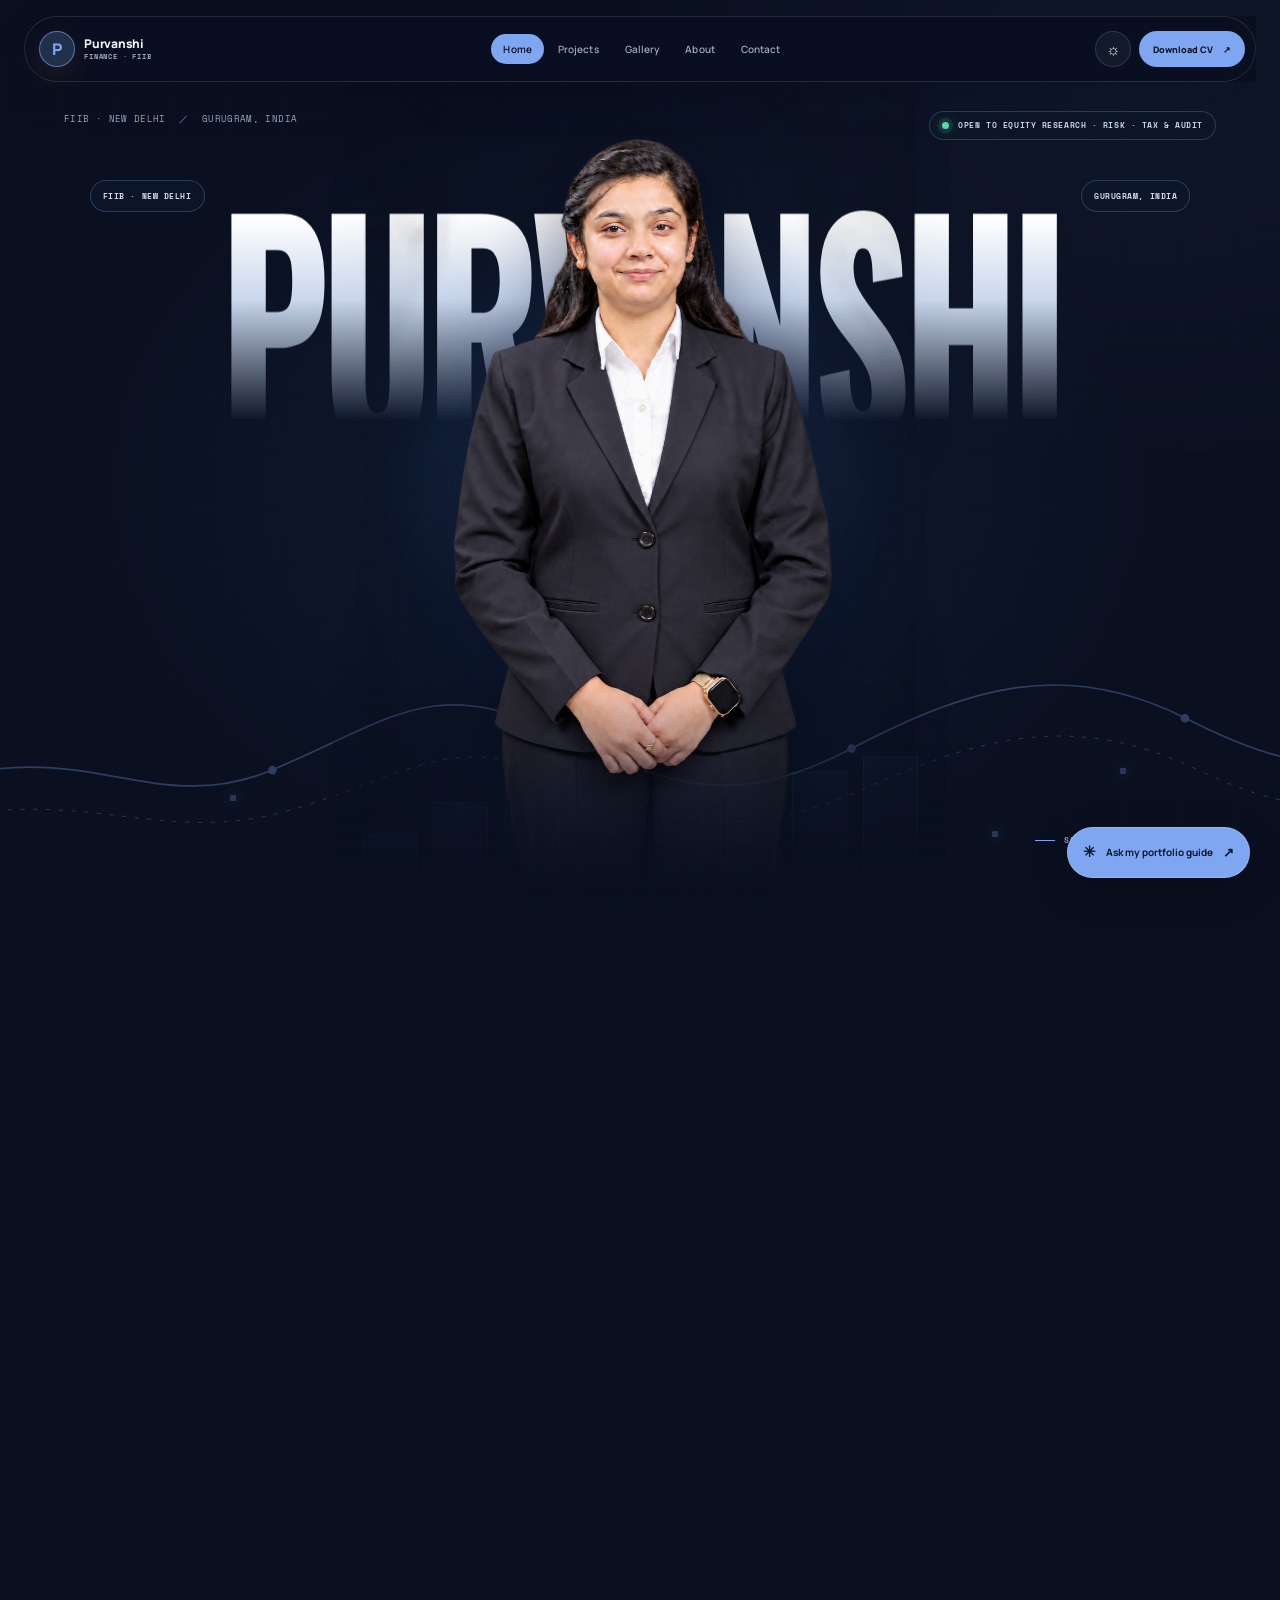
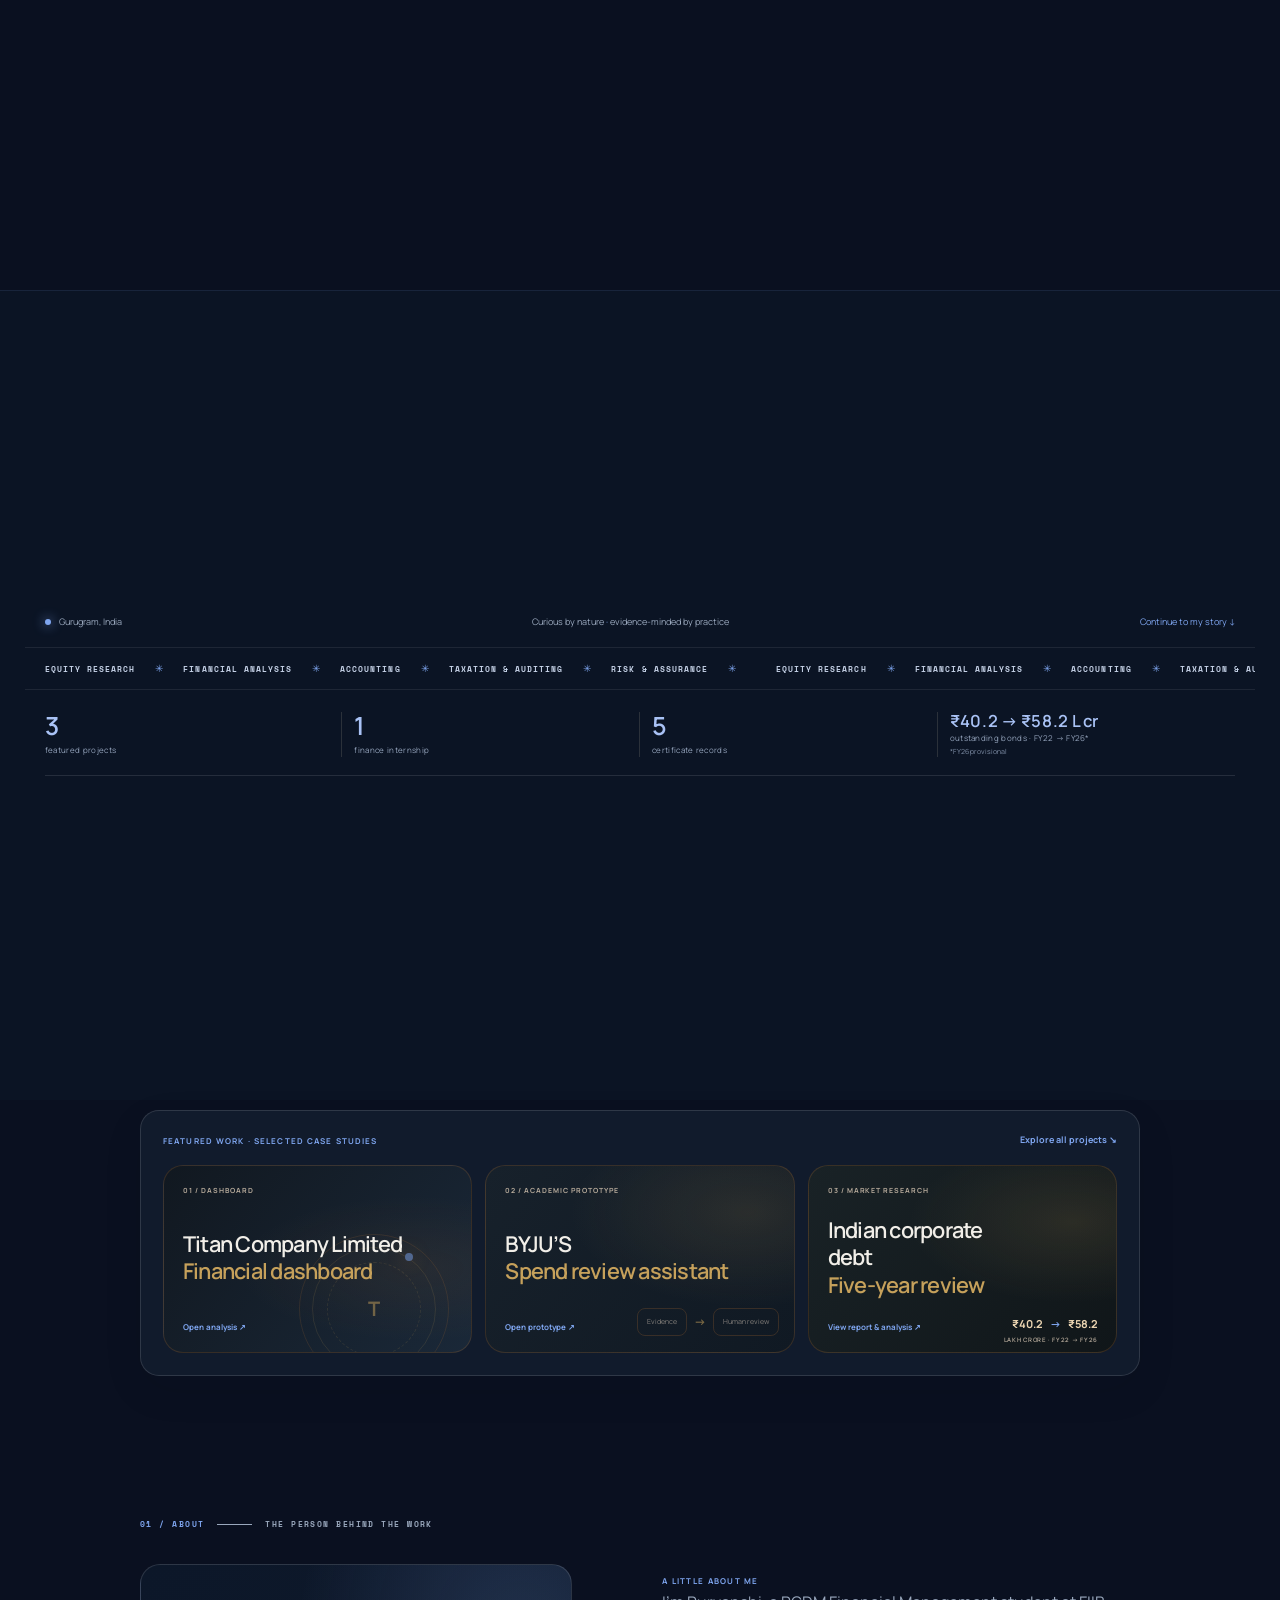
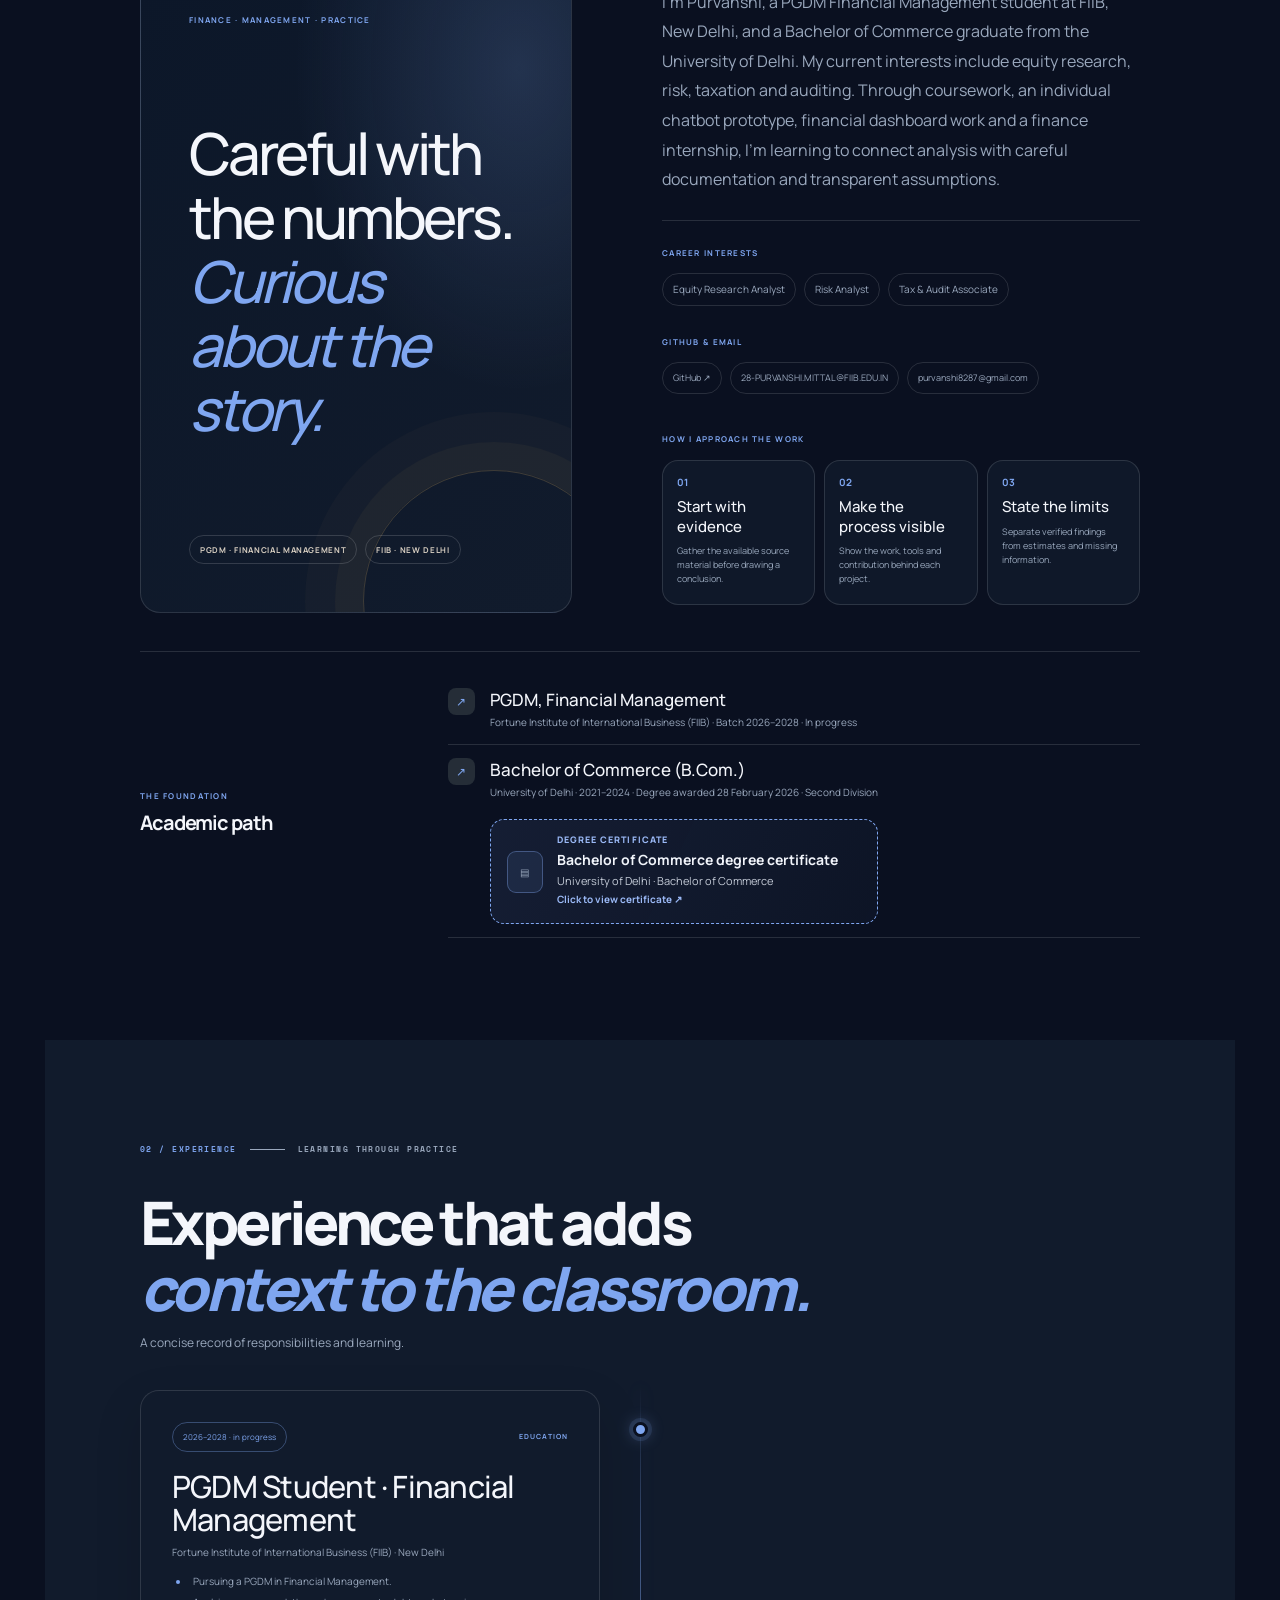
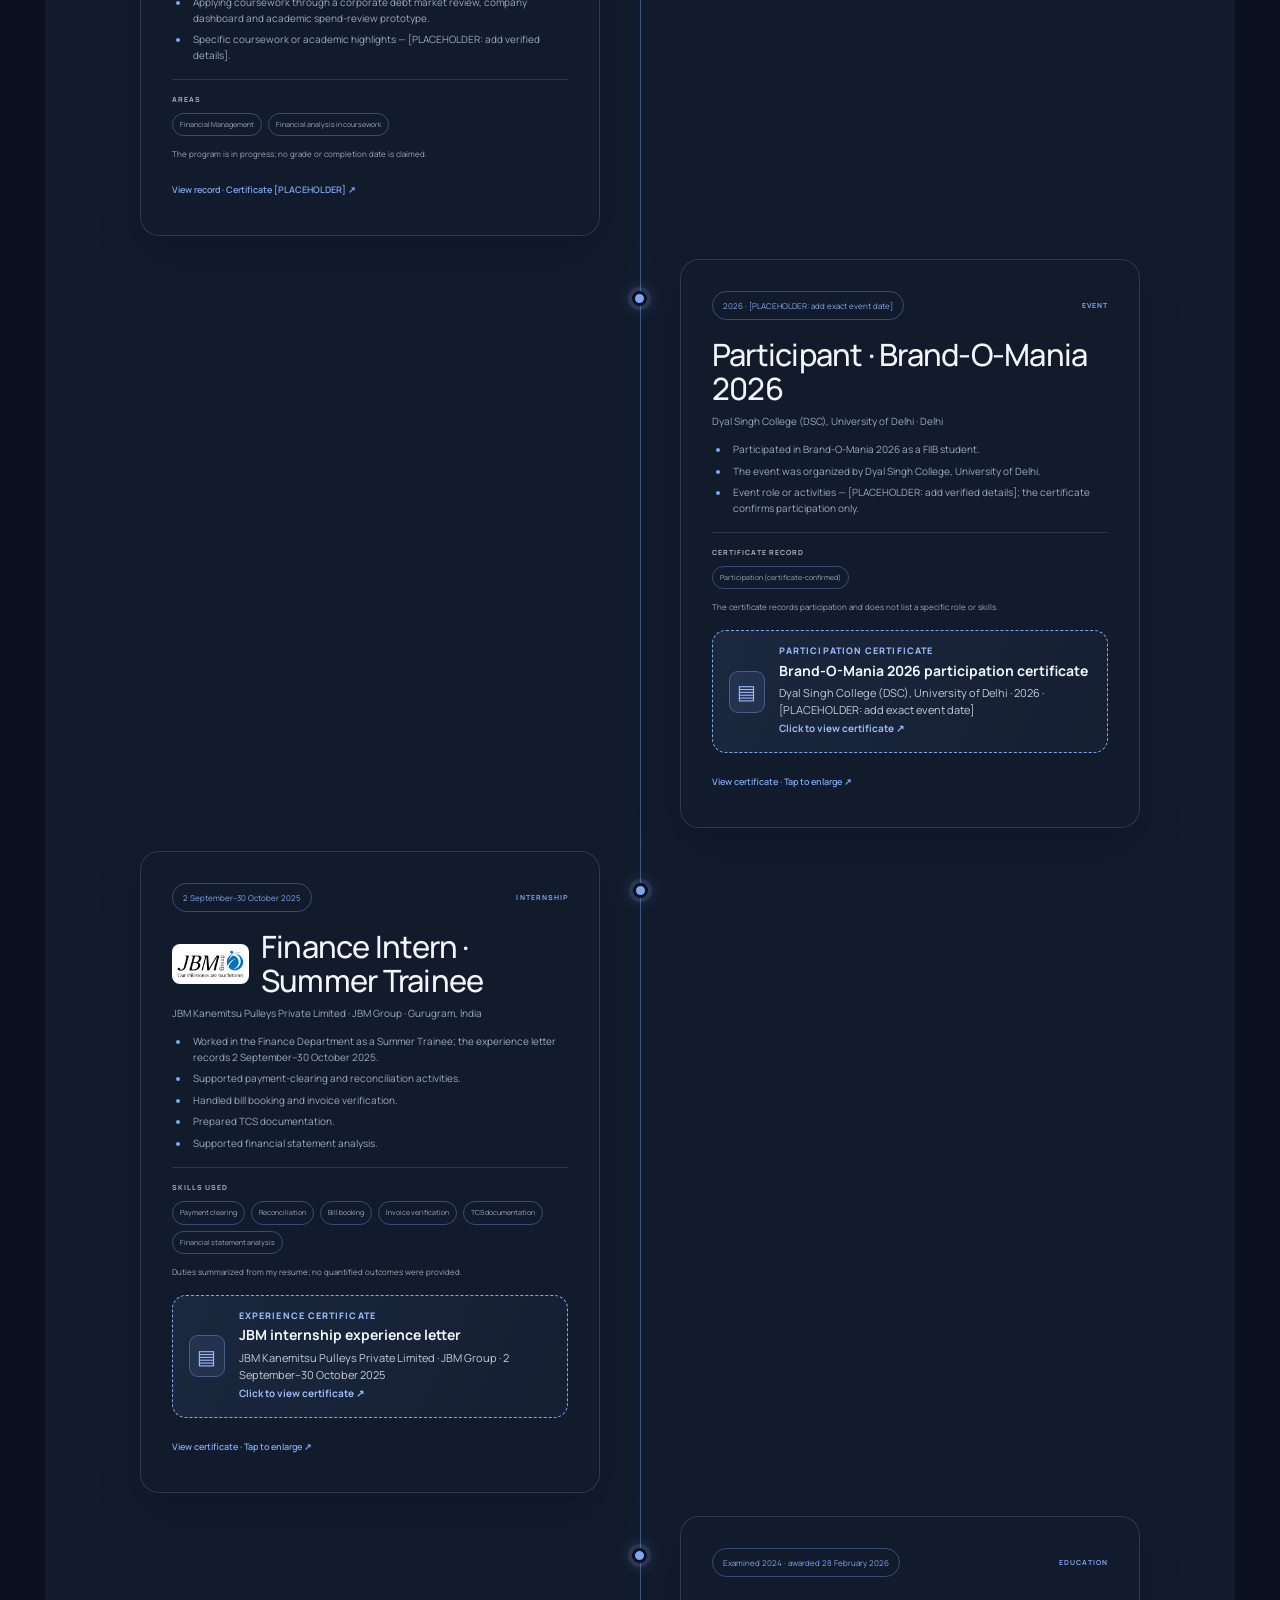
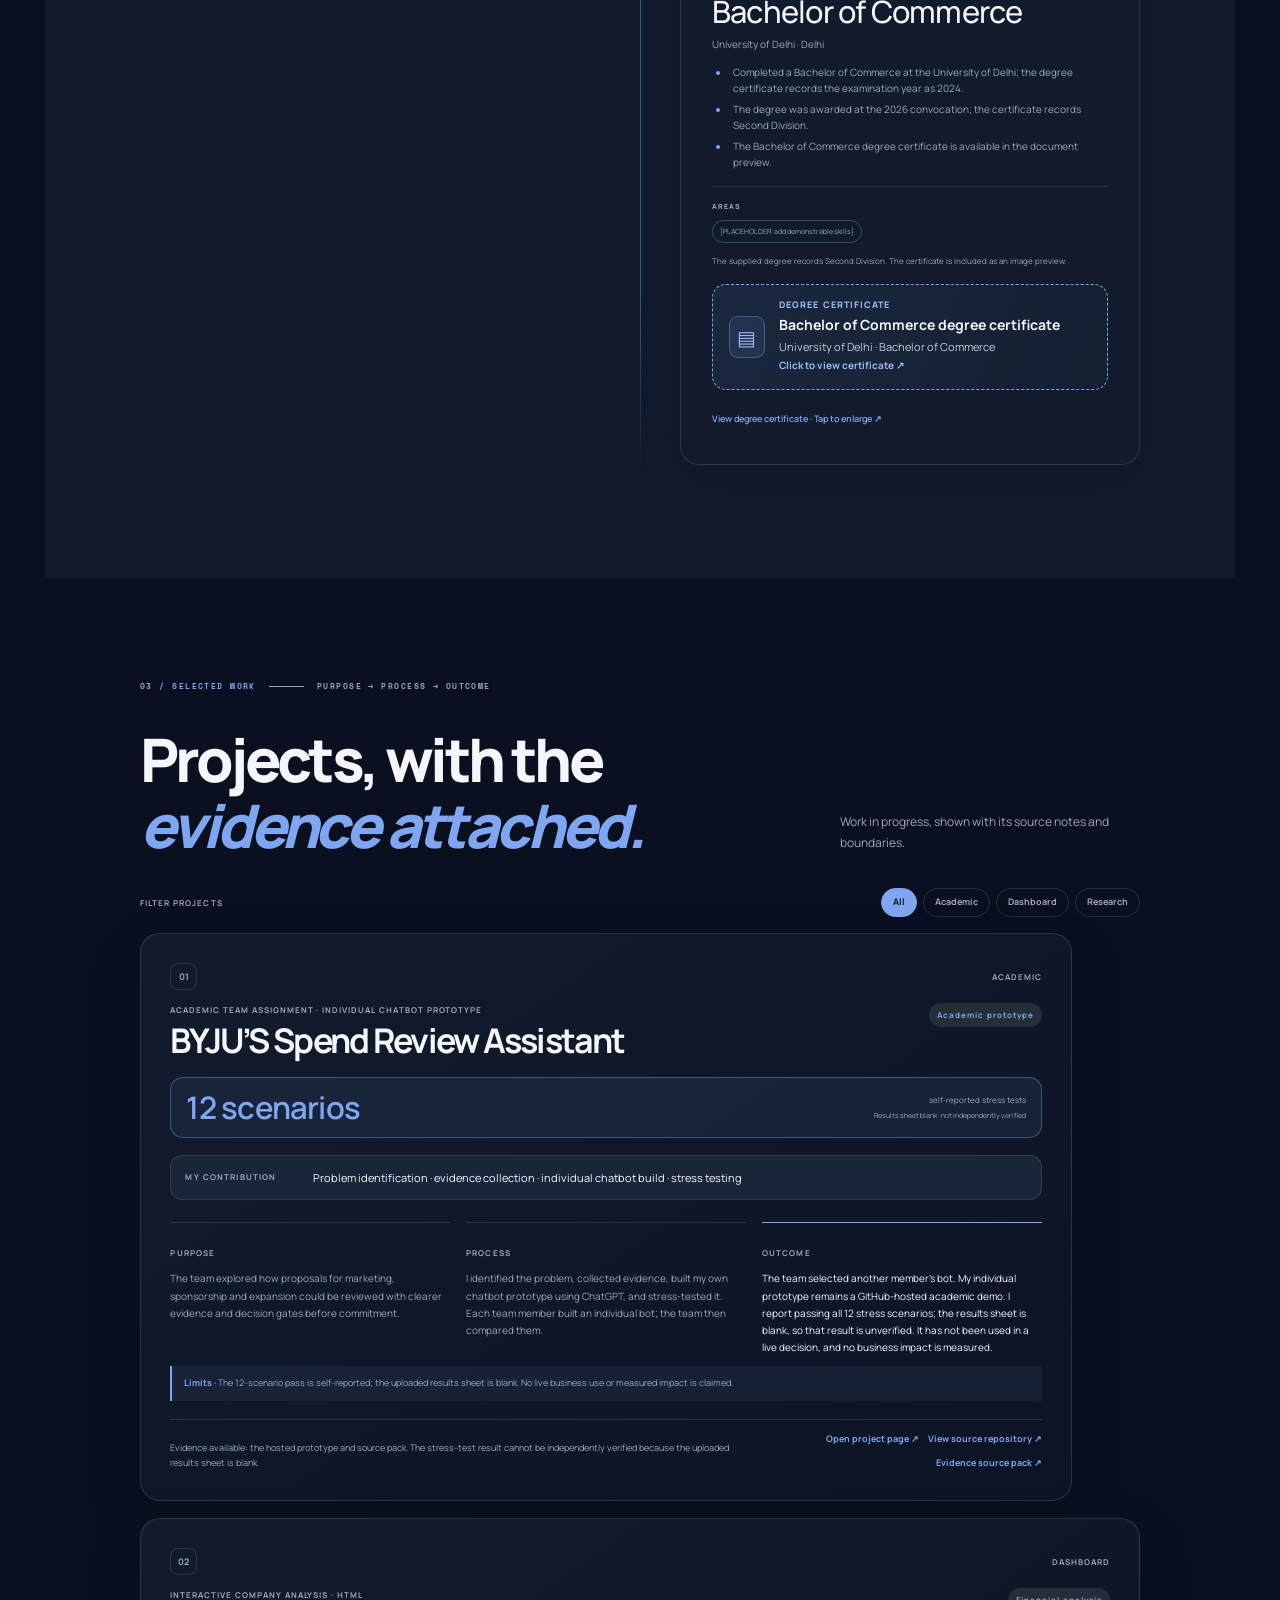
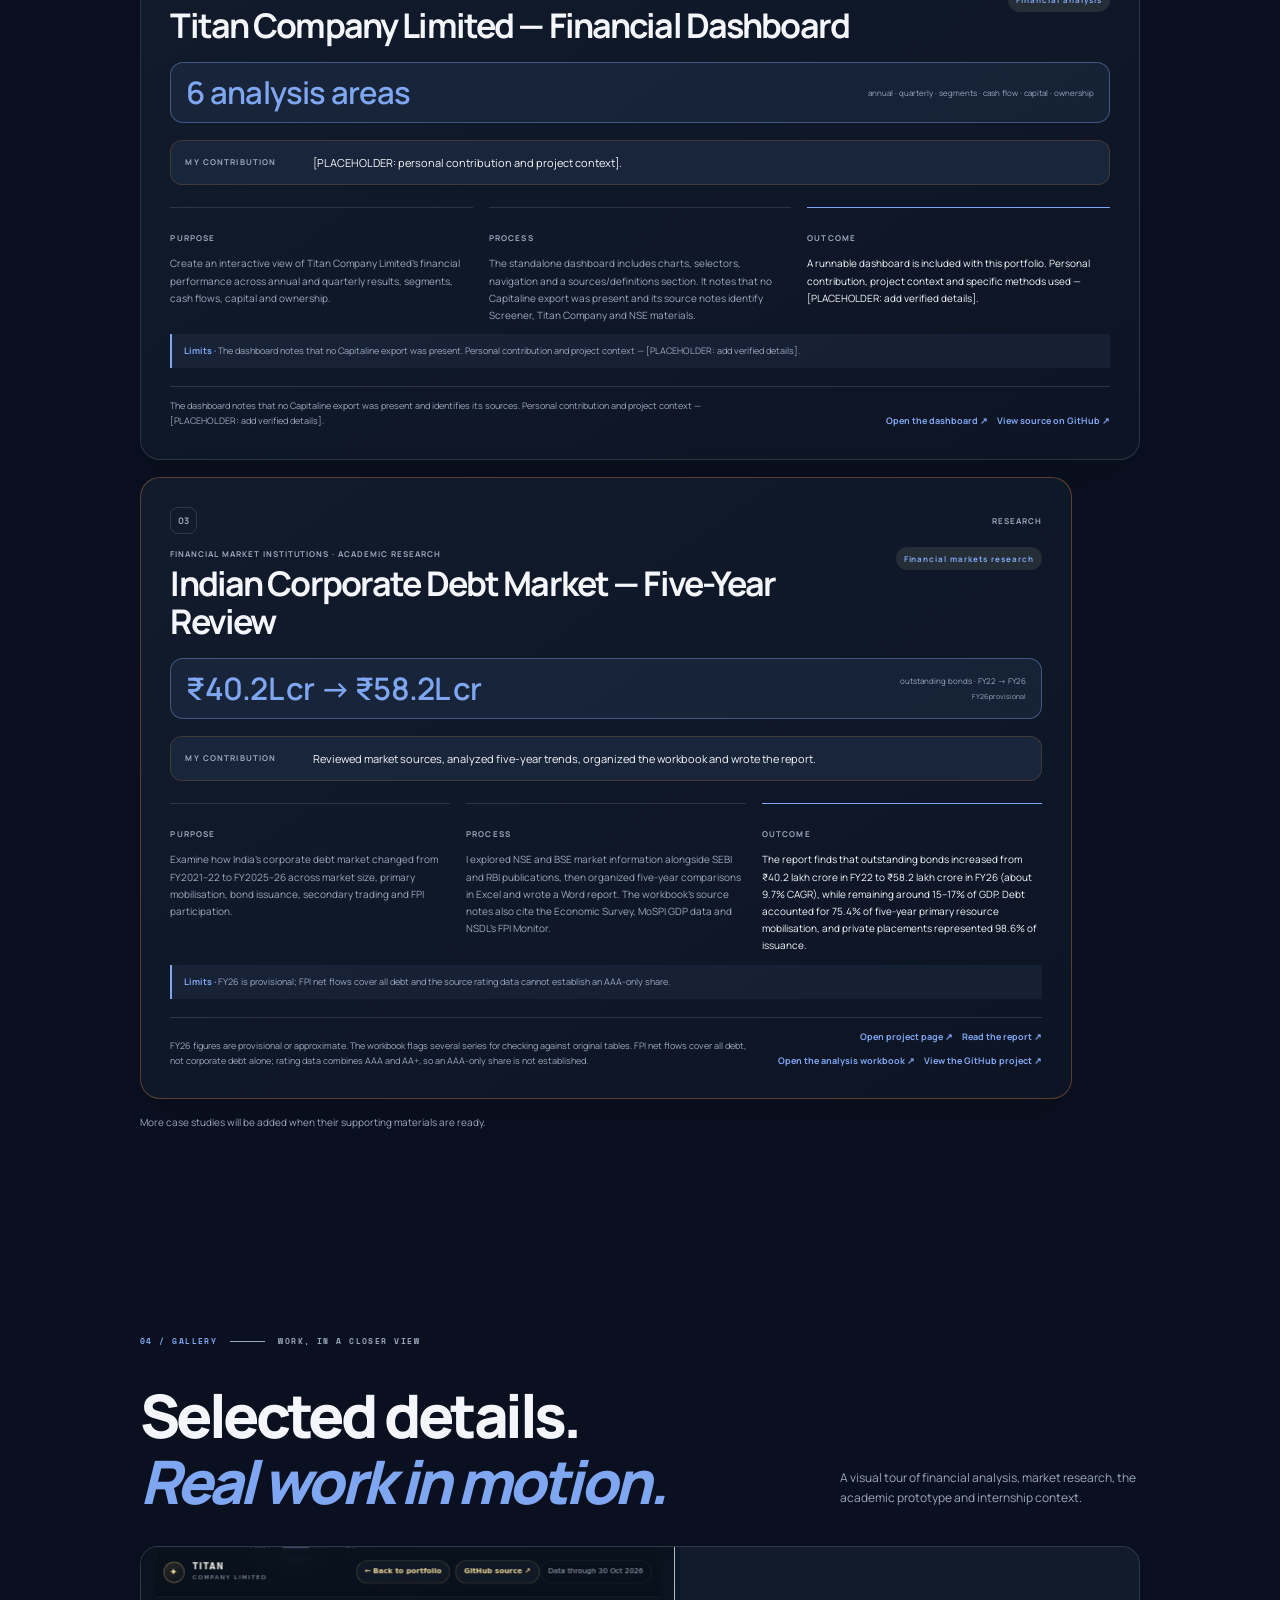
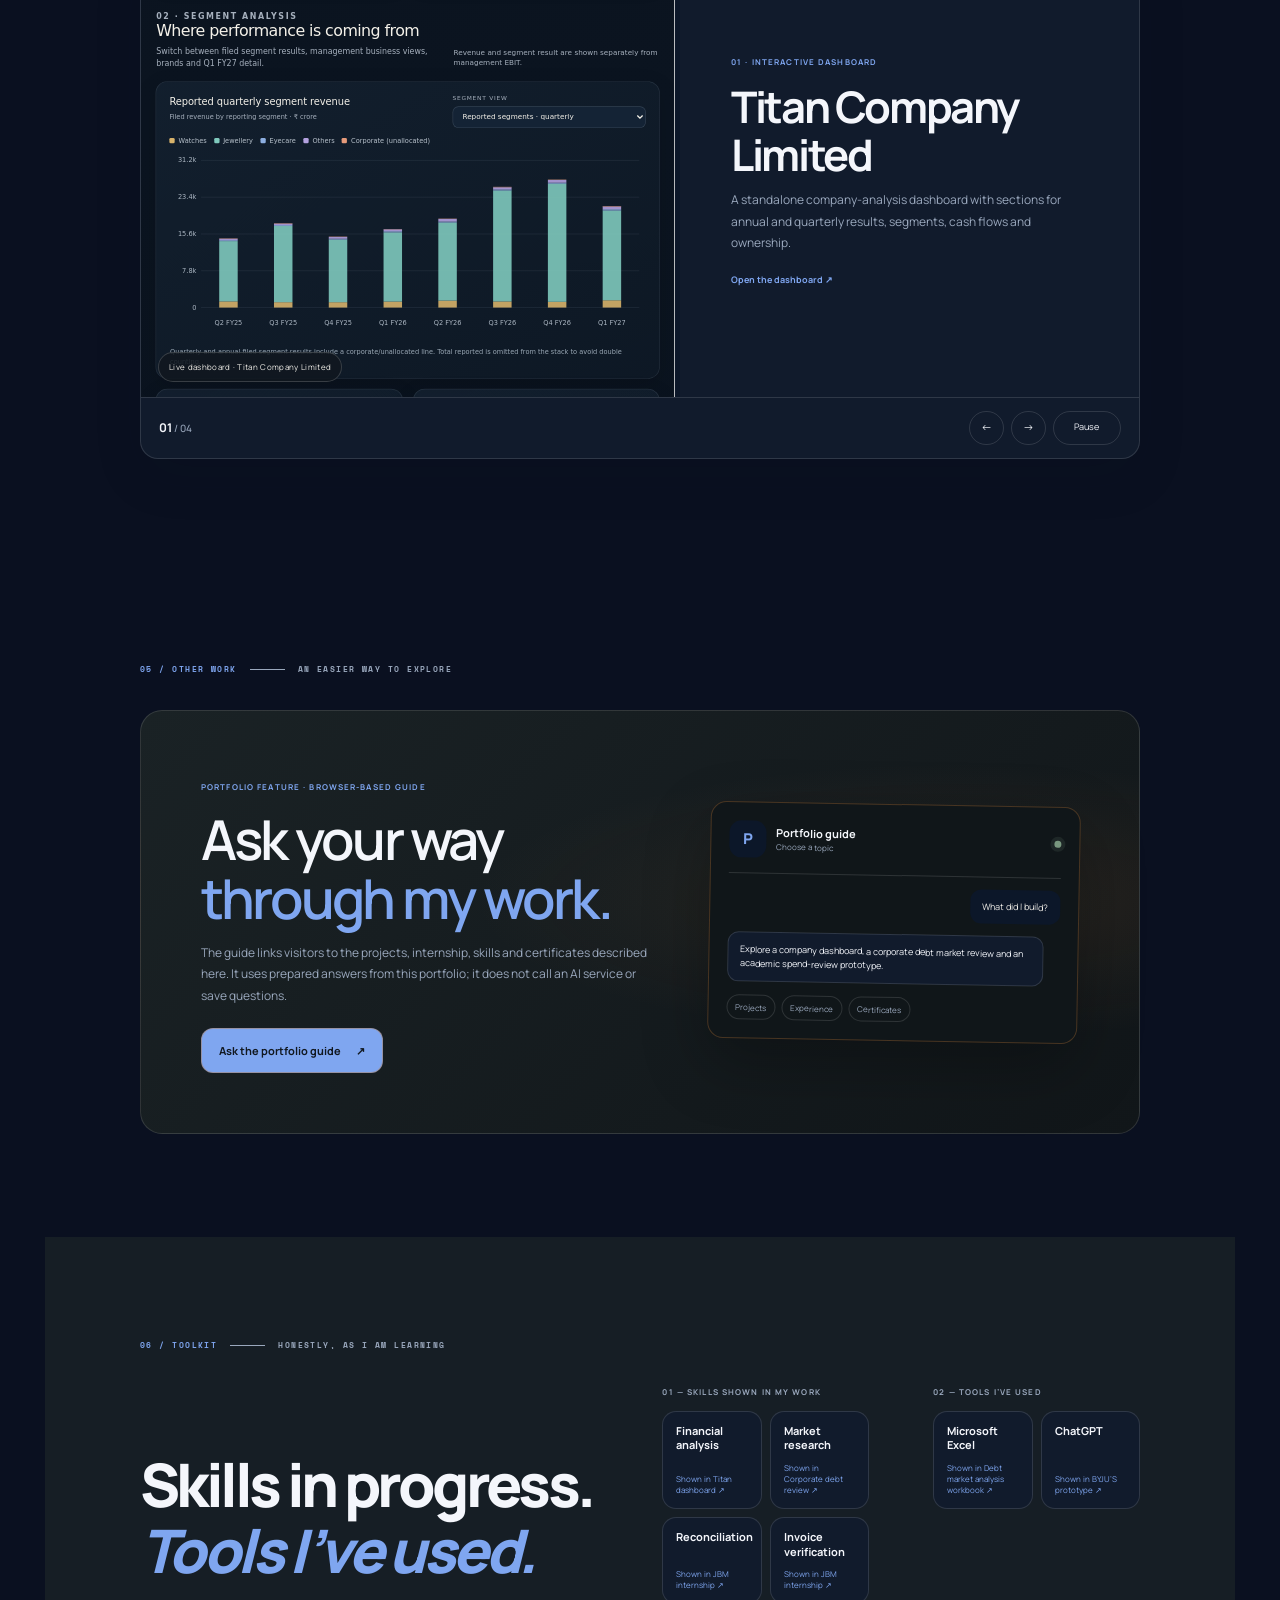
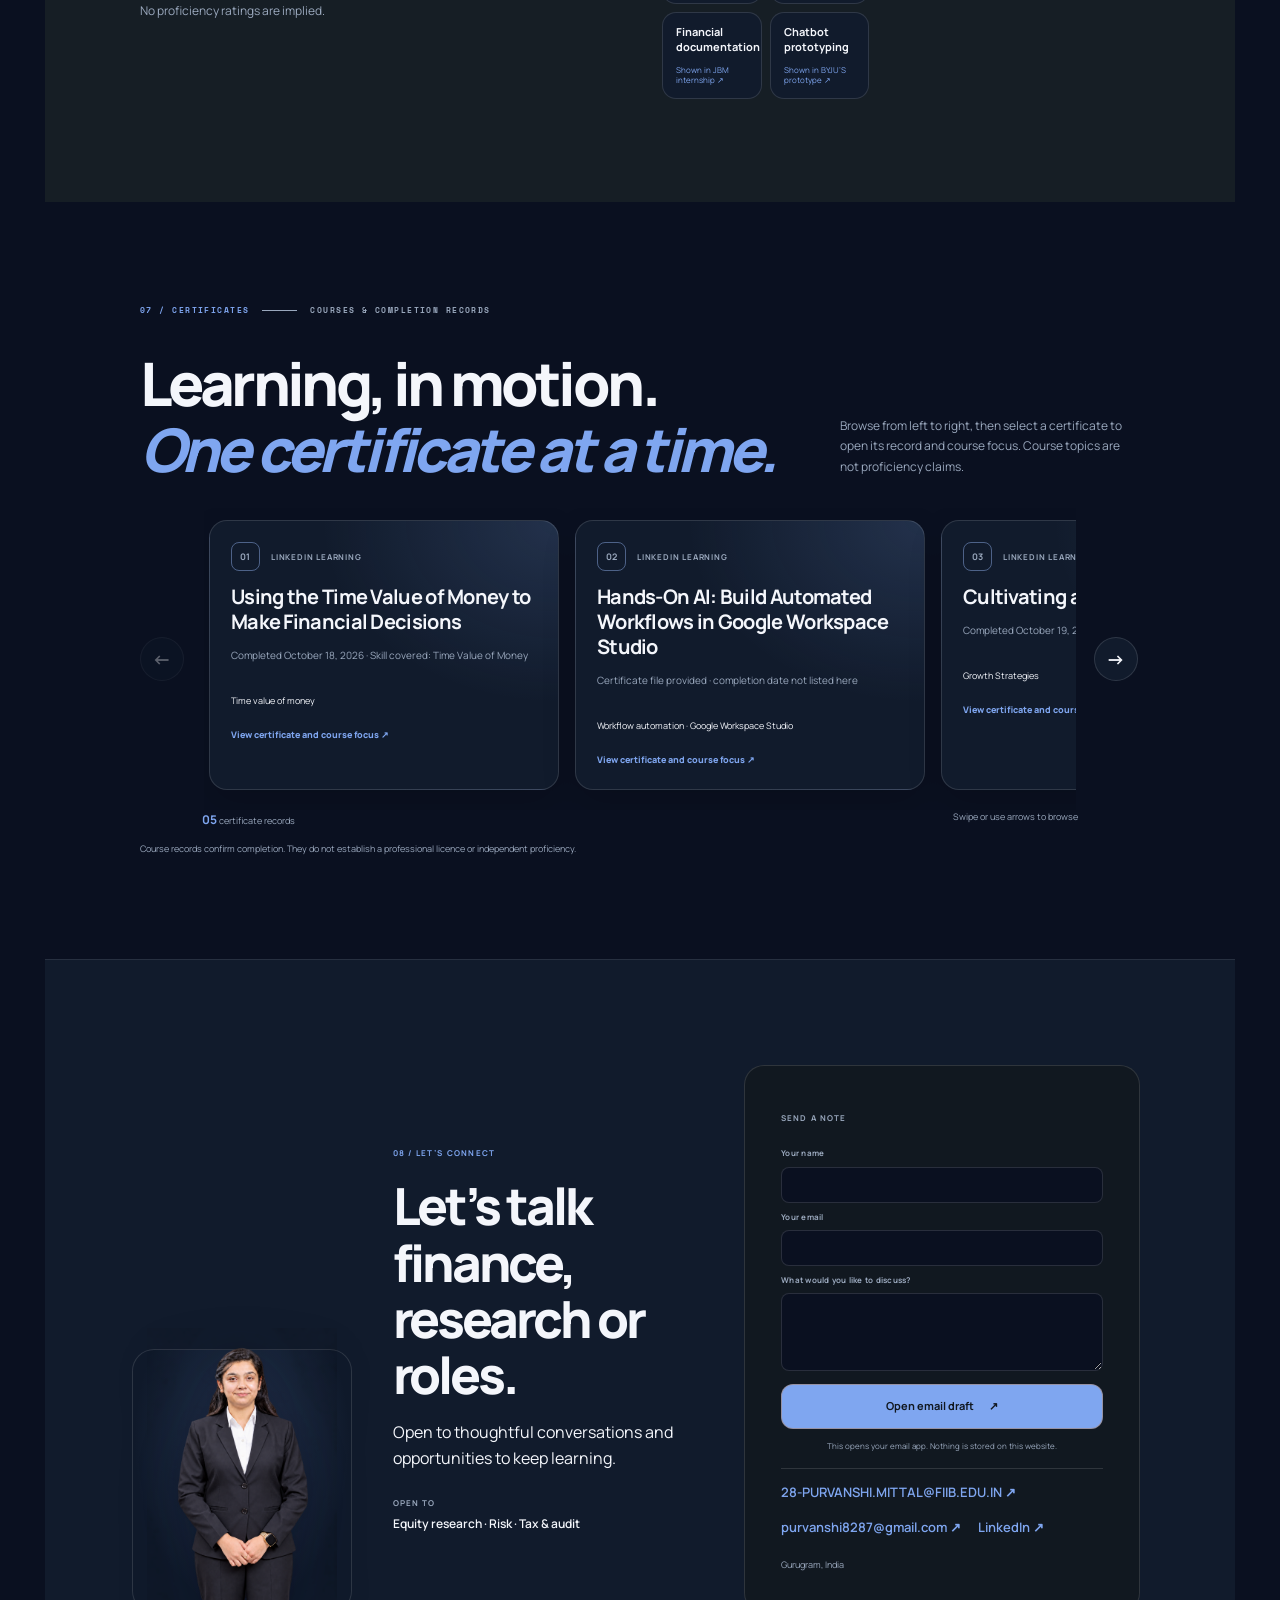
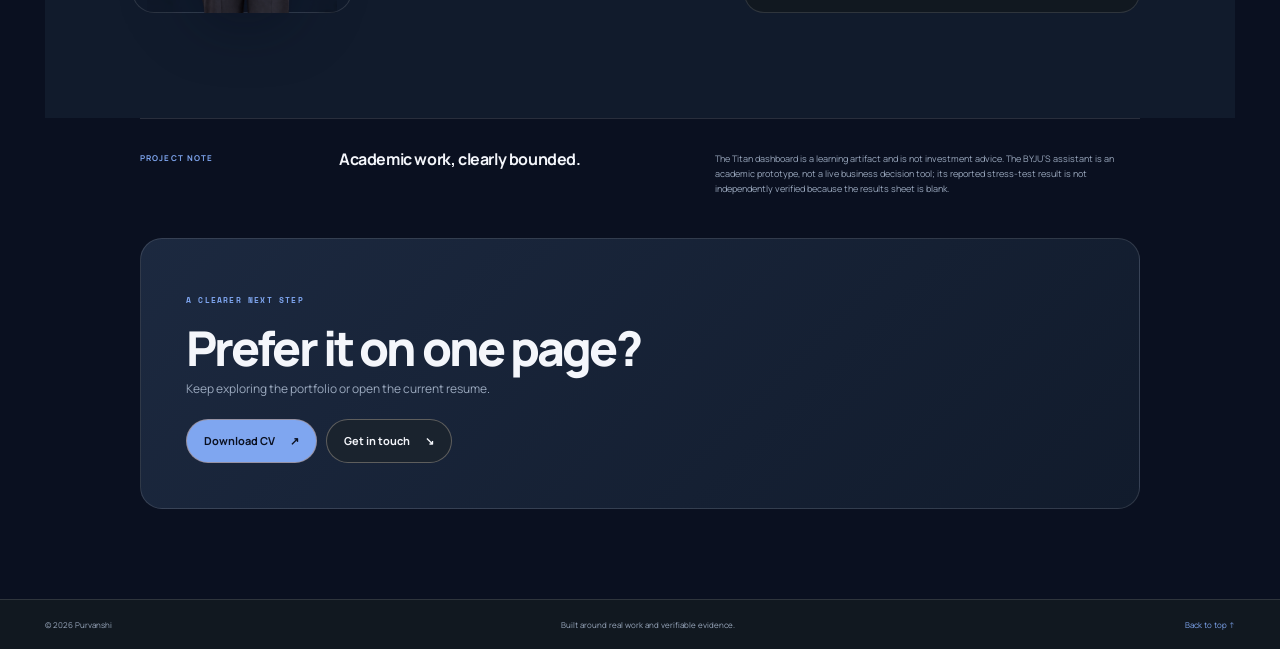
==== index.html @ ebf7d880 "Show certificates in horizontal slider" ====
<!doctype html>
<html lang="en">
<head>
  <meta charset="utf-8">
  <meta name="viewport" content="width=device-width, initial-scale=1">
  <meta name="theme-color" content="#0A1020">
  <meta name="description" content="Purvanshi's finance e-portfolio: projects, evidence gallery, experience, skills and certificates.">
  <title>Purvanshi | Finance e-Portfolio</title>
  <link rel="preconnect" href="https://fonts.googleapis.com">
  <link rel="preconnect" href="https://fonts.gstatic.com" crossorigin>
  <link href="https://fonts.googleapis.com/css2?family=Manrope:wght@400;500;600;700;800&family=Oswald:wght@400;500;600;700&family=Space+Mono:wght@400;700&display=swap" rel="stylesheet">
  <link rel="stylesheet" href="styles.css?v=36">
  <script src="content.js?v=13" defer></script>
  <script src="app.js?v=21" defer></script>
</head>
<body data-theme="dark">
  <a class="skip-link" href="#main">Skip to content</a>
  <div class="scroll-progress" id="scroll-progress" aria-hidden="true"></div>
  <dialog class="welcome-intro" id="welcome-intro" aria-labelledby="intro-title">
    <div class="intro-sky" aria-hidden="true"></div>
    <div class="intro-topline"><a href="#home" class="intro-brand"><span class="intro-mark">P</span><span><strong>Purvanshi</strong><small>FINANCE · FIIB</small></span></a><button type="button" id="intro-skip" class="intro-skip">Skip intro <span aria-hidden="true">↘</span></button></div>
    <div class="intro-layout">
      <div class="intro-copy"><span class="intro-eyebrow"><i></i> FINANCE · MANAGEMENT · EVIDENCE</span><h2 id="intro-title">From financial data<br>to <em>clearer questions.</em></h2><p>A learning portfolio by Purvanshi, PGDM Financial Management student at FIIB. Explore my projects, experience and the evidence behind them.</p><a class="button button-copper intro-enter" href="#home" id="intro-enter">Explore portfolio <span aria-hidden="true">↘</span></a></div>
      <div class="intro-constellation" aria-label="Purvanshi's finance interests">
        <div class="intro-orbit intro-orbit-one" aria-hidden="true"></div><div class="intro-orbit intro-orbit-two" aria-hidden="true"></div><div class="intro-orbit intro-orbit-three" aria-hidden="true"></div>
        <div class="intro-portrait"><img src="purvanshi-thinking-pose.png" alt="Purvanshi in a thoughtful pose"><span>FIIB · NEW DELHI</span></div>
        <div class="intro-satellite-ring"><span class="intro-node node-one">Equity research</span><span class="intro-node node-two">Financial markets</span><span class="intro-node node-three">Risk &amp; assurance</span><span class="intro-node node-four">Tax &amp; audit</span><span class="intro-node node-five">Financial analysis</span></div>
        <div class="intro-insight"><span class="insight-chip">PORTFOLIO NOTE</span><p>“I’m learning to connect analysis with careful documentation and transparent assumptions.”</p><span class="insight-source">— ABOUT MY WORK</span></div>
      </div>
    </div>
    <div class="intro-bottomline"><span><i></i> GURUGRAM, INDIA</span><span>PROJECTS · EXPERIENCE · CERTIFICATES</span><span class="intro-auto-note">A short welcome · skip any time</span></div>
  </dialog>
  <header class="site-header">
    <div class="nav-wrap">
        <a class="brand" href="#home" aria-label="Purvanshi, home">
        <span class="brand-mark">P</span><span><strong data-profile="name">Purvanshi</strong><small>FINANCE · FIIB</small></span>
      </a>
      <button class="menu-toggle" type="button" aria-expanded="false" aria-controls="main-nav">Menu</button>
      <nav id="main-nav" class="main-nav" aria-label="Main navigation">
        <a href="#home" class="is-current">Home</a><a href="#projects">Projects</a><a href="#gallery">Gallery</a><a href="#about">About</a><a href="#contact">Contact</a>
      </nav>
      <div class="nav-actions">
        <button class="theme-toggle" id="theme-toggle" type="button" aria-label="Switch to light theme" aria-pressed="true"><span aria-hidden="true">☼</span></button>
        <a class="nav-resume" href="assets/Purvanshi_Resume_Updated.pdf" target="_blank" rel="noopener">Download CV <span aria-hidden="true">↗</span></a>
      </div>
    </div>
  </header>

  <main id="main">
    <section id="home" class="hero-scroll-wrapper" aria-label="Purvanshi's portfolio introduction">
      <div class="hero-pin-range">
        <div class="hero-stage" id="hero-stage" style="--hero-progress:0">
          <div class="hero-stage-grid" aria-hidden="true"></div>
          <div class="hero-stage-glow" aria-hidden="true"></div>
          <div class="hero-open-to"><i aria-hidden="true"></i><span>OPEN TO EQUITY RESEARCH · RISK · TAX &amp; AUDIT</span></div>
          <svg class="hero-stage-wave" viewBox="0 0 1600 260" fill="none" aria-hidden="true" preserveAspectRatio="none">
            <g class="hero-wave-track"><path d="M-40 181C134 115 224 220 365 162s190-111 331-45 216 90 353 20 251-106 394-35 196 62 303 2" stroke="currentColor" stroke-width="2"/><path d="M-35 221C138 179 235 249 380 210s191-96 328-40 215 75 359 12 251-85 389-21 199 48 300-12" stroke="currentColor" stroke-width="1" stroke-dasharray="5 10"/><circle cx="366" cy="162" r="5" fill="currentColor"/><circle cx="696" cy="117" r="5" fill="currentColor"/><circle cx="1049" cy="137" r="5" fill="currentColor"/><circle cx="1442" cy="102" r="5" fill="currentColor"/></g>
          </svg>
          <div class="hero-chart-silhouette" aria-hidden="true"><i></i><i></i><i></i><i></i><i></i><i></i><i></i><i></i><b></b><b></b><b></b></div>
          <p class="hero-stage-coordinates" aria-hidden="true">FIIB · NEW DELHI <span>／</span> GURUGRAM, INDIA</p>
          <h1 class="hero-giant-name" id="hero-giant-name">PURVANSHI</h1>
          <figure class="hero-scroll-portrait" aria-label="Portrait of Purvanshi">
            <span class="hero-portrait-glow" aria-hidden="true"></span>
            <img src="purvanshi-hero-cutout.png" alt="Purvanshi standing in a dark blazer and white shirt">
          </figure>
          <div class="hero-stage-chip hero-stage-chip-left" aria-hidden="true">FIIB · NEW DELHI</div>
          <div class="hero-stage-chip hero-stage-chip-right" aria-hidden="true">GURUGRAM, INDIA</div>
          <div class="hero-scroll-about" id="hero-scroll-about" inert aria-hidden="true">
            <span class="hero-about-label" data-hero-step>ABOUT PURVANSHI</span>
            <h2 data-hero-step>Careful with the numbers.<br><em>Curious about the story.</em></h2>
            <p class="hero-about-subline" data-hero-step>Finance student · Equity research · Gurugram</p>
            <p class="hero-about-intro" data-hero-step>From financial data to clearer questions. I’m building a practical foundation in financial analysis, valuation and risk through coursework, projects and internship experience.</p>
            <div class="hero-about-actions" data-hero-step>
              <a href="#about">My story <span aria-hidden="true">↘</span></a>
              <a href="#experience">Experience <span aria-hidden="true">↘</span></a>
              <a class="hero-cv-button" href="assets/Purvanshi_Resume_Updated.pdf" target="_blank" rel="noopener">Download CV <span aria-hidden="true">↗</span></a>
              <a href="https://www.linkedin.com/in/purvanshi-mittal-b76aaa316/" target="_blank" rel="noopener noreferrer">LinkedIn <span aria-hidden="true">↗</span></a>
            </div>
            <div class="hero-about-reach" data-hero-step>
              <span>Reach me: <a id="hero-email" href="mailto:28-PURVANSHI.MITTAL@FIIB.EDU.IN">28-PURVANSHI.MITTAL@FIIB.EDU.IN</a></span>
              <button id="copy-email" type="button" aria-label="Copy email address" title="Copy email address"><svg viewBox="0 0 24 24" aria-hidden="true"><rect x="8" y="8" width="12" height="12" rx="2"></rect><path d="M16 8V5a2 2 0 0 0-2-2H5a2 2 0 0 0-2 2v9a2 2 0 0 0 2 2h3"></path></svg></button>
              <span id="copy-email-status" class="sr-only" role="status" aria-live="polite"></span>
            </div>
            <div class="hero-interest-block" data-hero-step><span>OPEN TO</span><div class="target-roles" id="role-list" aria-label="Career interests"></div></div>
          </div>
          <div class="hero-scroll-cue" aria-hidden="true"><span class="hero-scroll-cue-line"></span><span>SCROLL TO EXPLORE</span><small>01 — 02</small></div>
        </div>
      </div>
      <div class="hero-transition-tail">
        <div class="hero-tail-inner">
          <div class="hero-footer"><span><span class="footer-dot"></span><span data-profile="city">Gurugram, India</span></span><span>Curious by nature <i>·</i> evidence-minded by practice</span><a href="#about">Continue to my story <span aria-hidden="true">↓</span></a></div>
          <div class="interest-marquee" aria-label="Purvanshi's finance interests"><div class="interest-marquee-track" id="interest-marquee-track" aria-hidden="true"></div></div>
          <div class="portfolio-glance reveal" aria-label="Portfolio at a glance"><div class="hero-at-a-glance" id="hero-at-a-glance"></div></div>
        </div>
      </div>
    </section>

    <div class="post-hero-content">

    <section class="featured-work section-shell reveal" aria-labelledby="featured-work-title">
      <div class="featured-work-head"><span class="gallery-kicker">FEATURED WORK · SELECTED CASE STUDIES</span><a href="#projects">Explore all projects ↘</a></div>
      <div class="featured-work-grid">
        <a class="featured-work-card featured-dashboard" href="projects/titan-company-financial-dashboard.html"><span class="featured-index">01 / DASHBOARD</span><span class="featured-work-title">Titan Company Limited<br><em>Financial dashboard</em></span><span class="featured-arrow">Open analysis ↗</span><span class="featured-orbit" aria-hidden="true"><i></i><b>T</b></span></a>
        <a class="featured-work-card featured-academic" href="projects/byjus-spend-review-assistant.html"><span class="featured-index">02 / ACADEMIC PROTOTYPE</span><span class="featured-work-title">BYJU’S<br><em>Spend review assistant</em></span><span class="featured-arrow">Open prototype ↗</span><span class="featured-gate" aria-hidden="true"><i>Evidence</i><b>→</b><i>Human review</i></span></a>
        <a class="featured-work-card featured-market" href="#project-indian-debt"><span class="featured-index">03 / MARKET RESEARCH</span><span class="featured-work-title">Indian corporate debt<br><em>Five-year review</em></span><span class="featured-arrow">View report & analysis ↗</span><span class="featured-market-visual" aria-hidden="true"><b>₹40.2</b><i>→</i><b>₹58.2</b><small>LAKH CRORE · FY22 → FY26</small></span></a>
      </div>
    </section>

    <section id="about" class="section section-shell about-section">
      <div class="section-label reveal"><span>01 / ABOUT</span><span class="label-rule"></span><span>THE PERSON BEHIND THE WORK</span></div>
      <div class="about-layout">
        <div class="about-feature reveal">
          <span class="about-kicker">FINANCE · MANAGEMENT · PRACTICE</span>
          <h2>Careful with the numbers.<br><em>Curious about the story.</em></h2>
          <div class="about-feature-footer"><span>PGDM · FINANCIAL MANAGEMENT</span><span>FIIB · NEW DELHI</span></div>
        </div>
        <div class="about-copy reveal">
          <span class="about-copy-kicker">A LITTLE ABOUT ME</span>
          <p id="about-summary" class="about-lead"></p>
          <div class="about-interests"><span class="about-copy-kicker">CAREER INTERESTS</span><div id="about-interest-list" class="about-interest-list"></div></div>
          <div class="about-connect"><span class="about-copy-kicker">GITHUB &amp; EMAIL</span><div id="about-profile-links" class="about-profile-links"></div></div>
          <div class="about-method"><span class="about-copy-kicker">HOW I APPROACH THE WORK</span><div class="about-method-grid"><article><b>01</b><strong>Start with evidence</strong><span>Gather the available source material before drawing a conclusion.</span></article><article><b>02</b><strong>Make the process visible</strong><span>Show the work, tools and contribution behind each project.</span></article><article><b>03</b><strong>State the limits</strong><span>Separate verified findings from estimates and missing information.</span></article></div></div>
        </div>
      </div>
      <div class="about-education reveal"><div><span class="about-copy-kicker">THE FOUNDATION</span><h3>Academic path</h3></div><div id="education-list" class="education-list"></div></div>
    </section>

    <section id="experience" class="section experience-section">
      <div class="section-shell">
        <div class="section-label reveal"><span>02 / EXPERIENCE</span><span class="label-rule"></span><span>LEARNING THROUGH PRACTICE</span></div>
        <div class="section-heading reveal"><h2>Experience that adds<br><em>context to the classroom.</em></h2><p class="section-subtitle">A concise record of responsibilities and learning.</p></div>
      <div id="experience-list" class="experience-list" aria-label="Experience and education timeline"></div>
      </div>
    </section>

    <section id="projects" class="section section-shell projects-section">
      <div class="section-label reveal"><span>03 / SELECTED WORK</span><span class="label-rule"></span><span>PURPOSE → PROCESS → OUTCOME</span></div>
      <div class="projects-heading reveal"><div class="section-heading"><h2>Projects, with the<br><em>evidence attached.</em></h2></div><p class="section-subtitle">Work in progress, shown with its source notes and boundaries.</p></div>
      <div class="project-toolbar reveal">
        <span>FILTER PROJECTS</span>
        <div class="project-filters" id="project-filters" role="group" aria-label="Filter projects"></div>
      </div>
      <div id="project-list" class="project-grid"></div>
      <p class="portfolio-note reveal">More case studies will be added when their supporting materials are ready.</p>
    </section>

    <section id="gallery" class="section section-shell gallery-section">
      <div class="section-label reveal"><span>04 / GALLERY</span><span class="label-rule"></span><span>WORK, IN A CLOSER VIEW</span></div>
      <div class="gallery-heading reveal"><div class="section-heading"><h2>Selected details.<br><em>Real work in motion.</em></h2></div><p class="section-subtitle">A visual tour of financial analysis, market research, the academic prototype and internship context.</p></div>
      <div class="gallery-carousel reveal" id="gallery-carousel" aria-label="Portfolio gallery">
        <div class="gallery-stage" id="gallery-stage" aria-live="polite">
          <article class="gallery-slide is-active" data-gallery-slide aria-hidden="false">
            <div class="gallery-media dashboard-media"><iframe src="projects/titan-company-financial-dashboard.html#segments" title="Interactive Titan dashboard preview" loading="lazy"></iframe><span class="media-caption">Live dashboard · Titan Company Limited</span></div>
            <div class="gallery-slide-copy"><span class="gallery-kicker">01 · INTERACTIVE DASHBOARD</span><h3>Titan Company Limited</h3><p>A standalone company-analysis dashboard with sections for annual and quarterly results, segments, cash flows and ownership.</p><a class="text-link" href="projects/titan-company-financial-dashboard.html">Open the dashboard ↗</a></div>
          </article>
          <article class="gallery-slide" data-gallery-slide aria-hidden="true" inert>
            <div class="gallery-media review-media"><div class="review-flow-art" aria-label="Illustrated proposal review flow"><span class="flow-step">Proposal details</span><span class="flow-arrow">↓</span><span class="flow-step">Evidence and gaps</span><span class="flow-arrow">↓</span><span class="flow-step flow-human">Human review boundary</span></div><span class="media-caption">Academic prototype · review flow illustration</span></div>
            <div class="gallery-slide-copy"><span class="gallery-kicker">02 · ACADEMIC TEAM ASSIGNMENT</span><h3>BYJU’S Spend Review Assistant</h3><p>An individual chatbot prototype built as part of a team comparison. The team selected another member’s bot; this version remains an academic demo.</p><a class="text-link" href="projects/byjus-spend-review-assistant.html">Open the prototype ↗</a></div>
          </article>
          <article class="gallery-slide" data-gallery-slide aria-hidden="true" inert>
            <div class="gallery-media internship-media"><img src="assets/jbm-group-logo.png" alt="JBM Group logo"><div><span class="gallery-kicker">FINANCE INTERNSHIP</span><strong>JBM Kanemitsu</strong><span>Payment clearing · reconciliation · invoice verification</span></div><span class="media-caption">September–October 2025 · Gurugram</span></div>
            <div class="gallery-slide-copy"><span class="gallery-kicker">03 · LEARNING THROUGH PRACTICE</span><h3>Finance operations</h3><p>Supported payment-clearing and reconciliation activities, bill booking, invoice verification, TCS documentation and financial statement analysis.</p><a class="text-link" href="#experience">View experience details ↗</a></div>
          </article>
          <article class="gallery-slide" data-gallery-slide aria-hidden="true" inert>
            <div class="gallery-media debt-media"><div class="debt-report-art"><span class="report-kicker">FMI · FIVE-YEAR REVIEW</span><strong>India’s<br>corporate<br>debt market</strong><div class="report-trend"><span>₹40.2L cr <small>FY22</small></span><i aria-hidden="true"></i><span>₹58.2L cr <small>FY26</small></span></div><small class="report-note">Outstanding bonds · FY26 provisional</small></div><span class="media-caption">Word report · Excel analysis workbook</span></div>
            <div class="gallery-slide-copy"><span class="gallery-kicker">04 · FINANCIAL MARKET INSTITUTIONS</span><h3>Reading five years of debt market data</h3><p>My report and workbook compare market depth, primary mobilisation, fresh issuance, secondary trading and FPI participation, with provisional figures and data limitations identified.</p><a class="text-link" href="projects/indian-corporate-debt-market-review.html">Read the project brief ↗</a></div>
          </article>
        </div>
        <div class="gallery-controls"><div class="gallery-count" id="gallery-count" aria-live="polite">01 <span>/ 03</span></div><div class="gallery-control-actions"><button type="button" id="gallery-prev" aria-label="Previous gallery item">←</button><button type="button" id="gallery-next" aria-label="Next gallery item">→</button><button type="button" id="gallery-toggle" aria-pressed="false">Pause</button></div></div>
      </div>
    </section>

    <section id="other-work" class="section section-shell other-work-section">
      <div class="section-label reveal"><span>05 / OTHER WORK</span><span class="label-rule"></span><span>AN EASIER WAY TO EXPLORE</span></div>
      <div class="other-work-panel reveal">
        <div class="other-work-copy"><span class="gallery-kicker">PORTFOLIO FEATURE · BROWSER-BASED GUIDE</span><h2>Ask your way<br><em>through my work.</em></h2><p>The guide links visitors to the projects, internship, skills and certificates described here. It uses prepared answers from this portfolio; it does not call an AI service or save questions.</p><button class="button button-copper" id="other-work-open-guide" type="button">Ask the portfolio guide <span aria-hidden="true">↗</span></button></div>
        <div class="guide-preview" aria-hidden="true"><div class="guide-preview-head"><span class="guide-avatar">P</span><span><strong>Portfolio guide</strong><small>Choose a topic</small></span><span class="guide-live-dot"></span></div><div class="guide-preview-question">What did I build?</div><div class="guide-preview-answer">Explore a company dashboard, a corporate debt market review and an academic spend-review prototype.</div><div class="guide-preview-chips"><span>Projects</span><span>Experience</span><span>Certificates</span></div></div>
      </div>
    </section>

    <section id="skills" class="section skills-section">
      <div class="section-shell">
        <div class="section-label reveal"><span>06 / TOOLKIT</span><span class="label-rule"></span><span>HONESTLY, AS I AM LEARNING</span></div>
        <div class="skills-layout">
          <div class="section-heading reveal"><h2>Skills in progress.<br><em>Tools I’ve used.</em></h2><p class="section-subtitle">No proficiency ratings are implied.</p></div>
          <div class="skills-grid reveal">
            <div><p class="tool-heading">01 — SKILLS SHOWN IN MY WORK</p><div id="skill-list" class="tag-list"></div></div>
            <div><p class="tool-heading">02 — TOOLS I’VE USED</p><div id="tool-list" class="tag-list"></div></div>
          </div>
        </div>
      </div>
    </section>

    <section id="certificates" class="section section-shell certificates-section">
      <div class="section-label reveal"><span>07 / CERTIFICATES</span><span class="label-rule"></span><span>COURSES & COMPLETION RECORDS</span></div>
      <div class="certificates-heading reveal"><div class="section-heading"><h2>Learning, in motion.<br><em>One certificate at a time.</em></h2></div><p class="section-subtitle">Browse from left to right, then select a certificate to open its record and course focus. Course topics are not proficiency claims.</p></div>
      <div class="certificate-exhibit reveal">
        <div class="certificate-slider-shell">
          <button class="certificate-slider-arrow" id="certificates-prev" type="button" aria-label="Show previous certificates" disabled>←</button>
          <div class="certificate-slider-track" id="certificate-orbit-cards" role="region" aria-label="Certificates. Scroll left or right to browse." tabindex="0"></div>
          <button class="certificate-slider-arrow" id="certificates-next" type="button" aria-label="Show next certificates">→</button>
        </div>
        <div class="certificate-slider-status"><span><strong id="certificate-count">05</strong> certificate records</span><span>Swipe or use arrows to browse</span></div>
      </div>
      <p class="certificate-disclaimer">Course records confirm completion. They do not establish a professional licence or independent proficiency.</p>
    </section>

    <section id="contact" class="contact-section">
      <div class="section-shell contact-layout">
        <figure class="contact-portrait reveal"><img src="purvanshi-hero-cutout.png" alt="Purvanshi in a dark blazer and white shirt"></figure>
        <div class="contact-copy reveal"><p class="eyebrow">08 / LET’S CONNECT</p><h2>Let’s talk finance,<br>research or roles.</h2><p>Open to thoughtful conversations and opportunities to keep learning.</p><div class="contact-open-to"><span>OPEN TO</span><strong>Equity research · Risk · Tax &amp; audit</strong></div></div>
        <div class="contact-card reveal"><span class="contact-card-label">SEND A NOTE</span><form id="contact-form" class="contact-form"><label for="contact-name">Your name</label><input id="contact-name" name="name" autocomplete="name" required><label for="contact-email">Your email</label><input id="contact-email" name="email" type="email" autocomplete="email" required><label for="contact-message">What would you like to discuss?</label><textarea id="contact-message" name="message" maxlength="1200" rows="4" required></textarea><button class="button button-copper" type="submit">Open email draft <span aria-hidden="true">↗</span></button><p class="contact-form-note">This opens your email app. Nothing is stored on this website.</p></form><div id="contact-links" class="contact-links"></div><span id="contact-city" class="contact-city"></span></div>
      </div>
    </section>

    <section class="disclaimer-section section-shell" aria-labelledby="disclaimer-title"><span class="gallery-kicker">PROJECT NOTE</span><h2 id="disclaimer-title">Academic work, clearly bounded.</h2><p>The Titan dashboard is a learning artifact and is not investment advice. The BYJU’S assistant is an academic prototype, not a live business decision tool; its reported stress-test result is not independently verified because the results sheet is blank.</p></section>
    <section class="closing-cta section-shell" aria-labelledby="closing-cta-title"><span class="gallery-kicker">A CLEARER NEXT STEP</span><h2 id="closing-cta-title">Prefer it on one page?</h2><p>Keep exploring the portfolio or open the current resume.</p><div class="closing-cta-actions"><a class="button button-copper" href="assets/Purvanshi_Resume_Updated.pdf" target="_blank" rel="noopener">Download CV <span aria-hidden="true">↗</span></a><a class="button button-glass" href="#contact">Get in touch <span aria-hidden="true">↘</span></a></div></section>
    </div>
  </main>

  <dialog class="experience-lightbox" id="experience-lightbox" aria-labelledby="experience-lightbox-title"><div class="experience-lightbox-shell"><button type="button" class="certificate-dialog-close" id="experience-lightbox-close" aria-label="Close experience record">×</button><span class="gallery-kicker" id="experience-lightbox-kicker">EXPERIENCE RECORD</span><h2 id="experience-lightbox-title"></h2><p id="experience-lightbox-note"></p><div class="experience-lightbox-document" id="experience-lightbox-document"></div></div></dialog>
  <dialog class="certificate-dialog" id="certificate-dialog" aria-labelledby="certificate-dialog-title"><div class="certificate-dialog-shell"><button type="button" class="certificate-dialog-close" id="certificate-dialog-close" aria-label="Close certificate">×</button><div class="certificate-dialog-grid"><div class="certificate-dialog-info"><span class="gallery-kicker" id="certificate-dialog-issuer"></span><h2 id="certificate-dialog-title"></h2><p id="certificate-dialog-detail" class="certificate-dialog-detail"></p><h3 id="certificate-dialog-focus-title">Course focus</h3><ul id="certificate-dialog-skills" class="certificate-dialog-skills"></ul><p id="certificate-dialog-note" class="certificate-dialog-note"></p><div id="certificate-dialog-links" class="certificate-dialog-links"></div></div><div class="certificate-document" id="certificate-document"></div></div></div></dialog>

  <footer class="site-footer"><div class="section-shell"><span>© <span id="year"></span> <span data-profile="name">Purvanshi</span></span><span>Built around real work and verifiable evidence.</span><a href="#home">Back to top ↑</a></div></footer>

  <div class="assistant-widget">
    <div class="assistant-hello" aria-label="Purvanshi greets you">
      <span class="assistant-hello-bubble" role="status">Hii! <span class="hello-wave" aria-hidden="true">👋</span></span>
    </div>
    <section class="assistant-panel" id="assistant-panel" aria-labelledby="assistant-title" hidden>
      <div class="assistant-header">
        <div class="assistant-avatar" aria-hidden="true">P</div>
        <div class="assistant-title-wrap"><span class="assistant-eyebrow">PORTFOLIO GUIDE</span><h2 id="assistant-title">Ask about my work</h2><p>Answers drawn from this portfolio.</p></div>
        <button class="assistant-close" id="assistant-close" type="button" aria-label="Close portfolio guide">×</button>
      </div>
      <div class="assistant-messages" id="assistant-messages" role="log" aria-live="polite" aria-relevant="additions text"></div>
      <div class="assistant-suggestions" id="assistant-suggestions" aria-label="Suggested questions">
        <button type="button" data-question="Tell me about the BYJU’S project">BYJU’S project</button>
        <button type="button" data-question="Tell me about the Titan dashboard">Titan dashboard</button>
        <button type="button" data-question="Tell me about the corporate debt market project">Debt market review</button>
        <button type="button" data-question="What roles is Purvanshi exploring?">Career interests</button>
        <button type="button" data-question="How can I contact Purvanshi?">Contact</button>
      </div>
      <form class="assistant-form" id="assistant-form">
        <label class="sr-only" for="assistant-input">Ask about Purvanshi’s portfolio</label>
        <input id="assistant-input" name="question" type="text" maxlength="240" placeholder="Ask about projects, skills…" autocomplete="off">
        <button type="submit" aria-label="Send question">Send <span aria-hidden="true">↗</span></button>
      </form>
      <p class="assistant-privacy">Local portfolio guide · no AI service or message storage</p>
    </section>
    <button class="assistant-launcher" id="assistant-launcher" type="button" aria-expanded="false" aria-controls="assistant-panel">
      <span class="launcher-icon" aria-hidden="true">✳</span><span>Ask my portfolio guide</span><span class="launcher-arrow" aria-hidden="true">↗</span>
    </button>
  </div>
</body>
</html>
---- styles.css ----
:root {
  --paper: #F3F0EA;
  --surface: #FBF9F5;
  --ink: #20252B;
  --muted: #82786D;
  --line: #DDD6CC;
  --forest: #111D2B;
  --forest-soft: #1B2A3A;
  --accent: #B87333;
  --gold: #C6A15B;
  --sans: "DM Sans", Arial, sans-serif;
  --display: "Manrope", Arial, sans-serif;
  color-scheme: light;
}

* { box-sizing: border-box; }
html { scroll-behavior: smooth; scroll-padding-top: 88px; }
body { margin: 0; background: var(--paper); color: var(--ink); font: 16px/1.65 var(--sans); transition: background .25s, color .25s; }
body[data-theme="dark"] { --paper: #111820; --surface: #1A232E; --ink: #F1EEE8; --muted: #B5A99A; --line: #38414B; --forest: #0E1824; --forest-soft: #1A2838; --accent: #B87333; --gold: #C6A15B; color-scheme: dark; }
a { color: inherit; }
button, input { font: inherit; }
button { color: inherit; }
.sr-only { position: absolute; width: 1px; height: 1px; padding: 0; margin: -1px; overflow: hidden; clip: rect(0, 0, 0, 0); white-space: nowrap; border: 0; }
.skip-link { position: fixed; z-index: 30; top: -50px; left: 16px; padding: 8px 12px; background: white; color: #111D2B; border-radius: 8px; }
.skip-link:focus { top: 12px; }
.scroll-progress { position: fixed; z-index: 40; top: 0; left: 0; height: 3px; width: 100%; background: var(--accent); transform: scaleX(0); transform-origin: left; }
.section-shell, .nav-wrap { width: min(1160px, calc(100% - 56px)); margin-inline: auto; }

.site-header { position: sticky; z-index: 20; top: 0; height: 78px; background: color-mix(in srgb, var(--paper) 91%, transparent); border-bottom: 1px solid var(--line); backdrop-filter: blur(16px); }
.nav-wrap { height: 100%; display: flex; align-items: center; gap: 32px; }
.brand { display: inline-flex; align-items: center; gap: 11px; text-decoration: none; margin-right: auto; }
.brand-mark { width: 38px; height: 38px; display: grid; place-items: center; border-radius: 12px; background: var(--forest); color: var(--accent); font: 800 19px var(--display); }
.brand strong { display: block; font: 700 13px var(--display); }
.brand small { display: block; color: var(--muted); font-size: 8px; font-weight: 700; letter-spacing: .14em; }
.main-nav, .nav-actions { display: flex; align-items: center; }
.main-nav { gap: clamp(14px, 2vw, 26px); }
.main-nav a { color: var(--muted); font-size: 11px; font-weight: 700; text-decoration: none; transition: color .2s; }
.main-nav a:hover, .main-nav a.is-current { color: var(--ink); }
.nav-actions { gap: 9px; }
.nav-resume { display: inline-flex; align-items: center; gap: 10px; background: var(--forest); color: white; padding: 10px 14px; border-radius: 999px; font-size: 11px; font-weight: 700; text-decoration: none; }
.nav-resume span { color: var(--accent); }
.theme-toggle, .menu-toggle { cursor: pointer; border: 1px solid var(--line); background: var(--surface); }
.theme-toggle { width: 37px; height: 37px; border-radius: 50%; font-size: 18px; }
.menu-toggle { display: none; border-radius: 9px; padding: 7px 10px; }

.hero { position: relative; min-height: 640px; display: grid; grid-template-columns: 1.03fr .97fr; align-items: center; gap: 35px; padding-block: 74px 24px; color: #F1EEE8; background: var(--forest); isolation: isolate; overflow: hidden; }
.hero::before { content: ""; position: absolute; z-index: -1; inset: 0; background: radial-gradient(ellipse at 82% 42%, #27364A 0, transparent 44%), linear-gradient(120deg, #111D2B 20%, #1B2A3A 100%); }
.hero::after { content: ""; position: absolute; z-index: -1; inset: 0; opacity: .16; background-image: linear-gradient(#C6A15B10 1px, transparent 1px), linear-gradient(90deg, #C6A15B10 1px, transparent 1px); background-size: 42px 42px; mask-image: linear-gradient(90deg, transparent, black 55%); }
.hero-copy { position: relative; z-index: 2; max-width: 610px; padding-bottom: 40px; }
.hero-kicker { display: inline-flex; align-items: center; gap: 9px; margin: 0 0 56px; padding: 8px 12px; border: 1px solid #ffffff27; border-radius: 999px; color: #F1EEE8; font-size: 9px; letter-spacing: .13em; font-weight: 700; text-transform: uppercase; }
.status-dot, .live-dot, .footer-dot { display: inline-block; border-radius: 50%; background: var(--accent); }
.status-dot { width: 7px; height: 7px; box-shadow: 0 0 0 4px #B873331f; }
.hero-overline { margin: 0 0 4px; color: #B5A99A; font-size: 11px; letter-spacing: .12em; text-transform: uppercase; }
h1, h2, h3 { font-family: var(--display); line-height: 1.1; letter-spacing: -.055em; }
h1 { margin: 0; font-size: clamp(68px, 9vw, 118px); font-weight: 700; }
.hero-name { animation: name-entrance .95s cubic-bezier(.2,.75,.25,1) .12s both; }
.name-letter { display: inline-block; animation: letter-glow 4.8s ease-in-out infinite; animation-delay: calc(1.05s + var(--letter-index) * .2s); }
.title-period { color: var(--accent); }
.hero-line { max-width: 520px; margin: 16px 0 14px; color: #F1EEE8; font: 500 clamp(17px, 2vw, 22px)/1.45 var(--display); }
.hero-intro { max-width: 465px; margin: 0; color: #C2B7AA; font-size: 13px; }
.hero-actions { display: flex; flex-wrap: wrap; gap: 10px; margin: 26px 0 32px; }
.button { display: inline-flex; gap: 15px; align-items: center; padding: 12px 16px; border-radius: 8px; font-size: 11px; font-weight: 700; text-decoration: none; transition: transform .2s, background .2s; }
.button:hover, .nav-resume:hover { transform: translateY(-2px); }
.button-lime { background: var(--accent); color: var(--forest); }
.button-glass { border: 1px solid #ffffff40; color: white; background: #ffffff09; }
.role-label { margin-bottom: 9px; color: #B5A99A; font-size: 9px; font-weight: 700; letter-spacing: .15em; }
.target-roles { display: flex; flex-wrap: wrap; gap: 7px; }
.role-pill { padding: 6px 10px; color: #F1EEE8; background: #ffffff0d; border: 1px solid #ffffff26; border-radius: 999px; font-size: 10px; }
.hero-visual { position: relative; z-index: 1; min-height: 550px; display: grid; place-items: center; }
.visual-grid { position: absolute; inset: 7% 2% 12%; border: 1px solid #C6A15B1a; border-radius: 47% 53% 38% 62% / 41% 42% 58% 59%; transform: rotate(-9deg); }
.visual-ring { position: absolute; border: 1px solid #C6A15B32; border-radius: 50%; }
.ring-one { width: min(390px, 82%); aspect-ratio: 1; }
.ring-two { width: min(460px, 96%); aspect-ratio: 1; border-style: dashed; opacity: .55; animation: slow-spin 46s linear infinite; }
.cutout-stage { position: relative; z-index: 2; width: min(100%, 425px); height: min(570px, 76vh); min-height: 470px; margin: 0; display: grid; place-items: end center; perspective: 1100px; transform-style: preserve-3d; }
.cutout-glow { position: absolute; z-index: 0; bottom: 7%; width: 68%; height: 72%; border-radius: 50%; background: radial-gradient(ellipse, #C6A15B46 0%, #C6A15B24 48%, transparent 74%); filter: blur(18px); transform: translateZ(-34px); }
.cutout-platform { position: absolute; z-index: 1; bottom: calc(1% + 30px); width: 72%; height: 26px; border: 1px solid #B8733364; border-radius: 50%; background: radial-gradient(ellipse, #B8733318, transparent 68%); box-shadow: 0 16px 34px #020d0b65; transform: rotateX(72deg) translateZ(-7px); }
.portrait-cutout { position: absolute; z-index: 2; bottom: 13%; height: 98%; max-height: 570px; max-width: 112%; width: auto; object-fit: contain; object-position: bottom center; clip-path: inset(0 2% 0); filter: drop-shadow(18px 24px 18px #020c0b9c); transform: perspective(1000px) rotateY(-5deg) rotateX(.7deg); transform-origin: center bottom; transition: transform .55s ease, filter .55s ease; }
.cutout-stage:hover .portrait-cutout { transform: perspective(1000px) rotateY(-1.5deg) rotateX(1deg) translateY(-5px); filter: drop-shadow(23px 29px 22px #020c0baa); }
.career-orbit { position: absolute; z-index: 4; top: 50%; left: 50%; width: min(500px, 96%); aspect-ratio: 1; margin: 0; padding: 0; list-style: none; pointer-events: none; transform: translate(-50%, -50%); }
.career-orbit::before { content: ""; position: absolute; inset: 7px; border: 1px solid #B8733330; border-radius: 50%; }
.orbit-label { position: absolute; animation: float-note 5.8s ease-in-out infinite; }
.orbit-label > span { display: block; padding: 8px 11px; border: 1px solid #B8733350; border-radius: 999px; background: #1A232Eed; color: #F1EEE8; box-shadow: 0 8px 22px #0006; font-size: 8px; font-weight: 700; letter-spacing: .025em; white-space: nowrap; }
.orbit-label:nth-child(1) { top: 14%; left: 1%; animation-delay: -1.2s; }
.orbit-label:nth-child(2) { top: 16%; right: 1%; animation-delay: -2.4s; }
.orbit-label:nth-child(3) { top: 50%; left: -10%; transform: translateY(-50%); animation-delay: -3.6s; }
.orbit-label:nth-child(4) { top: 56%; right: -12%; transform: translateY(-50%); animation-delay: -4.8s; }
.orbit-label:nth-child(5) { bottom: 13%; left: -5%; animation-delay: -2s; }
.hero-line-art { position: absolute; width: 95%; height: 120px; left: 2%; bottom: 7%; color: #C6A15B; opacity: .33; }
.hero-coordinate { position: absolute; right: 2%; top: 8%; color: #B5A99A; font-size: 8px; letter-spacing: .12em; text-align: right; }
.hero-footer { grid-column: 1 / -1; display: flex; justify-content: space-between; align-items: center; gap: 18px; padding-top: 14px; border-top: 1px solid #ffffff28; color: #B5A99A; font-size: 9px; }
.hero-footer > span:first-child { display: inline-flex; align-items: center; gap: 8px; }
.footer-dot { width: 6px; height: 6px; }
.hero-footer i { color: var(--accent); font-style: normal; }
.hero-footer a { color: var(--accent); text-decoration: none; }

.section { padding-block: 104px; }
.section-label { display: flex; align-items: center; gap: 13px; margin-bottom: 40px; color: var(--muted); font-size: 8px; font-weight: 700; letter-spacing: .16em; }
.section-label span:first-child { color: #B87333; }
.label-rule { width: 35px; height: 1px; background: var(--gold); }
.about-layout, .skills-layout { display: grid; grid-template-columns: 1fr 1fr; gap: 45px; align-items: stretch; }
.section-heading h2, .contact-copy h2 { margin: 0; font-size: clamp(37px, 5vw, 60px); font-weight: 600; }
.section-heading em { color: #B87333; font-style: normal; }
.about-feature { position: relative; display: flex; min-height: 290px; flex-direction: column; justify-content: space-between; padding: clamp(24px, 4vw, 42px); overflow: hidden; border-radius: 20px; color: #F1EEE8; background: radial-gradient(ellipse at 88% 16%, #B8733330, transparent 42%), linear-gradient(140deg, #111D2B, #1B2A3A); }
.about-feature::after { position: absolute; right: -54px; bottom: -120px; width: 260px; aspect-ratio: 1; border: 1px solid #C6A15B40; border-radius: 50%; content: ""; box-shadow: 0 0 0 28px #c6a15b0c, 0 0 0 58px #c6a15b08; pointer-events: none; }
.about-kicker, .about-copy-kicker { color: #B87333; font-size: 8px; font-weight: 700; letter-spacing: .16em; }
.about-feature h2 { position: relative; z-index: 1; margin: 42px 0; font-size: clamp(34px, 4.1vw, 52px); font-weight: 600; }
.about-feature h2 em { color: #D6AF76; font-style: normal; }
.about-feature-footer { display: flex; flex-wrap: wrap; gap: 8px; position: relative; z-index: 1; }
.about-feature-footer span { padding: 7px 10px; border: 1px solid #ffffff26; border-radius: 999px; color: #D7CEC1; font-size: 8px; font-weight: 700; letter-spacing: .08em; }
.about-copy { display: flex; flex-direction: column; justify-content: center; padding: 8px 0; }
.about-lead { margin: 0 0 25px; color: var(--muted); font-size: 15px; line-height: 1.8; }
.about-interests { padding-top: 16px; border-top: 1px solid var(--line); }
.about-interest-list { display: flex; flex-wrap: wrap; gap: 8px; margin-top: 10px; }
.about-interest { padding: 7px 10px; border: 1px solid var(--line); border-radius: 999px; color: var(--muted); font-size: 10px; }
.about-education { display: grid; grid-template-columns: .55fr 1.45fr; gap: 45px; align-items: center; margin-top: 45px; padding-top: 27px; border-top: 1px solid var(--line); }
.about-education h3 { margin: 6px 0 0; font-size: 20px; }
.education-list { border-top: 1px solid var(--line); }
.about-education .education-list { border-top: 0; }
.education-item { display: flex; align-items: flex-start; gap: 13px; padding: 15px 0; border-bottom: 1px solid var(--line); }
.education-mark { display: grid; flex: 0 0 27px; height: 27px; place-items: center; border-radius: 8px; background: #E8E0D4; color: #815A38; font-size: 12px; }
body[data-theme="dark"] .education-mark { background: #3D352C; color: var(--accent); }
.education-copy { display: grid; gap: 3px; }
.education-copy strong { font: 700 12px var(--display); }
.education-copy span { color: var(--muted); font-size: 10px; }

.experience-section { background: #EEE8DF; }
body[data-theme="dark"] .experience-section { background: #1A232E; }
.experience-section .section-heading { margin-bottom: 32px; }
.section-subtitle { max-width: 300px; color: var(--muted); font-size: 12px; line-height: 1.7; }
.experience-list { border: 0; }
.experience-item { display: grid; grid-template-columns: .82fr 1.18fr; min-height: 345px; overflow: hidden; border: 1px solid #D4CABF; border-radius: 22px; background: var(--surface); }
body[data-theme="dark"] .experience-item { border-color: var(--line); }
.experience-visual { position: relative; display: flex; flex-direction: column; align-items: flex-start; justify-content: center; gap: 12px; padding: clamp(24px, 4vw, 42px); overflow: hidden; color: #F1EEE8; background: radial-gradient(ellipse at 82% 12%, #B8733330, transparent 42%), linear-gradient(145deg, #111D2B, #203044); }
.experience-visual::after { position: absolute; right: -75px; bottom: -128px; width: 280px; aspect-ratio: 1; border: 1px solid #C6A15B3d; border-radius: 50%; content: ""; box-shadow: 0 0 0 26px #c6a15b0c, 0 0 0 56px #c6a15b08; pointer-events: none; }
.experience-kicker, .experience-content-kicker { color: #C6A15B; font-size: 8px; font-weight: 700; letter-spacing: .15em; }
.experience-logo { position: relative; z-index: 1; display: grid; width: min(100%, 280px); height: 82px; place-items: center; margin: 6px 0 7px; padding: 12px 18px; border-radius: 14px; background: #fff; }
.experience-logo img { display: block; max-width: 100%; max-height: 100%; object-fit: contain; }
.experience-role { position: relative; z-index: 1; margin: 5px 0 0; font-size: clamp(25px, 3vw, 34px); }
.experience-organization { position: relative; z-index: 1; margin: -7px 0 0; color: #D7CEC1; font-size: 13px; }
.experience-period { position: relative; z-index: 1; display: inline-flex; margin-top: 15px; padding: 8px 12px; border: 1px solid #ffffff30; border-radius: 999px; color: #F1EEE8; font-size: 9px; }
.experience-content { align-self: center; padding: clamp(25px, 4vw, 48px); }
.experience-content-title { margin: 13px 0; font-size: clamp(25px, 3vw, 36px); }
.experience-content-intro { max-width: 440px; margin: 0 0 20px; color: var(--muted); font-size: 12px; line-height: 1.8; }
.experience-content ul { margin: 0; padding-left: 17px; }
.experience-content li { padding: 3px 0 6px 3px; color: var(--muted); font-size: 12px; }
.experience-content li::marker { color: #B87333; }
.small-note { margin: 8px 0 0; color: #82786D; font-size: 9px; }

.projects-section { padding-bottom: 96px; }
.projects-heading, .certificates-heading { display: flex; justify-content: space-between; align-items: end; gap: 30px; margin-bottom: 30px; }
.projects-heading .section-heading, .certificates-heading .section-heading { margin: 0; }
.projects-heading .section-subtitle, .certificates-heading .section-subtitle { margin-bottom: 5px; }
.project-toolbar { display: flex; justify-content: space-between; align-items: center; gap: 15px; margin-bottom: 16px; color: var(--muted); font-size: 8px; font-weight: 700; letter-spacing: .13em; }
.project-filters { display: flex; flex-wrap: wrap; gap: 6px; }
.filter-chip { border: 1px solid var(--line); padding: 6px 11px; border-radius: 999px; background: transparent; color: var(--muted); cursor: pointer; font-size: 9px; font-weight: 700; letter-spacing: 0; transition: .18s; }
.filter-chip:hover, .filter-chip.is-active { border-color: var(--forest); background: var(--forest); color: white; }
.project-grid { display: grid; grid-template-columns: repeat(12, minmax(0, 1fr)); gap: 14px; }
.project-card { grid-column: span 6; min-width: 0; padding: 22px; background: var(--surface); border: 1px solid var(--line); border-radius: 13px; box-shadow: 0 8px 28px #1B2A3A09; transition: border-color .2s, transform .2s, box-shadow .2s; }
.project-card:hover { transform: translateY(-3px); border-color: #B87333; box-shadow: 0 15px 35px #1B2A3A13; }
.project-card:first-child { grid-column: 1 / -1; }
.project-card[hidden] { display: none; }
.project-card-top, .project-title-row, .project-card-footer { display: flex; justify-content: space-between; align-items: center; gap: 14px; }
.project-index, .certificate-index { display: grid; width: 27px; height: 27px; place-items: center; border: 1px solid var(--line); border-radius: 8px; color: #82786D; font: 700 9px var(--display); }
.project-category { margin-left: auto; color: #B87333; font-size: 8px; font-weight: 700; letter-spacing: .12em; text-transform: uppercase; }
.project-title-row { align-items: flex-start; margin-top: 13px; }
.project-type { margin: 0 0 5px; color: var(--muted); font-size: 8px; font-weight: 700; letter-spacing: .11em; text-transform: uppercase; }
.project-title-row h3 { margin: 0; font-size: clamp(19px, 2.5vw, 27px); }
.project-status { flex: 0 0 auto; padding: 5px 8px; border-radius: 999px; background: #EDE3D6; color: #81512C; font-size: 8px; font-weight: 700; }
body[data-theme="dark"] .project-status { background: #342E29; color: var(--accent); }
.case-points { display: grid; grid-template-columns: repeat(3, minmax(0, 1fr)); gap: 15px; margin-top: 22px; }
.case-point { padding-top: 10px; border-top: 1px solid var(--line); }
.case-point:last-child { border-top-color: #B87333; }
.case-point:last-child p { color: var(--ink); }
.case-label { color: #B87333; font-size: 8px; font-weight: 700; letter-spacing: .14em; text-transform: uppercase; }
.case-point p { margin: 7px 0 0; color: var(--muted); font-size: 10px; line-height: 1.65; }
.project-card-footer { align-items: flex-end; margin-top: 18px; padding-top: 12px; border-top: 1px solid var(--line); }
.evidence-note { max-width: 580px; margin: 0; color: #82786D; font-size: 9px; line-height: 1.5; }
.project-links { display: flex; flex-wrap: wrap; justify-content: flex-end; gap: 9px; }
.text-link, .certificate-link { color: #925425; font-size: 9px; font-weight: 700; text-decoration: none; white-space: nowrap; }
body[data-theme="dark"] .text-link, body[data-theme="dark"] .certificate-link { color: var(--accent); }
.text-link:hover, .certificate-link:hover { text-decoration: underline; text-underline-offset: 3px; }
.placeholder-card { border-style: dashed; background: transparent; box-shadow: none; }
.placeholder-copy { margin: 17px 0 5px; color: var(--muted); font-size: 11px; }
.portfolio-note { margin: 15px 0 0; color: var(--muted); font-size: 10px; }

.skills-section { background: var(--forest); color: #F1EEE8; }
.skills-section .section-label { color: #B5A99A; }
.skills-section .section-label span:first-child { color: var(--accent); }
.skills-section .label-rule { background: #C6A15B; }
.skills-layout { align-items: center; }
.skills-section .section-heading em { color: var(--accent); }
.skills-section .section-subtitle { color: #C2B7AA; margin-top: 18px; }
.skills-grid { display: grid; grid-template-columns: 1fr 1fr; gap: 24px; }
.tool-heading { margin: 0 0 12px; color: #B5A99A; font-size: 8px; font-weight: 700; letter-spacing: .14em; }
.tag-list { display: flex; flex-wrap: wrap; gap: 7px; }
.tag { padding: 7px 9px; border: 1px solid #ffffff2d; border-radius: 6px; color: #F1EEE8; background: #ffffff0a; font-size: 9px; }

.certificates-section { padding-bottom: 110px; }
.certificate-grid { display: grid; grid-template-columns: repeat(3, minmax(0, 1fr)); gap: 12px; }
.certificate-card { min-height: 185px; display: flex; flex-direction: column; padding: 18px; background: var(--surface); border: 1px solid var(--line); border-radius: 11px; }
.certificate-top { display: flex; align-items: center; gap: 10px; }
.certificate-issuer { color: #B87333; font-size: 8px; font-weight: 700; letter-spacing: .1em; text-transform: uppercase; }
.certificate-card h3 { margin: 17px 0 7px; font-size: 16px; }
.certificate-card p { margin: 0 0 14px; color: var(--muted); font-size: 9px; }
.certificate-link, .unverified { margin-top: auto; }
.unverified { color: #A97937; font-size: 9px; }
.contact-section { padding: 85px 0; color: #F1EEE8; background: #142030; }
.contact-layout { display: flex; justify-content: space-between; align-items: center; gap: 40px; }
.contact-copy .eyebrow { margin: 0 0 18px; color: var(--accent); font-size: 8px; font-weight: 700; letter-spacing: .16em; }
.contact-copy h2 { font-size: clamp(38px, 5vw, 60px); }
.contact-copy > p:last-child { margin: 14px 0 0; color: #C2B7AA; font-size: 11px; }
.contact-card { min-width: 270px; padding: 22px; border: 1px solid #ffffff30; border-radius: 12px; background: #ffffff08; }
.contact-card-label { color: #B5A99A; font-size: 8px; font-weight: 700; letter-spacing: .14em; }
.contact-links { display: grid; gap: 11px; margin: 18px 0 13px; }
.contact-link { color: white; font: 600 13px var(--display); text-decoration: none; }
.contact-link:hover { color: var(--accent); }
.contact-city { color: #B5A99A; font-size: 9px; }
.site-footer { padding: 17px 0; background: #111D2B; color: #B5A99A; }
.site-footer .section-shell { display: flex; justify-content: space-between; align-items: center; gap: 15px; font-size: 8px; }
.site-footer a { color: var(--accent); text-decoration: none; }

.assistant-widget { position: fixed; z-index: 25; right: max(22px, calc((100vw - 1220px) / 2)); bottom: 22px; display: flex; flex-direction: column; align-items: flex-end; gap: 10px; }
.assistant-hello { position: relative; display: block; align-self: flex-end; width: auto; height: auto; margin: 0; pointer-events: none; }
.assistant-hello-bubble { position: relative; display: inline-block; z-index: 3; padding: 7px 11px; border: 1px solid #B8733366; border-radius: 13px 13px 13px 4px; background: #1A232E; color: #F1EEE8; box-shadow: 0 8px 22px #0007; font: 700 11px var(--display); animation: hello-pop 5s ease 0s 1 both; }
.assistant-hello-bubble::after { content: ""; position: absolute; bottom: -4px; left: 13px; width: 7px; height: 7px; border-right: 1px solid #B8733366; border-bottom: 1px solid #B8733366; background: #1A232E; transform: rotate(45deg); }
.hello-wave { display: inline-block; transform-origin: 70% 70%; animation: hello-wave 900ms ease-in-out 0s 4; }
.assistant-open .assistant-hello { display: none; }
.assistant-launcher { display: inline-flex; align-items: center; gap: 10px; padding: 12px 15px; border: 1px solid #ffffff32; border-radius: 999px; background: var(--accent); color: var(--forest); box-shadow: 0 8px 28px #091d1b44; cursor: pointer; font-size: 10px; font-weight: 700; transition: transform .2s, box-shadow .2s; }
.assistant-launcher:hover { transform: translateY(-2px); box-shadow: 0 12px 32px #091d1b55; }
.launcher-icon { font-size: 15px; }
.launcher-arrow { font-size: 13px; }
.assistant-panel { width: min(380px, calc(100vw - 32px)); max-height: min(560px, calc(100vh - 100px)); display: flex; flex-direction: column; overflow: hidden; border: 1px solid var(--line); border-radius: 16px; background: var(--surface); color: var(--ink); box-shadow: 0 24px 70px #07181642; }
.assistant-panel[hidden] { display: none; }
.assistant-header { display: flex; align-items: center; gap: 11px; padding: 16px; border-bottom: 1px solid var(--line); }
.assistant-avatar { display: grid; flex: 0 0 38px; height: 38px; place-items: center; border-radius: 12px; background: var(--forest); color: var(--accent); font: 800 16px var(--display); }
.assistant-title-wrap { min-width: 0; }
.assistant-eyebrow { color: #B87333; font-size: 7px; font-weight: 700; letter-spacing: .14em; }
.assistant-title-wrap h2 { margin: 3px 0; font-size: 14px; letter-spacing: -.03em; }
.assistant-title-wrap p { margin: 0; color: var(--muted); font-size: 9px; }
.assistant-close { align-self: flex-start; margin-left: auto; border: 0; background: transparent; color: var(--muted); cursor: pointer; font-size: 21px; line-height: 1; }
.assistant-messages { display: flex; flex: 1; flex-direction: column; gap: 9px; min-height: 125px; max-height: 250px; overflow: auto; padding: 14px; }
.chat-message { max-width: 92%; padding: 10px 12px; border-radius: 11px; }
.chat-message p { margin: 0; white-space: pre-wrap; font-size: 10px; line-height: 1.55; }
.chat-message.assistant { align-self: flex-start; border: 1px solid var(--line); background: var(--paper); }
.chat-message.user { align-self: flex-end; background: var(--forest); color: white; }
.chat-link { display: inline-block; margin-top: 7px; color: #925425; font-size: 9px; font-weight: 700; text-decoration: none; }
body[data-theme="dark"] .chat-link { color: var(--accent); }
.assistant-suggestions { display: flex; flex-wrap: wrap; gap: 6px; padding: 0 14px 12px; }
.assistant-suggestions button { padding: 6px 8px; border: 1px solid var(--line); border-radius: 999px; background: transparent; color: var(--muted); cursor: pointer; font-size: 8px; }
.assistant-suggestions button:hover { border-color: #B87333; color: var(--ink); }
.assistant-form { display: flex; gap: 7px; padding: 10px 12px; border-top: 1px solid var(--line); }
.assistant-form input { min-width: 0; flex: 1; padding: 10px 11px; border: 1px solid var(--line); border-radius: 8px; background: var(--paper); color: var(--ink); outline: none; font-size: 10px; }
.assistant-form input:focus { border-color: #B87333; box-shadow: 0 0 0 3px #B8733322; }
.assistant-form button { padding: 0 12px; border: 0; border-radius: 8px; background: var(--forest); color: var(--accent); cursor: pointer; font-size: 9px; font-weight: 700; }
.assistant-privacy { margin: 0; padding: 0 14px 12px; color: var(--muted); font-size: 7px; text-align: center; }

.js-ready .reveal { opacity: 0; transform: translateY(14px); transition: opacity .55s ease, transform .55s ease; }
.js-ready .reveal.is-visible { opacity: 1; transform: translateY(0); }
@keyframes name-entrance { from { opacity: 0; transform: translateY(24px); filter: blur(7px); } to { opacity: 1; transform: translateY(0); filter: blur(0); } }
@keyframes letter-glow { 0%, 14%, 100% { color: #F1EEE8; text-shadow: none; transform: translateY(0); } 4%, 10% { color: #FFFDF8; text-shadow: 0 0 8px #fff8, 0 0 18px #B87333B8, 0 0 34px #B873336B; transform: translateY(-2px); } }
@keyframes float-note { 0%, 100% { translate: 0 0; } 50% { translate: 0 -5px; } }
@keyframes hello-wave { 0%, 100% { transform: rotate(0); } 25% { transform: rotate(18deg); } 50% { transform: rotate(-8deg); } 75% { transform: rotate(18deg); } }
@keyframes hello-pop { 0% { opacity: 0; transform: translateY(7px) scale(.92); } 12%, 70% { opacity: 1; transform: translateY(0) scale(1); } 100% { opacity: 0; transform: translateY(-3px) scale(.97); } }
@keyframes slow-spin { to { transform: rotate(351deg); } }

@media (min-width: 1200px) {
  body.assistant-open .nav-wrap,
  body.assistant-open main .section-shell,
  body.assistant-open .site-footer .section-shell {
    width: calc(100% - 500px);
    margin-left: 28px;
    margin-right: auto;
  }
  body.assistant-open .nav-wrap { gap: 10px; }
  body.assistant-open .main-nav { gap: 12px; }
  body.assistant-open .main-nav a { font-size: 9px; }
}

@media (max-width: 940px) {
  .nav-wrap, .section-shell { width: min(100% - 40px, 760px); }
  .nav-wrap { gap: 12px; }
  .main-nav { gap: 13px; }
  .main-nav a { font-size: 10px; }
  .hero { min-height: 580px; grid-template-columns: 1fr .85fr; gap: 16px; }
  .hero-kicker { margin-bottom: 38px; }
  .cutout-stage { width: min(100%, 370px); height: min(510px, 70vh); min-height: 430px; }
  .portrait-cutout { bottom: 26%; height: 76%; max-height: 410px; }
  .career-orbit { width: min(430px, 100%); }
  .orbit-label > span { max-width: 82px; padding: 7px 9px; font-size: 7px; text-align: center; white-space: normal; }
  .orbit-label:nth-child(1) { top: 13%; left: 0; }
  .orbit-label:nth-child(2) { top: 15%; right: 0; }
  .orbit-label:nth-child(3) { top: 50%; left: 0; }
  .orbit-label:nth-child(4) { top: 56%; right: 0; }
  .orbit-label:nth-child(5) { bottom: 13%; left: 0; }
  .section { padding-block: 82px; }
  .about-layout, .skills-layout { gap: 35px; }
}
@media (max-width: 700px) {
  .site-header { height: 68px; }
  .nav-wrap, .section-shell { width: calc(100% - 34px); }
  .nav-wrap { gap: 8px; }
  .brand { gap: 8px; }
  .brand-mark { width: 34px; height: 34px; }
  .brand small { font-size: 7px; }
  .menu-toggle { display: inline-block; order: 3; font-size: 10px; }
  .nav-actions { margin-left: auto; }
  .nav-resume { display: none; }
  .main-nav { position: absolute; top: 67px; left: 0; right: 0; display: none; padding: 12px 18px 17px; border-bottom: 1px solid var(--line); background: var(--paper); box-shadow: 0 12px 20px #0d24201a; }
  .main-nav.open { display: grid; grid-template-columns: repeat(3, 1fr); gap: 7px; }
  .main-nav a { padding: 9px; border: 1px solid var(--line); border-radius: 7px; text-align: center; }
  .hero { min-height: 0; grid-template-columns: 1fr; gap: 0; padding: 54px 20px 18px; }
  .hero-copy { padding: 0; }
  .hero-kicker { margin-bottom: 31px; font-size: 8px; }
  h1 { font-size: clamp(65px, 18vw, 95px); }
  .hero-line { max-width: 480px; font-size: 17px; }
  .hero-intro { font-size: 12px; }
  .hero-actions { margin: 19px 0 24px; }
  .hero-visual { min-height: 450px; margin-top: 8px; }
  .cutout-stage { width: min(100%, 360px); height: min(470px, 62vh); min-height: 390px; }
  .portrait-cutout { bottom: 28%; height: 72%; max-height: 360px; filter: drop-shadow(11px 16px 13px #020c0b9c); }
  .career-orbit { position: absolute; top: 50%; left: 50%; width: min(390px, 100%); aspect-ratio: 1; display: block; margin: 0; transform: translate(-50%, -50%); }
  .career-orbit::before { display: block; }
  .career-orbit > .orbit-label { position: absolute; animation: float-note 5.8s ease-in-out infinite; }
  .orbit-label > span { max-width: 72px; padding: 6px 7px; font-size: 7px; line-height: 1.25; }
  .orbit-label:nth-child(1) { top: 12%; left: 0; }
  .orbit-label:nth-child(2) { top: 14%; right: 0; }
  .orbit-label:nth-child(3) { top: 49%; left: 0; }
  .orbit-label:nth-child(4) { top: 56%; right: 0; }
  .orbit-label:nth-child(5) { bottom: 2%; left: 0; }
  .ring-one { width: 280px; }
  .ring-two { width: 325px; }
  .hero-line-art { bottom: 0; }
  .hero-coordinate { top: 4%; right: 2%; font-size: 7px; }
  .hero-footer { flex-wrap: wrap; font-size: 8px; }
  .hero-footer > span:nth-child(2) { display: none; }
  .section { padding-block: 67px; }
  .section-label { gap: 8px; margin-bottom: 27px; font-size: 7px; }
  .section-label span:last-child { letter-spacing: .1em; }
  .about-layout, .skills-layout { grid-template-columns: 1fr; gap: 24px; }
  .about-feature { min-height: 235px; }
  .about-feature h2 { margin: 30px 0; }
  .about-education { grid-template-columns: 1fr; gap: 12px; margin-top: 28px; }
  .section-heading h2, .contact-copy h2 { font-size: clamp(36px, 10vw, 50px); }
  .about-lead { font-size: 13px; }
  .experience-item { grid-template-columns: 1fr; }
  .experience-visual { min-height: 290px; padding: 24px; }
  .experience-content { padding: 25px; }
  .projects-heading, .certificates-heading { display: block; }
  .projects-heading .section-subtitle, .certificates-heading .section-subtitle { margin-top: 14px; }
  .project-toolbar { align-items: flex-start; flex-direction: column; }
  .project-grid { display: flex; flex-direction: column; }
  .project-card { padding: 18px; }
  .case-points { grid-template-columns: 1fr; gap: 10px; }
  .case-point { display: grid; grid-template-columns: 75px 1fr; gap: 8px; padding-top: 8px; }
  .case-point p { margin: 0; }
  .project-card-footer { display: block; }
  .project-links { justify-content: flex-start; margin-top: 11px; }
  .skills-grid { grid-template-columns: 1fr; gap: 22px; }
  .certificate-grid { grid-template-columns: 1fr; }
  .certificate-card { min-height: 155px; }
  .contact-layout { display: grid; gap: 24px; }
  .contact-card { min-width: 0; }
  .site-footer .section-shell { flex-wrap: wrap; justify-content: flex-start; }
  .assistant-widget { right: 12px; bottom: 12px; }
  .assistant-panel { width: min(380px, calc(100vw - 24px)); }
  .assistant-launcher { padding: 11px 13px; }
}
@media (max-width: 390px) {
  .brand small { display: none; }
  .hero { padding-inline: 17px; }
  .career-orbit { width: min(360px, 100%); }
  .portrait-cutout { bottom: 32%; height: 66%; max-height: 330px; }
  .orbit-label > span { max-width: 62px; padding: 5px 6px; font-size: 6.5px; }
  .hero-kicker { letter-spacing: .07em; }
  .hero-actions .button { padding: 11px 12px; font-size: 10px; }
  .main-nav.open { grid-template-columns: repeat(2, 1fr); }
  .section-label span:last-child { display: none; }
}
@media (prefers-reduced-motion: reduce) {
  *, *::before, *::after { scroll-behavior: auto !important; animation-duration: .01ms !important; animation-iteration-count: 1 !important; transition-duration: .01ms !important; }
  .js-ready .reveal { opacity: 1; transform: none; }
  .hello-wave { animation: none !important; }
  .assistant-hello-bubble { animation: none !important; opacity: 1; transform: none; }
}

/* Portfolio palette: midnight navy, warm greige, copper, and mustard gold. */
body[data-theme="dark"] .skip-link { background: var(--accent); color: var(--paper); }
body[data-theme="dark"] .site-header { background: color-mix(in srgb, var(--paper) 92%, transparent); }
body[data-theme="dark"] .hero { color: var(--ink); }
body[data-theme="dark"] .hero::before { background: radial-gradient(ellipse at 82% 42%, #27364A 0, transparent 44%), linear-gradient(120deg, #111820 20%, #1A232E 100%); }
body[data-theme="dark"] .hero::after { background-image: linear-gradient(#B8733312 1px, transparent 1px), linear-gradient(90deg, #B8733312 1px, transparent 1px); }
body[data-theme="dark"] .hero-kicker,
body[data-theme="dark"] .hero-line,
body[data-theme="dark"] .hero-intro,
body[data-theme="dark"] .role-pill { color: var(--muted); }
body[data-theme="dark"] .hero-kicker { border-color: #B5A99A35; }
body[data-theme="dark"] .hero-overline,
body[data-theme="dark"] .role-label,
body[data-theme="dark"] .hero-coordinate,
body[data-theme="dark"] .hero-footer { color: var(--muted); }
body[data-theme="dark"] .status-dot { box-shadow: 0 0 0 4px #B8733326; }
body[data-theme="dark"] .role-pill { background: #1A232E; border-color: #B5A99A35; }
body[data-theme="dark"] .button-glass { border-color: #B5A99A70; color: var(--ink); background: #1A232E; }
body[data-theme="dark"] .visual-grid,
body[data-theme="dark"] .visual-ring { border-color: #B5A99A25; }
body[data-theme="dark"] .cutout-glow { background: radial-gradient(ellipse, #B8733335 0%, #B8733312 48%, transparent 74%); }
body[data-theme="dark"] .cutout-platform { border-color: #B8733375; background: radial-gradient(ellipse, #B8733324, transparent 68%); }
body[data-theme="dark"] .hero-line-art { color: var(--muted); }
body[data-theme="dark"] .hero-footer { border-color: #B5A99A35; }
body[data-theme="dark"] .section-label span:first-child,
body[data-theme="dark"] .section-heading em,
body[data-theme="dark"] .title-period,
body[data-theme="dark"] .hero-footer i,
body[data-theme="dark"] .hero-footer a { color: var(--accent); }
body[data-theme="dark"] .label-rule { background: var(--muted); }
body[data-theme="dark"] .education-mark { background: #252D37; color: var(--accent); }
body[data-theme="dark"] .experience-section { background: var(--surface); }
body[data-theme="dark"] .experience-list,
body[data-theme="dark"] .experience-item { border-color: var(--line); }
body[data-theme="dark"] .experience-period,
body[data-theme="dark"] .experience-content li::marker { color: var(--accent); }
body[data-theme="dark"] .project-index,
body[data-theme="dark"] .certificate-index { color: var(--muted); }
body[data-theme="dark"] .project-category,
body[data-theme="dark"] .case-label,
body[data-theme="dark"] .certificate-issuer { color: var(--muted); }
body[data-theme="dark"] .filter-chip:hover,
body[data-theme="dark"] .filter-chip.is-active { border-color: var(--accent); background: var(--accent); color: var(--paper); }
body[data-theme="dark"] .project-card:hover { border-color: var(--accent); }
body[data-theme="dark"] .project-status { background: #252D37; color: var(--accent); }
body[data-theme="dark"] .case-point:last-child { border-top-color: var(--accent); }
body[data-theme="dark"] .text-link,
body[data-theme="dark"] .certificate-link,
body[data-theme="dark"] .chat-link,
body[data-theme="dark"] .site-footer a { color: var(--accent); }
body[data-theme="dark"] .evidence-note,
body[data-theme="dark"] .small-note,
body[data-theme="dark"] .unverified { color: var(--muted); }
body[data-theme="dark"] .skills-section { background: var(--paper); color: var(--ink); }
body[data-theme="dark"] .skills-section .section-label,
body[data-theme="dark"] .skills-section .section-subtitle,
body[data-theme="dark"] .tool-heading { color: var(--muted); }
body[data-theme="dark"] .skills-section .section-label span:first-child,
body[data-theme="dark"] .skills-section .section-heading em { color: var(--accent); }
body[data-theme="dark"] .skills-section .label-rule { background: var(--muted); }
body[data-theme="dark"] .tag { border-color: #B5A99A45; color: var(--ink); background: var(--surface); }
body[data-theme="dark"] .contact-section { background: var(--surface); color: var(--ink); }
body[data-theme="dark"] .contact-copy .eyebrow,
body[data-theme="dark"] .contact-link,
body[data-theme="dark"] .contact-link:hover { color: var(--accent); }
body[data-theme="dark"] .contact-copy > p:last-child,
body[data-theme="dark"] .contact-card-label,
body[data-theme="dark"] .contact-city { color: var(--muted); }
body[data-theme="dark"] .contact-card { border-color: var(--line); background: #111820; }
body[data-theme="dark"] .site-footer { background: #111820; color: var(--muted); }
body[data-theme="dark"] .assistant-eyebrow { color: var(--accent); }
body[data-theme="dark"] .assistant-suggestions button:hover { border-color: var(--accent); color: var(--accent); }
body[data-theme="dark"] .assistant-form input:focus { border-color: var(--accent); box-shadow: 0 0 0 3px #B8733326; }

/* Editorial gallery and course-certificate orbit. */
.featured-work { position: relative; z-index: 3; margin-top: -3px; margin-bottom: 32px; padding: 20px; border: 1px solid var(--line); border-radius: 16px; background: var(--surface); box-shadow: 0 14px 40px #07111a15; }
.featured-work-head { display: flex; align-items: center; justify-content: space-between; gap: 15px; margin-bottom: 14px; }
.featured-work-head > a { color: var(--accent); font-size: 9px; font-weight: 700; text-decoration: none; }
.featured-work-grid { display: grid; grid-template-columns: 1.15fr .85fr; gap: 10px; }
.featured-work-card { position: relative; display: flex; min-height: 145px; flex-direction: column; align-items: flex-start; justify-content: space-between; overflow: hidden; padding: 18px 20px; border: 1px solid #b8733338; border-radius: 12px; background: radial-gradient(ellipse at 82% 55%, #b8733318, transparent 50%), linear-gradient(130deg, #111820, #1a2838); color: #f1eee8; text-decoration: none; transition: transform .22s ease, border-color .22s ease; }
.featured-work-card:hover { transform: translateY(-3px); border-color: var(--accent); }
.featured-academic { background: radial-gradient(ellipse at 85% 25%, #c6a15b21, transparent 48%), linear-gradient(130deg, #17212b, #101923); }
.featured-index { position: relative; z-index: 1; color: #b5a99a; font-size: 7px; font-weight: 700; letter-spacing: .14em; }
.featured-work-title { position: relative; z-index: 1; margin: 14px 0; font: 600 clamp(17px, 2.2vw, 24px)/1.25 var(--display); letter-spacing: -.035em; }
.featured-work-title em { color: #c6a15b; font-style: normal; }
.featured-arrow { position: relative; z-index: 1; color: var(--accent); font-size: 8px; font-weight: 700; }
.featured-orbit { position: absolute; right: 22px; bottom: -32px; display: grid; width: 150px; aspect-ratio: 1; place-items: center; border: 1px solid #b8733355; border-radius: 50%; opacity: .5; }
.featured-orbit::before, .featured-orbit::after { content: ""; position: absolute; border: 1px solid #c6a15b45; border-radius: 50%; }
.featured-orbit::before { inset: 12px; }.featured-orbit::after { inset: 27px; border-style: dashed; }
.featured-orbit i { position: absolute; top: 18px; right: 35px; width: 8px; height: 8px; border-radius: 50%; background: var(--accent); box-shadow: 0 0 18px #b87333; }
.featured-orbit b { position: relative; z-index: 1; color: #c6a15b; font: 700 20px var(--display); }
.featured-gate { position: absolute; right: 15px; bottom: 16px; display: grid; grid-template-columns: auto auto auto; align-items: center; gap: 7px; opacity: .58; }
.featured-gate i { padding: 7px 9px; border: 1px solid #b8733366; border-radius: 8px; color: #d6c8b9; font-size: 7px; font-style: normal; }
.featured-gate b { color: #c6a15b; font-size: 12px; }
.gallery-heading { display: flex; justify-content: space-between; align-items: end; gap: 30px; margin-bottom: 28px; }
.gallery-heading .section-subtitle { margin-bottom: 5px; }
.gallery-carousel { overflow: hidden; border: 1px solid var(--line); border-radius: 18px; background: var(--surface); box-shadow: 0 18px 50px #07111a1a; }
.gallery-stage { display: grid; min-height: 370px; overflow: hidden; }
.gallery-slide { grid-area: 1 / 1; display: grid; grid-template-columns: 1.1fr .9fr; min-width: 0; opacity: 0; transform: translateX(25px); visibility: hidden; pointer-events: none; transition: opacity .48s ease, transform .48s ease, visibility .48s; }
.gallery-slide.is-active { opacity: 1; transform: translateX(0); visibility: visible; pointer-events: auto; }
.gallery-media { position: relative; min-height: 370px; overflow: hidden; background: var(--forest); }
.dashboard-media iframe { position: absolute; inset: 0 auto auto 0; width: 150%; height: 700px; border: 0; background: #09111c; transform: scale(.66); transform-origin: top left; pointer-events: none; }
.media-caption { position: absolute; z-index: 2; left: 17px; bottom: 15px; padding: 7px 10px; border: 1px solid #ffffff2b; border-radius: 999px; background: #111820dd; color: #F1EEE8; font-size: 8px; letter-spacing: .04em; }
.gallery-slide-copy { display: flex; flex-direction: column; align-items: flex-start; justify-content: center; padding: clamp(24px, 4vw, 46px); }
.gallery-kicker { color: var(--accent); font-size: 8px; font-weight: 700; letter-spacing: .14em; text-transform: uppercase; }
.gallery-slide-copy h3 { margin: 15px 0 10px; font-size: clamp(25px, 3.1vw, 38px); }
.gallery-slide-copy p { max-width: 390px; margin: 0 0 19px; color: var(--muted); font-size: 12px; line-height: 1.8; }
.gallery-controls { display: flex; justify-content: space-between; align-items: center; gap: 18px; padding: 13px 18px; border-top: 1px solid var(--line); }
.gallery-count { color: var(--ink); font: 700 12px var(--display); }
.gallery-count span { color: var(--muted); font: 500 10px var(--sans); }
.gallery-control-actions { display: flex; gap: 7px; }
.gallery-control-actions button { min-width: 35px; height: 34px; padding: 0 10px; border: 1px solid var(--line); border-radius: 999px; background: transparent; color: var(--ink); cursor: pointer; font-size: 11px; }
.gallery-control-actions button:hover { border-color: var(--accent); color: var(--accent); }
.gallery-control-actions #gallery-toggle { min-width: 68px; font-size: 9px; }
.review-media { display: grid; place-items: center; background: radial-gradient(circle at 50% 50%, #24374a 0, #121e2b 59%, #0e1824 100%); }
.review-media::before, .review-media::after { content: ""; position: absolute; width: 68%; aspect-ratio: 1; border: 1px solid #b8733336; border-radius: 50%; }
.review-media::after { width: 84%; border-style: dashed; border-color: #c6a15b30; animation: slow-spin 52s linear infinite; }
.review-flow-art { z-index: 1; display: grid; justify-items: center; gap: 5px; width: min(260px, 75%); }
.flow-step { width: 100%; padding: 12px 15px; border: 1px solid #b8733360; border-radius: 10px; background: #1a232e; color: #f1eee8; font: 600 11px var(--display); text-align: center; box-shadow: 0 12px 30px #0004; }
.flow-human { border-color: #c6a15b77; color: #e0c98f; }
.flow-arrow { color: #c6a15b; font-size: 13px; line-height: 1.2; }
.internship-media { display: flex; flex-direction: column; align-items: center; justify-content: center; gap: 20px; padding: 36px; background: linear-gradient(140deg, #101b29, #1d2b3b); color: #f1eee8; text-align: center; }
.internship-media img { width: min(260px, 64%); max-height: 100px; padding: 18px; border-radius: 13px; background: white; object-fit: contain; }
.internship-media > div { display: grid; gap: 7px; }
.internship-media strong { font: 700 22px var(--display); }
.internship-media > div > span:last-child { color: #c4cbd2; font-size: 10px; }
.other-work-section { padding-top: 30px; }
.other-work-panel { display: grid; grid-template-columns: 1fr .8fr; gap: 45px; align-items: center; padding: clamp(25px, 5vw, 58px); border: 1px solid var(--line); border-radius: 18px; background: radial-gradient(ellipse at 78% 20%, #b8733312, transparent 42%), var(--surface); }
.other-work-copy h2 { margin: 13px 0; font: 600 clamp(33px, 4.5vw, 55px)/1.08 var(--display); letter-spacing: -.05em; }
.other-work-copy h2 em { color: var(--accent); font-style: normal; }
.other-work-copy p { max-width: 460px; margin: 0 0 22px; color: var(--muted); font-size: 12px; line-height: 1.8; }
.button-copper { border: 1px solid #b8733366; background: var(--accent); color: #111820; cursor: pointer; }
.guide-preview { max-width: 400px; width: 100%; justify-self: end; padding: 18px; border: 1px solid var(--line); border-radius: 16px; background: color-mix(in srgb, var(--paper) 80%, #b8733315); box-shadow: 0 20px 50px #0002; transform: rotate(1deg); }
.guide-preview-head { display: flex; align-items: center; gap: 10px; padding-bottom: 15px; border-bottom: 1px solid var(--line); }
.guide-avatar { display: grid; width: 37px; height: 37px; place-items: center; border-radius: 12px; background: var(--forest); color: var(--accent); font: 800 15px var(--display); }
.guide-preview-head strong, .guide-preview-head small { display: block; }
.guide-preview-head strong { font: 700 11px var(--display); }
.guide-preview-head small { color: var(--muted); font-size: 8px; }
.guide-live-dot { width: 7px; height: 7px; margin-left: auto; border-radius: 50%; background: #78977f; box-shadow: 0 0 0 4px #78977f22; }
.guide-preview-question, .guide-preview-answer { width: fit-content; max-width: 95%; margin-top: 12px; padding: 10px 12px; border-radius: 11px; font-size: 9px; line-height: 1.55; }
.guide-preview-question { margin-left: auto; background: var(--forest); color: #f1eee8; }
.guide-preview-answer { border: 1px solid var(--line); background: var(--surface); color: var(--ink); }
.guide-preview-chips { display: flex; flex-wrap: wrap; gap: 6px; margin-top: 13px; }
.guide-preview-chips span { padding: 5px 8px; border: 1px solid var(--line); border-radius: 999px; color: var(--muted); font-size: 8px; }

.certificate-exhibit { display: grid; grid-template-columns: minmax(0, 1fr); justify-items: center; gap: 28px; align-items: center; }
.certificate-solar-wrap { position: relative; display: grid; width: min(100%, 700px); height: 590px; place-items: center; overflow: hidden; isolation: isolate; }
.certificate-solar-orbit { position: absolute; left: 50%; top: 50%; aspect-ratio: 1; border: 1px solid #b8733330; border-radius: 50%; transform: translate(-50%, -50%); pointer-events: none; }
.solar-orbit-one { width: 430px; }
.solar-orbit-two { width: 540px; border-color: #c6a15b24; border-style: dashed; animation: slow-spin 54s linear infinite; }
.certificate-sun { position: absolute; z-index: 1; display: grid; width: 120px; height: 120px; align-content: center; justify-items: center; border: 1px solid #b8733355; border-radius: 50%; background: radial-gradient(circle at 42% 34%, #b8733338, #1a232e 69%); box-shadow: 0 0 55px #b8733319, inset 0 0 22px #c6a15b13; text-align: center; }
.certificate-sun::before { content: "✳"; position: absolute; color: #c6a15b88; font-size: 52px; animation: slow-spin 30s linear infinite; }
.certificate-sun span, .certificate-sun strong, .certificate-sun small { position: relative; z-index: 1; }
.certificate-sun span { color: var(--muted); font-size: 7px; font-weight: 700; letter-spacing: .15em; }
.certificate-sun strong { font: 700 25px var(--display); }
.certificate-sun small { color: var(--muted); font-size: 8px; }
.certificate-orbit-cards { position: absolute; inset: 0; z-index: 2; }
.certificate-orbit-card { --orbit-radius: 205px; position: absolute; top: 50%; left: 50%; width: 205px; min-height: 120px; padding: 0; overflow: visible; border: 1px solid #b8733366; border-radius: 15px; background: color-mix(in srgb, var(--surface) 93%, #b8733315); color: var(--ink); text-align: left; cursor: pointer; box-shadow: 0 16px 38px #0003; backdrop-filter: blur(12px); transform-origin: center; animation: orbit-certificate 28s linear infinite; animation-delay: var(--orbit-delay); }
.certificate-orbit-card:hover, .certificate-orbit-card:focus-visible { border-color: var(--accent); box-shadow: 0 22px 52px #0005, 0 0 0 2px #b8733322; }
.certificate-solar-wrap:focus-within .certificate-orbit-card { animation-play-state: paused; }
.certificate-orbit-content { display: grid; gap: 8px; padding: 14px; }
.certificate-orbit-content .certificate-index { flex: 0 0 26px; }
.certificate-orbit-content .certificate-issuer { overflow: hidden; text-overflow: ellipsis; white-space: nowrap; }
.certificate-orbit-title { display: block; font: 700 11px/1.38 var(--display); letter-spacing: -.025em; }
.certificate-orbit-focus { color: var(--muted); font-size: 8px; line-height: 1.4; }
.certificate-orbit-open { color: var(--accent); font-size: 8px; font-weight: 700; }
.certificate-disclaimer { max-width: 650px; margin: 12px 0 0; color: var(--muted); font-size: 9px; }
@keyframes orbit-certificate { from { transform: rotate(0deg) translateX(var(--orbit-radius, 205px)) rotate(0deg); } to { transform: rotate(360deg) translateX(var(--orbit-radius, 205px)) rotate(-360deg); } }

.certificate-dialog { width: min(1040px, calc(100vw - 26px)); max-width: none; max-height: min(90vh, 780px); padding: 0; overflow: auto; border: 1px solid var(--line); border-radius: 18px; background: var(--paper); color: var(--ink); box-shadow: 0 28px 100px #0007; }
.certificate-dialog::backdrop { background: #07111ac7; backdrop-filter: blur(6px); }
.certificate-dialog-shell { position: relative; padding: clamp(20px, 4vw, 38px); }
.certificate-dialog-close { position: absolute; z-index: 2; top: 14px; right: 14px; width: 37px; height: 37px; border: 1px solid var(--line); border-radius: 50%; background: var(--surface); color: var(--ink); cursor: pointer; font-size: 21px; }
.certificate-dialog-grid { display: grid; grid-template-columns: .78fr 1.22fr; gap: 26px; align-items: start; padding-top: 12px; }
.certificate-dialog-info { padding: 12px 6px 12px 0; }
.certificate-dialog-info h2 { margin: 13px 0; font-size: clamp(24px, 3vw, 38px); }
.certificate-dialog-detail, .certificate-dialog-note { color: var(--muted); font-size: 10px; line-height: 1.7; }
.certificate-dialog-info h3 { margin: 22px 0 8px; font-size: 14px; letter-spacing: -.02em; }
.certificate-dialog-skills { display: flex; flex-wrap: wrap; gap: 7px; margin: 0; padding: 0; list-style: none; }
.certificate-dialog-skills li { padding: 7px 10px; border: 1px solid var(--line); border-radius: 999px; background: var(--surface); color: var(--ink); font-size: 9px; }
.certificate-dialog-links { display: flex; flex-wrap: wrap; gap: 14px; margin-top: 16px; }
.certificate-document { display: grid; min-height: 520px; place-items: center; overflow: hidden; border: 1px solid var(--line); border-radius: 10px; background: #f4f4f2; }
.certificate-record { display: block; width: 100%; height: 520px; border: 0; background: #fff; object-fit: contain; }

.contact-layout { align-items: start; }
.contact-open-to { display: grid; gap: 5px; margin-top: 25px; }
.contact-open-to span { color: var(--muted); font-size: 8px; font-weight: 700; letter-spacing: .14em; }
.contact-open-to strong { font: 600 12px var(--display); }
.contact-card { width: min(470px, 100%); }
.contact-form { display: grid; gap: 7px; margin-top: 18px; }
.contact-form label { color: var(--muted); font-size: 8px; font-weight: 700; letter-spacing: .03em; }
.contact-form input, .contact-form textarea { width: 100%; padding: 10px 11px; border: 1px solid var(--line); border-radius: 8px; background: var(--paper); color: var(--ink); font: 10px var(--sans); resize: vertical; }
.contact-form input:focus, .contact-form textarea:focus { outline: 2px solid #b8733355; border-color: var(--accent); }
.contact-form .button { justify-content: center; margin-top: 6px; }
.contact-form-note { margin: 3px 0 0; color: var(--muted); font-size: 8px; text-align: center; }
.contact-links { padding-top: 14px; border-top: 1px solid var(--line); }
.disclaimer-section { display: grid; grid-template-columns: .5fr 1fr 1.2fr; gap: 22px; align-items: start; padding-block: 32px 42px; border-top: 1px solid var(--line); }
.disclaimer-section h2 { margin: 0; font-size: 16px; letter-spacing: -.025em; }
.disclaimer-section p { margin: 0; color: var(--muted); font-size: 9px; line-height: 1.7; }
body[data-theme="dark"] .disclaimer-section { color: var(--ink); }

@media (max-width: 1080px) {
  .nav-wrap { position: relative; }
  .menu-toggle { display: inline-block; order: 3; font-size: 10px; }
  .nav-actions { margin-left: auto; }
  .nav-resume { display: none; }
  .main-nav { position: absolute; top: 77px; left: 0; right: 0; display: none; padding: 12px 16px 16px; border: 1px solid var(--line); border-radius: 0 0 14px 14px; background: var(--paper); box-shadow: 0 16px 25px #07111a22; }
  .main-nav.open { display: grid; grid-template-columns: repeat(4, minmax(0, 1fr)); gap: 7px; }
  .main-nav a { padding: 9px 7px; border: 1px solid var(--line); border-radius: 8px; text-align: center; }
}
@media (max-width: 1100px) {
  .certificate-exhibit { grid-template-columns: 1fr; }
  .certificate-solar-wrap { margin-inline: auto; }
}
@media (max-width: 800px) {
  .disclaimer-section { grid-template-columns: 1fr 1.3fr; }
  .disclaimer-section p { grid-column: 1 / -1; }
  .gallery-slide { grid-template-columns: 1fr; }
  .gallery-stage { min-height: 0; }
  .gallery-media { min-height: 310px; }
  .dashboard-media iframe { width: 150%; height: 620px; transform: scale(.66); }
  .gallery-slide-copy { min-height: 230px; }
  .certificate-exhibit { grid-template-columns: 1fr; }
  .other-work-panel { gap: 26px; }
  .contact-layout { display: grid; grid-template-columns: 1fr 1fr; gap: 24px; }
}
@media (max-width: 700px) {
  .main-nav { top: 67px; }
  .main-nav.open { grid-template-columns: repeat(3, minmax(0, 1fr)); }
  .gallery-heading { display: block; }
  .gallery-heading .section-subtitle { margin-top: 13px; }
  .gallery-controls { padding: 11px 12px; }
  .gallery-media { min-height: 270px; }
  .gallery-slide-copy { min-height: 220px; padding: 23px; }
  .other-work-panel { grid-template-columns: 1fr; padding: 24px; }
  .guide-preview { justify-self: stretch; }
  .certificate-solar-wrap { height: 395px; }
  .solar-orbit-one { width: 225px; }
  .solar-orbit-two { width: 315px; }
  .certificate-orbit-card { width: 145px; min-height: 105px; --orbit-radius: clamp(98px, calc((100vw - 182px) / 2), 142px); }
  .certificate-orbit-content { gap: 6px; padding: 10px; }
  .certificate-orbit-title { font-size: 9px; }
  .certificate-orbit-content .certificate-index { width: 22px; height: 22px; flex-basis: 22px; }
  .certificate-orbit-content .certificate-issuer { font-size: 6px; }
  .certificate-orbit-focus, .certificate-orbit-open { font-size: 7px; }
  .certificate-sun { width: 78px; height: 78px; }
  .certificate-sun::before { font-size: 38px; }
  .certificate-sun span { font-size: 6px; }
  .certificate-sun strong { font-size: 18px; }
  .certificate-sun small { font-size: 7px; }
  .certificate-dialog-grid { grid-template-columns: 1fr; }
  .certificate-document { min-height: 370px; }
  .certificate-record { height: 370px; }
  .contact-layout { grid-template-columns: 1fr; }
  .featured-work { margin-top: 14px; padding: 14px; }
  .featured-work-grid { grid-template-columns: 1fr; }
  .featured-work-card { min-height: 130px; }
  .disclaimer-section { grid-template-columns: 1fr; gap: 9px; }
  .disclaimer-section p { grid-column: auto; }
}
@media (max-width: 390px) {
  .main-nav.open { grid-template-columns: repeat(2, minmax(0, 1fr)); }
  .certificate-orbit-card { width: min(112px, 35vw); --orbit-radius: calc((100vw - 147px) / 2); }
  .certificate-solar-wrap { height: 370px; }
}
@media (prefers-reduced-motion: reduce) {
  .certificate-solar-orbit, .certificate-sun::before, .certificate-orbit-card { animation: none !important; }
  .certificate-orbit-card { transform: rotate(var(--orbit-angle, 0deg)) translateX(var(--orbit-radius, 205px)) rotate(var(--orbit-angle-reverse, 0deg)); }
  .gallery-slide { transition: none; }
}

/* Portfolio refresh: an evidence-led finance journal with a brief orbiting welcome. */
html { scroll-padding-top: 94px; }
body { background: var(--paper); }
body[data-theme="dark"] { --paper: #111519; --surface: #191e22; --ink: #f3eee7; --muted: #b5a99a; --line: #353b3e; --forest: #101518; --forest-soft: #1b2224; --accent: #b87333; --gold: #d0ad6e; }
body.intro-active { overflow: hidden; }
.scroll-progress { height: 3px; }
.site-header { height: 78px; background: color-mix(in srgb, var(--paper) 89%, transparent); backdrop-filter: blur(18px); }
.nav-wrap { width: min(100% - 72px, 1480px); }
.brand { gap: 12px; }
.brand-mark { border-radius: 13px; background: linear-gradient(145deg, #b87333, #d0ad6e); color: #171411; box-shadow: 0 8px 24px #b8733328; }
.main-nav { gap: clamp(12px, 1.7vw, 25px); }
.main-nav a { font-size: 11px; letter-spacing: .01em; }
.main-nav a.is-current { color: var(--accent); }
.theme-toggle { width: 42px; height: 42px; }
.nav-resume { font-weight: 700; }
.hero { min-height: min(820px, calc(100svh - 78px)); padding-top: 76px; padding-bottom: 25px; isolation: isolate; }
.hero::before { background: radial-gradient(ellipse at 79% 43%, #bf7d3730 0, transparent 40%), radial-gradient(ellipse at 65% 83%, #d0ad6e12 0, transparent 33%), linear-gradient(128deg, #111519 14%, #171d21 100%); }
.hero::after { opacity: .26; background-size: 48px 48px; mask-image: linear-gradient(90deg, transparent 25%, black); }
.hero-copy { max-width: 670px; }
.hero-kicker { margin-bottom: 35px; letter-spacing: .14em; }
.hero-overline { margin-bottom: 10px; letter-spacing: .2em; }
.hero-name { font-size: clamp(72px, 8.9vw, 124px); line-height: .98; letter-spacing: -.078em; }
.hero-line { max-width: 620px; font-size: clamp(19px, 2vw, 26px); line-height: 1.35; }
.hero-intro { max-width: 540px; font-size: 14px; line-height: 1.8; }
.hero-actions { margin: 25px 0 27px; }
.button { border-radius: 9px; }
.hero-at-a-glance { display: flex; flex-wrap: wrap; gap: 0; width: fit-content; margin-top: 22px; padding-top: 17px; border-top: 1px solid #b5a99a39; }
.hero-proof-item { display: grid; gap: 2px; min-width: 135px; padding: 0 19px; border-right: 1px solid #b5a99a32; }
.hero-proof-item:first-child { padding-left: 0; }
.hero-proof-item:last-child { border: 0; }
.hero-proof-item strong { color: var(--gold); font: 700 23px/1 var(--display); }
.hero-proof-item span { color: var(--muted); font-size: 9px; letter-spacing: .04em; }
.orbit-label:nth-child(2) { right: 2%; }
.orbit-label:nth-child(4) { right: 2%; }
.hero-coordinate { letter-spacing: .16em; }
.hero-footer { font-size: 10px; }
.featured-work { margin-top: 10px; margin-bottom: 40px; padding: 22px; border-radius: 19px; }
.featured-work-head { margin-bottom: 17px; }
.featured-work-grid { grid-template-columns: repeat(3, minmax(0, 1fr)); gap: 13px; }
.featured-work-card { min-height: 188px; padding: 19px; border-radius: 15px; }
.featured-work-title { font-size: clamp(17px, 1.7vw, 23px); }
.featured-market { background: radial-gradient(ellipse at 86% 30%, #c6a15b22, transparent 44%), linear-gradient(130deg, #192226, #101619); }
.featured-market-visual { position: absolute; right: 18px; bottom: 21px; display: flex; align-items: center; gap: 7px; color: #ead4b1; font: 700 11px var(--display); }
.featured-market-visual i { color: var(--gold); font-style: normal; }
.featured-market-visual small { position: absolute; right: 0; bottom: -13px; width: max-content; color: #b5a99a; font: 600 6px var(--sans); letter-spacing: .12em; }
.featured-market .featured-work-title { max-width: 75%; }
.section { padding-block: 100px; }
.section-shell, .nav-wrap { width: min(100% - 72px, 1380px); }
.section-label { letter-spacing: .16em; }
.section-heading h2, .contact-copy h2 { letter-spacing: -.055em; }
.section-heading em { font-style: normal; }
.about-layout { grid-template-columns: .95fr 1.05fr; gap: clamp(30px, 7vw, 105px); }
.about-feature { min-height: 390px; padding: clamp(24px, 4vw, 48px); border-radius: 22px; background: radial-gradient(ellipse at 85% 15%, #c6a15b1e, transparent 42%), linear-gradient(135deg, #1c2529, #11171a); }
.about-feature h2 { max-width: 560px; font-size: clamp(32px, 4.6vw, 58px); }
.about-feature-footer { border-color: #b5a99a3a; }
.about-copy { padding-top: 10px; }
.about-lead { max-width: 690px; font-size: 16px; line-height: 1.85; }
.about-method { margin-top: 29px; }
.about-method-grid { display: grid; grid-template-columns: repeat(3, 1fr); gap: 9px; margin-top: 11px; }
.about-method-grid article { display: grid; align-content: start; gap: 8px; min-height: 145px; padding: 14px; border: 1px solid var(--line); border-radius: 12px; background: color-mix(in srgb, var(--surface) 78%, transparent); }
.about-method-grid b { color: var(--accent); font: 700 10px var(--display); }
.about-method-grid strong { font: 700 12px/1.3 var(--display); }
.about-method-grid span { color: var(--muted); font-size: 9px; line-height: 1.55; }
.about-education { margin-top: 38px; padding-top: 23px; border-top-color: var(--line); }
.education-item { padding: 13px 0; }
.experience-section { background: linear-gradient(145deg, #171d21, #111619); }
.experience-section .section-heading h2 em { color: var(--gold); }
.experience-item { overflow: hidden; border-radius: 22px; background: #111619; box-shadow: 0 24px 60px #0002; }
.experience-visual { padding: clamp(24px, 4vw, 52px); background: radial-gradient(ellipse at 55% 50%, #263336, #172023 70%); }
.experience-logo { width: min(290px, 86%); min-height: 120px; border-radius: 17px; }
.experience-logo img { max-height: 94px; }
.experience-role { font-size: clamp(28px, 3vw, 41px); }
.experience-period { font-size: 10px; }
.experience-content { padding: clamp(25px, 4vw, 53px); }
.experience-content-title { font-size: clamp(29px, 3vw, 43px); }
.experience-content li { margin: 11px 0; }
.project-grid { grid-template-columns: repeat(2, minmax(0, 1fr)); align-items: start; gap: 16px; }
.project-card { overflow: hidden; padding: clamp(18px, 2.3vw, 30px); border-radius: 20px; background: linear-gradient(145deg, var(--surface), color-mix(in srgb, var(--paper) 60%, var(--surface))); box-shadow: 0 15px 45px #03080b15; }
.project-card#project-indian-debt { border-color: #b8733370; }
.project-title-row h3 { font-size: clamp(24px, 2.7vw, 34px); }
.project-category, .project-type, .project-status { letter-spacing: .12em; }
.project-contribution { display: grid; grid-template-columns: 116px 1fr; gap: 12px; margin: 17px 0 5px; padding: 13px 14px; border: 1px solid #b8733340; border-radius: 11px; background: color-mix(in srgb, var(--accent) 7%, var(--surface)); }
.project-contribution .case-label { margin: 1px 0 0; color: var(--accent); }
.project-contribution p { margin: 0; color: var(--ink); font-size: 11px; line-height: 1.55; }
.case-points { gap: 16px; }
.case-point { padding-top: 14px; }
.case-point p { line-height: 1.72; }
.project-card-footer { gap: 15px; }
.evidence-note { line-height: 1.65; }
.gallery-heading { margin-bottom: 32px; }
.gallery-carousel { border-radius: 21px; }
.gallery-stage { min-height: 450px; }
.gallery-slide { min-height: 450px; grid-template-columns: 1.08fr .92fr; }
.gallery-media { min-height: 430px; }
.gallery-slide-copy { padding: clamp(26px, 4vw, 55px); }
.gallery-slide-copy h3 { font-size: clamp(30px, 3.4vw, 44px); }
.debt-media { display: grid; place-items: center; background: radial-gradient(ellipse at 50% 30%, #b8733329, transparent 48%), linear-gradient(140deg, #182126, #101619); }
.debt-report-art { position: relative; display: flex; width: min(340px, 80%); min-height: 315px; flex-direction: column; justify-content: space-between; padding: 28px; border: 1px solid #d0ad6e4d; border-radius: 5px 20px 5px 20px; background: linear-gradient(160deg, #222b2e, #111719); box-shadow: 0 22px 55px #0005; }
.debt-report-art::after { content: ""; position: absolute; top: 33%; right: 18px; width: 140px; height: 85px; border-right: 1px solid #d0ad6e88; border-bottom: 1px solid #d0ad6e88; border-radius: 0 0 95% 0; transform: rotate(-18deg); opacity: .6; }
.report-kicker, .report-note, .report-trend small { color: #cbb99d; font-size: 7px; letter-spacing: .16em; }
.debt-report-art > strong { z-index: 1; color: #f3eee7; font: 700 30px/1.05 var(--display); letter-spacing: -.05em; }
.report-trend { z-index: 1; display: flex; align-items: end; gap: 14px; color: #dfbd82; font: 700 13px var(--display); }
.report-trend span { display: grid; gap: 4px; }
.report-trend small { font-size: 6px; }
.report-trend i { width: 38px; margin-bottom: 12px; border-top: 1px solid var(--gold); }
.report-note { z-index: 1; letter-spacing: .08em; }
.other-work-panel { padding: clamp(25px, 5vw, 60px); border-radius: 22px; background: radial-gradient(ellipse at 82% 45%, #b873331e, transparent 42%), linear-gradient(135deg, #1a2225, #111619); }
.guide-preview { border-color: #b8733355; background: #101619; box-shadow: 0 25px 65px #0004; }
.skills-section { background: #e8e2d9; }
body[data-theme="dark"] .skills-section { background: #181e21; color: var(--ink); }
.skills-grid { gap: clamp(25px, 5vw, 70px); }
.tag-list { display: grid; grid-template-columns: repeat(2, minmax(0, 1fr)); gap: 8px; }
.skill-evidence-card { display: grid; min-height: 77px; align-content: space-between; gap: 10px; padding: 12px 13px; border: 1px solid var(--line); border-radius: 11px; background: var(--surface); }
.skill-evidence-name { font: 700 11px/1.35 var(--display); }
.skill-evidence-link { color: var(--accent); font-size: 8px; line-height: 1.35; text-decoration: none; }
.skill-evidence-link:hover { text-decoration: underline; }
.certificates-heading { margin-bottom: 22px; }
.certificate-exhibit { grid-template-columns: minmax(0, 1fr); justify-items: center; gap: clamp(28px, 6vw, 88px); }
.certificate-disclaimer { max-width: 690px; }
.contact-section { padding-block: 105px; background: radial-gradient(ellipse at 10% 20%, #b8733324, transparent 34%), linear-gradient(140deg, #1a2225, #111619); }
.contact-layout { align-items: center; gap: clamp(28px, 8vw, 110px); }
.contact-copy h2 { font-size: clamp(40px, 6vw, 76px); }
.contact-card { padding: clamp(20px, 3vw, 36px); border-radius: 17px; background: #101619; }
.contact-form input, .contact-form textarea { border-radius: 8px; }
.contact-links { display: flex; flex-wrap: wrap; gap: 17px; margin-top: 16px; }
.site-footer { padding-block: 20px; }
.assistant-launcher { border-radius: 999px; box-shadow: 0 12px 38px #0004; }

/* Short welcome: orbiting interests, grounded in the portfolio itself. */
.welcome-intro { position: fixed; inset: 0; display: grid; width: 100vw; height: 100dvh; max-width: none; max-height: none; grid-template-rows: auto 1fr auto; margin: 0; padding: clamp(18px, 3.2vw, 42px) clamp(20px, 5vw, 72px) 21px; overflow: auto; border: 0; background: #111519; color: #f3eee7; }
.welcome-intro:not([open]) { display: none; }
.welcome-intro[open] { animation: intro-arrive .55s ease both; }
.welcome-intro::backdrop { background: #090c0feF; backdrop-filter: blur(12px); }
.welcome-intro.is-leaving { opacity: 0; transform: scale(1.018); transition: opacity .4s ease, transform .4s ease; }
.intro-sky { position: absolute; inset: 0; pointer-events: none; background: radial-gradient(ellipse at 69% 50%, #b8733317 0, transparent 44%), radial-gradient(circle at 11% 14%, #d0ad6e9a 0 1px, transparent 2px), radial-gradient(circle at 79% 21%, #d0ad6e85 0 1px, transparent 2px), radial-gradient(circle at 92% 70%, #d0ad6e82 0 1px, transparent 2px), radial-gradient(circle at 36% 82%, #d0ad6e74 0 1px, transparent 2px), radial-gradient(circle at 54% 18%, #d0ad6e65 0 1px, transparent 2px), radial-gradient(circle at 8% 57%, #d0ad6e78 0 1px, transparent 2px), linear-gradient(125deg, #101518, #171d20 65%, #101518); }
.intro-topline, .intro-bottomline { position: relative; z-index: 5; display: flex; align-items: center; justify-content: space-between; gap: 16px; }
.intro-brand { display: inline-flex; align-items: center; gap: 11px; color: #f3eee7; text-decoration: none; }
.intro-mark { display: grid; width: 43px; height: 43px; place-items: center; border-radius: 12px; background: linear-gradient(145deg, #b87333, #d0ad6e); color: #141819; font: 800 19px var(--display); }
.intro-brand strong, .intro-brand small { display: block; }
.intro-brand strong { font: 700 13px var(--display); }
.intro-brand small { margin-top: 2px; color: #b5a99a; font-size: 7px; letter-spacing: .16em; }
.intro-skip { padding: 11px 15px; border: 1px solid #b5a99a45; border-radius: 999px; background: #171e20; color: #f3eee7; font-size: 10px; cursor: pointer; }
.intro-skip:hover { border-color: #d0ad6e; color: #d0ad6e; }
.intro-layout { position: relative; z-index: 2; display: grid; width: min(100%, 1400px); min-height: 560px; grid-template-columns: .95fr 1.05fr; align-items: center; gap: clamp(22px, 4vw, 58px); margin: 0 auto; }
.intro-copy { position: relative; z-index: 2; max-width: 570px; }
.intro-eyebrow { display: inline-flex; align-items: center; gap: 9px; color: #d0ad6e; font-size: 8px; font-weight: 700; letter-spacing: .17em; }
.intro-eyebrow i, .intro-bottomline > span:first-child i { display: inline-block; width: 7px; height: 7px; border-radius: 50%; background: #b87333; box-shadow: 0 0 0 4px #b8733326; }
.intro-copy h2 { margin: 23px 0 15px; font: 700 clamp(40px, 4.7vw, 66px)/1.02 var(--display); letter-spacing: -.065em; }
.intro-copy h2 em { color: #d0ad6e; font-style: normal; }
.intro-copy p { max-width: 480px; color: #b5a99a; font-size: 13px; line-height: 1.75; }
.intro-enter { margin-top: 15px; padding: 13px 18px; }
.intro-constellation { position: relative; width: min(640px, 48vw); aspect-ratio: 1; justify-self: center; }
.intro-orbit { position: absolute; top: 50%; left: 50%; aspect-ratio: 1; border: 1px solid #d0ad6e23; border-radius: 50%; transform: translate(-50%, -50%); }
.intro-orbit::before, .intro-orbit::after { content: ""; position: absolute; inset: 18%; border: 1px dashed #b8733338; border-radius: 50%; }
.intro-orbit::after { inset: 35%; border-style: solid; border-color: #d0ad6e26; }
.intro-orbit-one { width: 55%; }
.intro-orbit-two { width: 78%; border-style: dashed; animation: intro-turn 95s linear infinite; }
.intro-orbit-three { width: 100%; opacity: .66; }
.intro-portrait { position: absolute; z-index: 3; top: 50%; left: 50%; display: flex; width: 230px; height: 310px; flex-direction: column; align-items: center; justify-content: end; overflow: hidden; transform: translate(-50%, -44%); }
.intro-portrait::before { content: ""; position: absolute; inset: 14% 3% 0; border: 1px solid #d0ad6e50; border-radius: 48% 48% 12% 12%; background: radial-gradient(ellipse at 50% 30%, #b873332a, #182023 72%); box-shadow: 0 0 50px #b873331c; }
.intro-portrait img { position: relative; z-index: 1; width: 100%; height: 92%; object-fit: contain; object-position: center bottom; filter: drop-shadow(0 18px 18px #0008); }
.intro-portrait span { position: absolute; z-index: 2; bottom: 0; padding: 5px 10px; border: 1px solid #d0ad6e38; border-radius: 999px; background: #111719e8; color: #d0ad6e; font-size: 7px; letter-spacing: .15em; }
.intro-satellite-ring { position: absolute; z-index: 3; inset: 0; animation: intro-turn 72s linear infinite; }
.intro-node { position: absolute; display: block; width: max-content; max-width: 132px; padding: 9px 12px; border: 1px solid #d0ad6e55; border-radius: 999px; background: #171e20f2; box-shadow: 0 8px 26px #0004; color: #e9dfd0; font-size: 8px; line-height: 1.2; text-align: center; animation: intro-counter-turn 72s linear infinite; }
.intro-node::before { content: ""; display: inline-block; width: 5px; height: 5px; margin: 0 7px 1px 0; border-radius: 50%; background: #b87333; box-shadow: 0 0 10px #d0ad6e; }
.node-one { top: 5%; left: 50%; transform: translate(-50%, -50%); }
.node-two { top: 28%; right: 1%; transform: translate(50%, -50%); }
.node-three { right: 5%; bottom: 9%; transform: translate(50%, 50%); }
.node-four { bottom: 3%; left: 50%; transform: translate(-50%, 50%); }
.node-five { top: 54%; left: 0; transform: translate(-50%, -50%); }
.intro-insight { position: absolute; z-index: 4; top: 5%; left: 50%; width: min(400px, 68%); padding: 13px 16px; transform: translateX(-50%); border: 1px solid #d0ad6e53; border-radius: 13px; background: #111719ef; box-shadow: 0 19px 55px #0006; animation: insight-arrive .7s .3s ease both; }
.intro-insight::after { content: ""; position: absolute; bottom: -6px; left: 50%; width: 10px; height: 10px; border-right: 1px solid #d0ad6e53; border-bottom: 1px solid #d0ad6e53; background: #111719; transform: translateX(-50%) rotate(45deg); }
.insight-chip { display: inline-block; padding: 4px 7px; border-radius: 999px; background: #c6a15b; color: #141819; font: 800 7px var(--display); letter-spacing: .12em; }
.intro-insight p { margin: 9px 0 7px; color: #f3eee7; font: 600 12px/1.45 var(--display); }
.insight-source { color: #b5a99a; font-size: 6px; letter-spacing: .15em; }
.intro-bottomline { padding-top: 13px; border-top: 1px solid #b5a99a31; color: #b5a99a; font-size: 7px; letter-spacing: .12em; }
.intro-bottomline > span:first-child { display: inline-flex; align-items: center; gap: 8px; }

@keyframes intro-turn { to { transform: translate(-50%, -50%) rotate(360deg); } }
@keyframes intro-counter-turn { from { rotate: 0deg; } to { rotate: -360deg; } }
@keyframes intro-arrive { from { opacity: 0; } to { opacity: 1; } }
@keyframes insight-arrive { from { opacity: 0; translate: 0 8px; } to { opacity: 1; translate: 0 0; } }

@media (max-width: 1050px) {
  .main-nav { gap: 11px; }
  .main-nav a { font-size: 9px; }
  .hero { min-height: 720px; }
  .featured-work-grid { gap: 9px; }
  .featured-work-card { padding: 15px; }
  .intro-layout { grid-template-columns: .9fr 1.1fr; }
  .intro-constellation { width: min(560px, 53vw); }
  .intro-portrait { width: 195px; height: 280px; }
  .intro-node { padding: 8px 10px; font-size: 7px; }
}
@media (max-width: 820px) {
  .nav-wrap, .section-shell { width: min(100% - 42px, 760px); }
  .hero { min-height: unset; grid-template-columns: 1fr; gap: 0; padding-top: 62px; }
  .hero-copy { max-width: 720px; }
  .hero-visual { min-height: 540px; margin-top: 6px; }
  .hero-footer { margin-top: 6px; }
  .featured-work-grid { grid-template-columns: 1fr 1fr; }
  .featured-market { grid-column: 1 / -1; min-height: 150px; }
  .about-layout { grid-template-columns: 1fr; }
  .about-feature { min-height: 290px; }
  .project-grid { grid-template-columns: 1fr; }
  .gallery-slide { grid-template-columns: 1fr; }
  .gallery-stage { min-height: 780px; }
  .gallery-slide { grid-template-rows: 390px auto; }
  .gallery-media { min-height: 390px; }
  .gallery-slide-copy { padding: 26px; }
  .intro-layout { grid-template-columns: 1fr; gap: 2px; padding: 18px 0; }
  .intro-copy { max-width: 650px; justify-self: center; text-align: center; }
  .intro-copy p { margin-inline: auto; }
  .intro-constellation { width: min(510px, 74vw); }
  .intro-insight { top: 0; width: min(390px, 74%); }
  .intro-layout { min-height: 0; }
}
@media (max-width: 700px) {
  .site-header { height: 68px; }
  .nav-wrap, .section-shell { width: calc(100% - 34px); }
  .hero { padding: 48px 18px 16px; }
  .hero-name { font-size: clamp(63px, 16vw, 98px); }
  .hero-line { font-size: 18px; }
  .hero-at-a-glance { width: 100%; justify-content: space-between; }
  .hero-proof-item { min-width: auto; padding: 0 12px; }
  .hero-proof-item strong { font-size: 20px; }
  .hero-proof-item span { max-width: 82px; font-size: 7px; }
  .hero-visual { min-height: 450px; }
  .featured-work { padding: 14px; }
  .featured-work-grid { grid-template-columns: 1fr; }
  .featured-work-card, .featured-market { grid-column: auto; min-height: 137px; }
  .section { padding-block: 70px; }
  .about-method-grid { grid-template-columns: 1fr; }
  .about-method-grid article { min-height: 0; grid-template-columns: 26px 1fr; column-gap: 8px; }
  .about-method-grid article b { grid-row: span 2; }
  .about-method-grid article span { grid-column: 2; }
  .project-contribution { grid-template-columns: 1fr; gap: 5px; }
  .gallery-stage { min-height: 720px; }
  .gallery-slide { grid-template-rows: 335px auto; }
  .gallery-media { min-height: 335px; }
  .gallery-slide-copy { padding: 22px; }
  .debt-report-art { width: min(255px, 83%); min-height: 260px; padding: 22px; }
  .debt-report-art > strong { font-size: 25px; }
  .tag-list { grid-template-columns: 1fr; }
  .skill-evidence-card { min-height: 64px; }
  .contact-section { padding-block: 72px; }
  .welcome-intro { padding: 15px 17px 13px; }
  .intro-topline { gap: 8px; }
  .intro-mark { width: 36px; height: 36px; }
  .intro-skip { padding: 9px 12px; font-size: 9px; }
  .intro-layout { min-height: 0; align-content: center; padding: 20px 0 6px; }
  .intro-copy h2 { margin: 17px 0 10px; font-size: clamp(34px, 10vw, 51px); }
  .intro-copy p { font-size: 11px; }
  .intro-constellation { width: min(380px, 91vw); }
  .intro-portrait { width: 148px; height: 212px; }
  .intro-node { max-width: 94px; padding: 7px 8px; font-size: 6px; }
  .node-two { right: 4%; transform: translateY(-50%); }
  .node-three { right: 6%; bottom: 8%; transform: translateY(50%); }
  .node-five { left: 4%; transform: translateY(-50%); }
  .intro-insight { width: min(300px, 78%); padding: 10px 12px; }
  .intro-insight p { font-size: 9px; }
  .intro-bottomline { flex-wrap: wrap; font-size: 6px; }
  .intro-bottomline > span:nth-child(2) { display: none; }
}
@media (max-width: 700px) and (max-height: 620px) {
  .welcome-intro { display: flex; flex-direction: column; justify-content: space-between; gap: 8px; overflow: auto; padding: 10px 14px 9px; }
  .intro-topline, .intro-bottomline { flex: 0 0 auto; }
  .intro-layout { flex: 1 0 auto; grid-template-columns: .9fr 1.1fr; gap: 5px; align-content: center; padding: 0; }
  .intro-copy { text-align: left; }
  .intro-copy h2 { margin: 12px 0 8px; font-size: clamp(25px, 5.4vw, 31px); }
  .intro-copy p { font-size: 9px; line-height: 1.5; }
  .intro-enter { margin-top: 8px; padding: 9px 11px; font-size: 9px; }
  .intro-constellation { width: min(290px, 53vw); }
  .intro-portrait { width: 112px; height: 165px; }
  .intro-node { max-width: 88px; padding: 6px 7px; font-size: 6px; }
  .intro-node::before { margin-right: 4px; }
  .node-two { right: 2%; }
  .node-three { right: 3%; }
  .node-five { left: 2%; }
  .intro-insight { top: 1%; width: min(230px, 78%); padding: 7px 9px; }
  .intro-insight p { margin: 5px 0 4px; font-size: 8px; }
  .intro-bottomline { padding-top: 6px; }
}
@media (prefers-reduced-motion: reduce) {
  .intro-orbit-two, .intro-satellite-ring, .intro-node, .intro-insight { animation: none !important; }
  .welcome-intro[open] { animation: none; }
}

/* Premium finance portfolio refresh */
:root {
  --sans: "Inter", Arial, sans-serif;
  --display: "Fraunces", Georgia, serif;
  --paper: #F3F1EC;
  --surface: #FBFAF7;
  --ink: #22272C;
  --muted: #777B80;
  --line: #DAD7D0;
  --accent: #B78343;
  --gold: #D3B36D;
}
body[data-theme="dark"] {
  --paper: #111820;
  --surface: #18212A;
  --ink: #F1F0EC;
  --muted: #A7ADB4;
  --line: #FFFFFF20;
  --forest: #0D151D;
  --forest-soft: #19242D;
  --accent: #D2AA62;
  --gold: #E1C57C;
}
html { scroll-padding-top: 86px; }
body { font-family: var(--sans); }
h1, h2, h3, .brand strong, .project-title-row h3, .experience-role { font-family: var(--display); }
:where(a, button, input, textarea, select, [tabindex]):focus-visible { outline: 2px solid var(--gold); outline-offset: 3px; }
.section-shell, .nav-wrap { width: min(100% - 72px, 1320px); }
.site-header { height: 76px; border-bottom-color: color-mix(in srgb, var(--line) 75%, transparent); }
.brand-mark { border-radius: 50%; border: 1px solid #D2AA6250; background: #D2AA6217; color: var(--gold); }
.brand small { letter-spacing: .13em; }
.nav-resume { background: var(--accent); color: #111820; }
.nav-resume span { color: #111820; }
.hero { min-height: min(850px, calc(100svh - 76px)); grid-template-columns: minmax(0, 1.06fr) minmax(380px, .94fr); gap: clamp(28px, 5vw, 80px); padding-top: clamp(56px, 8vh, 95px); padding-bottom: 30px; background: var(--paper); }
.hero::before { background: radial-gradient(ellipse at 79% 42%, #D2AA6225 0, transparent 37%), radial-gradient(ellipse at 28% 94%, #687A7220 0, transparent 38%), linear-gradient(128deg, #111820 12%, #17222B 100%); background-size: 140% 140%; animation: hero-glow-drift 32s ease-in-out infinite alternate; }
.hero::after { opacity: .18; background-image: linear-gradient(#D2AA6210 1px, transparent 1px), linear-gradient(90deg, #D2AA6210 1px, transparent 1px); }
.hero-copy { max-width: 700px; padding-bottom: 20px; }
.hero-kicker { margin-bottom: 27px; padding: 9px 13px; border-color: #FFFFFF28; color: #E9E8E2; font-size: 9px; letter-spacing: .11em; }
.status-dot { background: #4BC28A; box-shadow: 0 0 0 4px #4BC28A20; animation: status-pulse 2.3s ease-in-out infinite; }
.hero-overline { margin-bottom: 11px; color: #B7B8B8; font-size: 10px; letter-spacing: .19em; }
.hero-name { font-family: var(--display); font-size: clamp(78px, 9vw, 132px); font-weight: 500; line-height: .92; letter-spacing: -.055em; }
.hero-line { max-width: 640px; margin: 18px 0 15px; color: #F1F0EC; font: 500 clamp(24px, 3vw, 42px)/1.16 var(--display); letter-spacing: -.035em; }
.hero-line em { color: var(--gold); font-style: italic; }
.hero-intro { max-width: 560px; color: #B9C0C6; font-size: 14px; line-height: 1.82; }
.hero-actions { gap: 11px; margin: 25px 0 12px; }
.button { min-height: 45px; padding: 12px 17px; border-radius: 12px; font-size: 11px; }
.button-lime { background: var(--accent); color: #101820; }
.button-glass { border-color: #FFFFFF44; background: #FFFFFF09; }
.hero-linkedin { display: inline-flex; gap: 7px; align-items: center; margin: 2px 0 23px; color: var(--gold); font-size: 11px; font-weight: 600; text-decoration: none; }
.hero-linkedin:hover { text-decoration: underline; text-underline-offset: 4px; }
.role-label { margin-bottom: 8px; color: #AEB5BA; font-size: 8px; letter-spacing: .15em; }
.role-pill { padding: 6px 10px; border-radius: 999px; background: #FFFFFF0A; font-size: 9px; }
.portfolio-glance { padding-top: 26px; padding-bottom: 31px; }
.hero-at-a-glance { display: grid; width: 100%; grid-template-columns: repeat(3, minmax(100px, 1fr)) minmax(240px, 1.6fr); gap: 0; margin-top: 0; padding: 0 0 18px; border: 0; border-bottom: 1px solid var(--line); }
.hero-proof-item { min-width: 0; padding: 0 11px; }
.hero-proof-item strong { color: var(--gold); font: 600 24px/1.05 var(--display); }
.hero-proof-item:nth-child(4) strong { font-size: clamp(15px, 1.55vw, 21px); white-space: nowrap; }
.hero-proof-item > span { color: var(--muted); font-size: 8px; line-height: 1.45; }
.hero-proof-item .count-value { color: inherit; font: inherit; }
.hero-proof-footnote { color: #AAB0B4; font-size: 7px; }
.hero-visual { min-height: 0; width: 100%; max-width: 570px; justify-self: center; padding: 18px; }
.visual-grid { inset: 6% 0 9%; border-color: #D2AA621f; }
.ring-one { width: min(420px, 84%); border-color: #D2AA6238; }
.ring-two { width: min(510px, 100%); border-color: #D2AA6224; }
.portrait-card { position: relative; z-index: 2; width: min(100%, 445px); margin: 0; padding: 15px; overflow: hidden; border: 1px solid #FFFFFF26; border-radius: 20px; background: linear-gradient(145deg, #1E2931E8, #141D25F5); box-shadow: 0 28px 76px #0005, 0 0 48px #D2AA6214; }
.portrait-card-kicker { display: block; padding: 2px 4px 12px; color: #C5B792; font-size: 8px; font-weight: 700; letter-spacing: .16em; }
.portrait-card-image { position: relative; display: flex; height: clamp(280px, 35vw, 390px); align-items: end; justify-content: center; overflow: hidden; border-radius: 14px; background: radial-gradient(ellipse at 51% 43%, #D2AA6227 0, transparent 55%), linear-gradient(150deg, #26343D, #121B22 78%); }
.portrait-card-glow { position: absolute; inset: 16% 16% 0; border-radius: 50%; background: #D2AA6219; filter: blur(40px); }
.portrait-card-image img { position: relative; z-index: 1; display: block; width: auto; height: 99%; max-width: 93%; object-fit: contain; object-position: center bottom; filter: drop-shadow(0 20px 21px #0008); }
.portrait-card-caption { padding: 13px 4px 4px; }
.portrait-chip-row { display: flex; flex-wrap: wrap; justify-content: space-between; gap: 7px; }
.portrait-chip-row span { padding: 6px 9px; border: 1px solid #FFFFFF24; border-radius: 999px; color: #D9D6CE; font-size: 7px; font-weight: 700; letter-spacing: .1em; }
.portrait-card-caption > p { margin: 13px 0 7px; color: #D2AA62; font-size: 8px; font-weight: 700; letter-spacing: .13em; text-transform: uppercase; }
.portrait-interest-list { display: flex; flex-wrap: wrap; gap: 6px; margin: 0; padding: 0; list-style: none; }
.portrait-interest { padding: 5px 8px; border: 1px solid #FFFFFF20; border-radius: 8px; color: #CED1D2; font-size: 8px; }
.hero-coordinate { display: none; }
.hero-line-art { bottom: 4%; color: var(--gold); opacity: .2; }
.hero-footer { color: #B5B9BC; }
.hero-footer a { color: var(--gold); }
.interest-marquee { overflow: hidden; border-block: 1px solid var(--line); background: var(--forest); color: #E3E0D8; }
.interest-marquee-track { display: flex; width: max-content; animation: interest-marquee 48s linear infinite; }
.interest-marquee-group { display: flex; flex: 0 0 auto; align-items: center; gap: 20px; padding: 15px 20px; }
.interest-marquee-item { font-size: 8px; font-weight: 700; letter-spacing: .18em; text-transform: uppercase; white-space: nowrap; }
.interest-marquee-star { color: var(--gold); font-size: 10px; }
.interest-marquee:hover .interest-marquee-track { animation-play-state: paused; }
.section { padding-block: clamp(74px, 8vw, 112px); }
.section-label { margin-bottom: 33px; letter-spacing: .18em; }
.section-label span:first-child { color: var(--gold); }
.section-heading h2, .contact-copy h2 { font-weight: 500; }
.section-heading em { color: var(--gold); font-style: italic; }
.about-feature { border: 1px solid #FFFFFF1E; border-radius: 20px; }
.about-feature h2 { font-family: var(--display); font-weight: 500; }
.about-feature h2 em { color: var(--gold); font-style: italic; }
.about-copy-kicker, .about-kicker { color: var(--gold); }
.about-connect { margin-top: 20px; }
.about-profile-links { display: flex; flex-wrap: wrap; gap: 8px; margin-top: 10px; }
.about-profile-link { display: inline-flex; min-height: 32px; align-items: center; padding: 7px 10px; overflow-wrap: anywhere; border: 1px solid var(--line); border-radius: 999px; color: var(--muted); font-size: 9px; line-height: 1.4; text-decoration: none; transition: color .2s, border-color .2s, background .2s; }
.about-profile-link:hover { border-color: var(--gold); background: color-mix(in srgb, var(--gold) 8%, transparent); color: var(--ink); }
.about-method-grid article { border-radius: 16px; }
.about-method-grid strong { font-family: var(--display); font-size: 15px; font-weight: 500; }
.education-item { gap: 15px; }
.education-copy strong { font-family: var(--display); font-size: 17px; font-weight: 500; }
.credential-placeholder, .experience-certificate-placeholder { display: block; margin-top: 10px; padding: 9px 11px; border: 1px dashed color-mix(in srgb, var(--gold) 55%, transparent); border-radius: 10px; color: var(--gold); font-size: 10px; line-height: 1.5; }
.experience-section { background: linear-gradient(140deg, #171F27, #10171D); }
.experience-section .section-heading h2 em { color: var(--gold); font-style: italic; }
.experience-list { position: relative; display: grid; gap: 23px; padding: 5px 0 10px; }
.experience-list::before { position: absolute; top: 0; bottom: 0; left: 50%; width: 1px; content: ""; background: linear-gradient(transparent, #D2AA6270 8%, #D2AA6270 92%, transparent); box-shadow: 0 0 17px #D2AA623A; }
.experience-item { position: relative; display: block; width: calc(50% - 40px); min-height: 0; margin: 0 auto 0 0; overflow: visible; border: 0; border-radius: 0; background: transparent; box-shadow: none; }
.experience-item[data-timeline-side="right"] { margin-left: calc(50% + 40px); margin-right: 0; }
.experience-timeline-marker { position: absolute; z-index: 2; top: 32px; right: -48px; width: 15px; height: 15px; border: 3px solid #172129; border-radius: 50%; background: var(--gold); box-shadow: 0 0 0 4px #D2AA6223, 0 0 20px #D2AA6270; }
.experience-item[data-timeline-side="right"] .experience-timeline-marker { right: auto; left: -48px; }
.experience-card { position: relative; padding: clamp(20px, 2.7vw, 31px); border: 1px solid #FFFFFF21; border-radius: 19px; background: linear-gradient(145deg, #1B252E, #151D24); box-shadow: 0 18px 48px #0002; }
.experience-card-top { display: flex; flex-wrap: wrap; align-items: center; justify-content: space-between; gap: 9px; }
.experience-period { position: static; display: inline-flex; width: fit-content; margin: 0; padding: 7px 10px; border-color: #D2AA6240; color: #E7D9B8; font-size: 8px; }
.experience-kicker { color: var(--gold); font-size: 7px; letter-spacing: .15em; }
.experience-identity { display: flex; align-items: center; gap: 12px; margin-top: 18px; }
.experience-logo { display: block; width: 77px; height: 40px; min-height: 0; margin: 0; padding: 5px; border-radius: 8px; object-fit: contain; }
.experience-role { margin: 0; color: var(--ink); font-size: clamp(22px, 2.4vw, 31px); font-weight: 500; letter-spacing: -.025em; }
.experience-organization { margin: 7px 0 13px; color: var(--muted); font-size: 10px; }
.experience-tasks { margin: 0; padding-left: 18px; }
.experience-tasks li { margin: 6px 0; padding-left: 3px; color: #C0C6CB; font-size: 10px; line-height: 1.55; }
.experience-tasks li::marker { color: var(--gold); }
.experience-skill-row { display: grid; gap: 7px; margin-top: 16px; padding-top: 14px; border-top: 1px solid #FFFFFF1C; }
.experience-skill-label { color: #AEB5BA; font-size: 7px; font-weight: 700; letter-spacing: .14em; }
.experience-skill-tags { display: flex; flex-wrap: wrap; gap: 6px; }
.experience-skill-tag { padding: 5px 7px; border: 1px solid #D2AA6230; border-radius: 999px; color: #D5D3CC; font-size: 7px; }
.experience-note { margin: 12px 0 0; color: #9FA8AE; font-size: 8px; line-height: 1.6; }
.experience-record-button { margin-top: 14px; padding: 8px 0; border: 0; background: none; color: var(--gold); font: 600 9px var(--sans); text-align: left; cursor: pointer; }
.experience-record-button:hover { text-decoration: underline; text-underline-offset: 4px; }
.experience-lightbox { width: min(900px, calc(100vw - 28px)); max-width: none; max-height: min(92vh, 900px); padding: 0; overflow: auto; border: 1px solid var(--line); border-radius: 20px; background: var(--paper); color: var(--ink); box-shadow: 0 30px 100px #0008; }
.experience-lightbox::backdrop { background: #070C10C9; backdrop-filter: blur(8px); }
.experience-lightbox-shell { position: relative; padding: clamp(21px, 4vw, 40px); }
.experience-lightbox-shell h2 { max-width: 720px; margin: 11px 50px 8px 0; font: 500 clamp(28px, 4vw, 44px)/1.05 var(--display); }
.experience-lightbox-shell > p { max-width: 700px; color: var(--muted); font-size: 11px; line-height: 1.65; }
.experience-lightbox-document { display: grid; min-height: 240px; place-items: center; margin-top: 17px; overflow: hidden; border: 1px solid var(--line); border-radius: 13px; background: #F4F3F0; }
.experience-certificate-image { display: block; max-width: 100%; max-height: 70vh; object-fit: contain; }
.experience-certificate-pdf { display: block; width: 100%; height: min(72vh, 760px); min-height: 420px; border: 0; background: #fff; }
.experience-certificate-open-link { display: block; padding: 12px 16px; color: #587DBE; font-size: 12px; font-weight: 700; text-align: center; text-decoration: none; }
.experience-certificate-open-link:hover { text-decoration: underline; text-underline-offset: 3px; }
.experience-placeholder { padding: 38px 18px; color: #74644A; font: 600 11px var(--sans); letter-spacing: .1em; text-align: center; }
.project-grid { grid-template-columns: repeat(2, minmax(0, 1fr)); gap: 17px; }
.project-card { border-radius: 19px; box-shadow: 0 20px 54px #0002; }
.project-card#project-indian-debt { grid-column: 1 / -1; }
.project-card#project-indian-debt .case-points { grid-template-columns: repeat(3, minmax(0, 1fr)); }
.project-metric { display: flex; align-items: center; justify-content: space-between; gap: 13px; margin: 18px 0 8px; padding: 14px 15px; border: 1px solid #D2AA623B; border-radius: 13px; background: linear-gradient(110deg, #D2AA6210, transparent); }
.project-metric-value { color: var(--gold); font: 600 clamp(20px, 2.5vw, 31px)/1 var(--display); letter-spacing: -.025em; }
.project-metric-copy { display: grid; justify-items: end; gap: 4px; text-align: right; }
.project-metric-label { color: #C5C7C7; font-size: 8px; line-height: 1.45; }
.project-metric-note { color: #D8BD7F; font-size: 7px; }
.project-limits-note { margin: 10px 0 0; padding: 10px 12px; border-left: 2px solid #D2AA6277; background: #D2AA620D; color: var(--muted); font-size: 9px; line-height: 1.6; }
.project-limits-note strong { color: var(--gold); }
.project-contribution { border-radius: 12px; }
.placeholder-copy { color: var(--muted); }
.gallery-carousel, .contact-card { border-radius: 18px; }
.skills-section { background: #EAE6DF; }
body[data-theme="dark"] .skills-section { background: #161E25; }
.skill-evidence-card { border-radius: 14px; }
.certificate-solar-wrap { max-width: 720px; }
.certificate-orbit-card { border-radius: 15px; }
.contact-section { border-top: 1px solid #FFFFFF18; }
.contact-card { border: 1px solid #FFFFFF1F; }
.assistant-launcher { min-height: 48px; }
.reveal { transition-duration: .75s; }

@keyframes hero-glow-drift { from { background-position: 0% 50%; } to { background-position: 100% 50%; } }
@keyframes status-pulse { 0%, 100% { box-shadow: 0 0 0 4px #4BC28A20; } 50% { box-shadow: 0 0 0 8px #4BC28A10; } }
@keyframes interest-marquee { to { transform: translateX(-50%); } }

@media (max-width: 1100px) {
  .hero { grid-template-columns: minmax(0, 1fr) minmax(335px, .85fr); gap: 24px; }
  .hero-at-a-glance { grid-template-columns: repeat(3, minmax(62px, 1fr)); row-gap: 13px; }
  .hero-proof-item:nth-child(4) { grid-column: 1 / -1; padding-left: 0; }
  .hero-proof-item:nth-child(4) .hero-proof-value { justify-items: start; }
  .main-nav { gap: 10px; }
  .main-nav a { font-size: 8px; }
}
@media (max-width: 820px) {
  .hero { grid-template-columns: 1fr; gap: 16px; padding-top: 58px; }
  .hero-copy { max-width: 760px; }
  .hero-visual { max-width: 530px; min-height: 0; margin: 0 auto; }
  .portrait-card-image { height: 355px; }
  .hero-footer { margin-top: 6px; }
  .experience-item, .experience-item[data-timeline-side="right"] { width: calc(50% - 29px); }
  .experience-item[data-timeline-side="right"] { margin-left: calc(50% + 29px); }
  .experience-timeline-marker { right: -36px; }
  .experience-item[data-timeline-side="right"] .experience-timeline-marker { left: -36px; }
}
@media (max-width: 700px) {
  .section-shell, .nav-wrap { width: calc(100% - 34px); }
  .hero { padding: 42px 17px 16px; }
  .hero-name { font-size: clamp(67px, 17vw, 98px); }
  .hero-line { max-width: 520px; font-size: clamp(25px, 7vw, 34px); }
  .hero-intro { font-size: 12px; }
  .hero-at-a-glance { grid-template-columns: repeat(2, minmax(0, 1fr)); row-gap: 13px; }
  .hero-proof-item { padding: 0 10px; }
  .hero-proof-item:nth-child(odd) { padding-left: 0; }
  .hero-proof-item:nth-child(4) { grid-column: auto; }
  .hero-proof-item:nth-child(4) .hero-proof-value { justify-items: start; }
  .hero-proof-item:nth-child(4) strong { font-size: 16px; }
  .hero-proof-item > span { max-width: 130px; font-size: 8px; }
  .hero-visual { padding: 12px 4px; }
  .portrait-card { padding: 11px; }
  .portrait-card-image { height: min(93vw, 355px); }
  .portrait-interest { font-size: 7px; }
  .hero-footer { flex-wrap: wrap; font-size: 8px; }
  .interest-marquee-group { gap: 14px; padding: 13px 14px; }
  .interest-marquee-item { font-size: 7px; }
  .section { padding-block: 70px; }
  .about-method-grid { grid-template-columns: 1fr; }
  .project-grid { grid-template-columns: 1fr; }
  .project-card#project-indian-debt { grid-column: auto; }
  .project-card#project-indian-debt .case-points { grid-template-columns: 1fr; }
  .project-metric { align-items: flex-start; flex-direction: column; }
  .project-metric-copy { justify-items: start; text-align: left; }
  .experience-list { gap: 17px; padding-left: 25px; }
  .experience-list::before { left: 7px; }
  .experience-item, .experience-item[data-timeline-side="right"] { width: 100%; margin: 0; }
  .experience-timeline-marker, .experience-item[data-timeline-side="right"] .experience-timeline-marker { top: 29px; right: auto; left: -24px; width: 14px; height: 14px; }
  .experience-card { padding: 19px; border-radius: 16px; }
  .experience-role { font-size: 25px; }
  .experience-organization { font-size: 9px; }
  .experience-tasks li { font-size: 9px; }
  .gallery-stage { min-height: 720px; }
  .gallery-slide { grid-template-rows: 335px auto; }
  .gallery-media { min-height: 335px; }
  .contact-section { padding-block: 72px; }
}
@media (prefers-reduced-motion: reduce) {
  html { scroll-behavior: auto; }
  .hero::before, .status-dot, .interest-marquee-track, .hero-name, .name-letter, .ring-two, .certificate-orbit-card { animation: none !important; }
  .reveal { opacity: 1; transform: none; transition: none; }
}

/* Scroll-linked hero and the blue finance portfolio palette. */
:root {
  --sans: "Manrope", Arial, sans-serif;
  --display: "Manrope", Arial, sans-serif;
  --mono: "Space Mono", Consolas, monospace;
  --hero-display: "Oswald", Impact, sans-serif;
  --paper: #F4F7FC;
  --surface: #FFFFFF;
  --ink: #17243A;
  --muted: #64748B;
  --line: #D5DFEE;
  --forest: #EAF0FA;
  --forest-soft: #DBE6F7;
  --accent: #476FB3;
  --gold: #476FB3;
  color-scheme: light;
}
body[data-theme="dark"] {
  --paper: #0A1020;
  --surface: #111B2C;
  --ink: #F4F6FB;
  --muted: #9AA8BD;
  --line: #FFFFFF20;
  --forest: #0C1729;
  --forest-soft: #15243A;
  --accent: #7FA6F0;
  --gold: #7FA6F0;
  color-scheme: dark;
}
html { scroll-padding-top: 96px; }
body { background: var(--paper); color: var(--ink); font-family: var(--sans); overflow-x: hidden; }
body[data-theme="light"] .experience-section,
body[data-theme="light"] .skills-section { background: var(--surface); color: var(--ink); }
body[data-theme="light"] .experience-card,
body[data-theme="light"] .contact-card,
body[data-theme="light"] .project-card { background: var(--surface); color: var(--ink); border-color: var(--line); }
body[data-theme="light"] .experience-tasks li,
body[data-theme="light"] .experience-skill-tag,
body[data-theme="light"] .project-metric-label { color: var(--muted); }
body[data-theme="light"] .site-footer { background: var(--surface); color: var(--muted); }
:where(a, button, input, textarea, select, [tabindex]):focus-visible { outline: 3px solid var(--accent); outline-offset: 3px; }
.skip-link { z-index: 80; background: var(--surface); color: var(--ink); }
.scroll-progress { z-index: 90; background: var(--accent); }

.site-header {
  position: fixed; z-index: 70; top: 16px; left: 50%; width: min(1360px, calc(100% - 48px)); height: auto;
  transform: translateX(-50%); border: 0; background: transparent; backdrop-filter: none;
}
.nav-wrap {
  display: grid; width: 100%; height: 66px; grid-template-columns: minmax(145px, 1fr) auto minmax(174px, 1fr); align-items: center; gap: 14px;
  padding: 7px 10px 7px 14px; border: 1px solid color-mix(in srgb, var(--line) 88%, transparent); border-radius: 999px;
  background: color-mix(in srgb, var(--paper) 80%, transparent); box-shadow: 0 14px 44px #02081722; backdrop-filter: blur(18px) saturate(130%);
}
.brand { gap: 9px; margin: 0; min-width: 0; }
.brand-mark { width: 36px; height: 36px; flex: 0 0 36px; border: 1px solid color-mix(in srgb, var(--accent) 58%, transparent); border-radius: 50%; background: color-mix(in srgb, var(--accent) 15%, var(--surface)); color: var(--accent); font: 800 16px var(--sans); }
.brand strong { color: var(--ink); font: 800 12px/1.2 var(--sans); letter-spacing: -.02em; }
.brand small { color: var(--muted); font: 700 7px/1.3 var(--mono); letter-spacing: .12em; }
.main-nav { justify-content: center; gap: 2px; }
.main-nav a { padding: 9px 12px; border-radius: 999px; color: var(--muted); font: 600 10px/1.2 var(--sans); white-space: nowrap; transition: color .2s, background .2s; }
.main-nav a:hover { color: var(--ink); }
.main-nav a.is-current { background: var(--accent); color: #0A1020; }
.nav-actions { justify-self: end; gap: 8px; }
.theme-toggle { width: 36px; height: 36px; border-color: var(--line); background: var(--surface); color: var(--ink); font-size: 16px; }
.nav-resume { min-height: 36px; padding: 10px 14px; background: var(--accent); color: #0A1020; font: 800 9px/1 var(--sans); white-space: nowrap; }
.nav-resume span { color: #0A1020; }
.menu-toggle { color: var(--ink); border-color: var(--line); background: var(--surface); font: 700 9px var(--sans); }

.hero-scroll-wrapper { position: relative; height: 300vh; isolation: isolate; background: #0A1020; color: #F4F6FB; }
.hero-pin-range { position: relative; height: 210vh; }
.hero-stage {
  --name-opacity: 1;
  --name-blur: 0px;
  --name-y: 0px;
  --portrait-x: 0px;
  --portrait-scale: 1;
  --about-opacity: 0;
  --about-y: 24px;
  --about-blur: 6px;
  position: sticky; top: 0; height: 100vh; height: 100svh; overflow: hidden; isolation: isolate;
  background: #0A1020; color: #F4F6FB;
}
.hero-stage-grid { position: absolute; z-index: -2; inset: 0; opacity: .18; background-image: linear-gradient(#8CA9DC12 1px, transparent 1px), linear-gradient(90deg, #8CA9DC12 1px, transparent 1px); background-size: 56px 56px; mask-image: linear-gradient(180deg, transparent 0%, #000 14%, #000 82%, transparent 100%); }
.hero-stage-glow { position: absolute; z-index: -1; inset: 0; background: radial-gradient(ellipse at 49% 54%, #4775BC35 0, #203C6521 27%, transparent 58%), radial-gradient(ellipse at 90% 8%, #7FA6F00B, transparent 34%); pointer-events: none; }
.hero-stage-wave { position: absolute; z-index: 0; left: -3%; bottom: 5vh; width: 106%; height: 25vh; color: #7FA6F0; opacity: .3; pointer-events: none; }
.hero-wave-track { animation: hero-wave-drift 26s ease-in-out infinite alternate; transform-origin: center; }
.hero-chart-silhouette { position: absolute; z-index: 0; left: 0; right: 0; bottom: 0; height: 21vh; display: flex; align-items: end; justify-content: center; gap: clamp(8px, 1.3vw, 20px); overflow: hidden; opacity: .26; pointer-events: none; }
.hero-chart-silhouette i { display: block; width: clamp(24px, 4.3vw, 65px); height: 35%; border: 1px solid #7FA6F04D; border-bottom: 0; background: linear-gradient(180deg, #7FA6F02A, #7FA6F004); }
.hero-chart-silhouette i:nth-child(2), .hero-chart-silhouette i:nth-child(6) { height: 52%; }
.hero-chart-silhouette i:nth-child(3), .hero-chart-silhouette i:nth-child(7) { height: 68%; }
.hero-chart-silhouette i:nth-child(4) { height: 85%; }
.hero-chart-silhouette i:nth-child(5) { height: 58%; }
.hero-chart-silhouette i:nth-child(8) { height: 76%; }
.hero-chart-silhouette b { position: absolute; width: 6px; height: 6px; border-radius: 1px; background: #7FA6F0; box-shadow: 0 0 14px #7FA6F0; }
.hero-chart-silhouette b:nth-last-child(3) { left: 18%; bottom: 11vh; }
.hero-chart-silhouette b:nth-last-child(2) { right: 22%; bottom: 7vh; }
.hero-chart-silhouette b:nth-last-child(1) { right: 12%; bottom: 14vh; }
.hero-stage-coordinates { position: absolute; z-index: 4; top: 112px; left: 5vw; margin: 0; color: #9AA8BD; font: 400 9px/1.5 var(--mono); letter-spacing: .04em; }
.hero-stage-coordinates span { padding-inline: 7px; color: var(--accent); }
.hero-open-to { position: absolute; z-index: 4; top: 111px; right: 5vw; display: inline-flex; align-items: center; gap: 9px; max-width: calc(100% - 34px); padding: 8px 12px; border: 1px solid #7FA6F045; border-radius: 999px; background: #0D1829B8; color: #CBD7EA; font: 700 8px/1.35 var(--mono); letter-spacing: .07em; }
.hero-open-to i { width: 7px; height: 7px; flex: 0 0 7px; border-radius: 50%; background: #62D6A5; box-shadow: 0 0 0 4px #62D6A51A, 0 0 12px #62D6A5A0; animation: hero-status-pulse 2s ease-in-out infinite; }
.hero-giant-name { position: absolute; z-index: 1; top: 27%; left: 50%; width: 90vw; margin: 0; transform: translate(-50%, var(--name-y)) scaleY(1.5); transform-origin: center center; opacity: var(--name-opacity); filter: blur(var(--name-blur)); color: transparent; background: linear-gradient(180deg, #FFFFFF 5%, #CAD7ED 42%, #7890B600 96%); background-clip: text; -webkit-background-clip: text; font: 700 clamp(68px, 15vw, 300px)/.78 var(--hero-display); letter-spacing: -.045em; text-align: center; white-space: nowrap; user-select: text; will-change: transform, opacity, filter; }
.hero-scroll-portrait { position: absolute; z-index: 3; left: 50%; bottom: -1vh; width: min(48vw, 690px); height: 92vh; height: 92svh; margin: 0; transform: translateX(calc(-50% + var(--portrait-x))) scale(var(--portrait-scale)); transform-origin: center bottom; will-change: transform; }
.hero-scroll-portrait::after { position: absolute; z-index: 2; inset: 8% 0 0; content: ""; background: linear-gradient(180deg, transparent 70%, #0A1020F4 100%); pointer-events: none; }
.hero-scroll-portrait img { position: relative; z-index: 1; display: block; width: 100%; height: 100%; object-fit: contain; object-position: center bottom; filter: drop-shadow(0 24px 44px #02081778); mask-image: linear-gradient(180deg, #000 0%, #000 79%, transparent 100%); }
.hero-portrait-glow { position: absolute; z-index: 0; top: 15%; left: 12%; width: 76%; height: 67%; border-radius: 50%; background: radial-gradient(ellipse, #7FA6F04C 0%, #4775BC2B 38%, transparent 74%); filter: blur(26px); }
.hero-stage-chip { position: absolute; z-index: 4; top: 20%; padding: 9px 12px; border: 1px solid #7FA6F043; border-radius: 999px; background: #0D1829C7; color: #D4DDEE; font: 700 8px var(--mono); letter-spacing: .07em; }
.hero-stage-chip-left { left: 7vw; }
.hero-stage-chip-right { right: 7vw; }
.hero-scroll-about { position: absolute; z-index: 5; top: 50%; right: clamp(46px, 7.2vw, 120px); width: min(39vw, 535px); transform: translateY(calc(-50% + var(--about-y))); opacity: var(--about-opacity); filter: blur(var(--about-blur)); pointer-events: none; will-change: transform, opacity, filter; }
.hero-scroll-about.is-interactive { pointer-events: auto; }
.hero-scroll-about h2 { margin: 13px 0 12px; color: #F6F8FC; font: 700 clamp(32px, 3.5vw, 52px)/1.08 var(--sans); letter-spacing: -.065em; }
.hero-scroll-about h2 em { color: #7FA6F0; font-style: normal; }
.hero-about-label { color: #A8B8D4; font: 700 9px var(--mono); letter-spacing: .19em; }
.hero-about-subline { margin: 0; color: #CDD7E8; font-size: clamp(12px, 1.2vw, 15px); font-weight: 700; }
.hero-about-intro { max-width: 490px; margin: 12px 0 0; color: #9AA8BD; font-size: 12px; line-height: 1.7; }
.hero-about-actions { display: flex; align-items: center; flex-wrap: wrap; gap: 8px; margin-top: 22px; }
.hero-about-actions a { display: inline-flex; align-items: center; gap: 6px; min-height: 37px; padding: 0 12px; border: 1px solid #FFFFFF24; border-radius: 999px; background: #FFFFFF08; color: #E5EAF3; font-size: 9px; font-weight: 700; text-decoration: none; transition: transform .2s, border-color .2s, background .2s; }
.hero-about-actions a:hover { transform: translateY(-2px); border-color: #7FA6F0A0; }
.hero-about-actions .hero-cv-button { border-color: #7FA6F0; background: #7FA6F0; color: #0A1020; }
.hero-about-reach { display: flex; align-items: center; gap: 8px; margin-top: 15px; color: #9AA8BD; font-size: 10px; }
.hero-about-reach a { color: #DDE7FA; text-decoration-color: #7FA6F066; text-underline-offset: 3px; }
.hero-about-reach button { display: inline-grid; width: 29px; height: 29px; place-items: center; border: 1px solid #FFFFFF2D; border-radius: 50%; background: #FFFFFF08; color: #DDE7FA; cursor: pointer; }
.hero-about-reach svg { width: 14px; height: 14px; fill: none; stroke: currentColor; stroke-width: 1.7; }
.hero-interest-block { display: grid; gap: 7px; margin-top: 14px; }
.hero-interest-block > span { color: #7F8DA5; font: 700 8px var(--mono); letter-spacing: .14em; }
.hero-interest-block .target-roles { gap: 6px; }
.hero-interest-block .role-pill { padding: 5px 8px; border-color: #FFFFFF20; background: #FFFFFF08; color: #B9C6D9; font-size: 8px; }
.hero-scroll-cue { position: absolute; z-index: 4; right: 5vw; bottom: 6vh; display: grid; grid-template-columns: 20px auto auto; align-items: center; gap: 9px; color: #8C9AB0; font: 700 8px var(--mono); letter-spacing: .12em; }
.hero-scroll-cue small { color: #697B97; font: inherit; }
.hero-scroll-cue-line { display: block; width: 20px; height: 1px; background: var(--accent); }
[data-hero-step] { transform: translateY(var(--step-y, 24px)); opacity: var(--step-opacity, 0); filter: blur(var(--step-blur, 5px)); }
.hero-transition-tail { display: flex; height: 90vh; min-height: 0; align-items: center; overflow: hidden; border-top: 1px solid #7FA6F01C; background: #0B1424; }
.hero-tail-inner { width: min(1200px, calc(100% - clamp(32px, 7vw, 112px))); margin: 0 auto; }
.hero-footer { display: flex; justify-content: space-between; align-items: center; gap: 12px; margin-bottom: 18px; padding: 0; border: 0; color: #9AA8BD; font-size: 9px; }
.hero-footer > span:first-child { display: inline-flex; align-items: center; gap: 8px; }
.hero-footer .footer-dot { background: #7FA6F0; box-shadow: 0 0 12px #7FA6F0; }
.hero-footer i { color: #7FA6F0; }
.hero-footer a { color: #A8BFF0; text-decoration: none; }
.hero-transition-tail .interest-marquee { margin-inline: -20px; border-block-color: #FFFFFF14; background: transparent; color: #C6D2E7; }
.hero-transition-tail .interest-marquee-group { padding-block: 12px; }
.hero-transition-tail .interest-marquee-item { font: 700 8px var(--mono); letter-spacing: .13em; }
.hero-transition-tail .interest-marquee-star { color: #7FA6F0; }
.hero-transition-tail .portfolio-glance { padding: 22px 0 0; }
.hero-transition-tail .hero-at-a-glance { grid-template-columns: repeat(4, minmax(0,1fr)); border-bottom-color: #FFFFFF1C; }
.hero-transition-tail .hero-proof-item { padding-inline: 12px; }
.hero-transition-tail .hero-proof-item:first-child { padding-left: 0; }
.hero-transition-tail .hero-proof-item strong { color: #A9C2F5; font: 600 clamp(17px, 2vw, 25px)/1.1 var(--sans); }
.hero-transition-tail .hero-proof-item:nth-child(4) strong { font-size: clamp(12px, 1.3vw, 17px); white-space: normal; }
.hero-transition-tail .hero-proof-item > span { color: #95A4BC; font-size: 8px; }
.hero-transition-tail .hero-proof-footnote { color: #8090A8; }
.post-hero-content { width: min(1200px, calc(100% - clamp(32px, 7vw, 112px))); margin: 0 auto; }
.post-hero-content .section-shell { width: min(100% - 44px, 1000px); margin-inline: auto; }
.post-hero-content .section-label { font-family: var(--mono); }
.post-hero-content .section-label span:first-child, .post-hero-content .gallery-kicker, .post-hero-content .about-kicker, .post-hero-content .about-copy-kicker { color: var(--accent); }
.post-hero-content .section-heading h2, .post-hero-content .contact-copy h2 { font-family: var(--sans); font-weight: 800; letter-spacing: -.06em; }
.post-hero-content .section-heading em { color: var(--accent); }
.post-hero-content .experience-section { background: color-mix(in srgb, var(--paper) 92%, var(--surface)); }
.post-hero-content .experience-list::before { background: linear-gradient(transparent, #7FA6F070 8%, #7FA6F070 92%, transparent); box-shadow: 0 0 17px #7FA6F03A; }
.post-hero-content .experience-timeline-marker { border-color: var(--paper); background: var(--accent); box-shadow: 0 0 0 4px #7FA6F020, 0 0 16px #7FA6F070; }
.post-hero-content .experience-card { border-color: var(--line); background: var(--surface); }
.post-hero-content .experience-tasks li { color: var(--muted); }
.post-hero-content .experience-tasks li::marker { color: var(--accent); }
.post-hero-content .experience-skill-tag { border-color: color-mix(in srgb, var(--accent) 35%, transparent); color: var(--muted); }
.post-hero-content .project-card { border-color: var(--line); }
.post-hero-content .project-metric { border-color: color-mix(in srgb, var(--accent) 40%, transparent); background: color-mix(in srgb, var(--accent) 8%, transparent); }
.post-hero-content .project-metric-label, .post-hero-content .project-metric-note { color: var(--muted); }
.post-hero-content .project-limits-note { border-left-color: var(--accent); background: color-mix(in srgb, var(--accent) 7%, transparent); }
.post-hero-content .skills-section { background: color-mix(in srgb, var(--paper) 92%, var(--surface)); }
.post-hero-content .about-feature { border-color: var(--line); background: radial-gradient(ellipse at 88% 16%, color-mix(in srgb, var(--accent) 18%, transparent), transparent 42%), linear-gradient(140deg, var(--forest), var(--surface)); color: var(--ink); }
.post-hero-content .about-feature h2 em, .post-hero-content .experience-kicker, .post-hero-content .experience-record-button, .post-hero-content .project-metric-value { color: var(--accent); }
.post-hero-content .experience-period { border-color: color-mix(in srgb, var(--accent) 35%, transparent); color: var(--ink); }
.post-hero-content .featured-work-card, .post-hero-content .project-card, .post-hero-content .contact-card { border-radius: 20px; }
.post-hero-content .disclaimer-section { margin-bottom: 0; }
.closing-cta { margin-block: 0 clamp(65px, 7vw, 100px); padding: clamp(24px, 4vw, 45px); border: 1px solid var(--line); border-radius: 22px; background: linear-gradient(135deg, color-mix(in srgb, var(--accent) 10%, var(--surface)), var(--surface)); }
.closing-cta .gallery-kicker { color: var(--accent); font: 700 8px var(--mono); letter-spacing: .15em; }
.closing-cta h2 { margin: 12px 0 6px; font: 800 clamp(30px, 4vw, 48px)/1.05 var(--sans); letter-spacing: -.06em; }
.closing-cta p { margin: 0; color: var(--muted); font-size: 12px; }
.closing-cta-actions { display: flex; flex-wrap: wrap; gap: 9px; margin-top: 20px; }
.closing-cta .button { min-height: 42px; border-radius: 999px; }
.closing-cta .button-copper { background: var(--accent); color: #0A1020; }
.closing-cta .button-glass { border-color: var(--line); background: transparent; color: var(--ink); }
.site-footer { padding-block: 18px; border-top: 1px solid var(--line); background: var(--paper); }
.site-footer .section-shell { width: min(1200px, calc(100% - clamp(32px, 7vw, 112px))); margin: 0 auto; }

@keyframes hero-wave-drift { from { transform: translateX(-1.2%); } to { transform: translateX(1.2%); } }
@keyframes hero-name-soft-in { from { opacity: 0; } to { opacity: 1; } }
@keyframes hero-status-pulse { 50% { transform: scale(.82); opacity: .72; } }

@media (max-width: 1050px) {
  .site-header { width: calc(100% - 32px); }
  .nav-wrap { grid-template-columns: minmax(128px, 1fr) auto minmax(150px, 1fr); gap: 6px; padding-inline: 10px; }
  .main-nav a { padding-inline: 8px; font-size: 9px; }
  .hero-scroll-about { right: 4vw; width: 43vw; }
  .hero-scroll-about h2 { font-size: clamp(30px, 3.5vw, 42px); }
  .post-hero-content, .hero-tail-inner, .site-footer .section-shell { width: min(1200px, calc(100% - 48px)); margin-inline: auto; }
}
@media (max-width: 900px) and (min-width: 768px) {
  .nav-wrap { grid-template-columns: minmax(112px, 1fr) auto minmax(136px, 1fr); }
  .brand small { font-size: 6px; }
  .brand strong { font-size: 11px; }
  .main-nav a { padding-inline: 6px; font-size: 8px; }
  .nav-resume { padding-inline: 10px; font-size: 8px; }
  .post-hero-content, .hero-tail-inner, .site-footer .section-shell { width: min(1200px, calc(100% - 40px)); margin-inline: auto; }
  .hero-scroll-about { right: 3vw; width: 48vw; }
  .hero-about-actions { gap: 5px; }
  .hero-about-actions a { padding-inline: 9px; font-size: 8px; }
}
@media (max-width: 767px) {
  html { scroll-padding-top: 82px; }
  .site-header { top: 9px; width: calc(100% - 20px); }
  .nav-wrap { position: relative; grid-template-columns: minmax(90px, 1fr) auto auto; gap: 6px; height: 58px; padding: 6px 7px 6px 9px; }
  .brand { gap: 7px; }
  .brand-mark { width: 32px; height: 32px; flex-basis: 32px; font-size: 14px; }
  .brand strong { font-size: 11px; }
  .brand small { font-size: 6px; }
  .menu-toggle { display: inline-flex; min-height: 33px; align-items: center; }
  .nav-actions { gap: 5px; }
  .theme-toggle { width: 32px; height: 32px; }
  .nav-resume { min-height: 32px; padding: 9px 10px; font-size: 8px; }
  .main-nav { position: absolute; top: calc(100% + 8px); right: 0; left: 0; display: none; flex-direction: column; align-items: stretch; gap: 4px; padding: 10px; border: 1px solid var(--line); border-radius: 20px; background: color-mix(in srgb, var(--paper) 92%, transparent); box-shadow: 0 18px 45px #02081736; backdrop-filter: blur(18px); }
  .main-nav.open { display: flex; }
  .main-nav a { padding: 12px 14px; font-size: 11px; }
  .hero-scroll-wrapper { height: 300vh; }
  .hero-pin-range { height: 210vh; }
  .hero-stage { height: 100vh; height: 100svh; }
  .hero-stage-grid { background-size: 38px 38px; opacity: .14; }
  .hero-stage-coordinates { display: none; }
  .hero-giant-name { top: 21%; width: 96vw; font-size: clamp(48px, 14vw, 108px); line-height: .8; animation: hero-name-soft-in .7s ease-out both; }
  .hero-open-to { top: 82px; right: 12px; left: 12px; width: max-content; margin-inline: auto; padding: 7px 9px; font-size: 6px; letter-spacing: .035em; }
  .hero-scroll-portrait { top: 7vh; bottom: auto; left: 50%; width: min(76vw, 340px); height: 43vh; height: 43svh; transform: translateX(-50%) scale(.94); }
  .hero-scroll-portrait::after { inset: 7% 0 0; background: linear-gradient(180deg, transparent 66%, #0A1020F5 100%); }
  .hero-scroll-portrait img { mask-image: linear-gradient(180deg, #000 0%, #000 74%, transparent 100%); }
  .hero-portrait-glow { top: 11%; left: 10%; width: 80%; height: 75%; }
  .hero-stage-chip { display: none; }
  .hero-scroll-about { top: 49%; right: 16px; bottom: 4vh; left: 16px; width: auto; transform: translateY(var(--about-y)); }
  .hero-scroll-about h2 { margin: 9px 0 7px; font-size: clamp(27px, 7.5vw, 34px); line-height: 1.04; }
  .hero-about-label { font-size: 8px; }
  .hero-about-subline { font-size: 11px; }
  .hero-about-intro { margin-top: 7px; font-size: 10px; line-height: 1.45; }
  .hero-about-actions { gap: 5px; margin-top: 11px; }
  .hero-about-actions a { min-height: 31px; padding-inline: 8px; font-size: 8px; }
  .hero-about-reach { gap: 6px; margin-top: 9px; font-size: 9px; }
  .hero-about-reach button { width: 25px; height: 25px; }
  .hero-interest-block { gap: 5px; margin-top: 8px; }
  .hero-interest-block > span { font-size: 7px; }
  .hero-interest-block .target-roles { gap: 4px; }
  .hero-interest-block .role-pill { padding: 4px 6px; font-size: 7px; }
  .hero-scroll-cue { display: none; }
  .hero-stage-wave { bottom: 3vh; height: 19vh; opacity: .21; }
  .hero-chart-silhouette { height: 13vh; gap: 5px; }
  .hero-chart-silhouette i { width: 6vw; }
  .hero-transition-tail { height: 90vh; }
  .hero-tail-inner { width: calc(100% - 36px); margin: 0 18px; }
  .hero-footer { flex-wrap: wrap; justify-content: flex-start; gap: 8px 15px; margin-bottom: 12px; font-size: 8px; }
  .hero-footer > span:nth-child(2) { display: none; }
  .hero-transition-tail .interest-marquee { margin-inline: -8px; }
  .hero-transition-tail .interest-marquee-item { font-size: 7px; }
  .hero-transition-tail .hero-at-a-glance { grid-template-columns: repeat(2, minmax(0, 1fr)); row-gap: 12px; padding-bottom: 10px; }
  .hero-transition-tail .hero-proof-item { padding-inline: 8px; }
  .hero-transition-tail .hero-proof-item:nth-child(odd) { padding-left: 0; }
  .hero-transition-tail .hero-proof-item:nth-child(4) { grid-column: auto; }
  .hero-transition-tail .hero-proof-item:nth-child(4) strong { font-size: 12px; }
  .post-hero-content, .site-footer .section-shell { width: min(100% - 28px, 680px); margin-inline: auto; }
  .post-hero-content .section-shell { width: calc(100% - 18px); }
  .post-hero-content .section { padding-block: 63px; }
  .post-hero-content .experience-list { padding-left: 23px; }
  .post-hero-content .experience-list::before { left: 6px; }
  .post-hero-content .experience-item, .post-hero-content .experience-item[data-timeline-side="right"] { width: 100%; margin: 0; }
  .post-hero-content .experience-timeline-marker, .post-hero-content .experience-item[data-timeline-side="right"] .experience-timeline-marker { left: -23px; right: auto; }
  .post-hero-content .project-grid { grid-template-columns: 1fr; }
  .post-hero-content .project-card#project-indian-debt { grid-column: auto; }
  .post-hero-content .project-card#project-indian-debt .case-points { grid-template-columns: 1fr; }
  .post-hero-content .featured-work-grid { grid-template-columns: 1fr; }
  .closing-cta { padding: 22px; }
  .site-footer .section-shell { flex-wrap: wrap; gap: 8px; }
}
@media (prefers-reduced-motion: reduce) {
  .hero-scroll-wrapper { height: auto; }
  .hero-pin-range { height: auto; }
  .hero-stage { position: relative; height: 100vh; height: 100svh; }
  .hero-giant-name { opacity: .08 !important; filter: none !important; transform: translate(-50%, -4vh) scaleY(1.5) !important; animation: none !important; }
  .hero-scroll-portrait { transform: translateX(calc(-50% - 28vw)) scale(.85) !important; }
  .hero-scroll-about { top: 50%; transform: translateY(-50%) !important; opacity: 1 !important; filter: none !important; pointer-events: auto; }
  .hero-scroll-about [data-hero-step] { transform: none !important; opacity: 1 !important; filter: none !important; }
  .hero-stage-wave, .hero-wave-track, .interest-marquee-track { animation: none !important; }
  .hero-transition-tail { display: none; }
  .hero-scroll-cue { display: none; }
  .hero-open-to i { animation: none; }
}
@media (max-width: 767px) and (max-height: 720px) {
  .hero-scroll-portrait { top: 5vh; height: 37vh; height: 37svh; }
  .hero-scroll-about { top: 43%; }
  .hero-scroll-about h2 { font-size: clamp(25px, 6.8vw, 31px); }
  .hero-about-intro { display: none; }
  .hero-about-actions { margin-top: 8px; }
  .hero-interest-block { margin-top: 6px; }
}
@media (prefers-reduced-motion: reduce) and (max-width: 767px) {
  .hero-scroll-portrait { top: 7vh; left: 50%; width: min(76vw, 340px); height: 43vh; transform: translateX(-50%) scale(.94) !important; }
  .hero-scroll-about { top: 49%; right: 16px; bottom: 4vh; left: 16px; transform: none !important; }
}

/* Keep portrait photography in the opening hero and Contact section only. */
.contact-layout { display: grid; grid-template-columns: minmax(150px, .62fr) minmax(220px, .92fr) minmax(300px, 1.2fr); align-items: center; gap: clamp(20px, 4vw, 48px); }
.contact-portrait { position: relative; display: grid; width: min(100%, 190px); height: 300px; place-items: end center; justify-self: center; align-self: end; margin: 0; }
.contact-portrait::before { position: absolute; inset: 12% -8% 0; border: 1px solid var(--line); border-radius: 22px; background: radial-gradient(ellipse at 50% 35%, color-mix(in srgb, var(--accent) 18%, transparent), transparent 70%), color-mix(in srgb, var(--surface) 70%, transparent); content: ""; }
.contact-portrait img { position: relative; z-index: 1; display: block; width: 100%; height: 100%; object-fit: contain; object-position: center bottom; filter: drop-shadow(0 14px 28px #02081755); }
.contact-copy h2 { font-size: clamp(34px, 4vw, 54px); }
@media (max-width: 1050px) {
  .hero-tail-inner, .post-hero-content, .site-footer .section-shell { width: min(1200px, calc(100% - 48px)); margin-inline: auto; }
  .contact-layout { grid-template-columns: minmax(130px, .68fr) minmax(0, 1.32fr); gap: 24px; }
  .contact-portrait { grid-column: 1; grid-row: 1 / span 2; width: min(100%, 170px); height: 290px; }
  .contact-copy { grid-column: 2; grid-row: 1; }
  .contact-card { grid-column: 2; grid-row: 2; }
}
@media (max-width: 767px) {
  .hero-tail-inner, .post-hero-content, .site-footer .section-shell { width: min(100% - 28px, 680px); margin-inline: auto; }
  .contact-layout { grid-template-columns: 1fr; gap: 22px; }
  .contact-portrait { grid-column: auto; grid-row: auto; width: min(100%, 150px); height: 230px; }
  .contact-copy, .contact-card { grid-column: auto; grid-row: auto; }
  .contact-copy { text-align: center; }
  .contact-open-to { justify-content: center; }
}

/* Make missing document records easy to spot without exposing private scans. */
.credential-placeholder,
.experience-certificate-placeholder {
  display: grid;
  grid-template-columns: 38px minmax(0, 1fr);
  align-items: center;
  gap: 3px 12px;
  margin-top: 16px;
  padding: 14px 16px;
  border: 1px dashed #7FA6F0;
  border-radius: 14px;
  background: linear-gradient(115deg, #7FA6F018, #7FA6F008);
  color: #F1F4FA;
}
.document-placeholder-icon {
  grid-column: 1;
  grid-row: 1 / span 3;
  display: grid;
  width: 36px;
  height: 42px;
  place-items: center;
  border: 1px solid #7FA6F060;
  border-radius: 9px;
  background: #7FA6F018;
  color: #9BB9F6;
  font-size: 20px;
}
.document-placeholder-status {
  color: #9BB9F6 !important;
  font-size: 9px !important;
  font-weight: 800;
  letter-spacing: .12em;
  line-height: 1.4;
}
.document-placeholder-title {
  color: #F1F4FA;
  font-size: 14px !important;
  font-weight: 700 !important;
  line-height: 1.45;
}
.document-placeholder-help {
  color: #C4CBD7 !important;
  font-size: 11px !important;
  line-height: 1.55;
}
@media (max-width: 767px) {
  .assistant-launcher { width: 50px; height: 50px; justify-content: center; gap: 0; padding: 0; }
  .assistant-launcher > span:not(.launcher-icon) { display: none; }
  .assistant-launcher .launcher-icon { font-size: 19px; }
  .credential-placeholder, .experience-certificate-placeholder { grid-template-columns: 32px minmax(0, 1fr); padding: 12px; gap: 4px 10px; }
  .document-placeholder-icon { width: 32px; height: 38px; }
}

/* The document cards open the same accessible preview as the record link. */
.document-placeholder-button {
  appearance: none;
  width: 100%;
  font: inherit;
  text-align: left;
  cursor: pointer;
  transition: border-color .2s ease, background .2s ease, transform .2s ease;
}
.document-placeholder-button:hover {
  border-style: solid;
  border-color: #9BB9F6;
  background: linear-gradient(115deg, #7FA6F026, #7FA6F010);
  transform: translateY(-1px);
}
.document-placeholder-button:focus-visible {
  outline: 3px solid #9BB9F6;
  outline-offset: 3px;
}
.document-placeholder-icon { grid-row: 1 / span 5; }
.document-placeholder-action {
  color: #9BB9F6 !important;
  font-size: 10px !important;
  font-weight: 700;
  line-height: 1.4;
}
.experience-placeholder-preview {
  display: grid;
  width: 100%;
  min-height: 250px;
  justify-items: center;
  align-content: center;
  gap: 10px;
  padding: clamp(20px, 5vw, 42px);
  border: 1px dashed #7FA6F0;
  border-radius: 13px;
  background: radial-gradient(ellipse at 50% 0%, #7FA6F022, transparent 65%), linear-gradient(145deg, #F9FAFC, #E9EDF5);
  color: #172235;
  text-align: center;
}
.experience-placeholder-preview-icon {
  display: grid;
  width: 48px;
  height: 56px;
  place-items: center;
  border: 1px solid #7FA6F080;
  border-radius: 11px;
  background: #7FA6F018;
  color: #587DBE;
  font-size: 24px;
}
.experience-placeholder-preview-label { color: #587DBE; font-size: 10px; font-weight: 800; letter-spacing: .13em; }
.experience-placeholder-preview-title { font-size: clamp(18px, 3vw, 24px); line-height: 1.3; }
.experience-placeholder-preview-copy { max-width: 520px; margin: 0; color: #657084; font-size: 13px; line-height: 1.6; }
@media (max-width: 767px) {
  .document-placeholder-action { font-size: 9px !important; }
  .experience-placeholder-preview { min-height: 210px; }
}

/* Left-to-right certificate slider */
.certificate-exhibit { display: block; }
.certificate-slider-shell {
  display: grid;
  grid-template-columns: 46px minmax(0, 1fr) 46px;
  align-items: center;
  gap: clamp(8px, 1.6vw, 18px);
  margin-top: 26px;
}
.certificate-slider-track {
  display: flex;
  min-width: 0;
  gap: 16px;
  overflow-x: auto;
  padding: 12px 5px 20px;
  scroll-snap-type: x mandatory;
  scroll-padding-inline: 5px;
  scroll-behavior: smooth;
  overscroll-behavior-inline: contain;
  scrollbar-color: color-mix(in srgb, var(--accent) 65%, transparent) transparent;
  scrollbar-width: thin;
}
.certificate-slider-track::-webkit-scrollbar { height: 6px; }
.certificate-slider-track::-webkit-scrollbar-track { background: transparent; }
.certificate-slider-track::-webkit-scrollbar-thumb { border-radius: 99px; background: color-mix(in srgb, var(--accent) 65%, transparent); }
.certificate-slider-card {
  position: relative;
  display: flex;
  flex: 0 0 clamp(250px, 30vw, 350px);
  min-height: 258px;
  padding: 0;
  overflow: hidden;
  scroll-snap-align: start;
  border: 1px solid var(--line);
  border-radius: 18px;
  background: radial-gradient(ellipse at 100% 0%, color-mix(in srgb, var(--accent) 16%, transparent), transparent 48%), var(--surface);
  color: var(--ink);
  text-align: left;
  cursor: pointer;
  box-shadow: 0 14px 35px #0002;
  transition: transform .22s ease, border-color .22s ease, box-shadow .22s ease;
}
.certificate-slider-card:hover { transform: translateY(-4px); border-color: color-mix(in srgb, var(--accent) 70%, var(--line)); box-shadow: 0 20px 45px #0003; }
.certificate-slider-card:focus-visible, .certificate-slider-arrow:focus-visible { outline: 3px solid color-mix(in srgb, var(--accent) 75%, white); outline-offset: 3px; }
.certificate-slider-content { display: grid; width: 100%; align-content: start; gap: 13px; padding: 21px; }
.certificate-slider-content .certificate-top { gap: 11px; }
.certificate-slider-content .certificate-index { flex: 0 0 29px; width: 29px; height: 29px; color: var(--accent); border-color: color-mix(in srgb, var(--accent) 38%, var(--line)); }
.certificate-slider-content .certificate-issuer { overflow: hidden; color: var(--muted); font-size: 8px; text-overflow: ellipsis; white-space: nowrap; }
.certificate-slider-title { display: block; max-width: 28ch; font: 700 20px/1.25 var(--display); letter-spacing: -.035em; }
.certificate-slider-detail { min-height: 34px; color: var(--muted); font-size: 10px; line-height: 1.6; }
.certificate-slider-focus { color: var(--ink); font-size: 9px; line-height: 1.55; }
.certificate-slider-open { align-self: end; margin-top: auto; padding-top: 7px; color: var(--accent); font-size: 9px; font-weight: 800; }
.certificate-slider-arrow {
  display: grid;
  width: 44px;
  height: 44px;
  place-items: center;
  border: 1px solid var(--line);
  border-radius: 50%;
  background: var(--surface);
  color: var(--ink);
  font: 700 19px var(--sans);
  cursor: pointer;
  transition: background .2s ease, border-color .2s ease, color .2s ease, opacity .2s ease;
}
.certificate-slider-arrow:not(:disabled):hover { border-color: var(--accent); background: color-mix(in srgb, var(--accent) 14%, var(--surface)); color: var(--accent); }
.certificate-slider-arrow:disabled { opacity: .35; cursor: default; }
.certificate-slider-status { display: flex; justify-content: space-between; gap: 12px; margin: 0 62px; color: var(--muted); font-size: 9px; }
.certificate-slider-status strong { color: var(--accent); font-size: 12px; }
@media (max-width: 700px) {
  .certificate-slider-shell { grid-template-columns: 36px minmax(0, 1fr) 36px; gap: 6px; margin-top: 18px; }
  .certificate-slider-arrow { width: 36px; height: 36px; font-size: 16px; }
  .certificate-slider-track { gap: 12px; padding: 9px 4px 16px; }
  .certificate-slider-card { flex-basis: min(78vw, 330px); min-height: 250px; }
  .certificate-slider-content { gap: 11px; padding: 18px; }
  .certificate-slider-title { font-size: 18px; }
  .certificate-slider-status { margin-inline: 42px; font-size: 8px; }
}
@media (prefers-reduced-motion: reduce) {
  .certificate-slider-track { scroll-behavior: auto; }
  .certificate-slider-card, .certificate-slider-arrow { transition: none; }
}
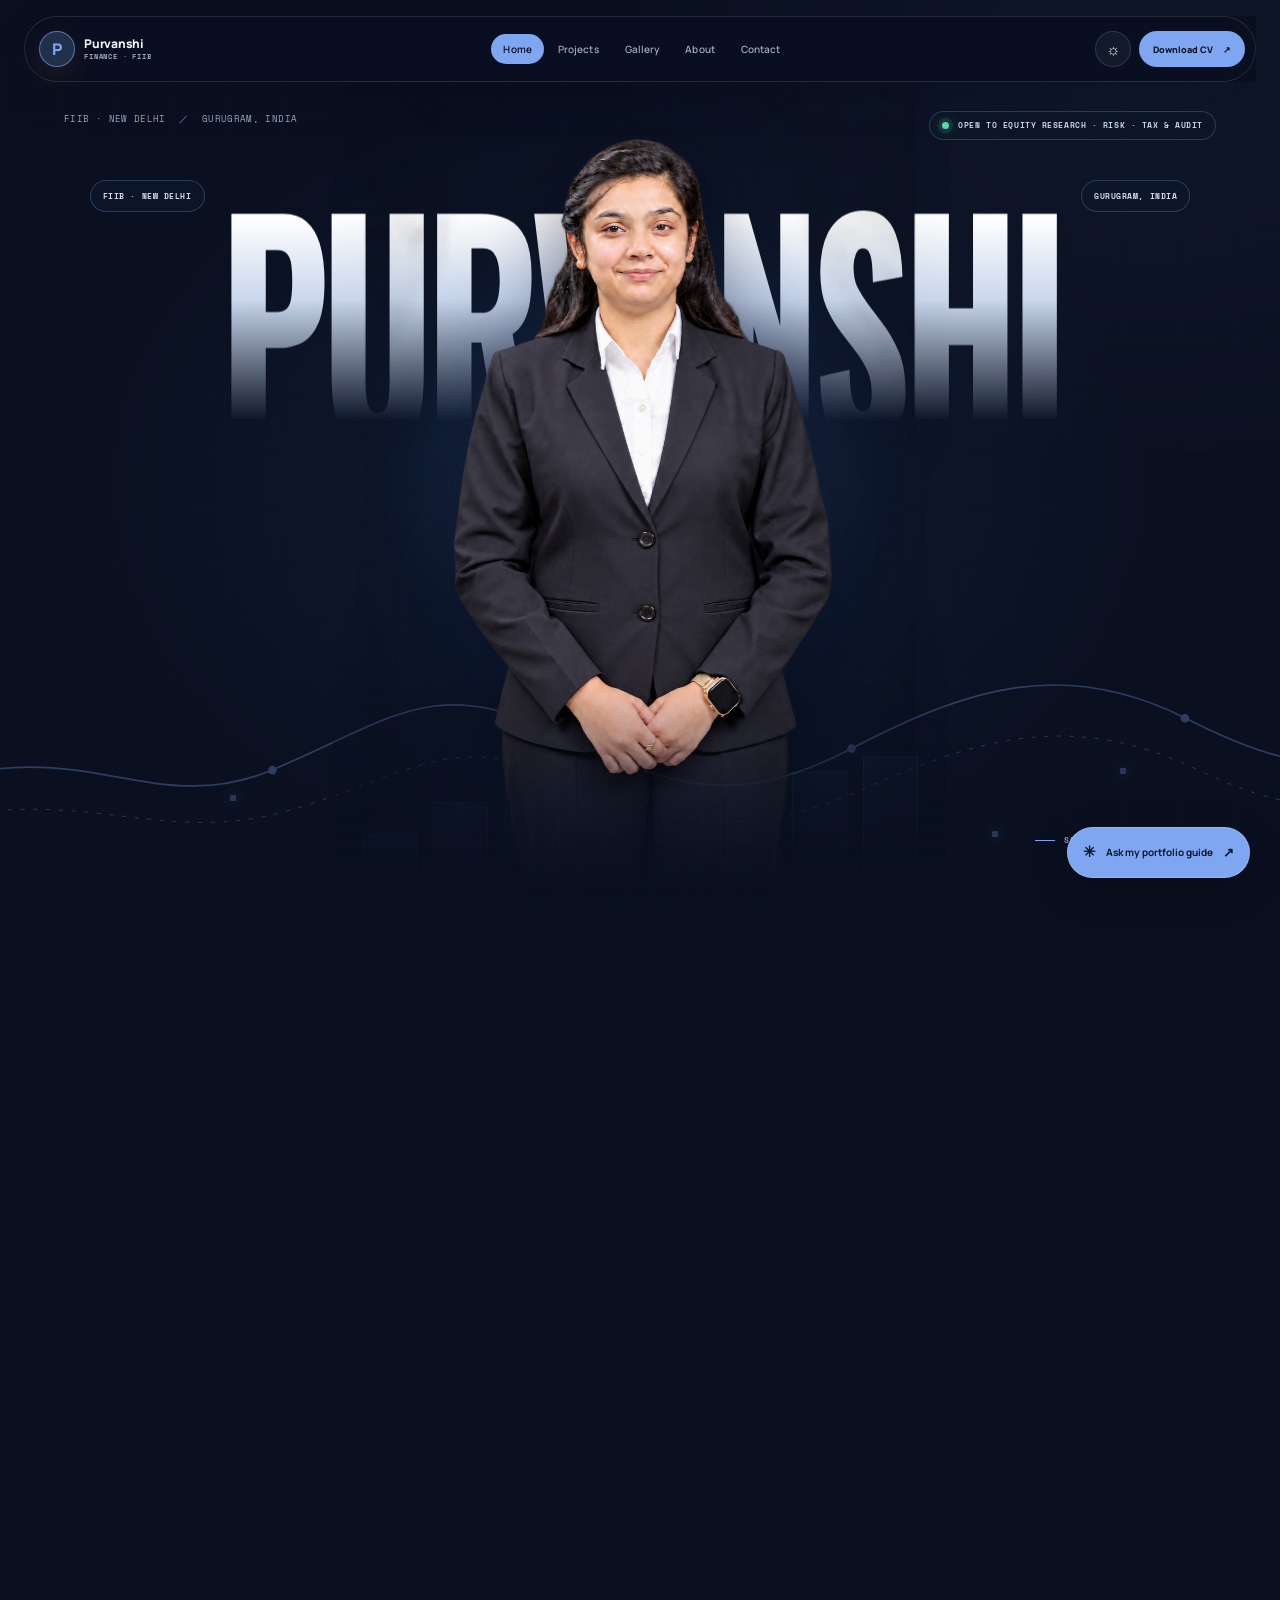
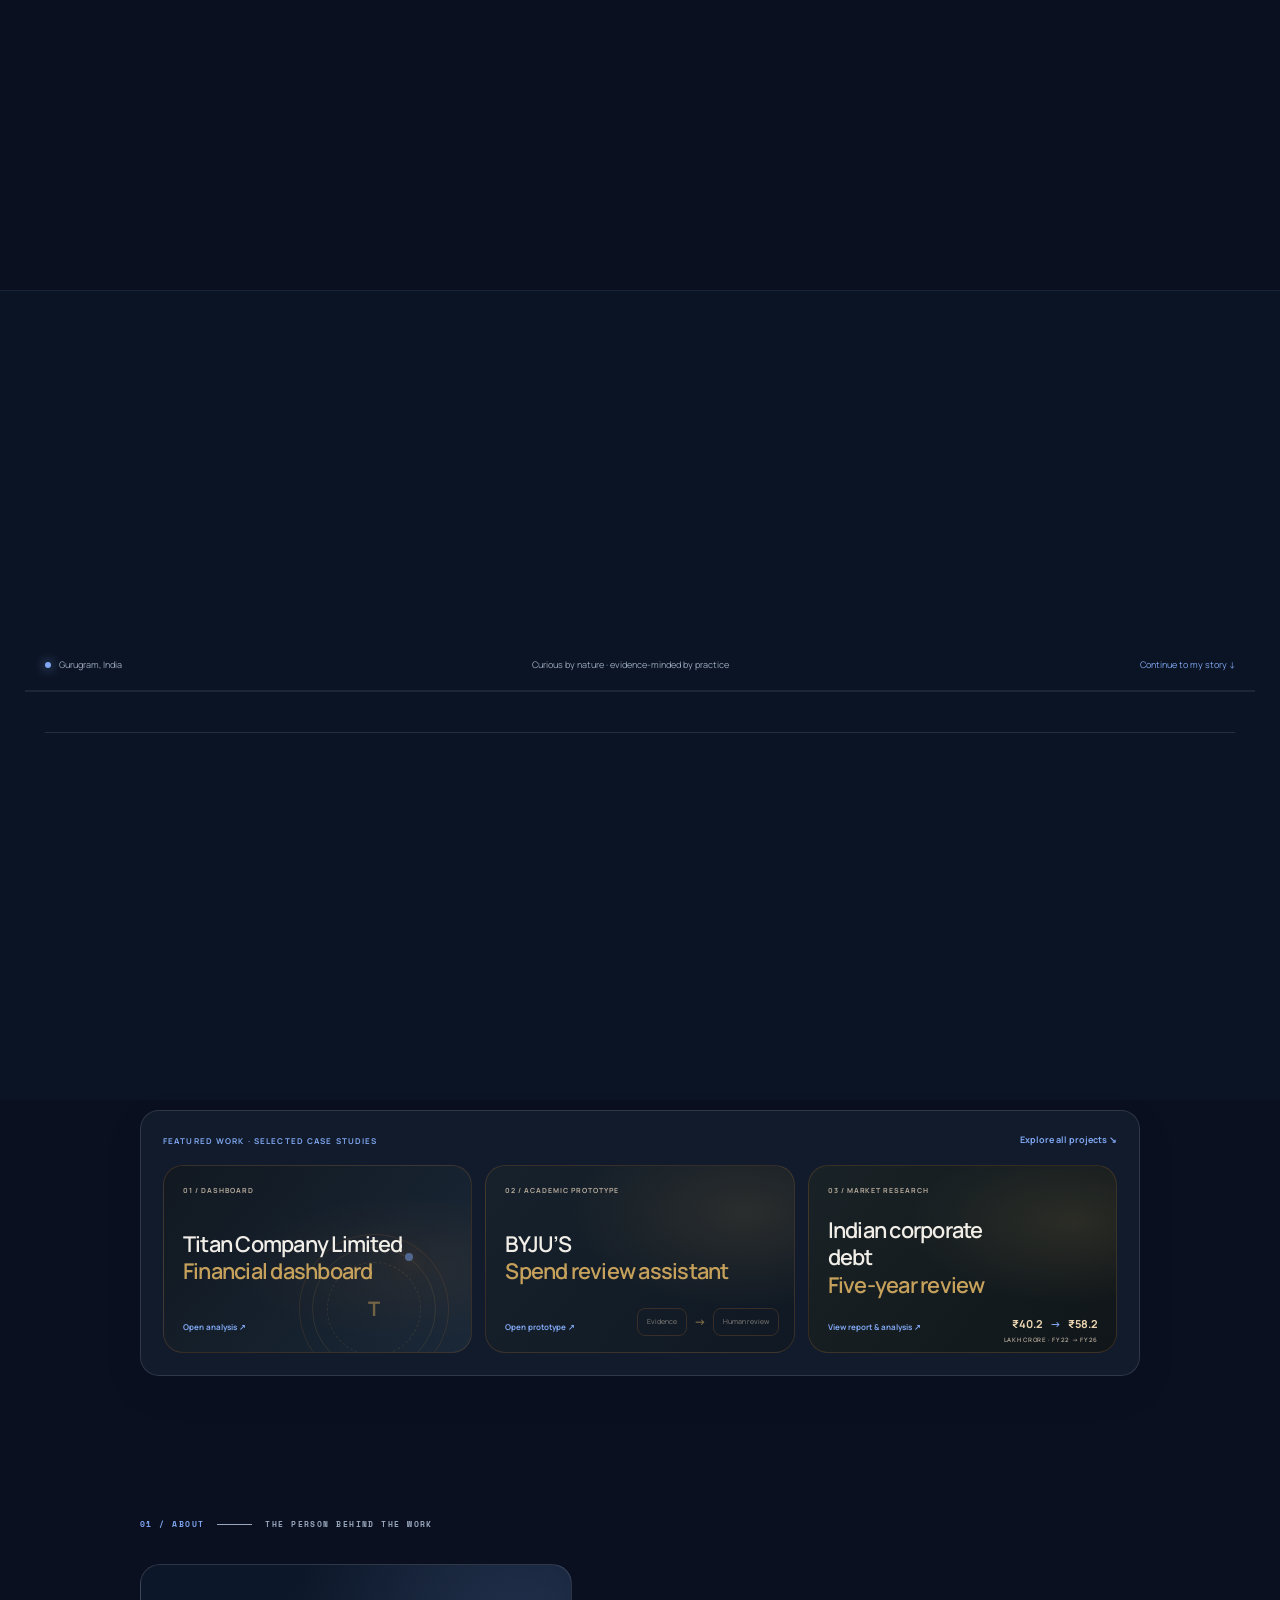
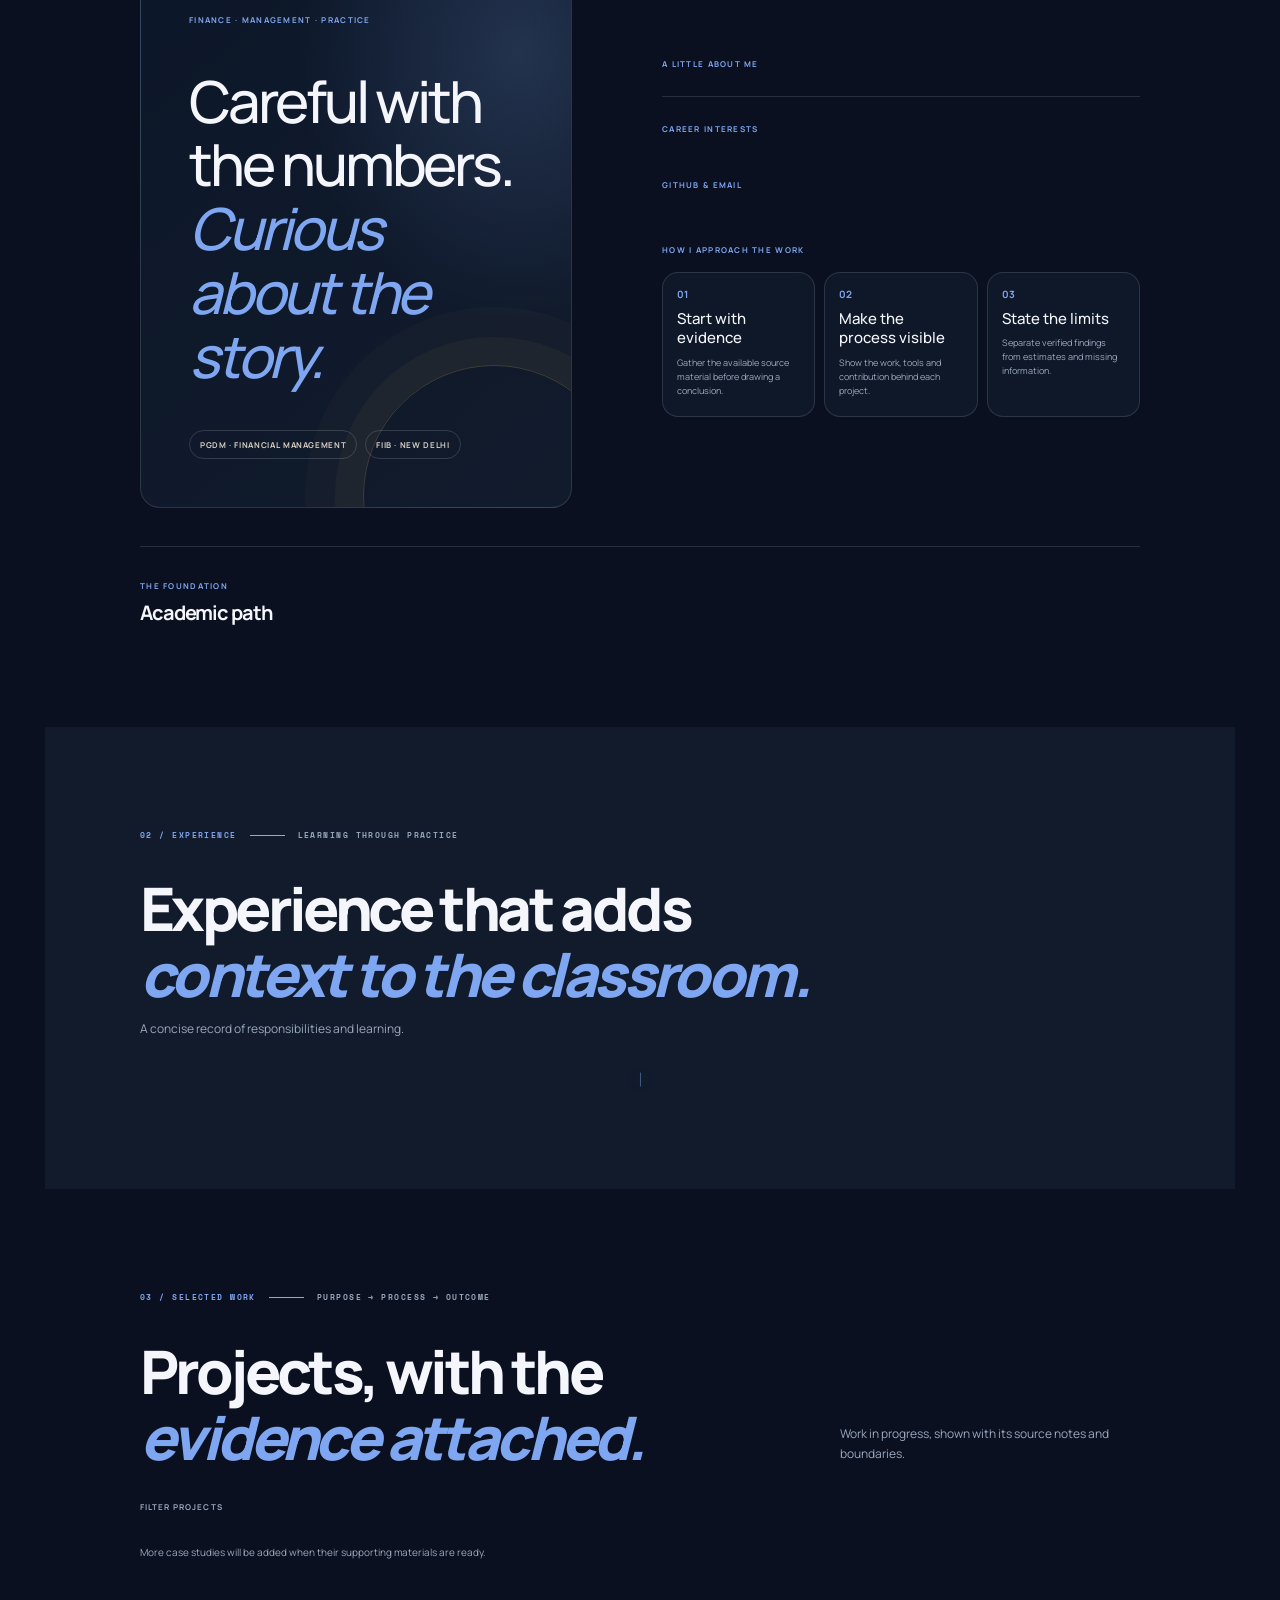
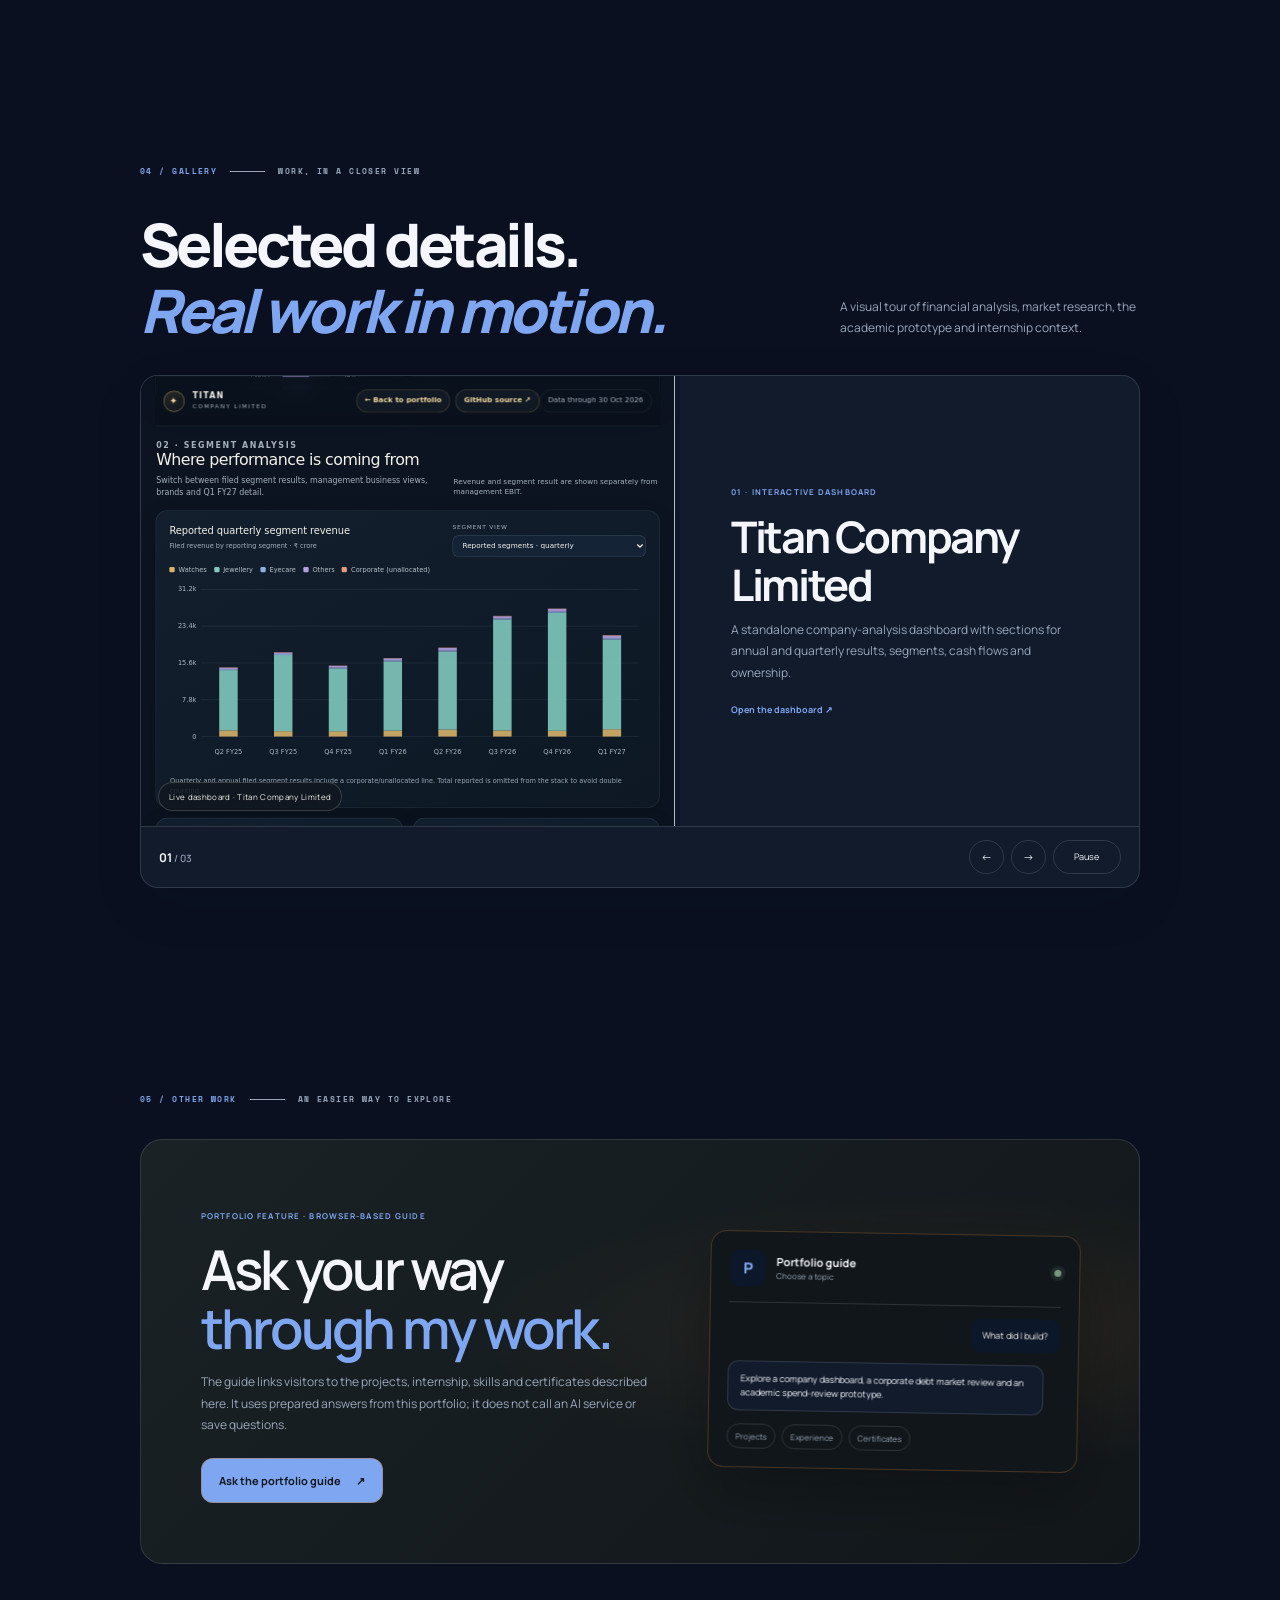
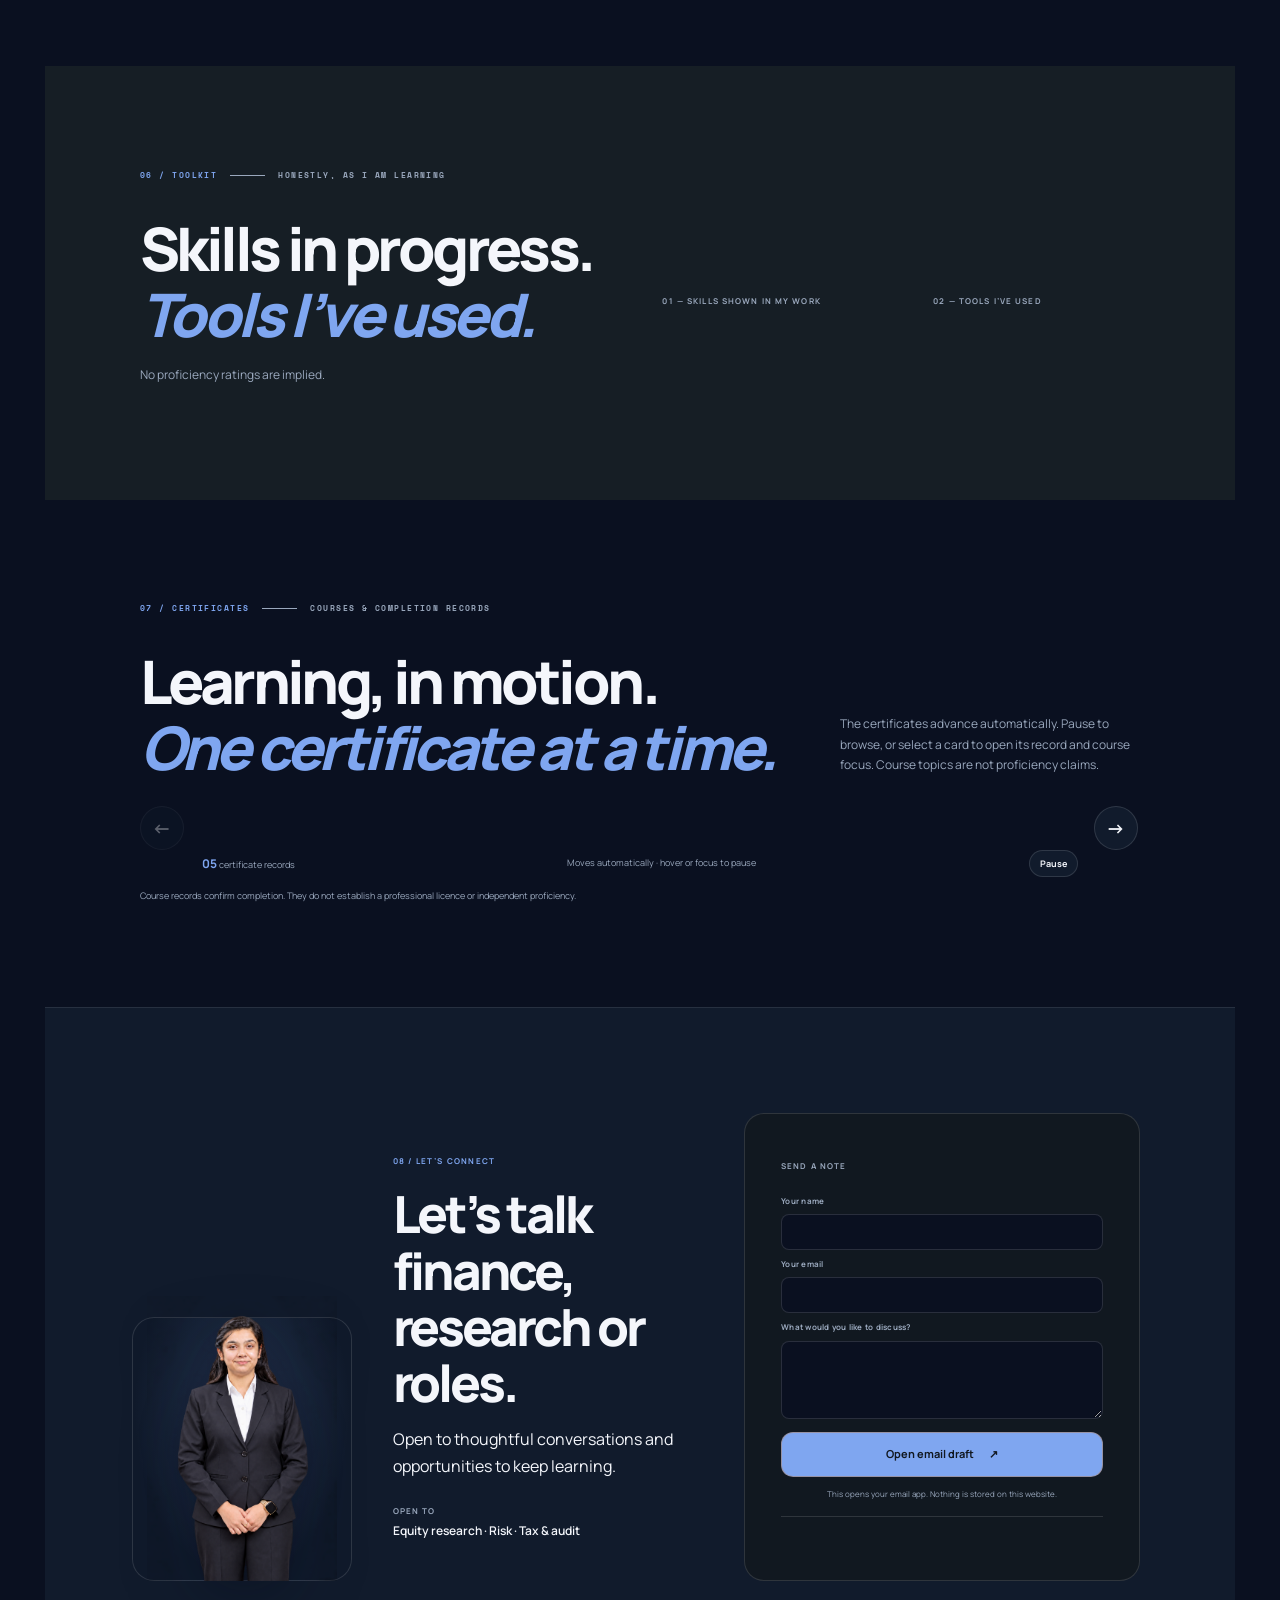
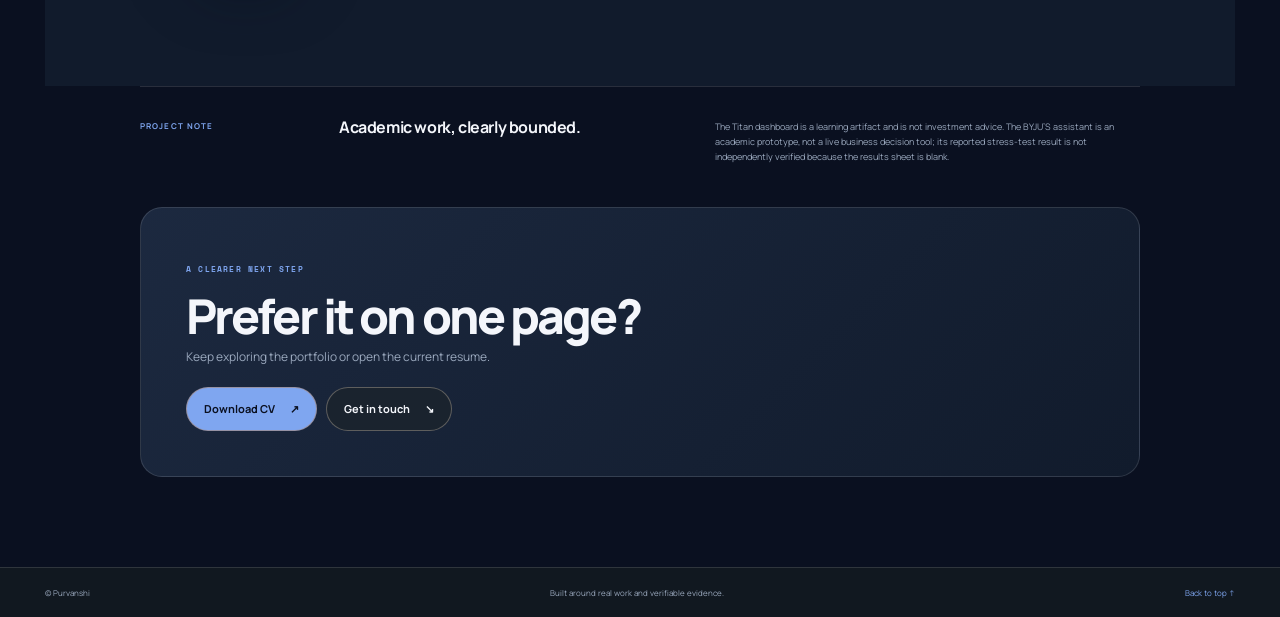
==== commit f40fa7f3: "Auto-advance certificate carousel" ====
--- a/index.html
+++ b/index.html
@@ -193,14 +193,14 @@
 
     <section id="certificates" class="section section-shell certificates-section">
       <div class="section-label reveal"><span>07 / CERTIFICATES</span><span class="label-rule"></span><span>COURSES & COMPLETION RECORDS</span></div>
-      <div class="certificates-heading reveal"><div class="section-heading"><h2>Learning, in motion.<br><em>One certificate at a time.</em></h2></div><p class="section-subtitle">Browse from left to right, then select a certificate to open its record and course focus. Course topics are not proficiency claims.</p></div>
+      <div class="certificates-heading reveal"><div class="section-heading"><h2>Learning, in motion.<br><em>One certificate at a time.</em></h2></div><p class="section-subtitle">The certificates advance automatically. Pause to browse, or select a card to open its record and course focus. Course topics are not proficiency claims.</p></div>
       <div class="certificate-exhibit reveal">
         <div class="certificate-slider-shell">
           <button class="certificate-slider-arrow" id="certificates-prev" type="button" aria-label="Show previous certificates" disabled>←</button>
           <div class="certificate-slider-track" id="certificate-orbit-cards" role="region" aria-label="Certificates. Scroll left or right to browse." tabindex="0"></div>
           <button class="certificate-slider-arrow" id="certificates-next" type="button" aria-label="Show next certificates">→</button>
         </div>
-        <div class="certificate-slider-status"><span><strong id="certificate-count">05</strong> certificate records</span><span>Swipe or use arrows to browse</span></div>
+        <div class="certificate-slider-status"><span><strong id="certificate-count">05</strong> certificate records</span><span class="certificate-slider-hint">Moves automatically · hover or focus to pause</span><button class="certificate-slider-autoplay" id="certificates-toggle" type="button" aria-label="Pause automatic certificate movement" aria-pressed="true">Pause</button></div>
       </div>
       <p class="certificate-disclaimer">Course records confirm completion. They do not establish a professional licence or independent proficiency.</p>
     </section>
--- a/styles.css
+++ b/styles.css
@@ -1678,8 +1678,11 @@
 }
 .certificate-slider-arrow:not(:disabled):hover { border-color: var(--accent); background: color-mix(in srgb, var(--accent) 14%, var(--surface)); color: var(--accent); }
 .certificate-slider-arrow:disabled { opacity: .35; cursor: default; }
-.certificate-slider-status { display: flex; justify-content: space-between; gap: 12px; margin: 0 62px; color: var(--muted); font-size: 9px; }
+.certificate-slider-status { display: flex; align-items: center; justify-content: space-between; gap: 12px; margin: 0 62px; color: var(--muted); font-size: 9px; }
 .certificate-slider-status strong { color: var(--accent); font-size: 12px; }
+.certificate-slider-autoplay { flex: 0 0 auto; padding: 6px 10px; border: 1px solid var(--line); border-radius: 999px; background: var(--surface); color: var(--ink); font: 700 9px var(--sans); cursor: pointer; }
+.certificate-slider-autoplay:hover { border-color: var(--accent); color: var(--accent); }
+.certificate-slider-autoplay:focus-visible { outline: 3px solid color-mix(in srgb, var(--accent) 75%, white); outline-offset: 3px; }
 @media (max-width: 700px) {
   .certificate-slider-shell { grid-template-columns: 36px minmax(0, 1fr) 36px; gap: 6px; margin-top: 18px; }
   .certificate-slider-arrow { width: 36px; height: 36px; font-size: 16px; }
@@ -1688,6 +1691,8 @@
   .certificate-slider-content { gap: 11px; padding: 18px; }
   .certificate-slider-title { font-size: 18px; }
   .certificate-slider-status { margin-inline: 42px; font-size: 8px; }
+  .certificate-slider-hint { display: none; }
+  .certificate-slider-autoplay { font-size: 8px; }
 }
 @media (prefers-reduced-motion: reduce) {
   .certificate-slider-track { scroll-behavior: auto; }
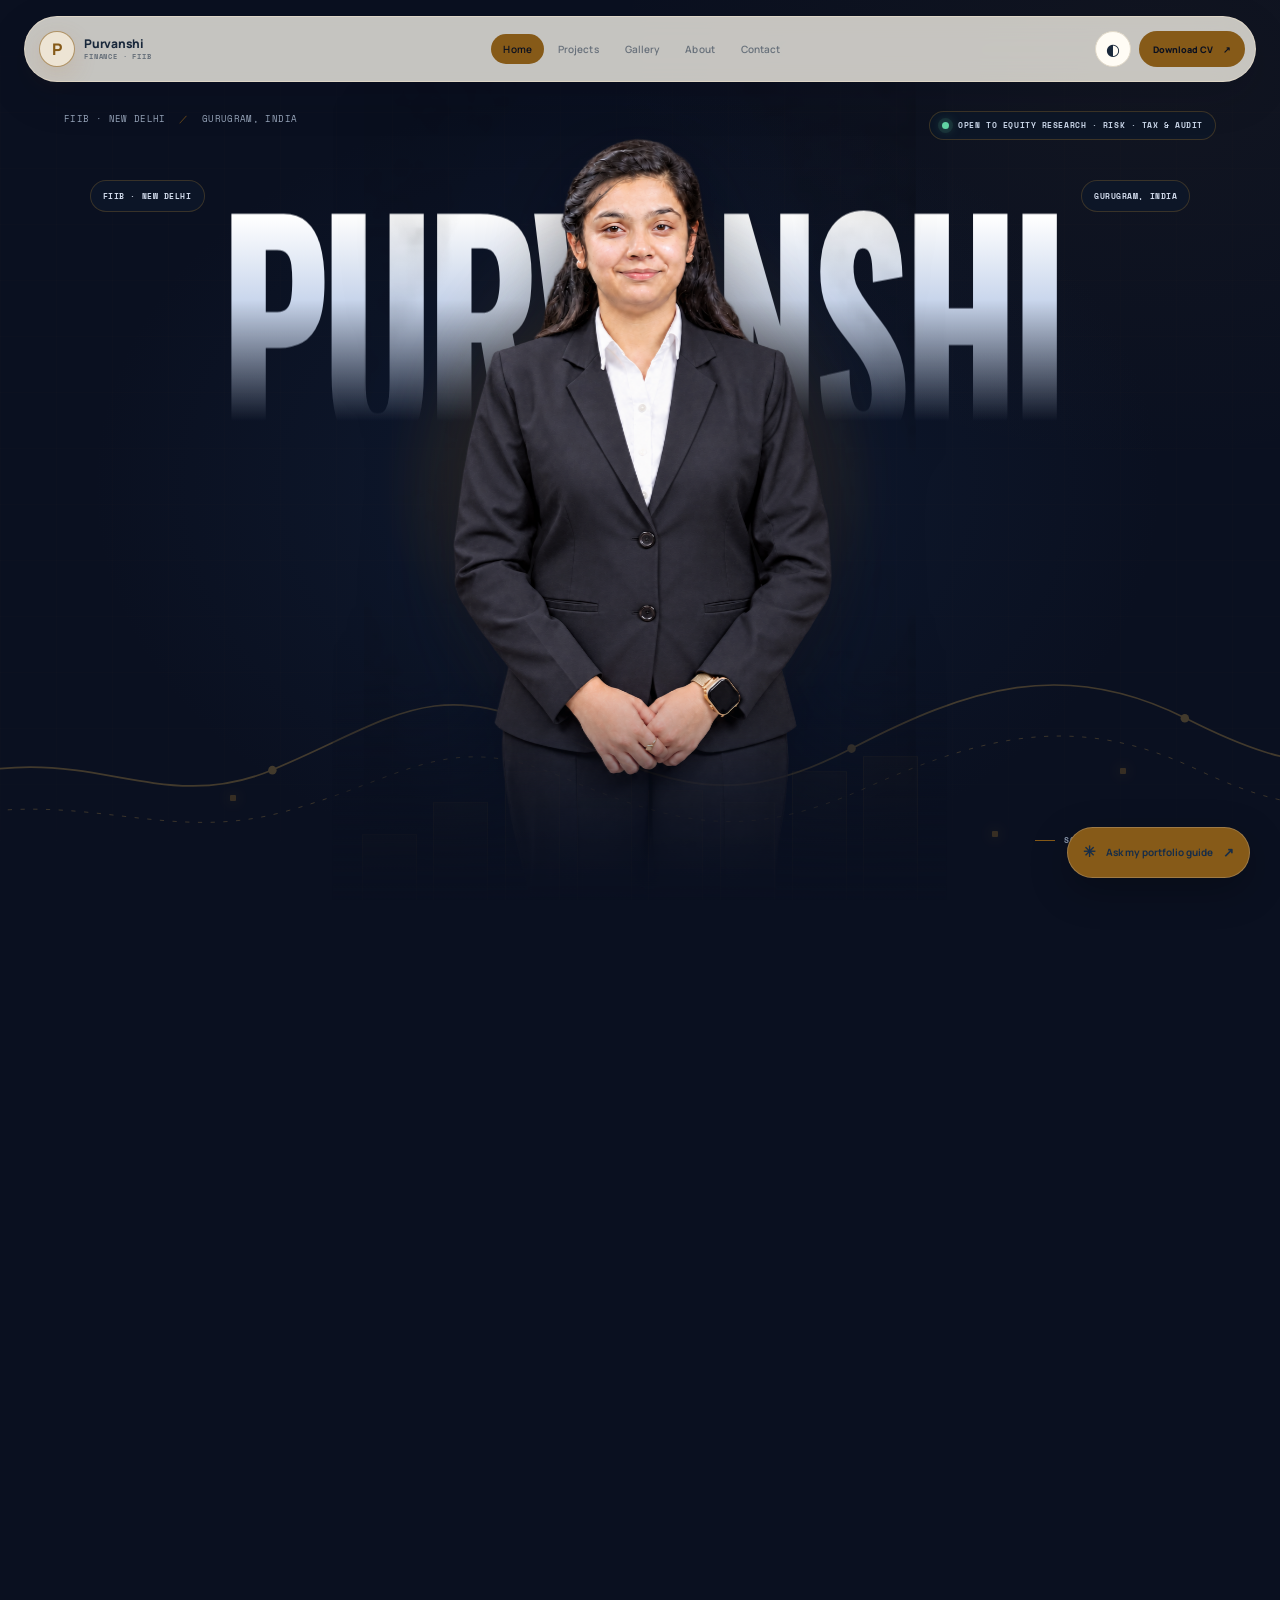
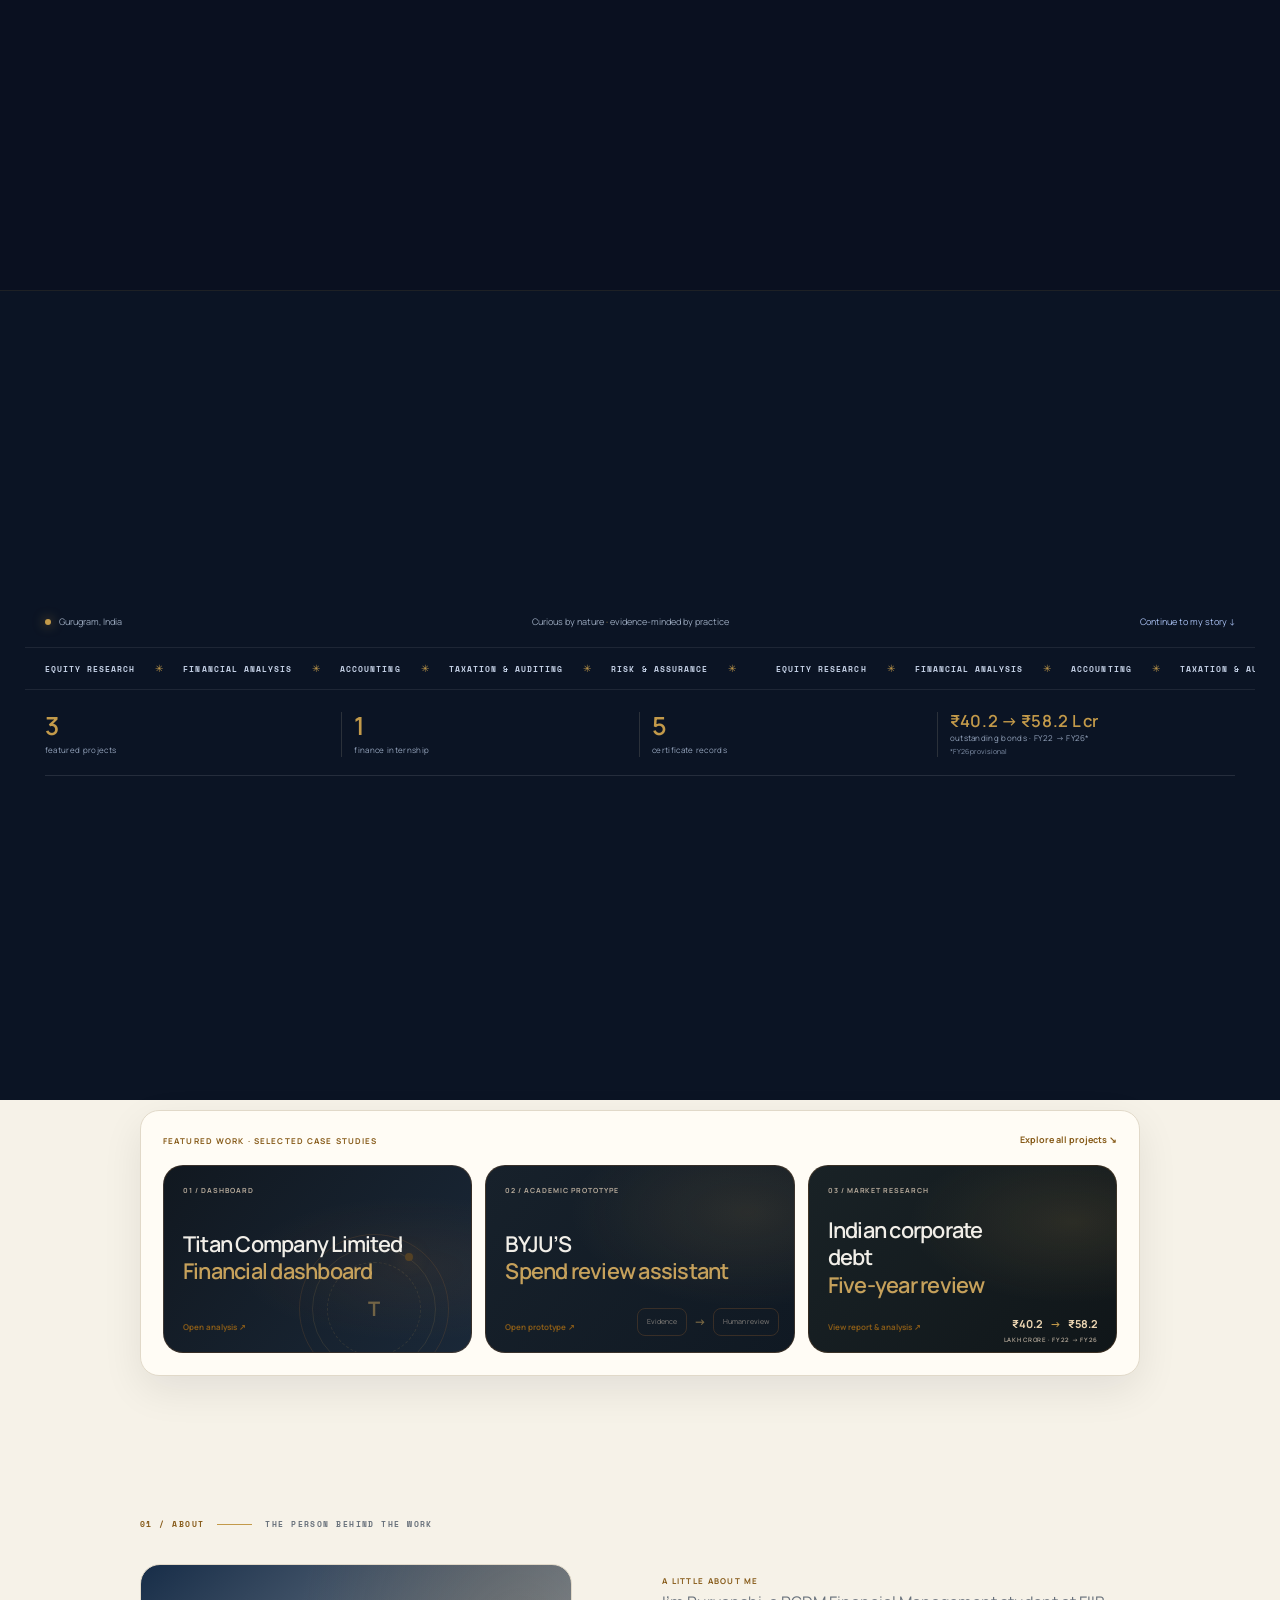
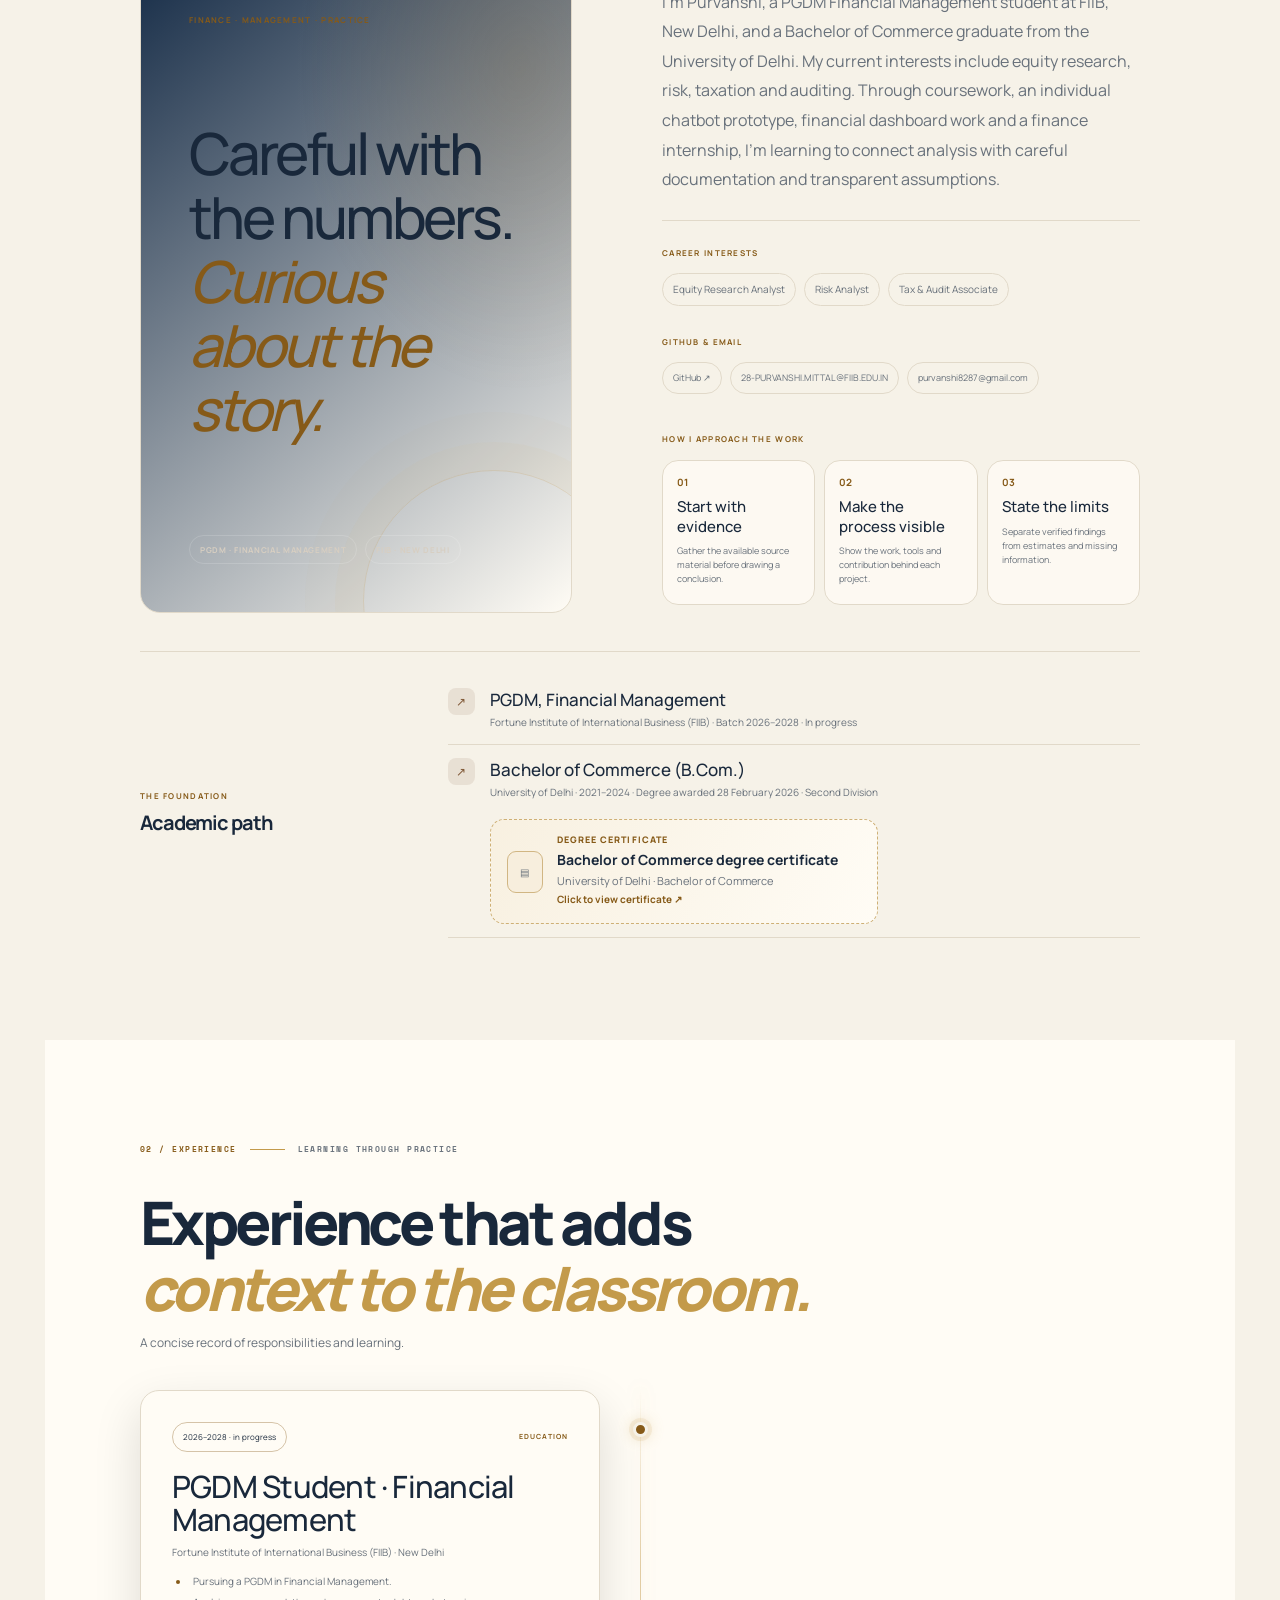
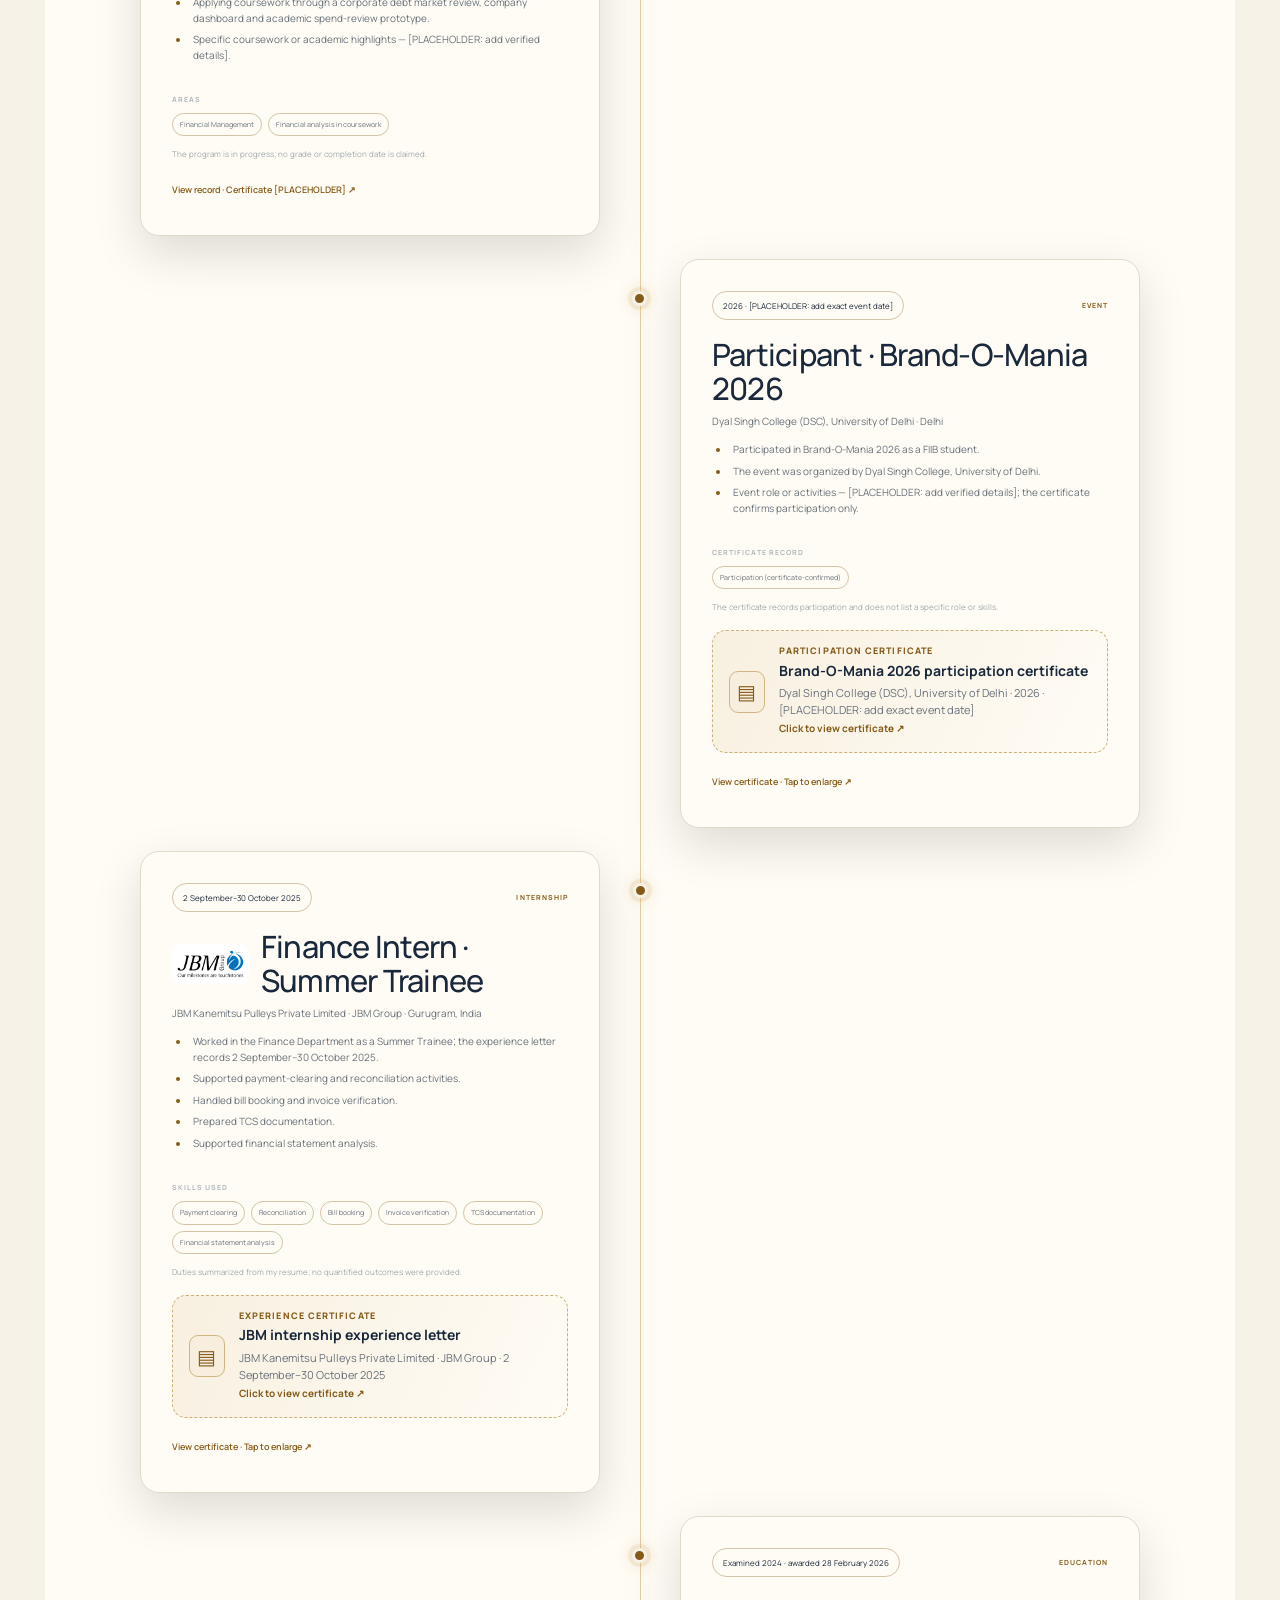
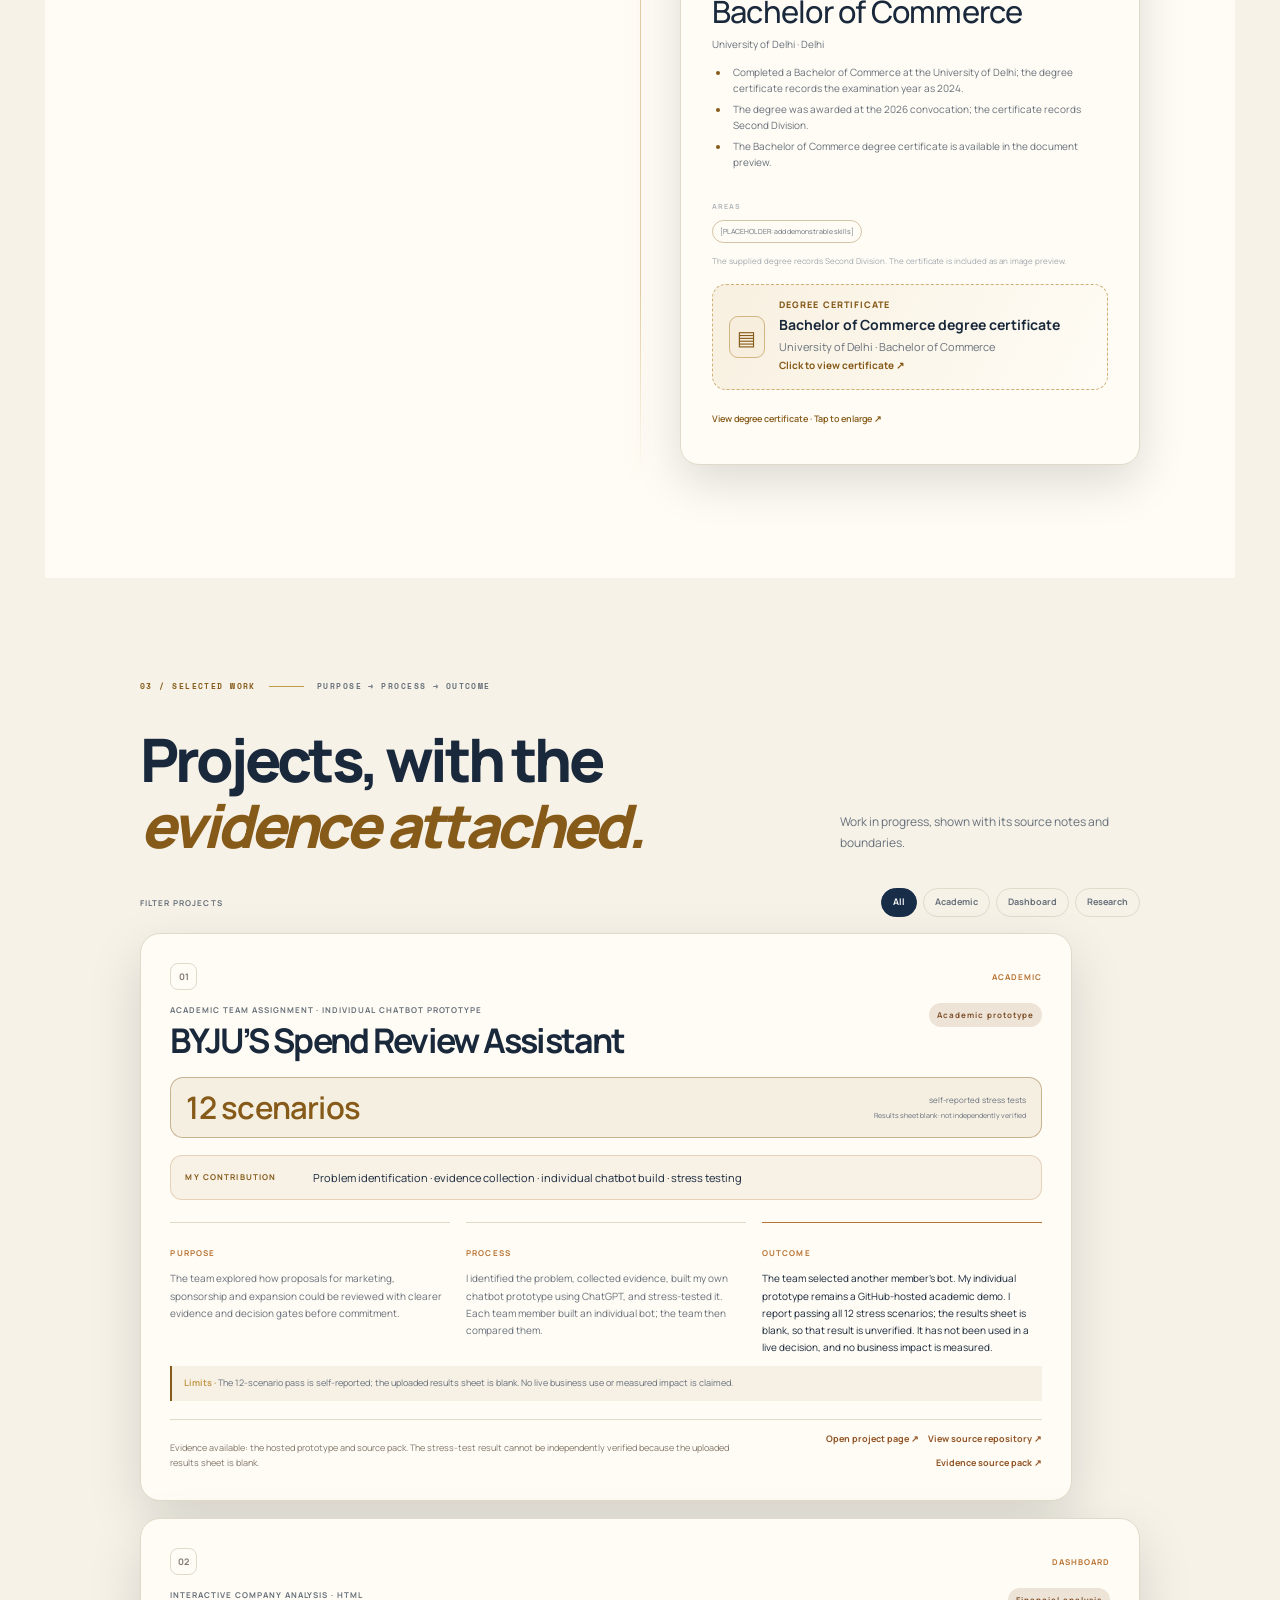
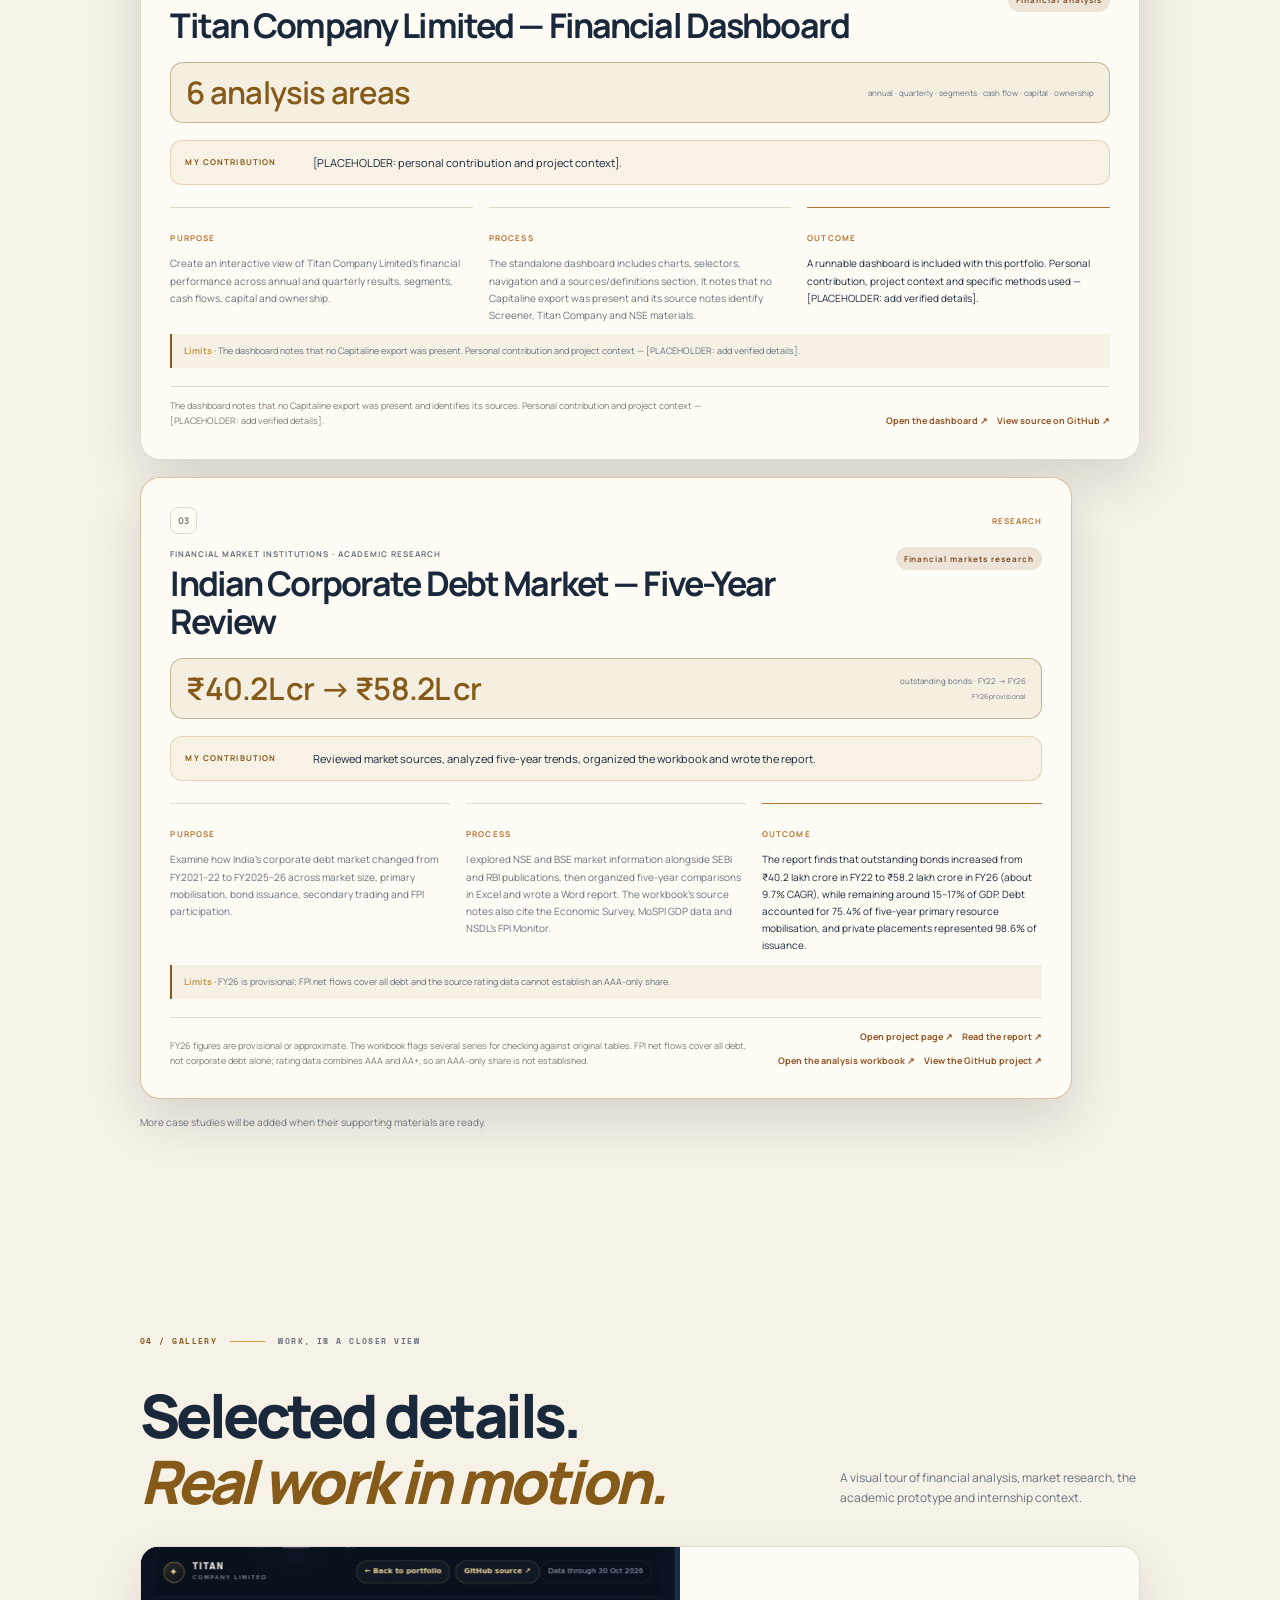
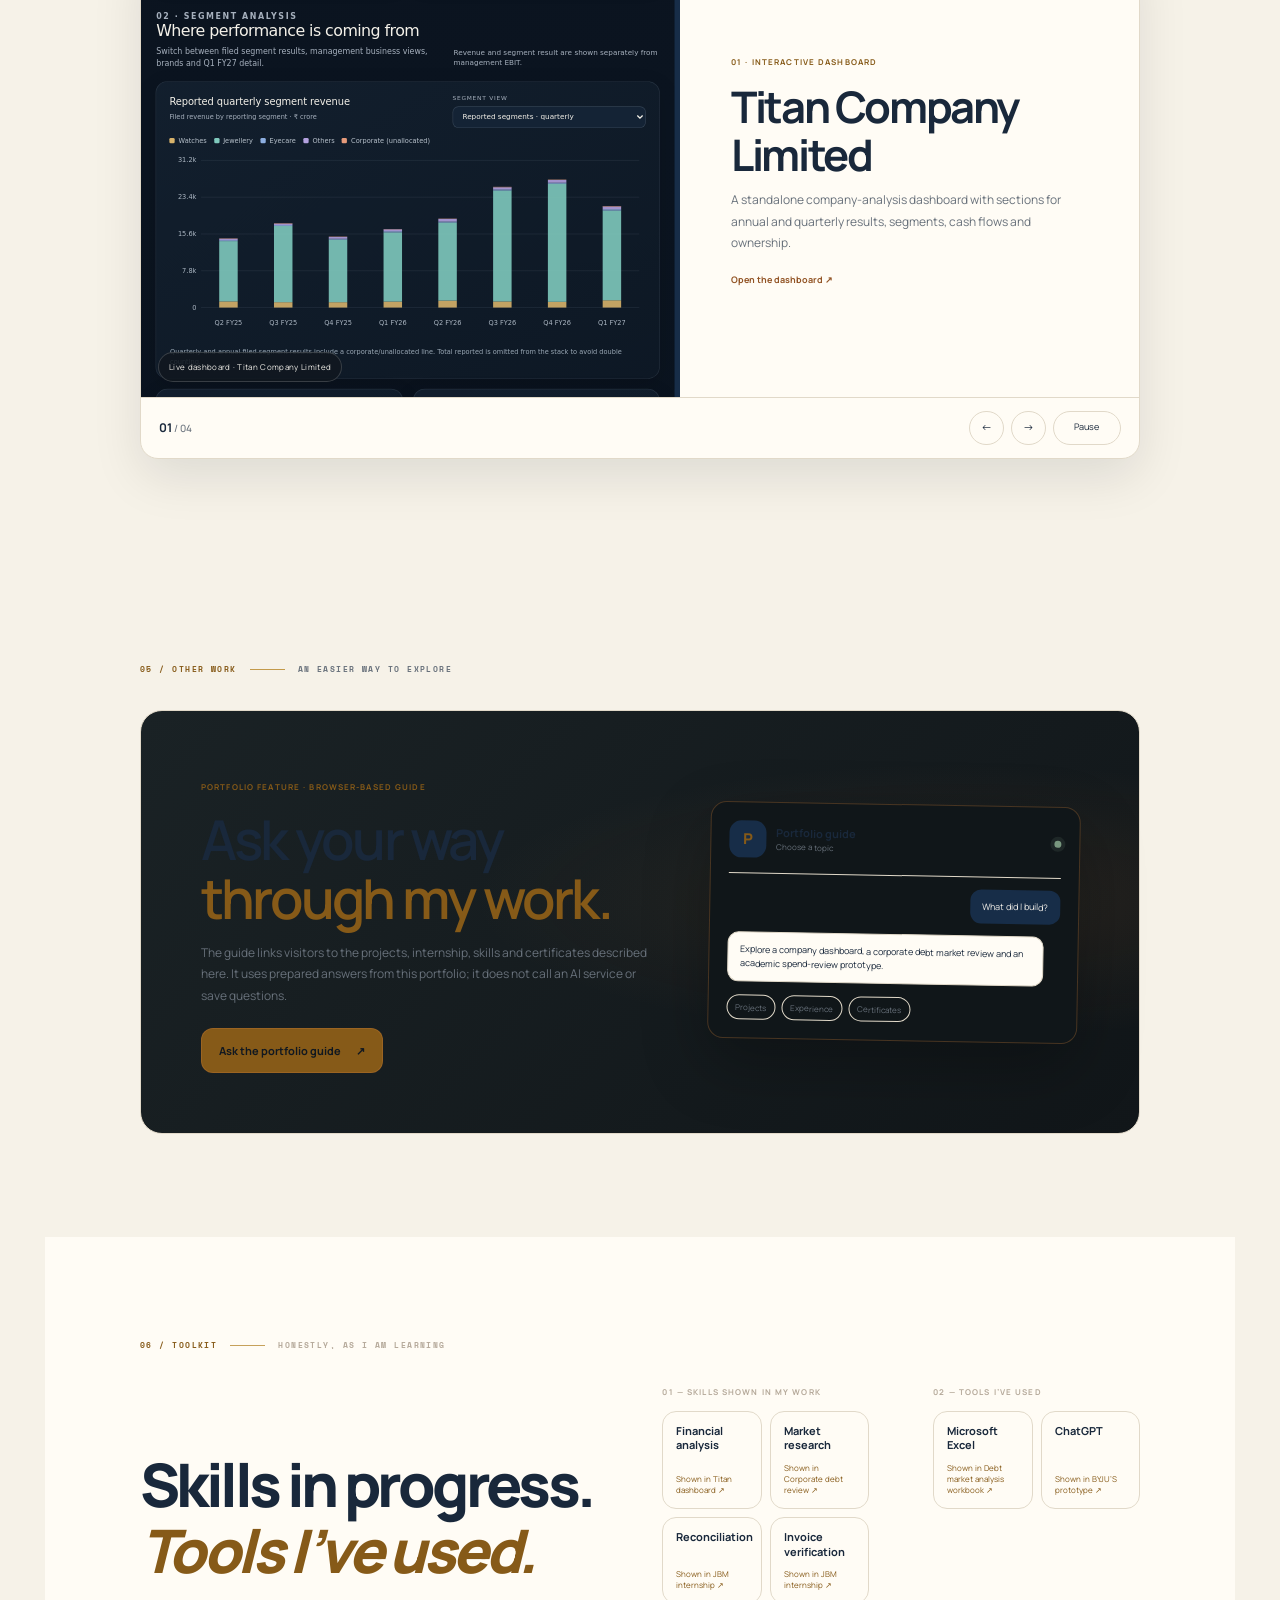
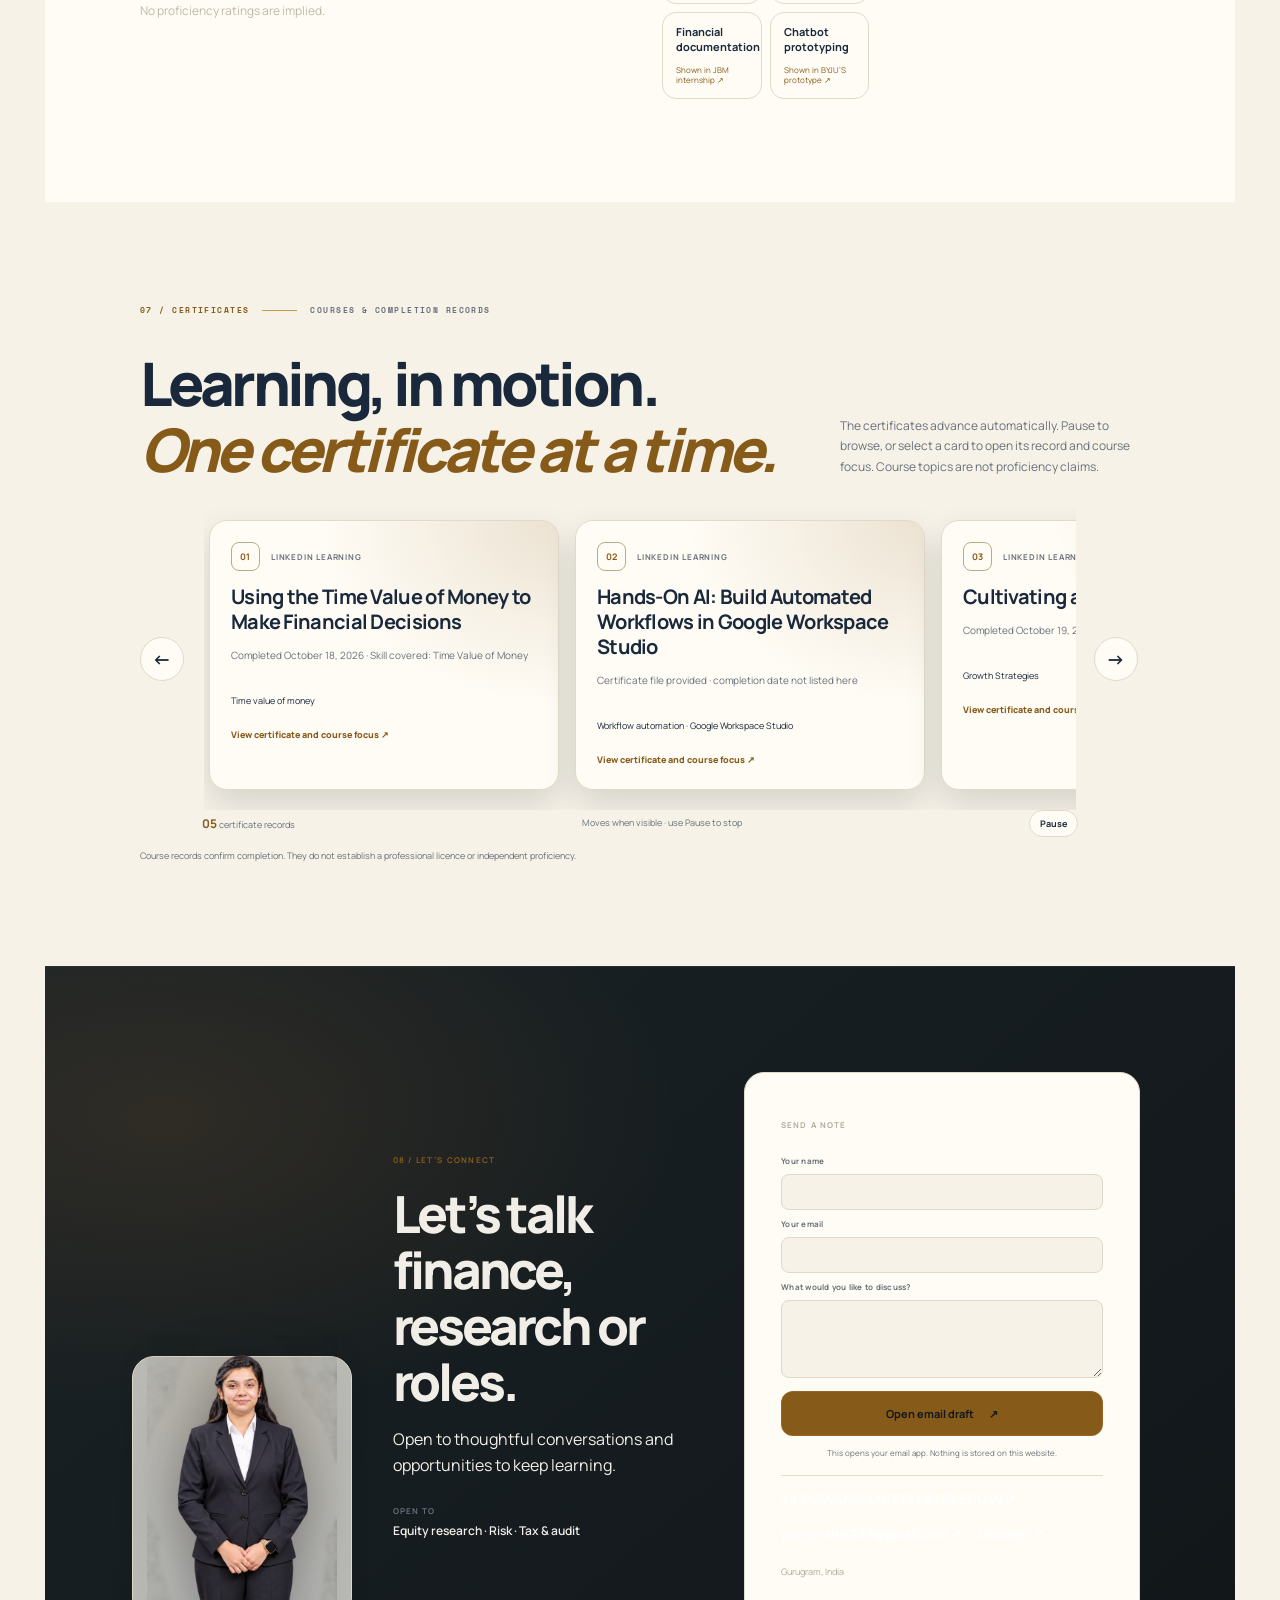
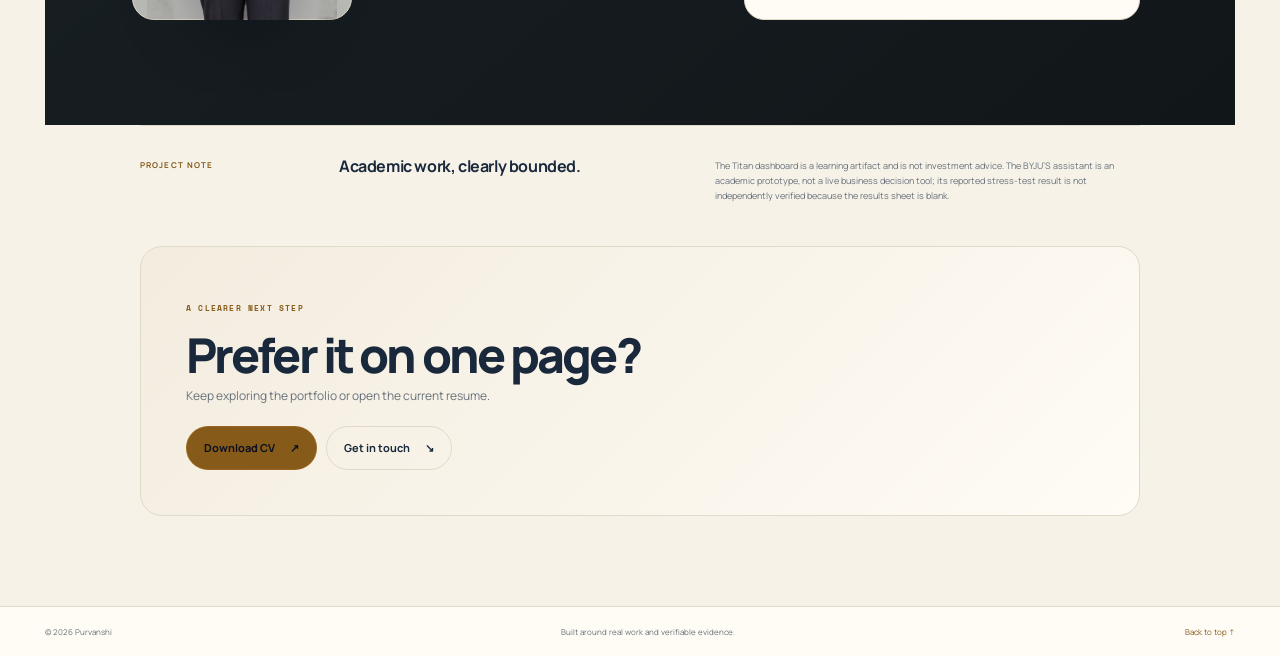
==== commit 1ae7a8bb: "Apply warm ivory navy and gold palette" ====
--- a/index.html
+++ b/index.html
@@ -3,17 +3,17 @@
 <head>
   <meta charset="utf-8">
   <meta name="viewport" content="width=device-width, initial-scale=1">
-  <meta name="theme-color" content="#0A1020">
+  <meta name="theme-color" content="#F6F2E8">
   <meta name="description" content="Purvanshi's finance e-portfolio: projects, evidence gallery, experience, skills and certificates.">
   <title>Purvanshi | Finance e-Portfolio</title>
   <link rel="preconnect" href="https://fonts.googleapis.com">
   <link rel="preconnect" href="https://fonts.gstatic.com" crossorigin>
   <link href="https://fonts.googleapis.com/css2?family=Manrope:wght@400;500;600;700;800&family=Oswald:wght@400;500;600;700&family=Space+Mono:wght@400;700&display=swap" rel="stylesheet">
-  <link rel="stylesheet" href="styles.css?v=36">
+  <link rel="stylesheet" href="styles.css?v=37">
   <script src="content.js?v=13" defer></script>
-  <script src="app.js?v=21" defer></script>
+  <script src="app.js?v=22" defer></script>
 </head>
-<body data-theme="dark">
+<body data-theme="light">
   <a class="skip-link" href="#main">Skip to content</a>
   <div class="scroll-progress" id="scroll-progress" aria-hidden="true"></div>
   <dialog class="welcome-intro" id="welcome-intro" aria-labelledby="intro-title">
--- a/styles.css
+++ b/styles.css
@@ -1079,7 +1079,7 @@
 .experience-lightbox-document { display: grid; min-height: 240px; place-items: center; margin-top: 17px; overflow: hidden; border: 1px solid var(--line); border-radius: 13px; background: #F4F3F0; }
 .experience-certificate-image { display: block; max-width: 100%; max-height: 70vh; object-fit: contain; }
 .experience-certificate-pdf { display: block; width: 100%; height: min(72vh, 760px); min-height: 420px; border: 0; background: #fff; }
-.experience-certificate-open-link { display: block; padding: 12px 16px; color: #587DBE; font-size: 12px; font-weight: 700; text-align: center; text-decoration: none; }
+.experience-certificate-open-link { display: block; padding: 12px 16px; color: #845A18; font-size: 12px; font-weight: 700; text-align: center; text-decoration: none; }
 .experience-certificate-open-link:hover { text-decoration: underline; text-underline-offset: 3px; }
 .experience-placeholder { padding: 38px 18px; color: #74644A; font: 600 11px var(--sans); letter-spacing: .1em; text-align: center; }
 .project-grid { grid-template-columns: repeat(2, minmax(0, 1fr)); gap: 17px; }
@@ -1175,33 +1175,33 @@
   .reveal { opacity: 1; transform: none; transition: none; }
 }
 
-/* Scroll-linked hero and the blue finance portfolio palette. */
+/* Scroll-linked hero and warm ivory, navy, and gold palette. */
 :root {
   --sans: "Manrope", Arial, sans-serif;
   --display: "Manrope", Arial, sans-serif;
   --mono: "Space Mono", Consolas, monospace;
   --hero-display: "Oswald", Impact, sans-serif;
-  --paper: #F4F7FC;
-  --surface: #FFFFFF;
-  --ink: #17243A;
-  --muted: #64748B;
-  --line: #D5DFEE;
-  --forest: #EAF0FA;
-  --forest-soft: #DBE6F7;
-  --accent: #476FB3;
-  --gold: #476FB3;
+  --paper: #F6F2E8;
+  --surface: #FFFCF5;
+  --ink: #19283B;
+  --muted: #68717B;
+  --line: #E1D9C9;
+  --forest: #172D48;
+  --forest-soft: #27425F;
+  --accent: #865A18;
+  --gold: #C39A4A;
   color-scheme: light;
 }
 body[data-theme="dark"] {
-  --paper: #0A1020;
-  --surface: #111B2C;
-  --ink: #F4F6FB;
-  --muted: #9AA8BD;
+  --paper: #111C2B;
+  --surface: #1A2A3D;
+  --ink: #F7F3E9;
+  --muted: #B7B8B4;
   --line: #FFFFFF20;
-  --forest: #0C1729;
-  --forest-soft: #15243A;
-  --accent: #7FA6F0;
-  --gold: #7FA6F0;
+  --forest: #10243B;
+  --forest-soft: #1A3552;
+  --accent: #D4AE61;
+  --gold: #DFC27A;
   color-scheme: dark;
 }
 html { scroll-padding-top: 96px; }
@@ -1256,46 +1256,46 @@
   position: sticky; top: 0; height: 100vh; height: 100svh; overflow: hidden; isolation: isolate;
   background: #0A1020; color: #F4F6FB;
 }
-.hero-stage-grid { position: absolute; z-index: -2; inset: 0; opacity: .18; background-image: linear-gradient(#8CA9DC12 1px, transparent 1px), linear-gradient(90deg, #8CA9DC12 1px, transparent 1px); background-size: 56px 56px; mask-image: linear-gradient(180deg, transparent 0%, #000 14%, #000 82%, transparent 100%); }
-.hero-stage-glow { position: absolute; z-index: -1; inset: 0; background: radial-gradient(ellipse at 49% 54%, #4775BC35 0, #203C6521 27%, transparent 58%), radial-gradient(ellipse at 90% 8%, #7FA6F00B, transparent 34%); pointer-events: none; }
-.hero-stage-wave { position: absolute; z-index: 0; left: -3%; bottom: 5vh; width: 106%; height: 25vh; color: #7FA6F0; opacity: .3; pointer-events: none; }
+.hero-stage-grid { position: absolute; z-index: -2; inset: 0; opacity: .18; background-image: linear-gradient(#C39A4A12 1px, transparent 1px), linear-gradient(90deg, #C39A4A12 1px, transparent 1px); background-size: 56px 56px; mask-image: linear-gradient(180deg, transparent 0%, #000 14%, #000 82%, transparent 100%); }
+.hero-stage-glow { position: absolute; z-index: -1; inset: 0; background: radial-gradient(ellipse at 49% 54%, #B7862F35 0, #203C6521 27%, transparent 58%), radial-gradient(ellipse at 90% 8%, #B7862F0B, transparent 34%); pointer-events: none; }
+.hero-stage-wave { position: absolute; z-index: 0; left: -3%; bottom: 5vh; width: 106%; height: 25vh; color: #B7862F; opacity: .3; pointer-events: none; }
 .hero-wave-track { animation: hero-wave-drift 26s ease-in-out infinite alternate; transform-origin: center; }
 .hero-chart-silhouette { position: absolute; z-index: 0; left: 0; right: 0; bottom: 0; height: 21vh; display: flex; align-items: end; justify-content: center; gap: clamp(8px, 1.3vw, 20px); overflow: hidden; opacity: .26; pointer-events: none; }
-.hero-chart-silhouette i { display: block; width: clamp(24px, 4.3vw, 65px); height: 35%; border: 1px solid #7FA6F04D; border-bottom: 0; background: linear-gradient(180deg, #7FA6F02A, #7FA6F004); }
+.hero-chart-silhouette i { display: block; width: clamp(24px, 4.3vw, 65px); height: 35%; border: 1px solid #B7862F4D; border-bottom: 0; background: linear-gradient(180deg, #B7862F2A, #B7862F04); }
 .hero-chart-silhouette i:nth-child(2), .hero-chart-silhouette i:nth-child(6) { height: 52%; }
 .hero-chart-silhouette i:nth-child(3), .hero-chart-silhouette i:nth-child(7) { height: 68%; }
 .hero-chart-silhouette i:nth-child(4) { height: 85%; }
 .hero-chart-silhouette i:nth-child(5) { height: 58%; }
 .hero-chart-silhouette i:nth-child(8) { height: 76%; }
-.hero-chart-silhouette b { position: absolute; width: 6px; height: 6px; border-radius: 1px; background: #7FA6F0; box-shadow: 0 0 14px #7FA6F0; }
+.hero-chart-silhouette b { position: absolute; width: 6px; height: 6px; border-radius: 1px; background: #B7862F; box-shadow: 0 0 14px #B7862F; }
 .hero-chart-silhouette b:nth-last-child(3) { left: 18%; bottom: 11vh; }
 .hero-chart-silhouette b:nth-last-child(2) { right: 22%; bottom: 7vh; }
 .hero-chart-silhouette b:nth-last-child(1) { right: 12%; bottom: 14vh; }
 .hero-stage-coordinates { position: absolute; z-index: 4; top: 112px; left: 5vw; margin: 0; color: #9AA8BD; font: 400 9px/1.5 var(--mono); letter-spacing: .04em; }
 .hero-stage-coordinates span { padding-inline: 7px; color: var(--accent); }
-.hero-open-to { position: absolute; z-index: 4; top: 111px; right: 5vw; display: inline-flex; align-items: center; gap: 9px; max-width: calc(100% - 34px); padding: 8px 12px; border: 1px solid #7FA6F045; border-radius: 999px; background: #0D1829B8; color: #CBD7EA; font: 700 8px/1.35 var(--mono); letter-spacing: .07em; }
+.hero-open-to { position: absolute; z-index: 4; top: 111px; right: 5vw; display: inline-flex; align-items: center; gap: 9px; max-width: calc(100% - 34px); padding: 8px 12px; border: 1px solid #B7862F45; border-radius: 999px; background: #0D1829B8; color: #CBD7EA; font: 700 8px/1.35 var(--mono); letter-spacing: .07em; }
 .hero-open-to i { width: 7px; height: 7px; flex: 0 0 7px; border-radius: 50%; background: #62D6A5; box-shadow: 0 0 0 4px #62D6A51A, 0 0 12px #62D6A5A0; animation: hero-status-pulse 2s ease-in-out infinite; }
 .hero-giant-name { position: absolute; z-index: 1; top: 27%; left: 50%; width: 90vw; margin: 0; transform: translate(-50%, var(--name-y)) scaleY(1.5); transform-origin: center center; opacity: var(--name-opacity); filter: blur(var(--name-blur)); color: transparent; background: linear-gradient(180deg, #FFFFFF 5%, #CAD7ED 42%, #7890B600 96%); background-clip: text; -webkit-background-clip: text; font: 700 clamp(68px, 15vw, 300px)/.78 var(--hero-display); letter-spacing: -.045em; text-align: center; white-space: nowrap; user-select: text; will-change: transform, opacity, filter; }
 .hero-scroll-portrait { position: absolute; z-index: 3; left: 50%; bottom: -1vh; width: min(48vw, 690px); height: 92vh; height: 92svh; margin: 0; transform: translateX(calc(-50% + var(--portrait-x))) scale(var(--portrait-scale)); transform-origin: center bottom; will-change: transform; }
 .hero-scroll-portrait::after { position: absolute; z-index: 2; inset: 8% 0 0; content: ""; background: linear-gradient(180deg, transparent 70%, #0A1020F4 100%); pointer-events: none; }
 .hero-scroll-portrait img { position: relative; z-index: 1; display: block; width: 100%; height: 100%; object-fit: contain; object-position: center bottom; filter: drop-shadow(0 24px 44px #02081778); mask-image: linear-gradient(180deg, #000 0%, #000 79%, transparent 100%); }
-.hero-portrait-glow { position: absolute; z-index: 0; top: 15%; left: 12%; width: 76%; height: 67%; border-radius: 50%; background: radial-gradient(ellipse, #7FA6F04C 0%, #4775BC2B 38%, transparent 74%); filter: blur(26px); }
-.hero-stage-chip { position: absolute; z-index: 4; top: 20%; padding: 9px 12px; border: 1px solid #7FA6F043; border-radius: 999px; background: #0D1829C7; color: #D4DDEE; font: 700 8px var(--mono); letter-spacing: .07em; }
+.hero-portrait-glow { position: absolute; z-index: 0; top: 15%; left: 12%; width: 76%; height: 67%; border-radius: 50%; background: radial-gradient(ellipse, #B7862F4C 0%, #B7862F2B 38%, transparent 74%); filter: blur(26px); }
+.hero-stage-chip { position: absolute; z-index: 4; top: 20%; padding: 9px 12px; border: 1px solid #B7862F43; border-radius: 999px; background: #0D1829C7; color: #D4DDEE; font: 700 8px var(--mono); letter-spacing: .07em; }
 .hero-stage-chip-left { left: 7vw; }
 .hero-stage-chip-right { right: 7vw; }
 .hero-scroll-about { position: absolute; z-index: 5; top: 50%; right: clamp(46px, 7.2vw, 120px); width: min(39vw, 535px); transform: translateY(calc(-50% + var(--about-y))); opacity: var(--about-opacity); filter: blur(var(--about-blur)); pointer-events: none; will-change: transform, opacity, filter; }
 .hero-scroll-about.is-interactive { pointer-events: auto; }
 .hero-scroll-about h2 { margin: 13px 0 12px; color: #F6F8FC; font: 700 clamp(32px, 3.5vw, 52px)/1.08 var(--sans); letter-spacing: -.065em; }
-.hero-scroll-about h2 em { color: #7FA6F0; font-style: normal; }
+.hero-scroll-about h2 em { color: #B7862F; font-style: normal; }
 .hero-about-label { color: #A8B8D4; font: 700 9px var(--mono); letter-spacing: .19em; }
 .hero-about-subline { margin: 0; color: #CDD7E8; font-size: clamp(12px, 1.2vw, 15px); font-weight: 700; }
 .hero-about-intro { max-width: 490px; margin: 12px 0 0; color: #9AA8BD; font-size: 12px; line-height: 1.7; }
 .hero-about-actions { display: flex; align-items: center; flex-wrap: wrap; gap: 8px; margin-top: 22px; }
 .hero-about-actions a { display: inline-flex; align-items: center; gap: 6px; min-height: 37px; padding: 0 12px; border: 1px solid #FFFFFF24; border-radius: 999px; background: #FFFFFF08; color: #E5EAF3; font-size: 9px; font-weight: 700; text-decoration: none; transition: transform .2s, border-color .2s, background .2s; }
-.hero-about-actions a:hover { transform: translateY(-2px); border-color: #7FA6F0A0; }
-.hero-about-actions .hero-cv-button { border-color: #7FA6F0; background: #7FA6F0; color: #0A1020; }
+.hero-about-actions a:hover { transform: translateY(-2px); border-color: #B7862FA0; }
+.hero-about-actions .hero-cv-button { border-color: #B7862F; background: #B7862F; color: #0A1020; }
 .hero-about-reach { display: flex; align-items: center; gap: 8px; margin-top: 15px; color: #9AA8BD; font-size: 10px; }
-.hero-about-reach a { color: #DDE7FA; text-decoration-color: #7FA6F066; text-underline-offset: 3px; }
+.hero-about-reach a { color: #DDE7FA; text-decoration-color: #B7862F66; text-underline-offset: 3px; }
 .hero-about-reach button { display: inline-grid; width: 29px; height: 29px; place-items: center; border: 1px solid #FFFFFF2D; border-radius: 50%; background: #FFFFFF08; color: #DDE7FA; cursor: pointer; }
 .hero-about-reach svg { width: 14px; height: 14px; fill: none; stroke: currentColor; stroke-width: 1.7; }
 .hero-interest-block { display: grid; gap: 7px; margin-top: 14px; }
@@ -1306,22 +1306,22 @@
 .hero-scroll-cue small { color: #697B97; font: inherit; }
 .hero-scroll-cue-line { display: block; width: 20px; height: 1px; background: var(--accent); }
 [data-hero-step] { transform: translateY(var(--step-y, 24px)); opacity: var(--step-opacity, 0); filter: blur(var(--step-blur, 5px)); }
-.hero-transition-tail { display: flex; height: 90vh; min-height: 0; align-items: center; overflow: hidden; border-top: 1px solid #7FA6F01C; background: #0B1424; }
+.hero-transition-tail { display: flex; height: 90vh; min-height: 0; align-items: center; overflow: hidden; border-top: 1px solid #B7862F1C; background: #0B1424; }
 .hero-tail-inner { width: min(1200px, calc(100% - clamp(32px, 7vw, 112px))); margin: 0 auto; }
 .hero-footer { display: flex; justify-content: space-between; align-items: center; gap: 12px; margin-bottom: 18px; padding: 0; border: 0; color: #9AA8BD; font-size: 9px; }
 .hero-footer > span:first-child { display: inline-flex; align-items: center; gap: 8px; }
-.hero-footer .footer-dot { background: #7FA6F0; box-shadow: 0 0 12px #7FA6F0; }
-.hero-footer i { color: #7FA6F0; }
+.hero-footer .footer-dot { background: #B7862F; box-shadow: 0 0 12px #B7862F; }
+.hero-footer i { color: #B7862F; }
 .hero-footer a { color: #A8BFF0; text-decoration: none; }
 .hero-transition-tail .interest-marquee { margin-inline: -20px; border-block-color: #FFFFFF14; background: transparent; color: #C6D2E7; }
 .hero-transition-tail .interest-marquee-group { padding-block: 12px; }
 .hero-transition-tail .interest-marquee-item { font: 700 8px var(--mono); letter-spacing: .13em; }
-.hero-transition-tail .interest-marquee-star { color: #7FA6F0; }
+.hero-transition-tail .interest-marquee-star { color: #B7862F; }
 .hero-transition-tail .portfolio-glance { padding: 22px 0 0; }
 .hero-transition-tail .hero-at-a-glance { grid-template-columns: repeat(4, minmax(0,1fr)); border-bottom-color: #FFFFFF1C; }
 .hero-transition-tail .hero-proof-item { padding-inline: 12px; }
 .hero-transition-tail .hero-proof-item:first-child { padding-left: 0; }
-.hero-transition-tail .hero-proof-item strong { color: #A9C2F5; font: 600 clamp(17px, 2vw, 25px)/1.1 var(--sans); }
+.hero-transition-tail .hero-proof-item strong { color: #D4AE61; font: 600 clamp(17px, 2vw, 25px)/1.1 var(--sans); }
 .hero-transition-tail .hero-proof-item:nth-child(4) strong { font-size: clamp(12px, 1.3vw, 17px); white-space: normal; }
 .hero-transition-tail .hero-proof-item > span { color: #95A4BC; font-size: 8px; }
 .hero-transition-tail .hero-proof-footnote { color: #8090A8; }
@@ -1332,8 +1332,8 @@
 .post-hero-content .section-heading h2, .post-hero-content .contact-copy h2 { font-family: var(--sans); font-weight: 800; letter-spacing: -.06em; }
 .post-hero-content .section-heading em { color: var(--accent); }
 .post-hero-content .experience-section { background: color-mix(in srgb, var(--paper) 92%, var(--surface)); }
-.post-hero-content .experience-list::before { background: linear-gradient(transparent, #7FA6F070 8%, #7FA6F070 92%, transparent); box-shadow: 0 0 17px #7FA6F03A; }
-.post-hero-content .experience-timeline-marker { border-color: var(--paper); background: var(--accent); box-shadow: 0 0 0 4px #7FA6F020, 0 0 16px #7FA6F070; }
+.post-hero-content .experience-list::before { background: linear-gradient(transparent, #B7862F70 8%, #B7862F70 92%, transparent); box-shadow: 0 0 17px #B7862F3A; }
+.post-hero-content .experience-timeline-marker { border-color: var(--paper); background: var(--accent); box-shadow: 0 0 0 4px #B7862F20, 0 0 16px #B7862F70; }
 .post-hero-content .experience-card { border-color: var(--line); background: var(--surface); }
 .post-hero-content .experience-tasks li { color: var(--muted); }
 .post-hero-content .experience-tasks li::marker { color: var(--accent); }
@@ -1508,10 +1508,10 @@
   gap: 3px 12px;
   margin-top: 16px;
   padding: 14px 16px;
-  border: 1px dashed #7FA6F0;
+  border: 1px dashed color-mix(in srgb, var(--gold) 65%, var(--line));
   border-radius: 14px;
-  background: linear-gradient(115deg, #7FA6F018, #7FA6F008);
-  color: #F1F4FA;
+  background: linear-gradient(115deg, color-mix(in srgb, var(--gold) 12%, var(--surface)), var(--surface));
+  color: var(--ink);
 }
 .document-placeholder-icon {
   grid-column: 1;
@@ -1520,27 +1520,27 @@
   width: 36px;
   height: 42px;
   place-items: center;
-  border: 1px solid #7FA6F060;
+  border: 1px solid color-mix(in srgb, var(--gold) 55%, var(--line));
   border-radius: 9px;
-  background: #7FA6F018;
-  color: #9BB9F6;
+  background: color-mix(in srgb, var(--gold) 14%, var(--surface));
+  color: var(--accent);
   font-size: 20px;
 }
 .document-placeholder-status {
-  color: #9BB9F6 !important;
+  color: var(--accent) !important;
   font-size: 9px !important;
   font-weight: 800;
   letter-spacing: .12em;
   line-height: 1.4;
 }
 .document-placeholder-title {
-  color: #F1F4FA;
+  color: var(--ink);
   font-size: 14px !important;
   font-weight: 700 !important;
   line-height: 1.45;
 }
 .document-placeholder-help {
-  color: #C4CBD7 !important;
+  color: var(--muted) !important;
   font-size: 11px !important;
   line-height: 1.55;
 }
@@ -1563,17 +1563,17 @@
 }
 .document-placeholder-button:hover {
   border-style: solid;
-  border-color: #9BB9F6;
-  background: linear-gradient(115deg, #7FA6F026, #7FA6F010);
+  border-color: var(--accent);
+  background: linear-gradient(115deg, color-mix(in srgb, var(--gold) 18%, var(--surface)), var(--surface));
   transform: translateY(-1px);
 }
 .document-placeholder-button:focus-visible {
-  outline: 3px solid #9BB9F6;
+  outline: 3px solid var(--accent);
   outline-offset: 3px;
 }
 .document-placeholder-icon { grid-row: 1 / span 5; }
 .document-placeholder-action {
-  color: #9BB9F6 !important;
+  color: var(--accent) !important;
   font-size: 10px !important;
   font-weight: 700;
   line-height: 1.4;
@@ -1586,10 +1586,10 @@
   align-content: center;
   gap: 10px;
   padding: clamp(20px, 5vw, 42px);
-  border: 1px dashed #7FA6F0;
+  border: 1px dashed color-mix(in srgb, var(--gold) 62%, var(--line));
   border-radius: 13px;
-  background: radial-gradient(ellipse at 50% 0%, #7FA6F022, transparent 65%), linear-gradient(145deg, #F9FAFC, #E9EDF5);
-  color: #172235;
+  background: radial-gradient(ellipse at 50% 0%, color-mix(in srgb, var(--gold) 15%, transparent), transparent 65%), var(--surface);
+  color: var(--ink);
   text-align: center;
 }
 .experience-placeholder-preview-icon {
@@ -1597,15 +1597,15 @@
   width: 48px;
   height: 56px;
   place-items: center;
-  border: 1px solid #7FA6F080;
+  border: 1px solid color-mix(in srgb, var(--gold) 62%, var(--line));
   border-radius: 11px;
-  background: #7FA6F018;
-  color: #587DBE;
+  background: color-mix(in srgb, var(--gold) 12%, var(--surface));
+  color: var(--accent);
   font-size: 24px;
 }
-.experience-placeholder-preview-label { color: #587DBE; font-size: 10px; font-weight: 800; letter-spacing: .13em; }
+.experience-placeholder-preview-label { color: var(--accent); font-size: 10px; font-weight: 800; letter-spacing: .13em; }
 .experience-placeholder-preview-title { font-size: clamp(18px, 3vw, 24px); line-height: 1.3; }
-.experience-placeholder-preview-copy { max-width: 520px; margin: 0; color: #657084; font-size: 13px; line-height: 1.6; }
+.experience-placeholder-preview-copy { max-width: 520px; margin: 0; color: var(--muted); font-size: 13px; line-height: 1.6; }
 @media (max-width: 767px) {
   .document-placeholder-action { font-size: 9px !important; }
   .experience-placeholder-preview { min-height: 210px; }
@@ -1698,3 +1698,44 @@
   .certificate-slider-track { scroll-behavior: auto; }
   .certificate-slider-card, .certificate-slider-arrow { transition: none; }
 }
+
+/* Keep the welcome screen airy and let navy and gold carry the detail. */
+.welcome-intro { background: var(--paper); color: var(--ink); }
+.welcome-intro::backdrop { background: color-mix(in srgb, var(--forest) 76%, transparent); }
+.intro-sky {
+  background:
+    radial-gradient(ellipse at 69% 50%, color-mix(in srgb, var(--gold) 13%, transparent) 0, transparent 44%),
+    radial-gradient(circle at 11% 14%, color-mix(in srgb, var(--gold) 65%, transparent) 0 1px, transparent 2px),
+    radial-gradient(circle at 79% 21%, color-mix(in srgb, var(--gold) 58%, transparent) 0 1px, transparent 2px),
+    radial-gradient(circle at 92% 70%, color-mix(in srgb, var(--gold) 55%, transparent) 0 1px, transparent 2px),
+    radial-gradient(circle at 36% 82%, color-mix(in srgb, var(--gold) 50%, transparent) 0 1px, transparent 2px),
+    linear-gradient(125deg, var(--paper), var(--surface) 65%, var(--paper));
+}
+.intro-brand { color: var(--ink); }
+.intro-mark { background: var(--forest); color: var(--gold); }
+.intro-brand small, .intro-copy p, .intro-bottomline { color: var(--muted); }
+.intro-skip { border-color: var(--line); background: var(--surface); color: var(--ink); }
+.intro-skip:hover { border-color: var(--accent); color: var(--accent); }
+.intro-eyebrow, .intro-copy h2 em { color: var(--accent); }
+.intro-eyebrow i, .intro-bottomline > span:first-child i { background: var(--accent); box-shadow: 0 0 0 4px color-mix(in srgb, var(--gold) 20%, transparent); }
+.intro-portrait::before { border-color: color-mix(in srgb, var(--gold) 45%, transparent); background: radial-gradient(ellipse at 50% 30%, color-mix(in srgb, var(--gold) 20%, transparent), var(--forest) 72%); }
+.intro-portrait span { border-color: color-mix(in srgb, var(--gold) 45%, transparent); background: var(--forest); color: var(--gold); }
+.intro-insight { border-color: color-mix(in srgb, var(--gold) 42%, transparent); background: var(--forest); }
+.intro-insight::after { border-color: color-mix(in srgb, var(--gold) 42%, transparent); background: var(--forest); }
+.intro-insight p { color: var(--ink); }
+.intro-node { border-color: color-mix(in srgb, var(--gold) 45%, transparent); background: color-mix(in srgb, var(--forest) 96%, transparent); color: var(--ink); }
+.intro-node::before { background: var(--gold); box-shadow: 0 0 10px color-mix(in srgb, var(--gold) 65%, transparent); }
+.intro-orbit { border-color: color-mix(in srgb, var(--gold) 24%, transparent); }
+.intro-orbit::before { border-color: color-mix(in srgb, var(--gold) 28%, transparent); }
+.intro-orbit::after { border-color: color-mix(in srgb, var(--gold) 20%, transparent); }
+
+/* Gold replaces the previous blue highlight in the finance graphics. */
+.hero-stage-wave { color: var(--gold); }
+.hero-scroll-about h2 em { color: var(--gold); }
+.hero-footer .footer-dot { background: var(--gold); box-shadow: 0 0 12px color-mix(in srgb, var(--gold) 75%, transparent); }
+.hero-footer i, .hero-transition-tail .interest-marquee-star { color: var(--gold); }
+.hero-transition-tail .hero-proof-item strong { color: var(--gold); }
+.post-hero-content .experience-list::before { background: linear-gradient(transparent, color-mix(in srgb, var(--gold) 48%, transparent) 8%, color-mix(in srgb, var(--gold) 48%, transparent) 92%, transparent); box-shadow: 0 0 17px color-mix(in srgb, var(--gold) 26%, transparent); }
+.post-hero-content .experience-timeline-marker { box-shadow: 0 0 0 4px color-mix(in srgb, var(--gold) 12%, transparent), 0 0 16px color-mix(in srgb, var(--gold) 45%, transparent); }
+.hero-cv-button { border-color: var(--gold) !important; background: var(--gold) !important; color: #17263A !important; }
+.experience-placeholder-preview-icon, .experience-placeholder-preview-label { color: var(--accent); }
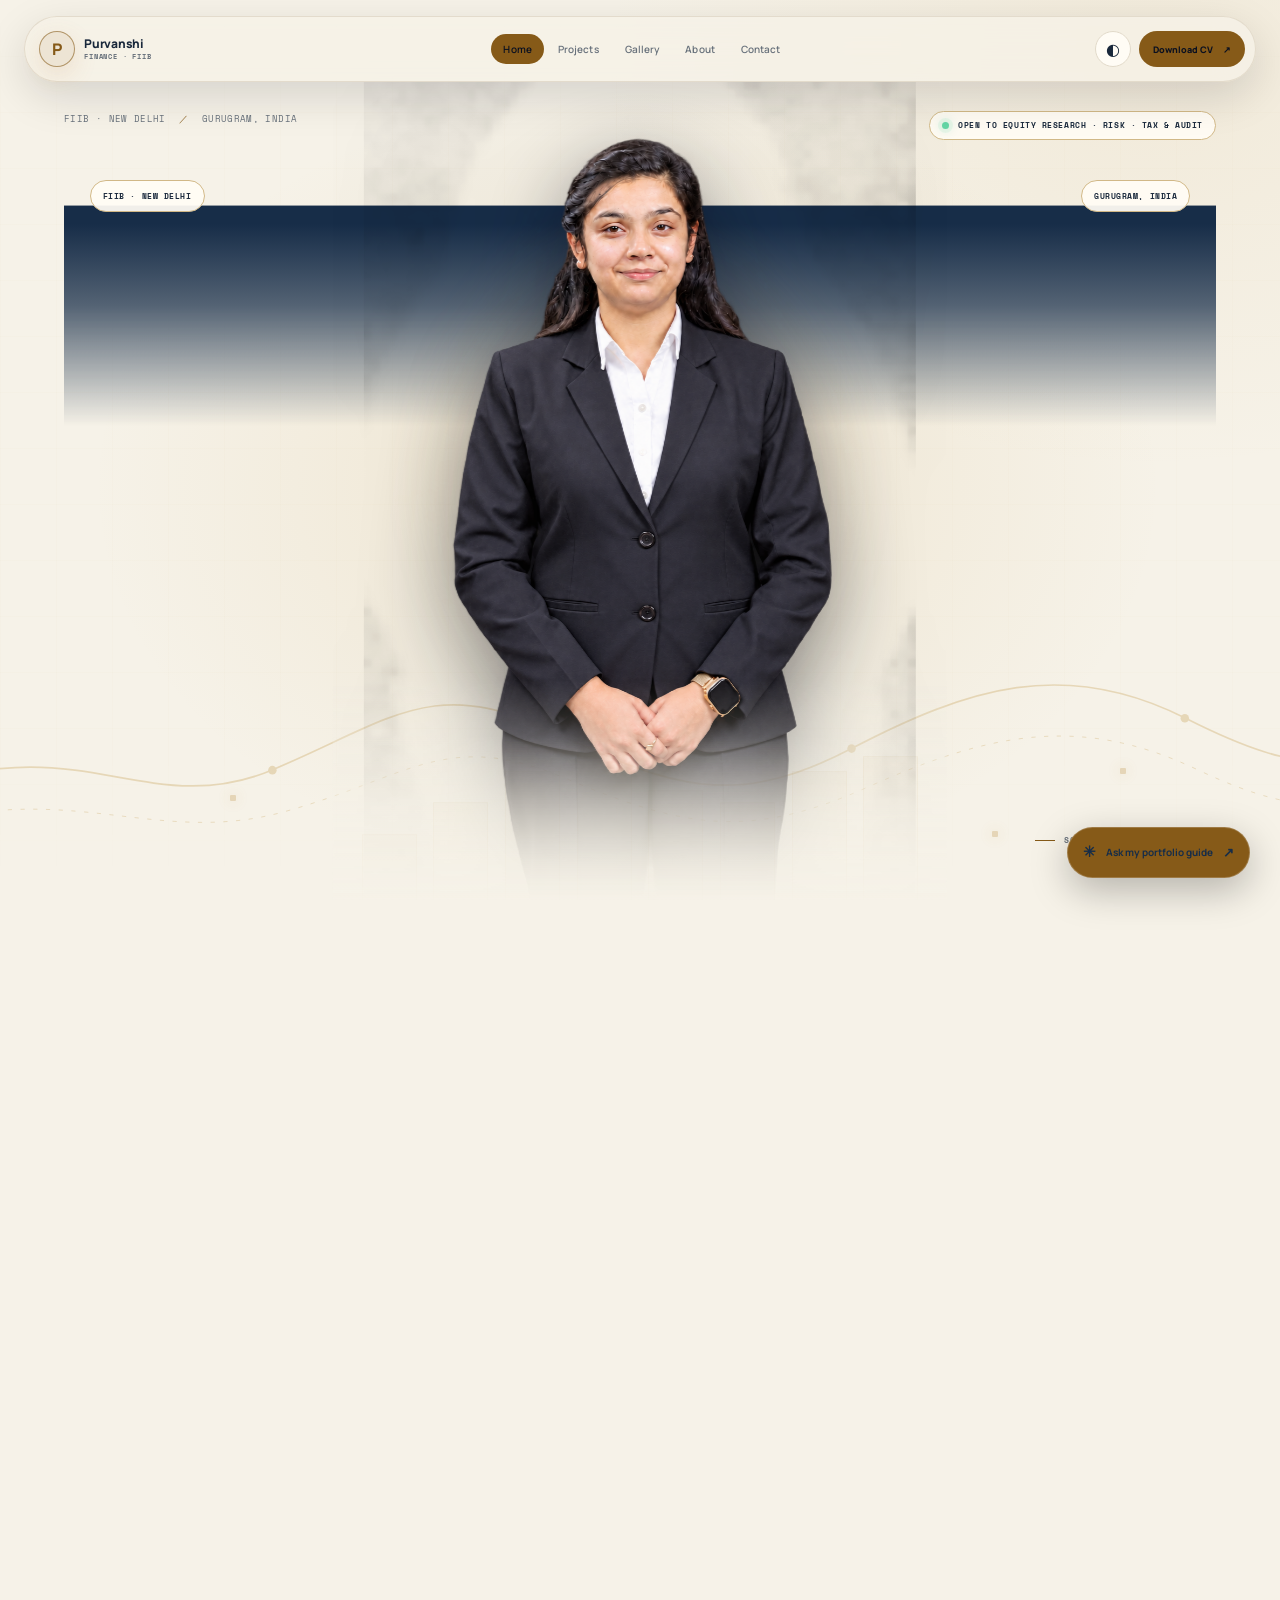
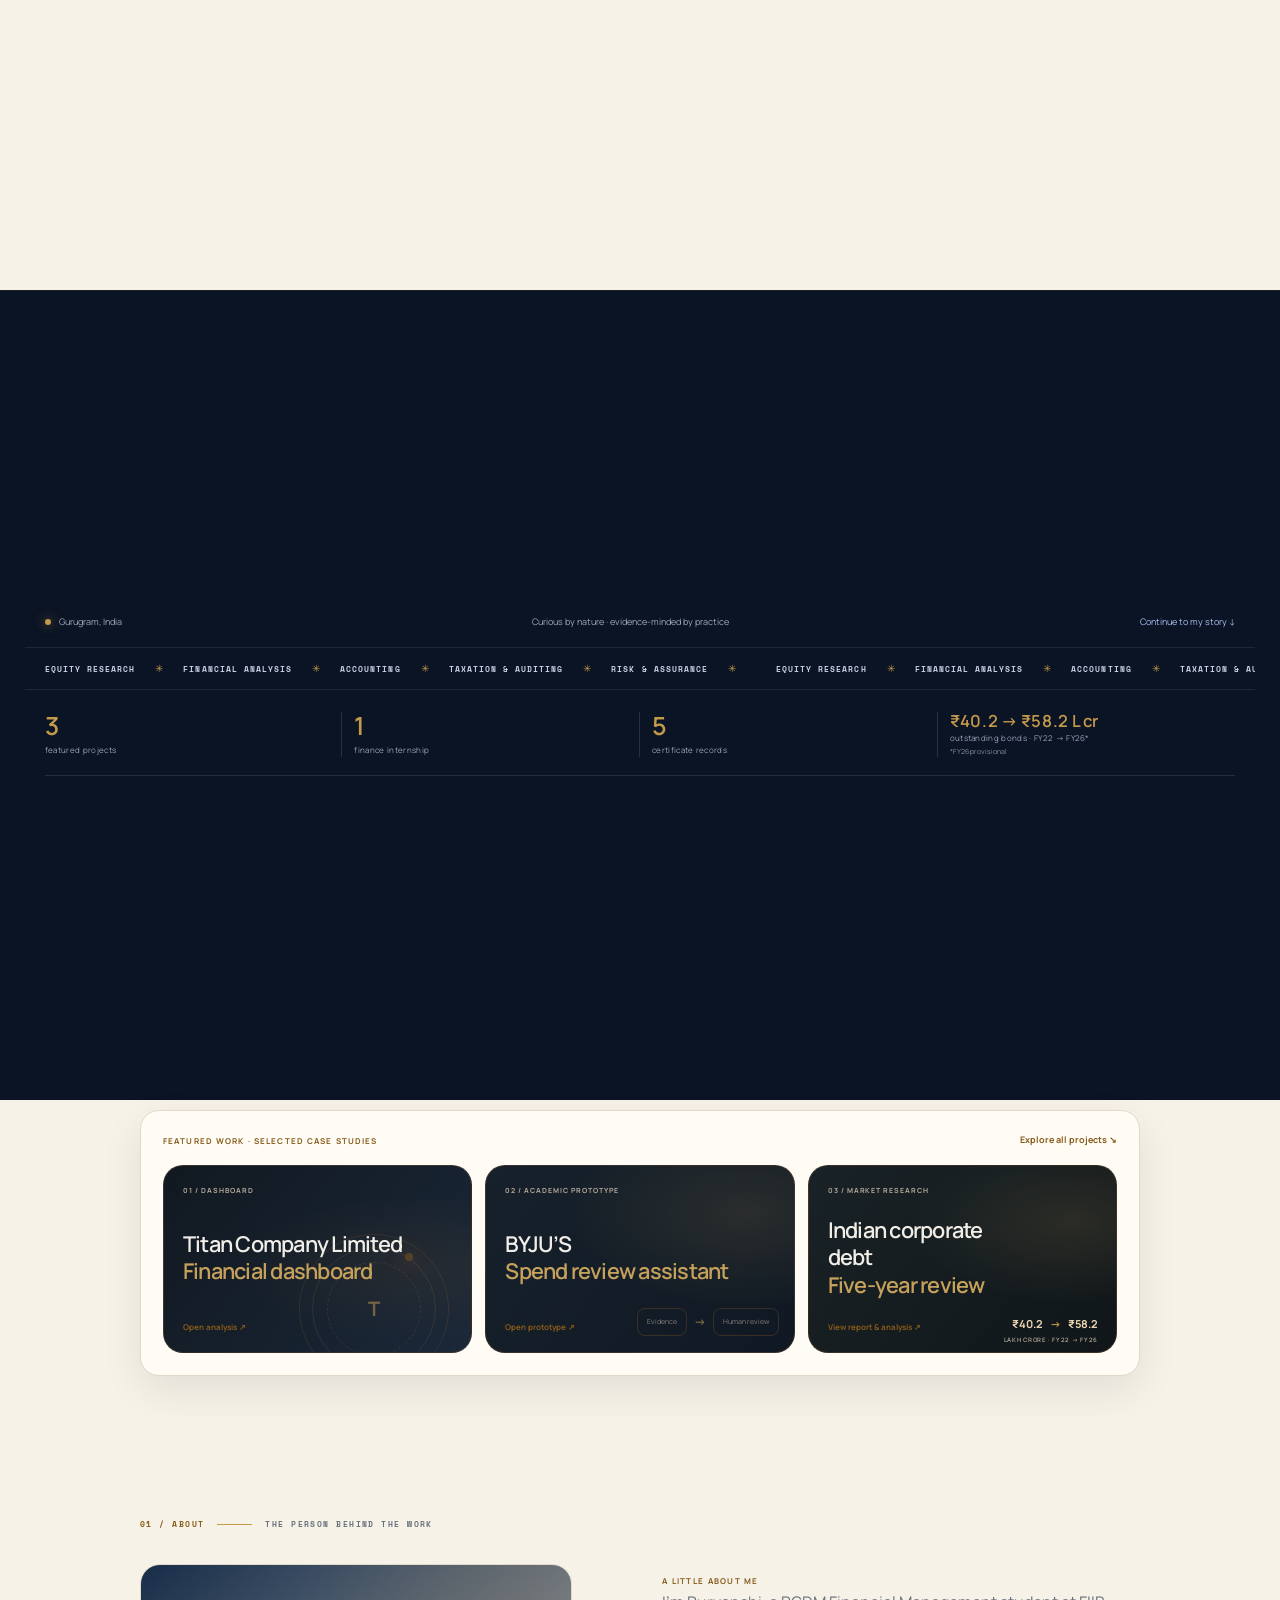
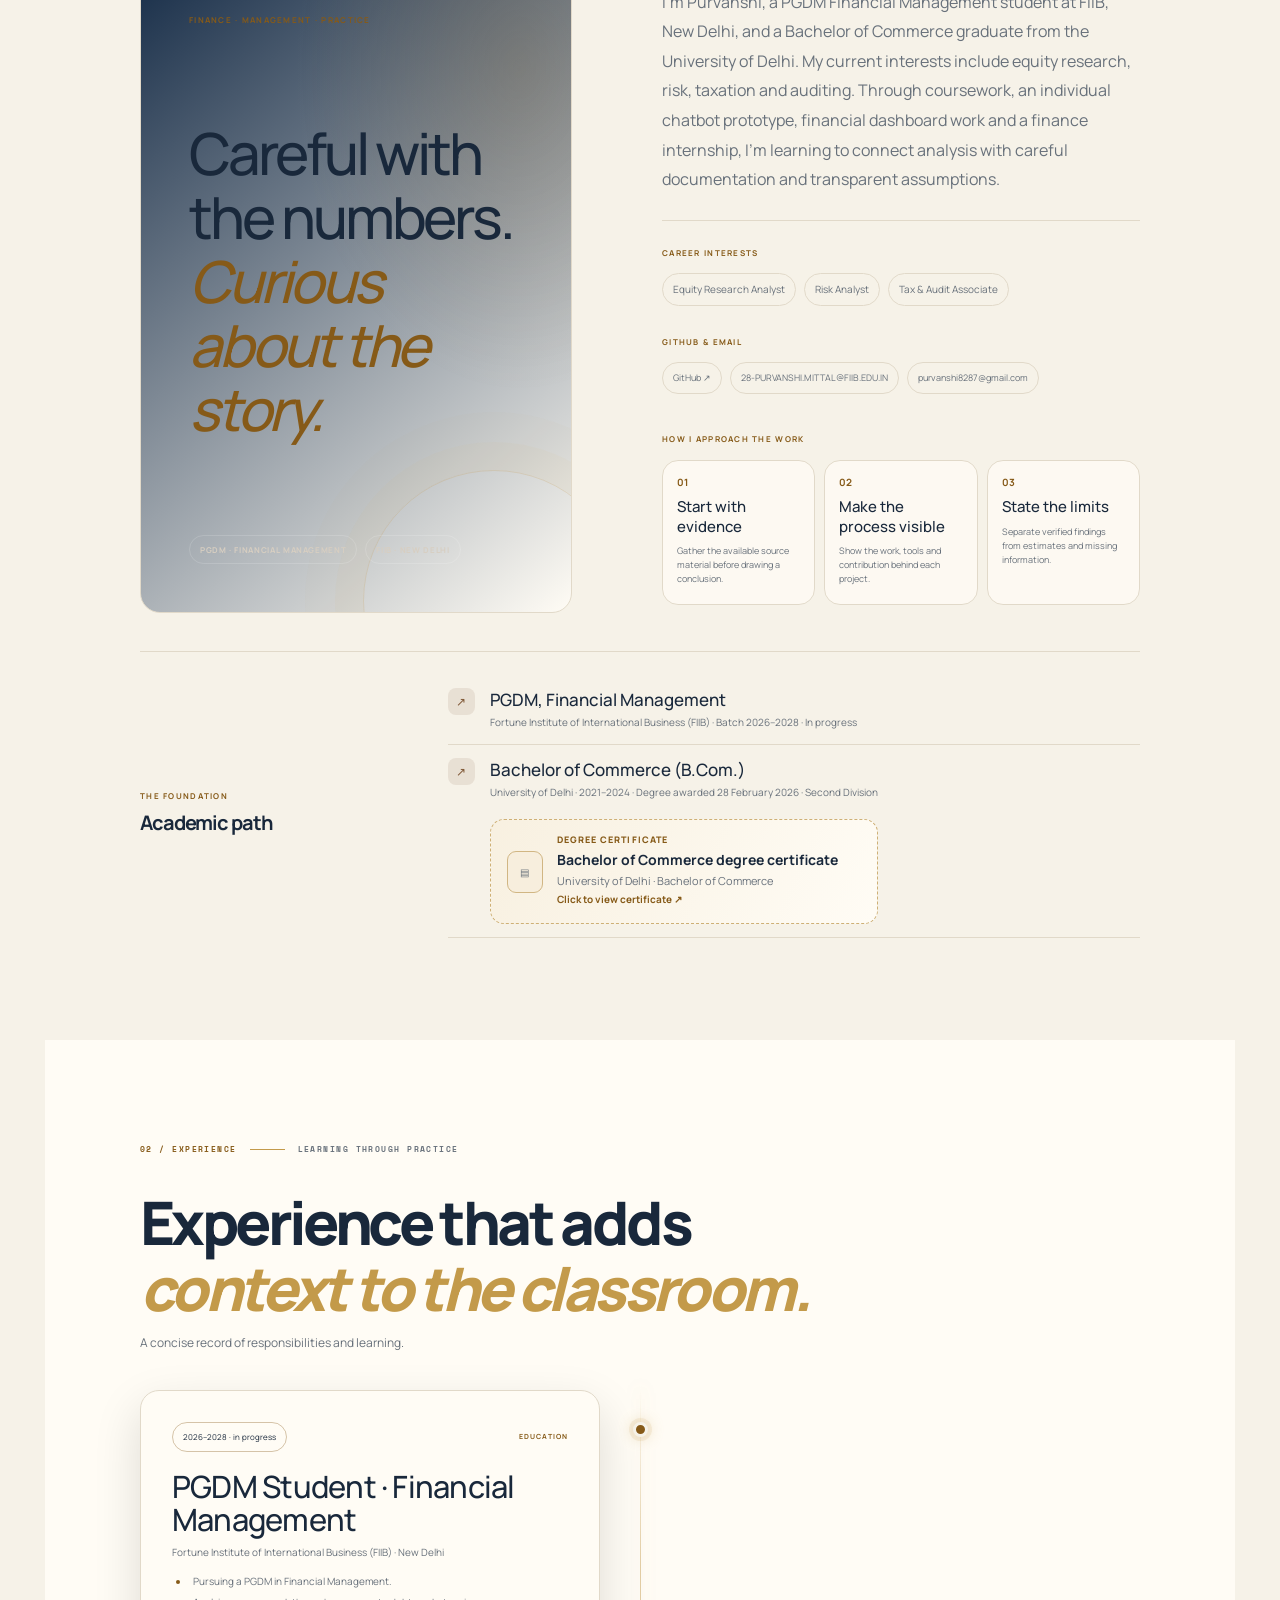
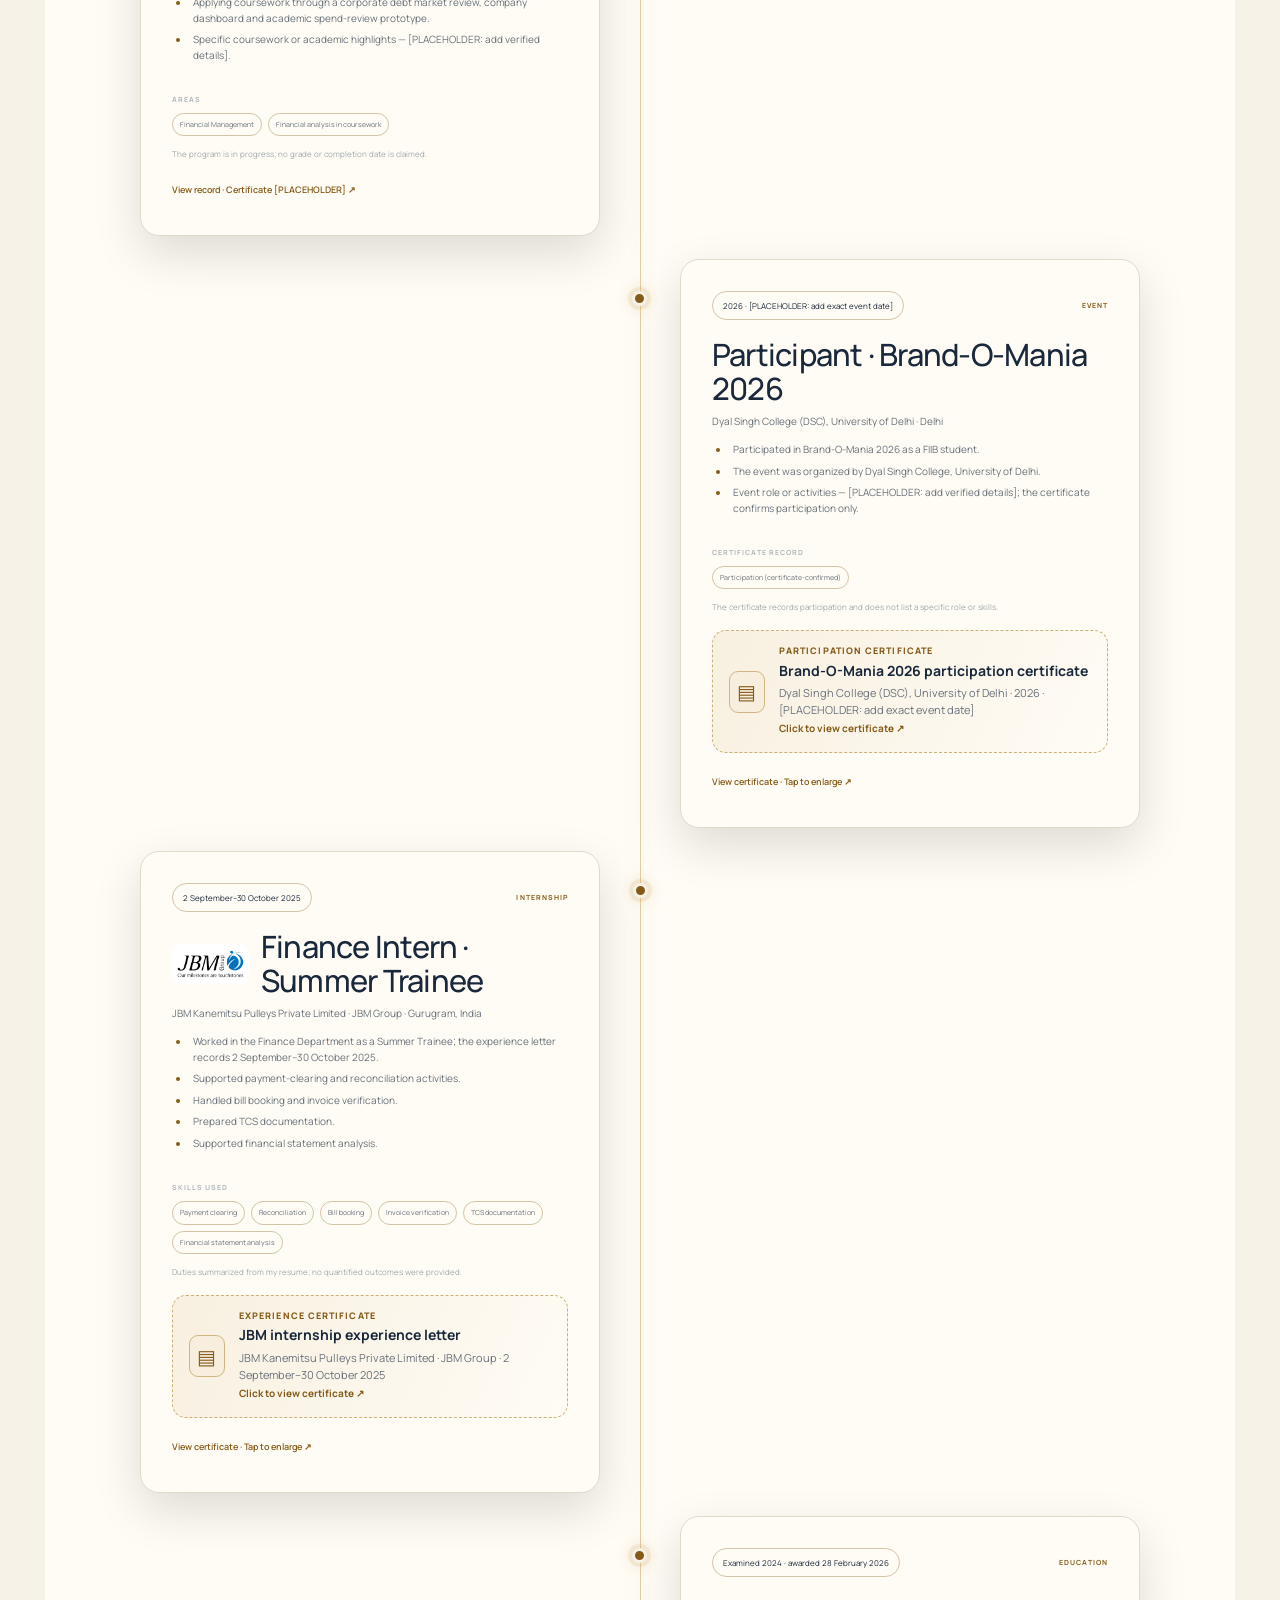
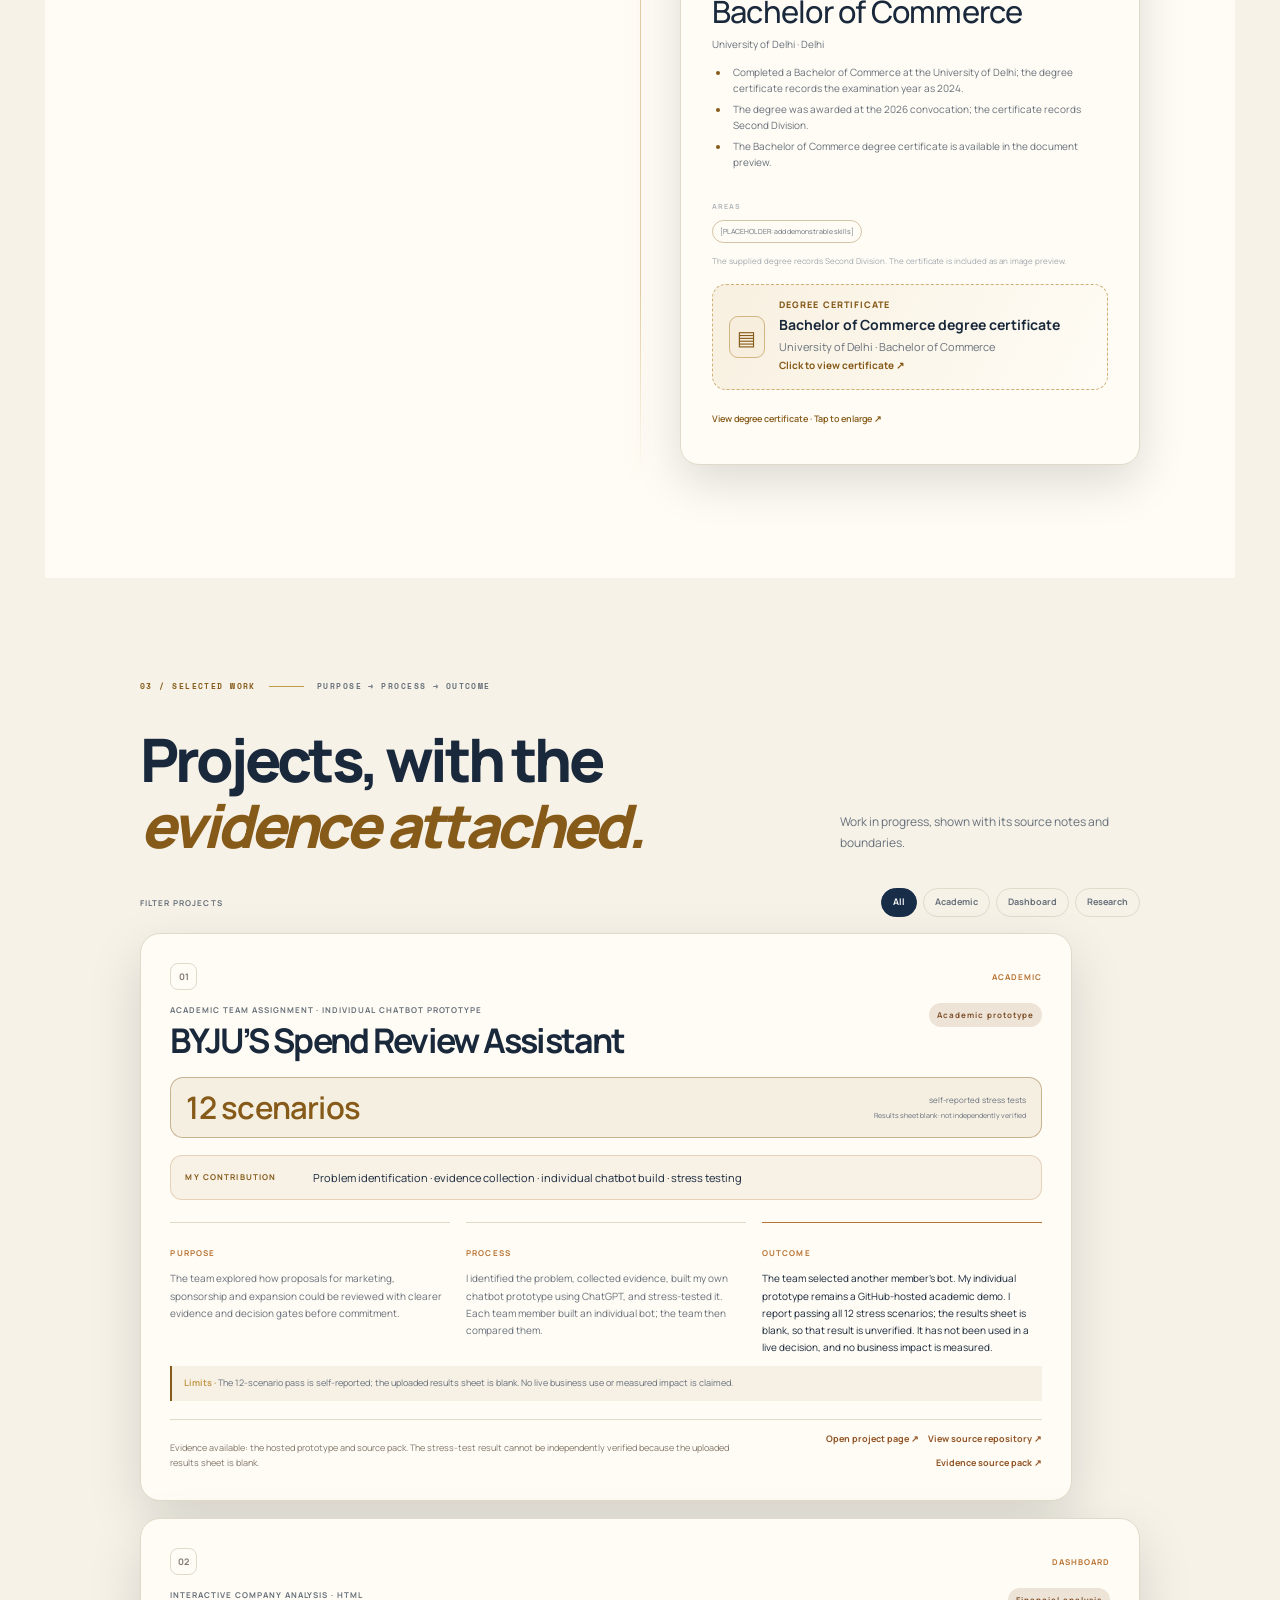
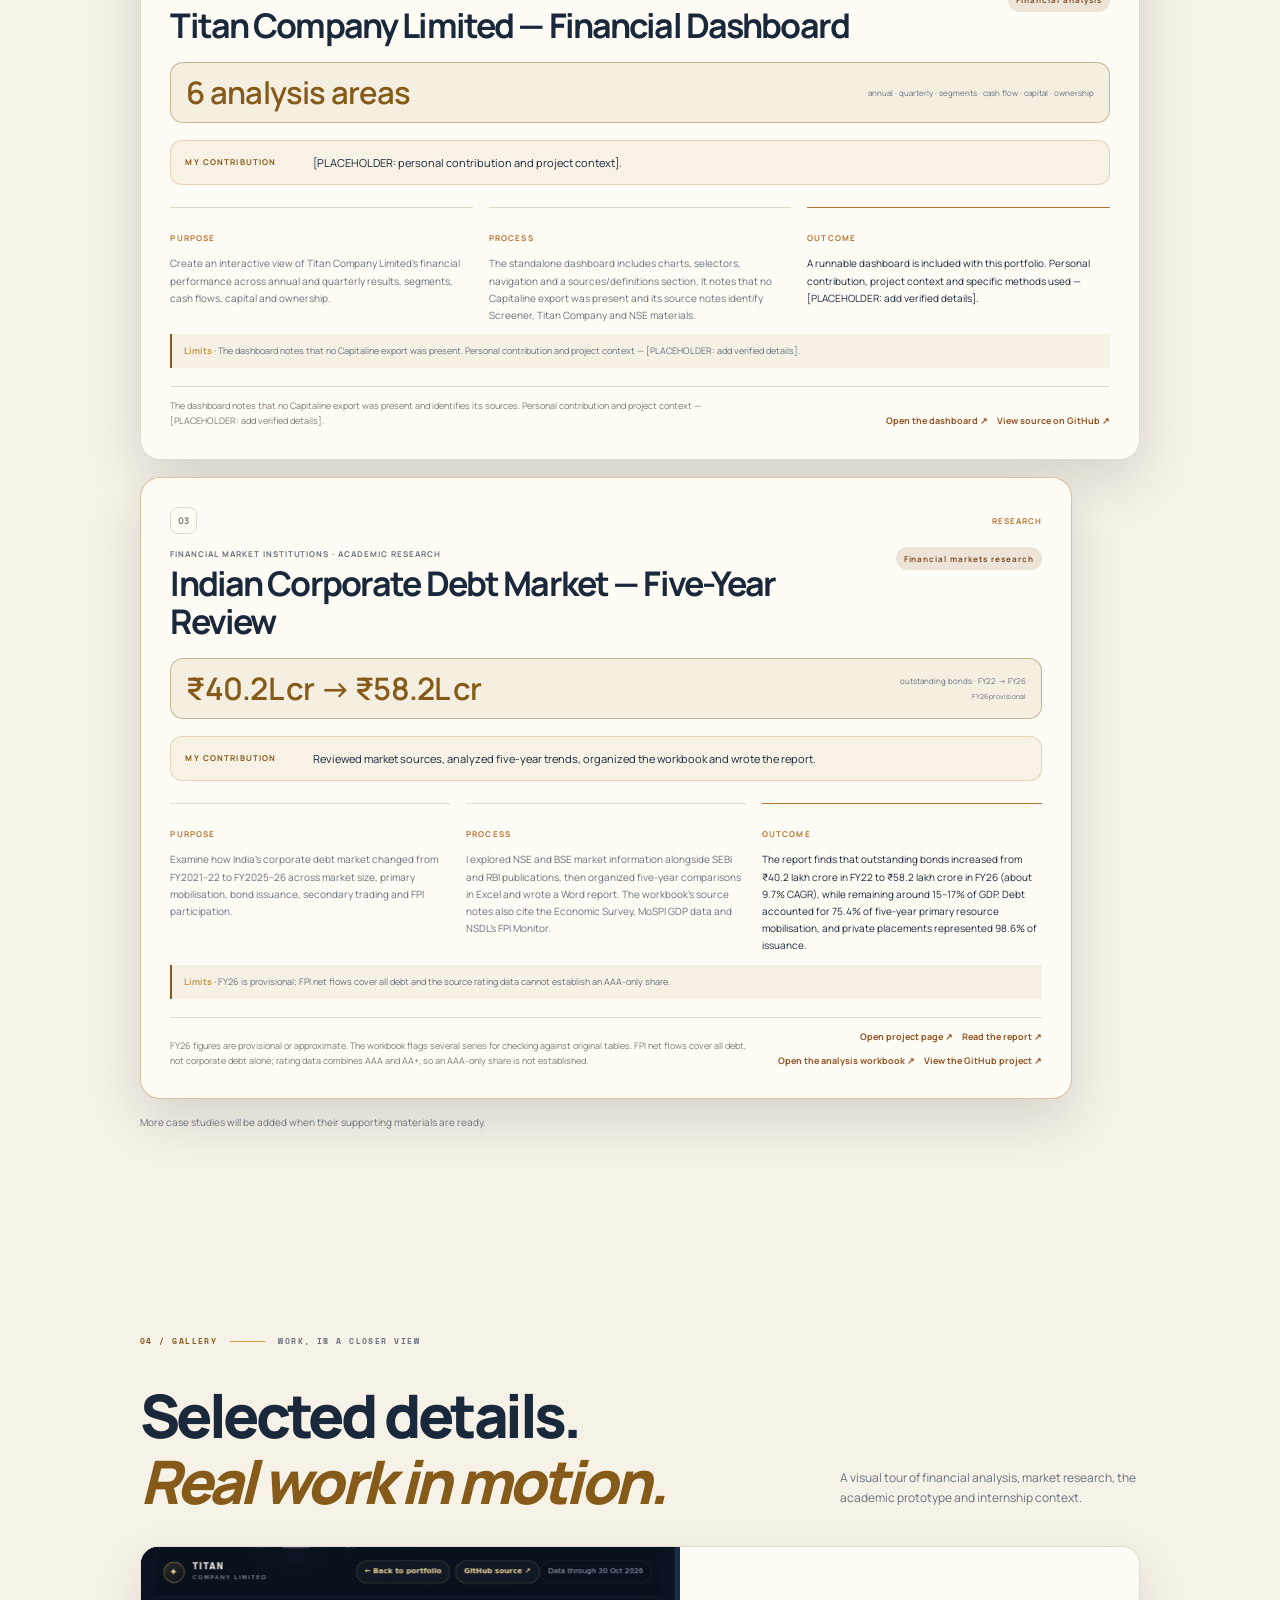
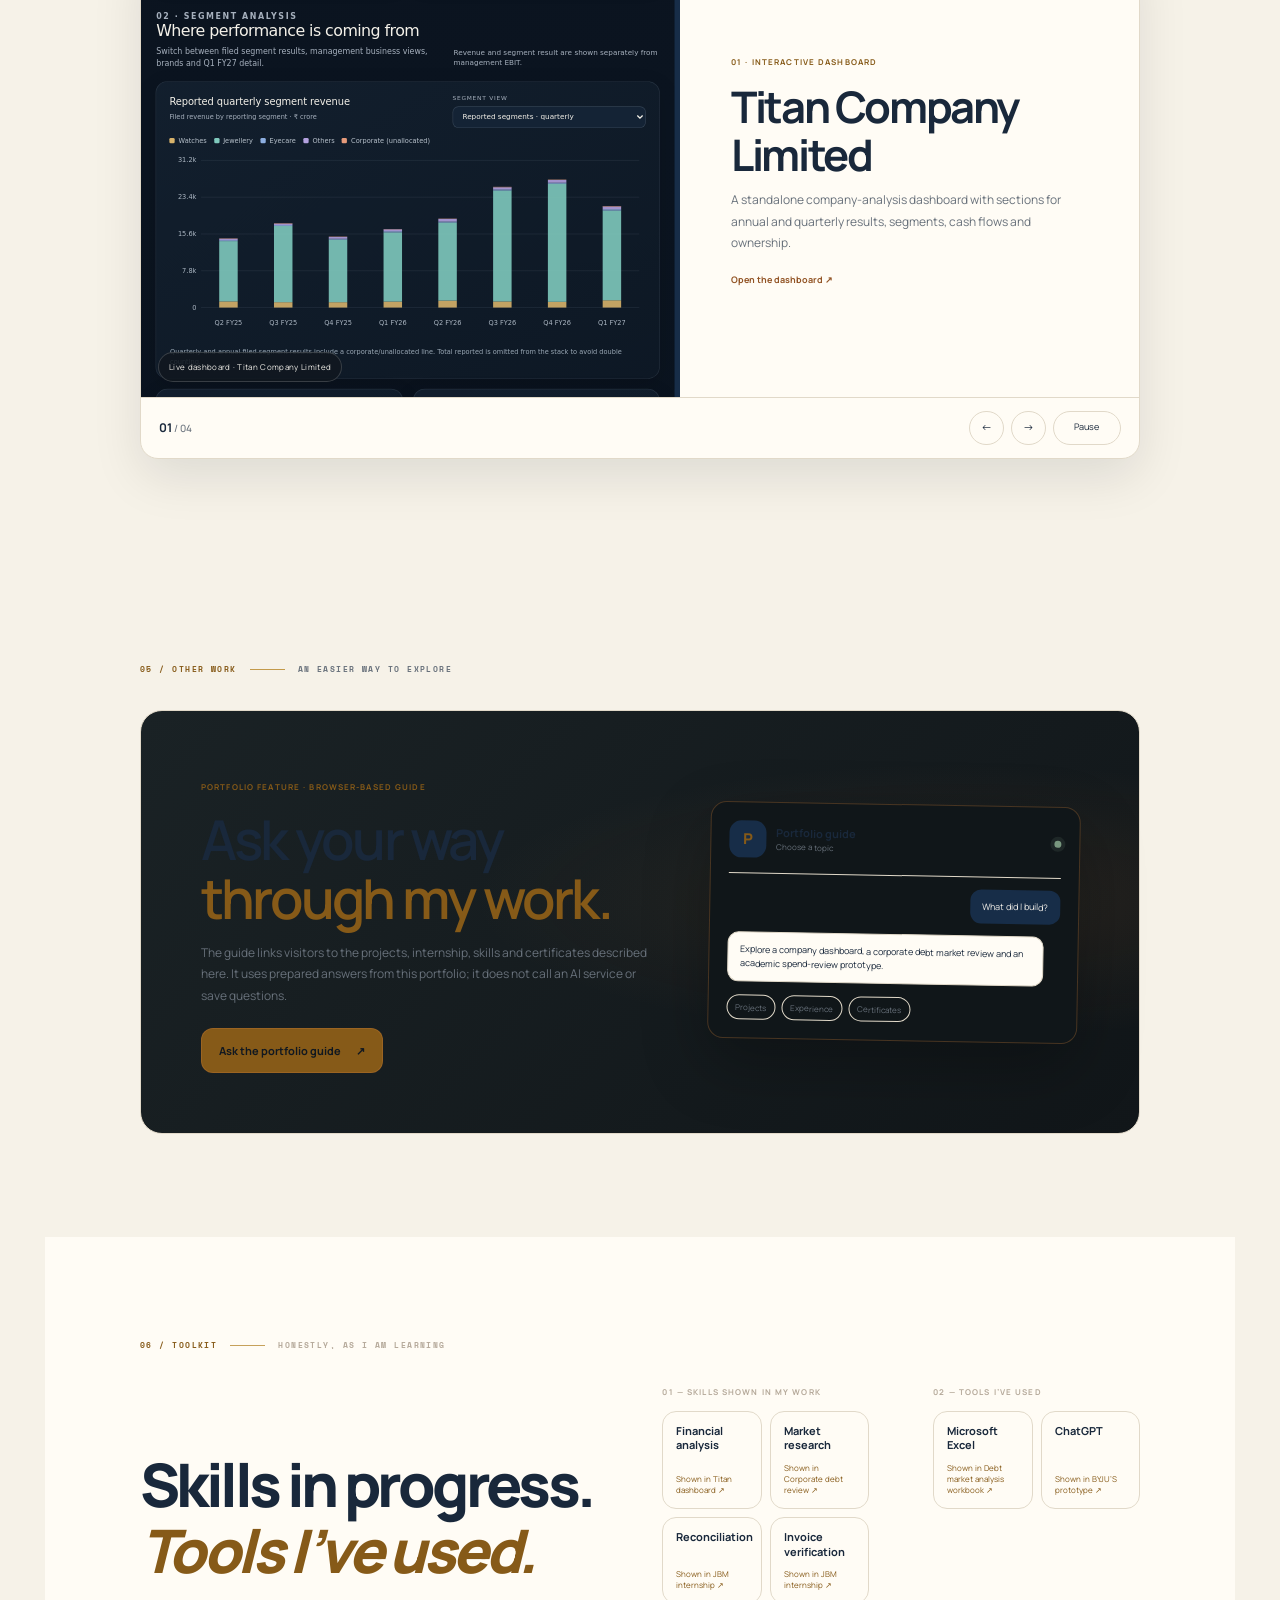
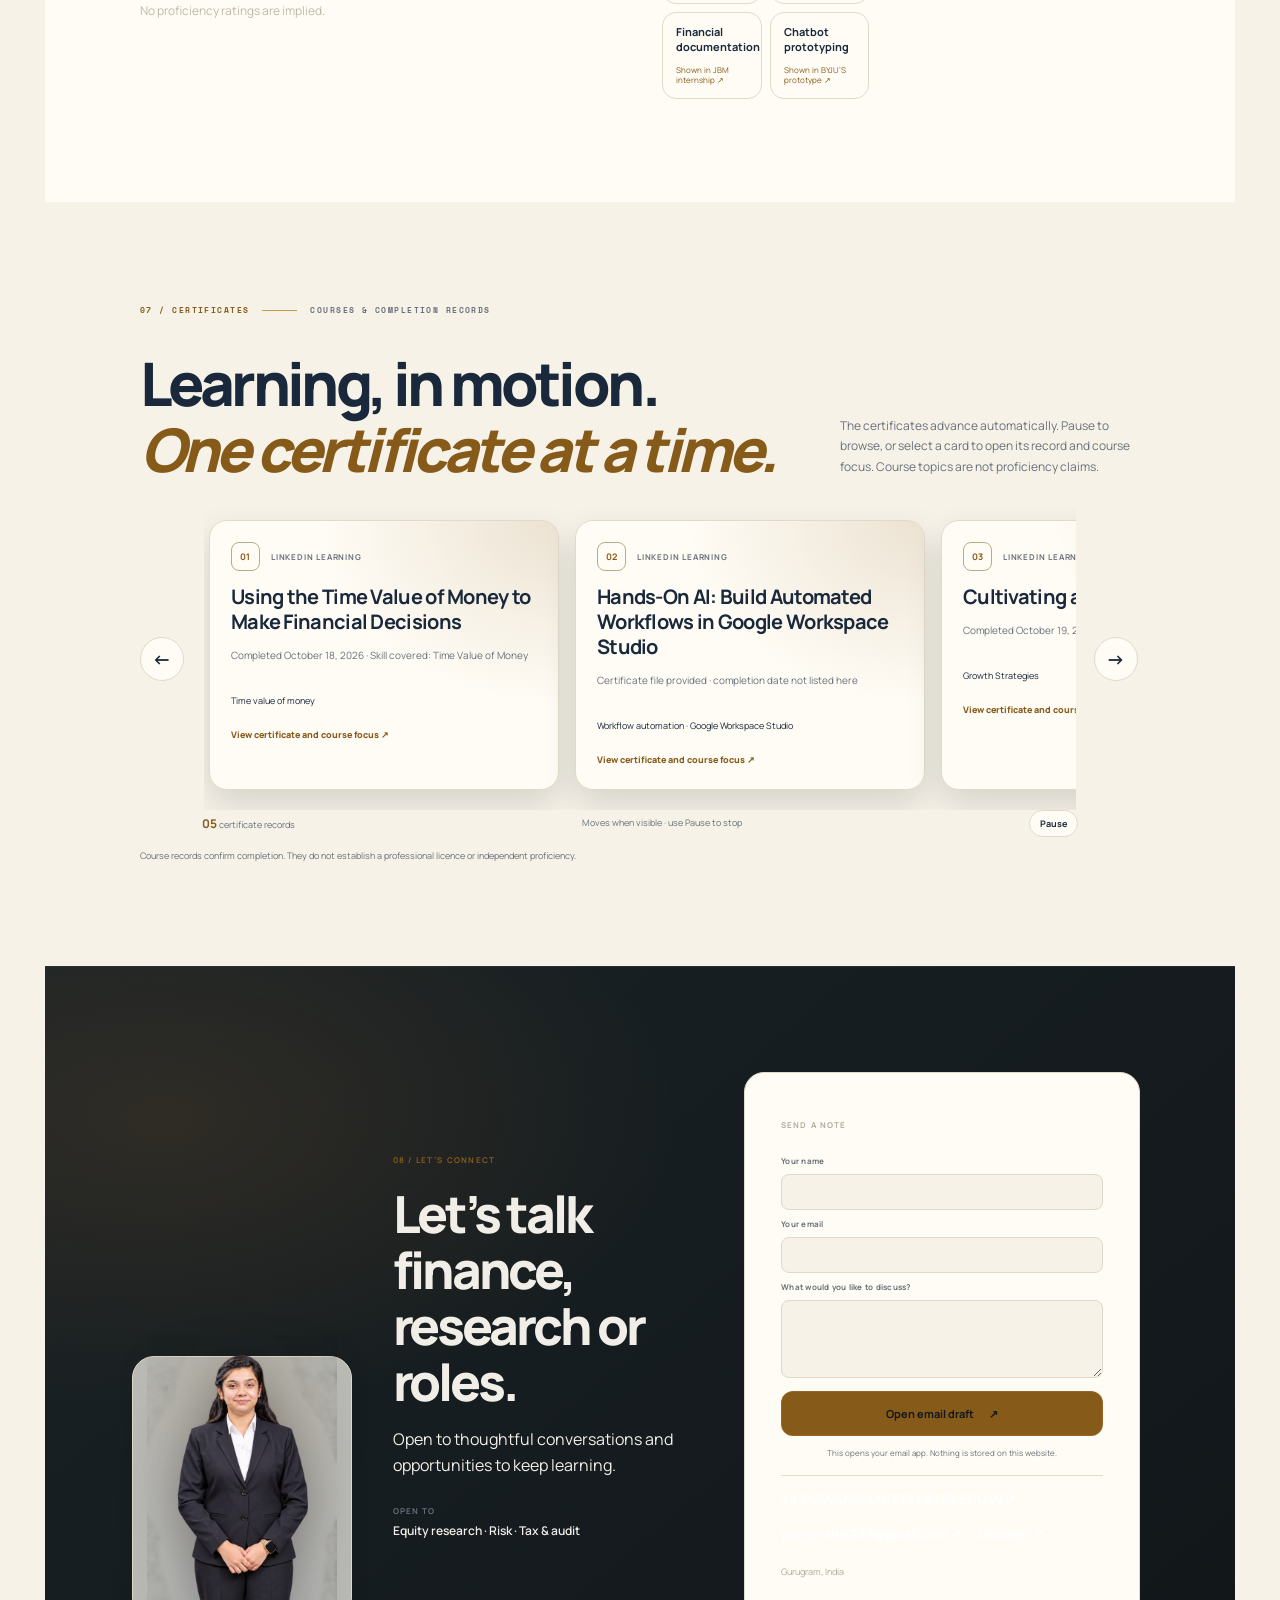
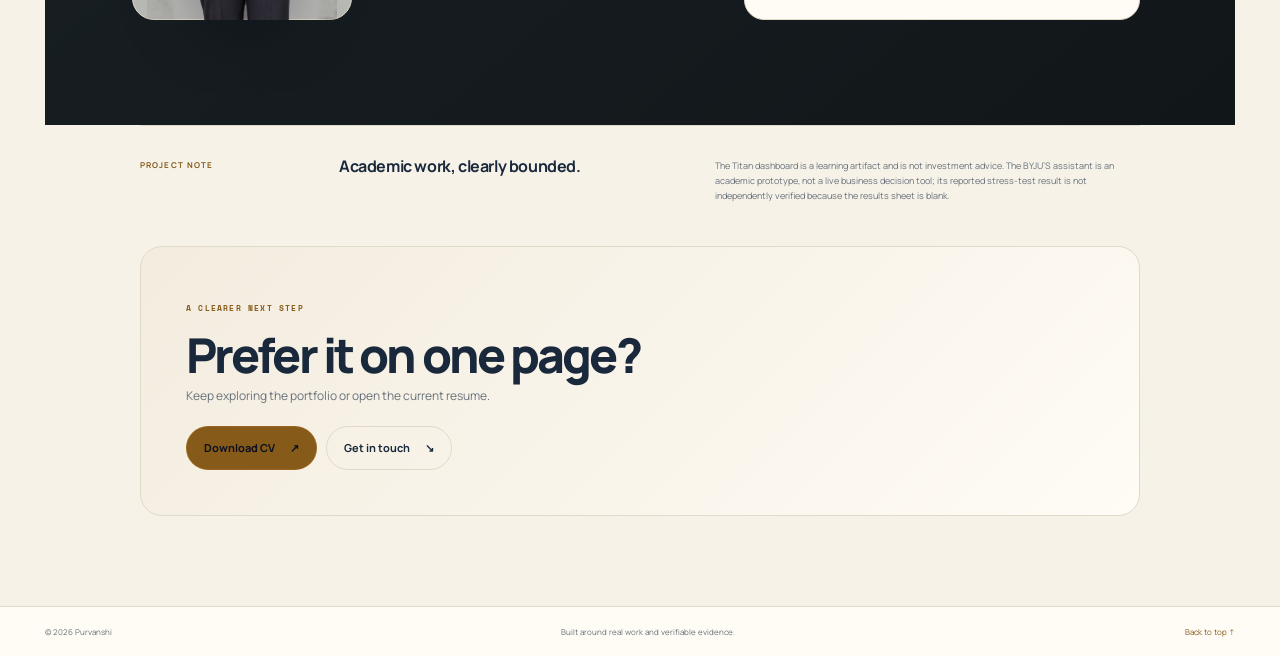
==== commit d0b5d054: "Lighten portfolio hero for ivory palette" ====
--- a/index.html
+++ b/index.html
@@ -9,9 +9,9 @@
   <link rel="preconnect" href="https://fonts.googleapis.com">
   <link rel="preconnect" href="https://fonts.gstatic.com" crossorigin>
   <link href="https://fonts.googleapis.com/css2?family=Manrope:wght@400;500;600;700;800&family=Oswald:wght@400;500;600;700&family=Space+Mono:wght@400;700&display=swap" rel="stylesheet">
-  <link rel="stylesheet" href="styles.css?v=37">
+  <link rel="stylesheet" href="styles.css?v=38">
   <script src="content.js?v=13" defer></script>
-  <script src="app.js?v=22" defer></script>
+  <script src="app.js?v=23" defer></script>
 </head>
 <body data-theme="light">
   <a class="skip-link" href="#main">Skip to content</a>
--- a/styles.css
+++ b/styles.css
@@ -1739,3 +1739,24 @@
 .post-hero-content .experience-timeline-marker { box-shadow: 0 0 0 4px color-mix(in srgb, var(--gold) 12%, transparent), 0 0 16px color-mix(in srgb, var(--gold) 45%, transparent); }
 .hero-cv-button { border-color: var(--gold) !important; background: var(--gold) !important; color: #17263A !important; }
 .experience-placeholder-preview-icon, .experience-placeholder-preview-label { color: var(--accent); }
+
+/* Make the opening hero reflect the light 60/30/10 palette too. */
+.hero-scroll-wrapper, .hero-stage { background: var(--paper); color: var(--ink); }
+.hero-stage-grid { background-image: linear-gradient(color-mix(in srgb, var(--gold) 10%, transparent) 1px, transparent 1px), linear-gradient(90deg, color-mix(in srgb, var(--gold) 10%, transparent) 1px, transparent 1px); }
+.hero-stage-glow { background: radial-gradient(ellipse at 49% 54%, color-mix(in srgb, var(--gold) 15%, transparent), transparent 58%), radial-gradient(ellipse at 90% 8%, color-mix(in srgb, var(--gold) 9%, transparent), transparent 34%); }
+.hero-giant-name { background: linear-gradient(180deg, var(--forest) 8%, color-mix(in srgb, var(--forest) 72%, var(--paper)) 45%, transparent 98%); }
+.hero-scroll-portrait::after { background: linear-gradient(180deg, transparent 70%, color-mix(in srgb, var(--paper) 97%, transparent) 100%); }
+.hero-portrait-glow { background: radial-gradient(ellipse, color-mix(in srgb, var(--gold) 28%, transparent), color-mix(in srgb, var(--gold) 12%, transparent) 38%, transparent 74%); }
+.hero-stage-coordinates, .hero-about-intro, .hero-scroll-cue { color: var(--muted); }
+.hero-open-to, .hero-stage-chip { border-color: color-mix(in srgb, var(--gold) 52%, var(--line)); background: color-mix(in srgb, var(--surface) 94%, transparent); color: var(--ink); }
+.hero-scroll-about h2 { color: var(--ink); }
+.hero-scroll-about h2 em, .hero-about-label { color: var(--accent); }
+.hero-about-subline { color: var(--ink); }
+.hero-about-actions a, .hero-about-reach button { border-color: var(--line); background: color-mix(in srgb, var(--surface) 88%, transparent); color: var(--ink); }
+.hero-about-actions a:hover { border-color: var(--accent); }
+.hero-about-actions .hero-cv-button { border-color: var(--gold); background: var(--gold); color: var(--forest); }
+.hero-about-reach { color: var(--muted); }
+.hero-about-reach a { color: var(--accent); text-decoration-color: color-mix(in srgb, var(--gold) 70%, transparent); }
+.hero-about-reach button { color: var(--ink); }
+.hero-interest-block > span { color: var(--muted); }
+.hero-interest-block .role-pill { border-color: var(--line); background: var(--surface); color: var(--ink); }
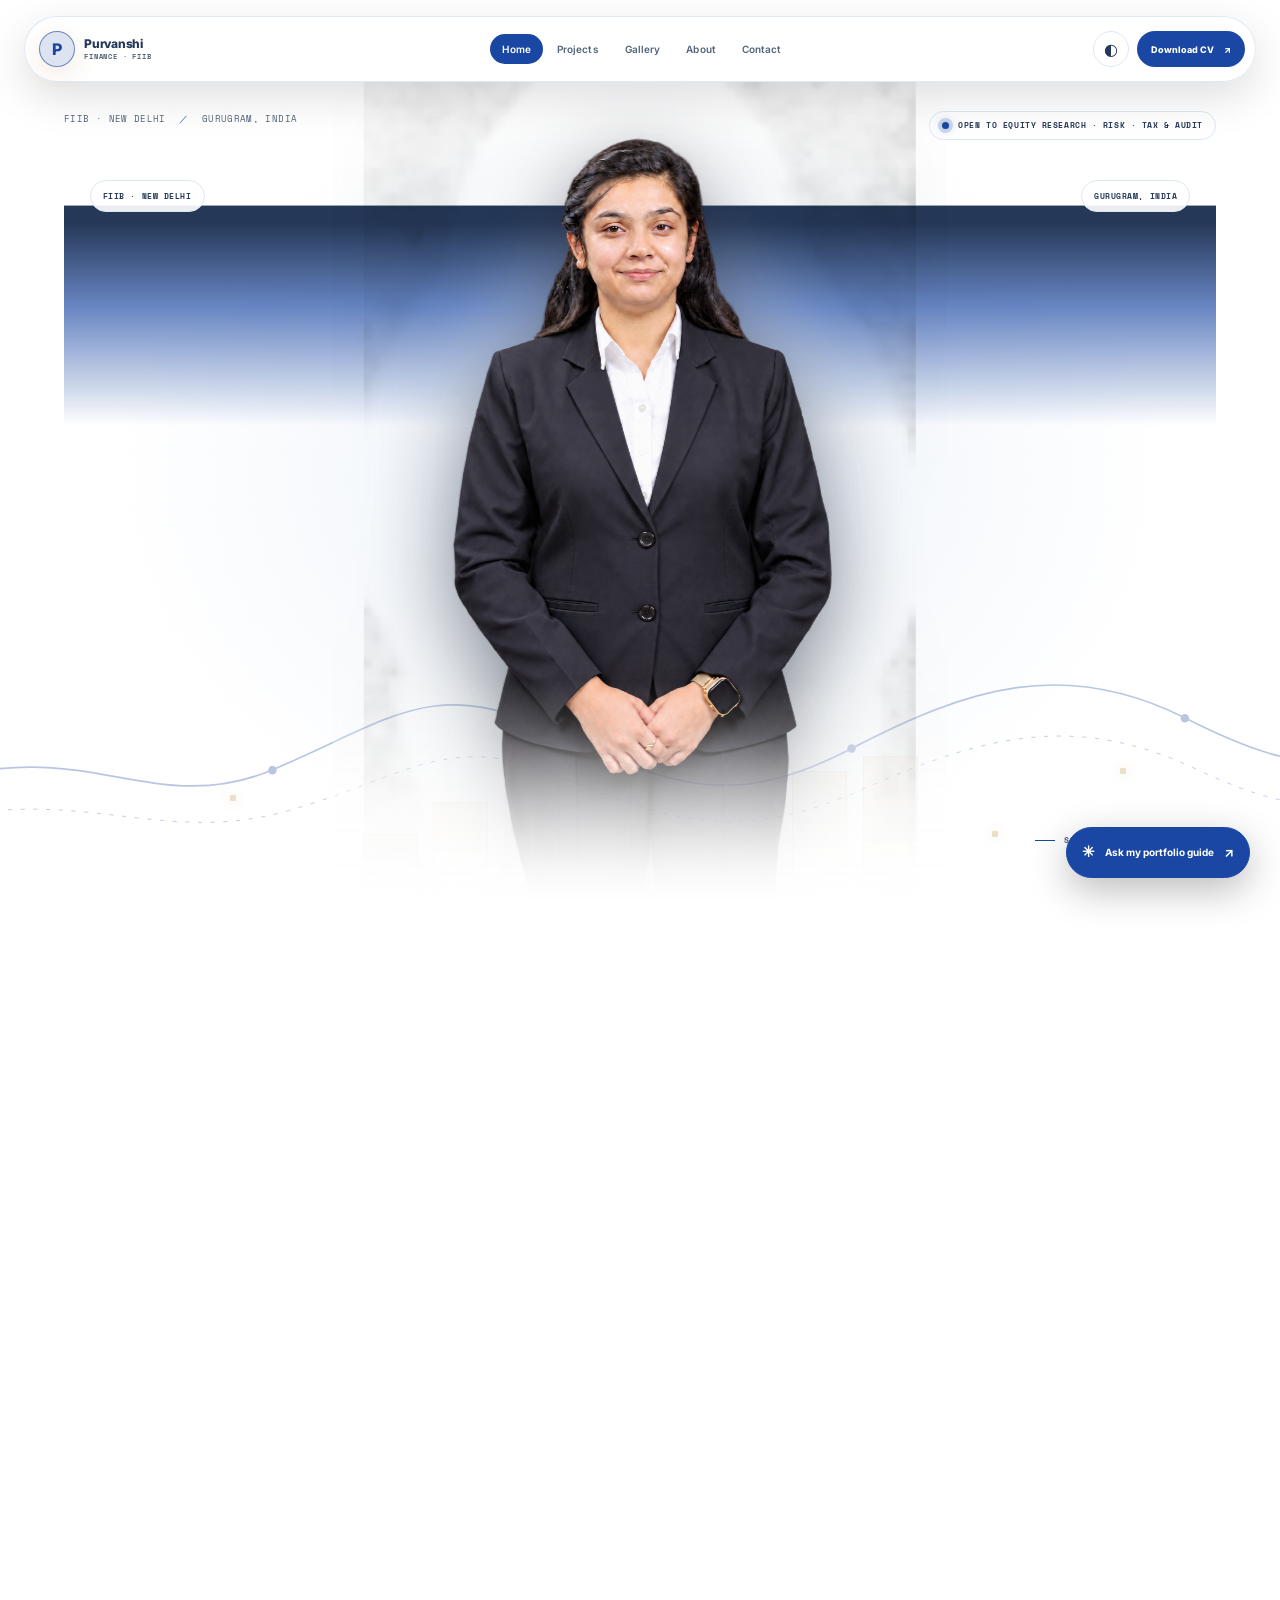
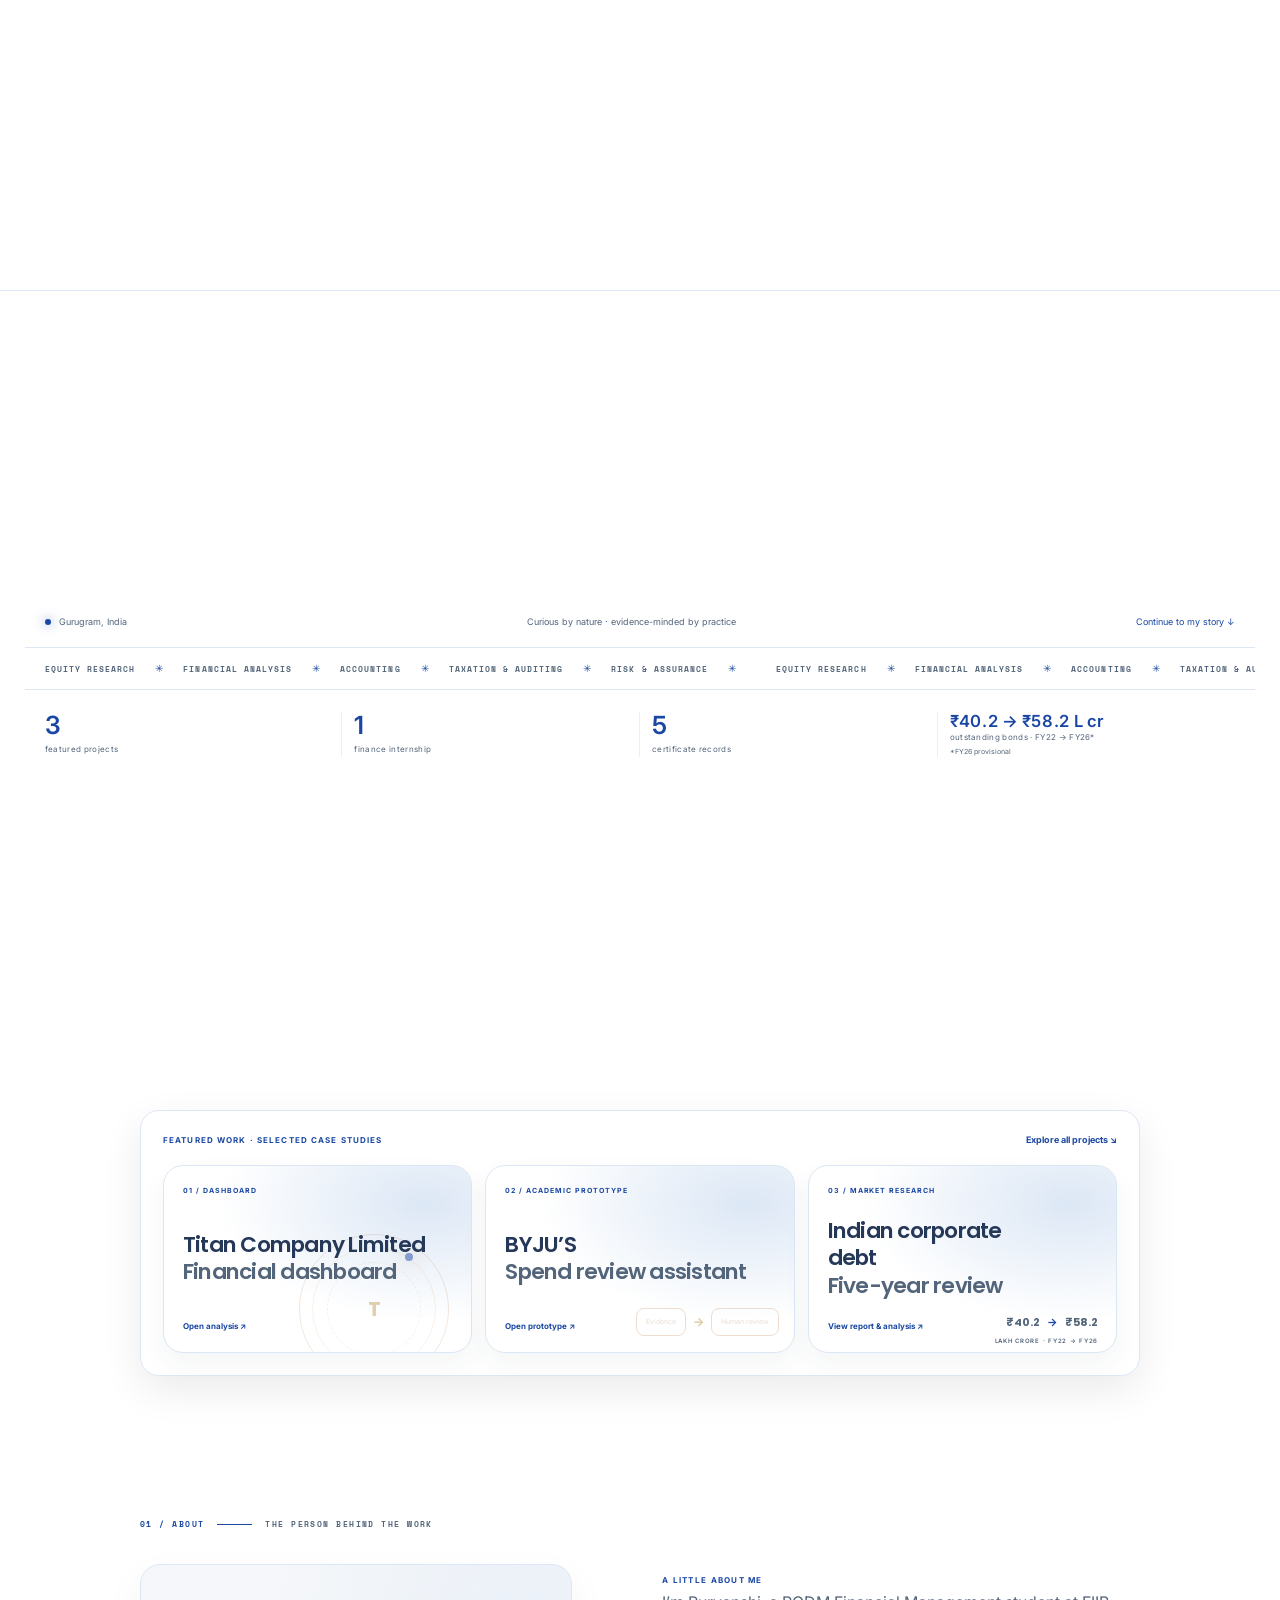
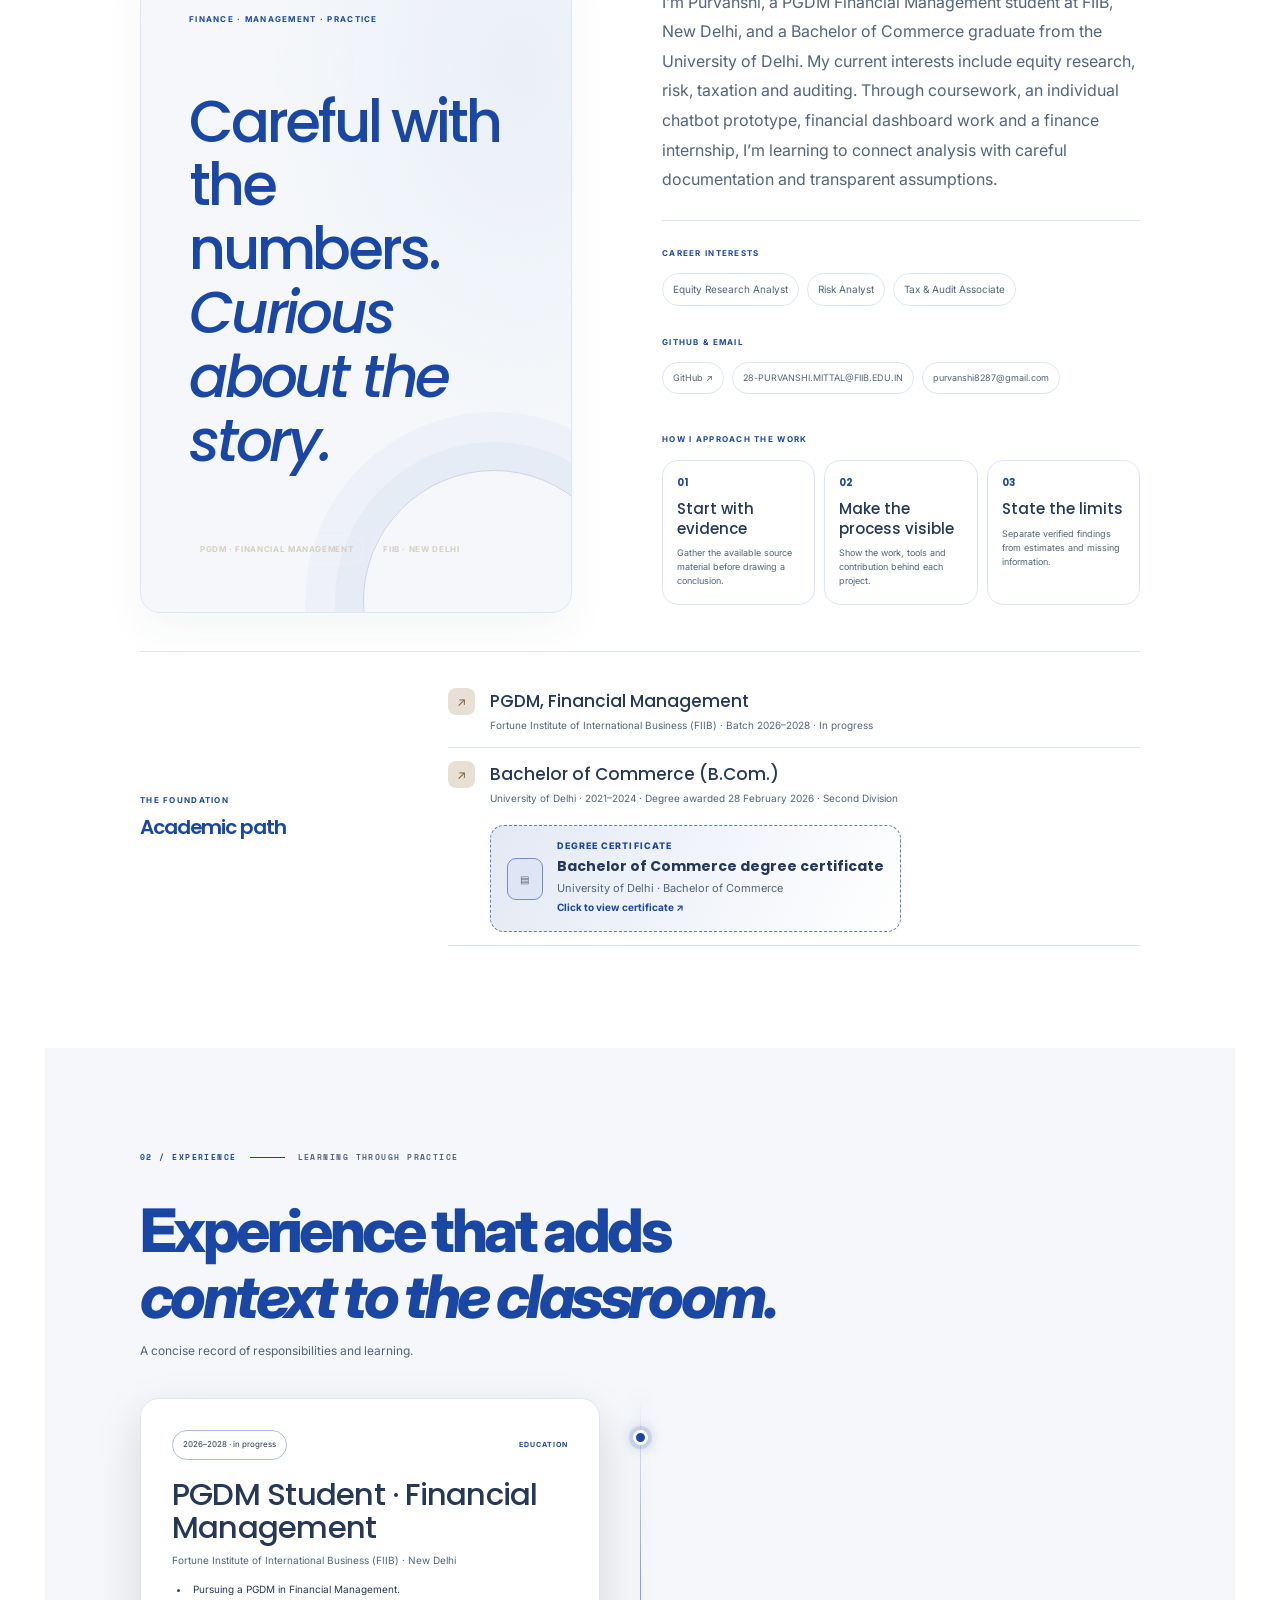
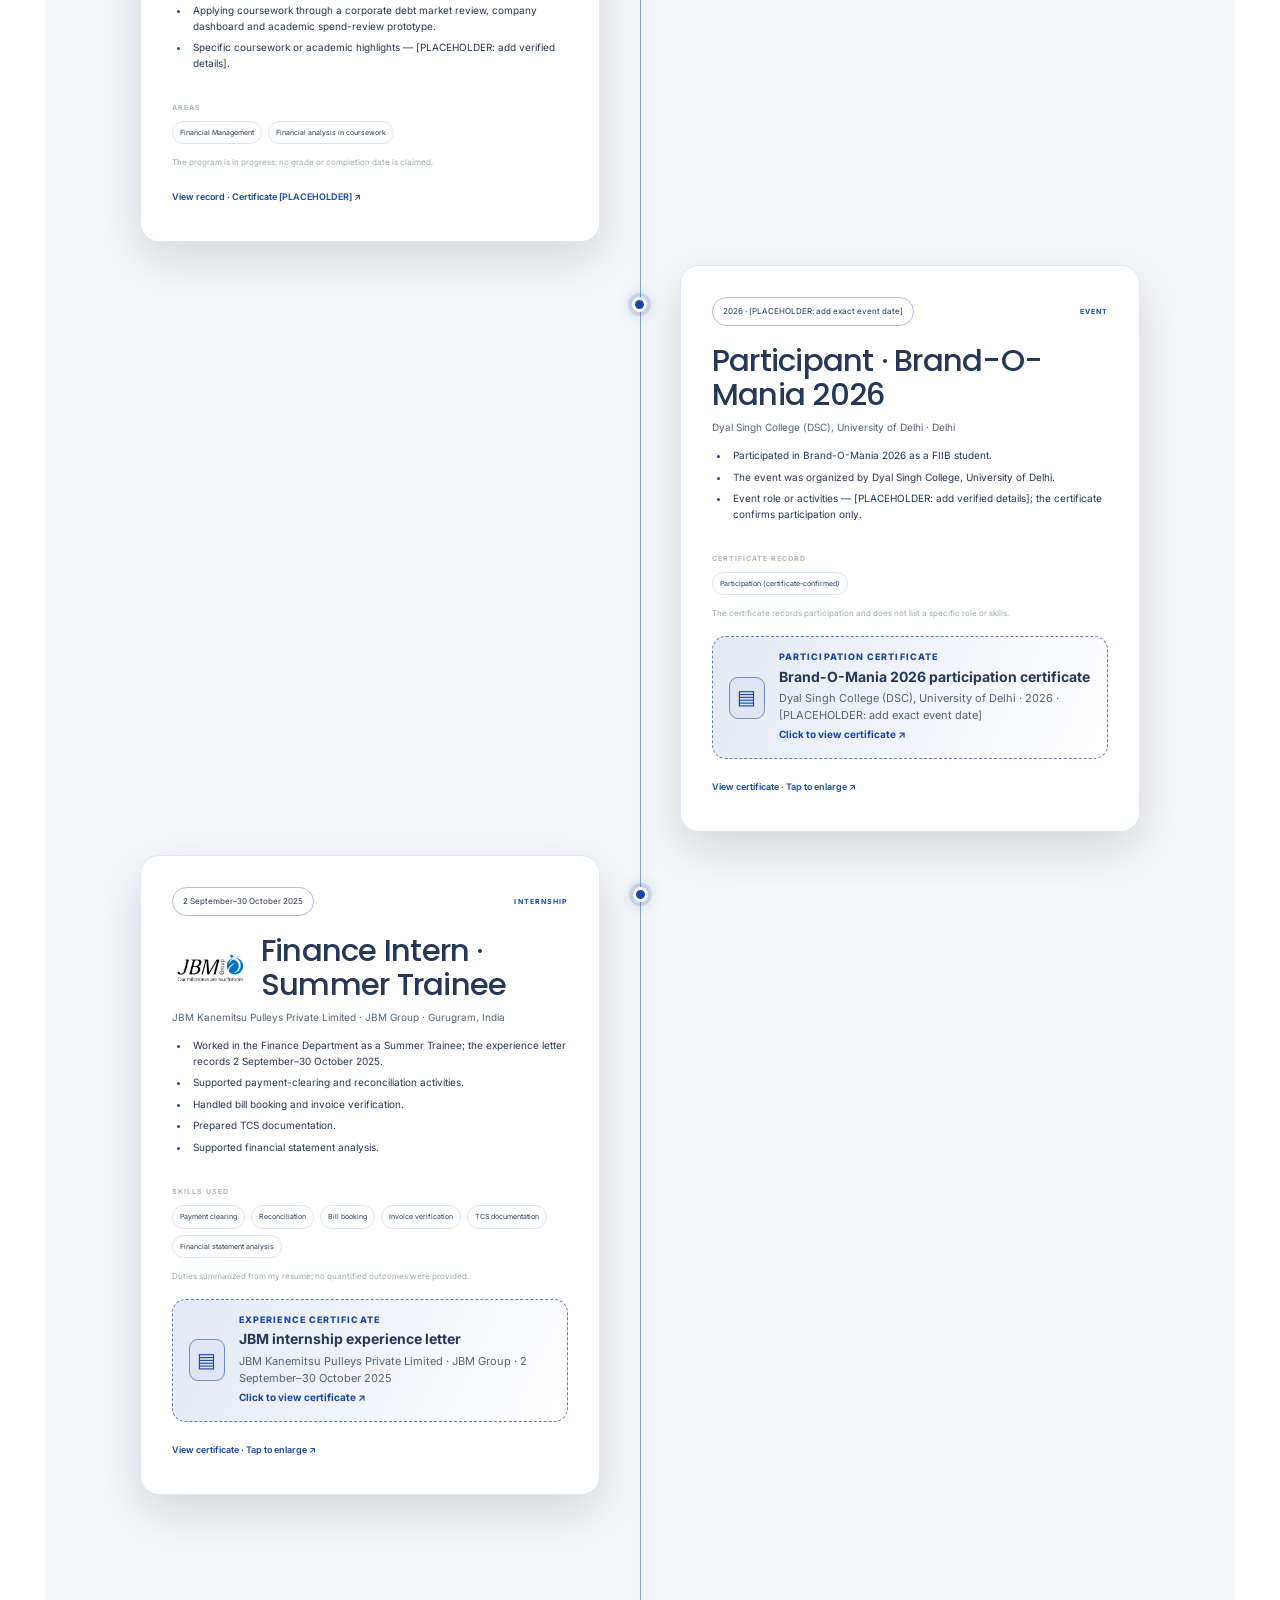
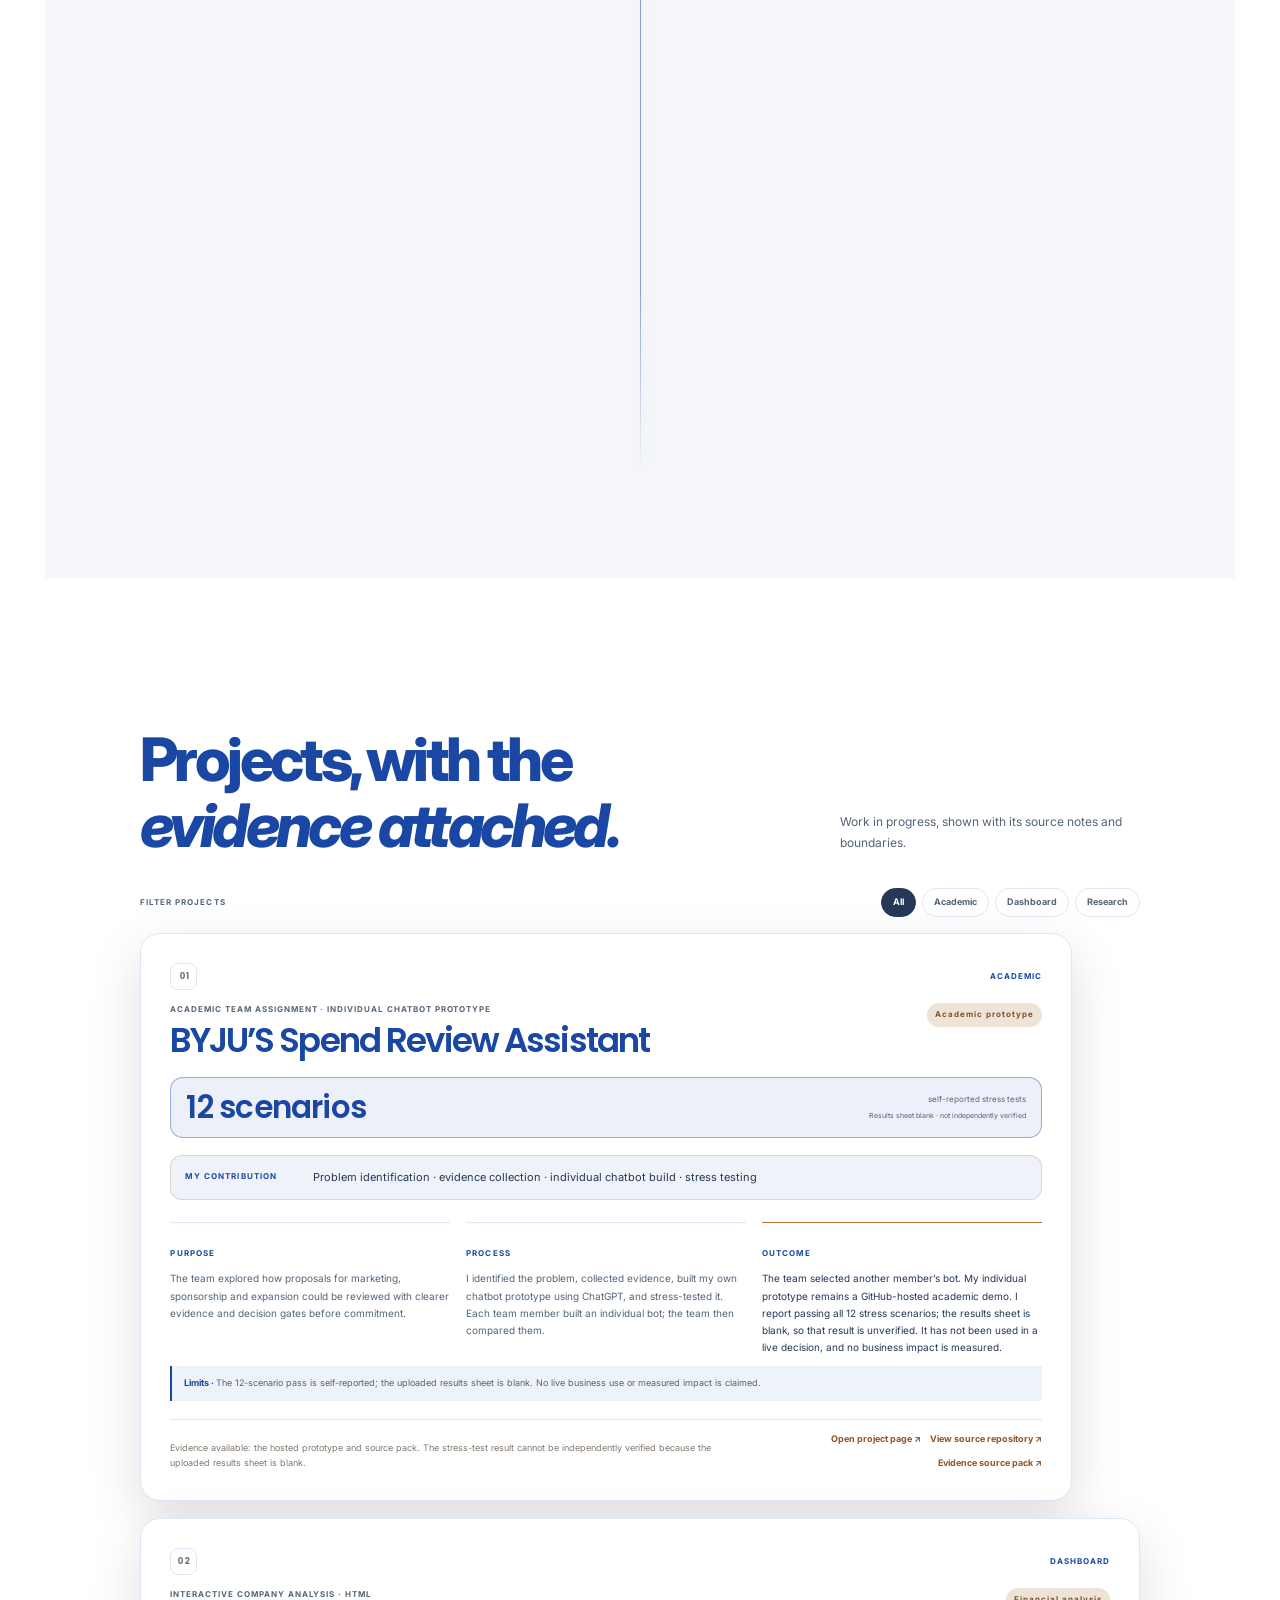
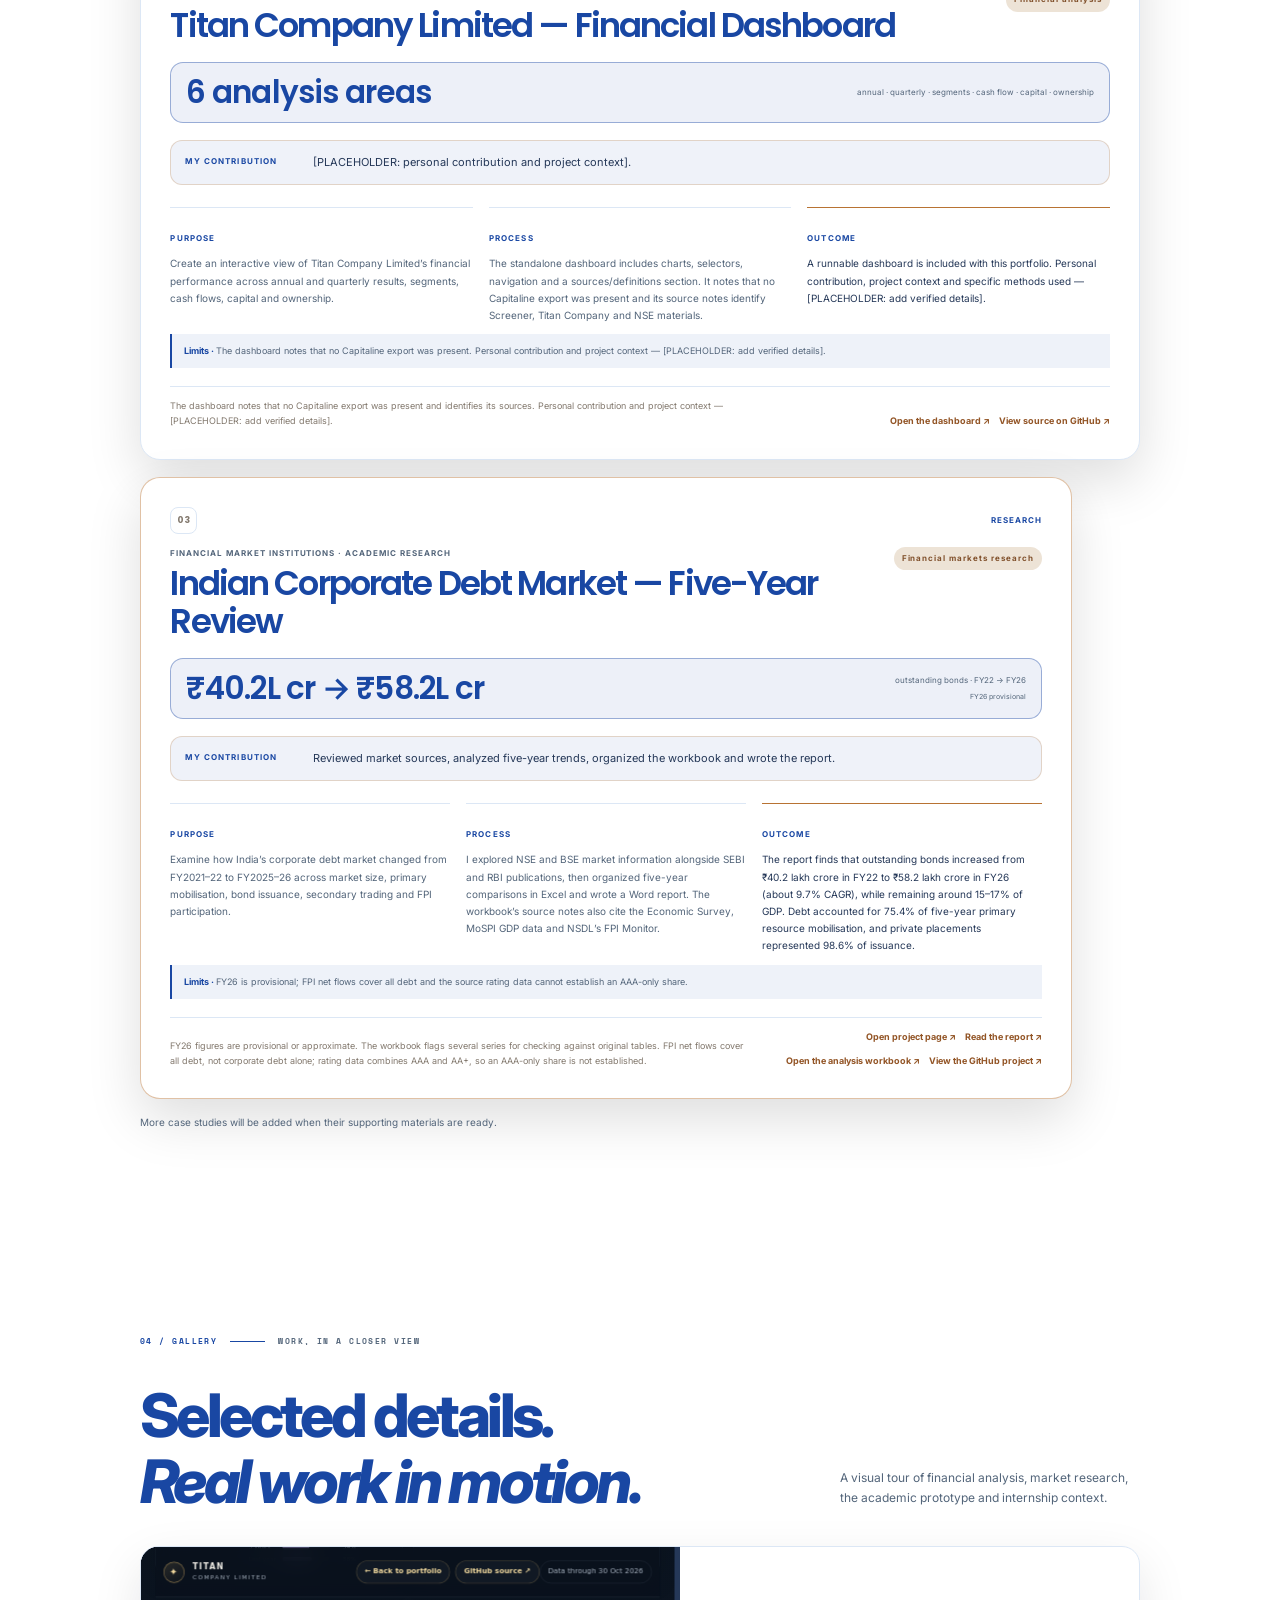
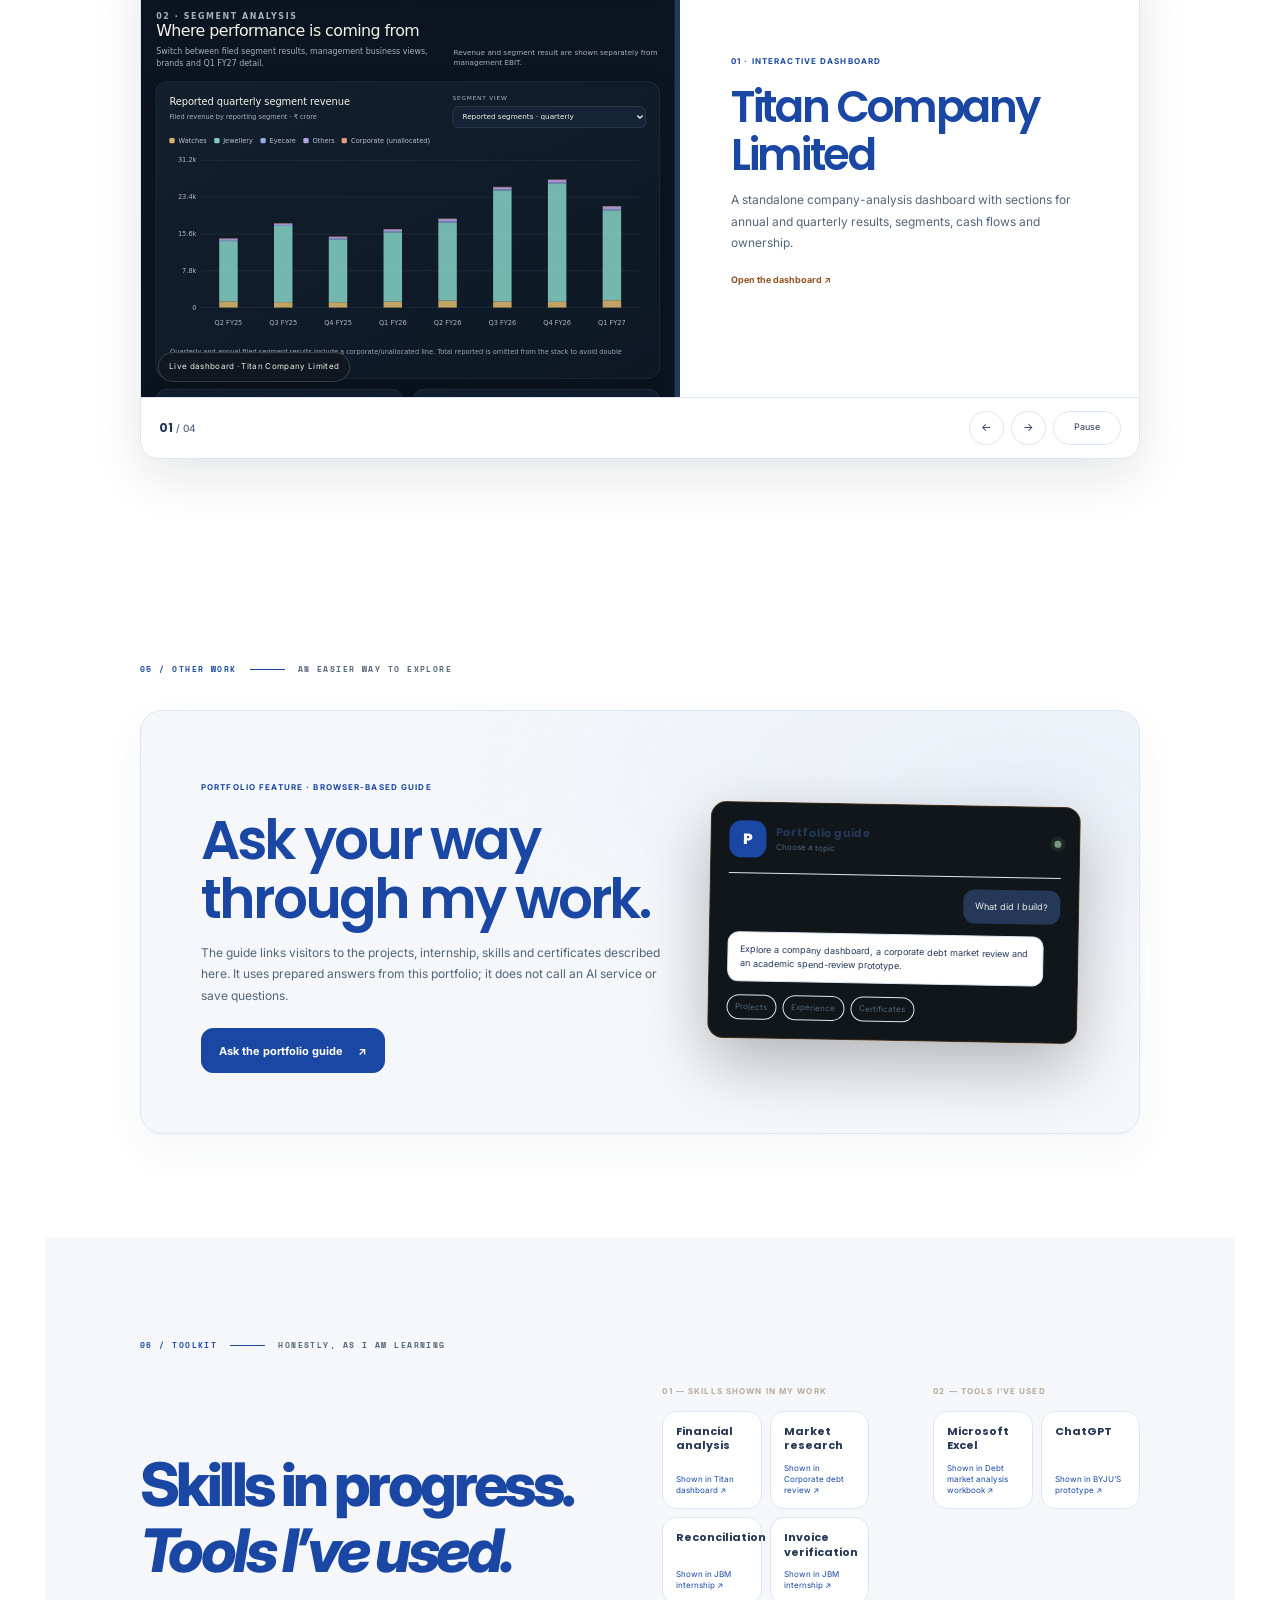
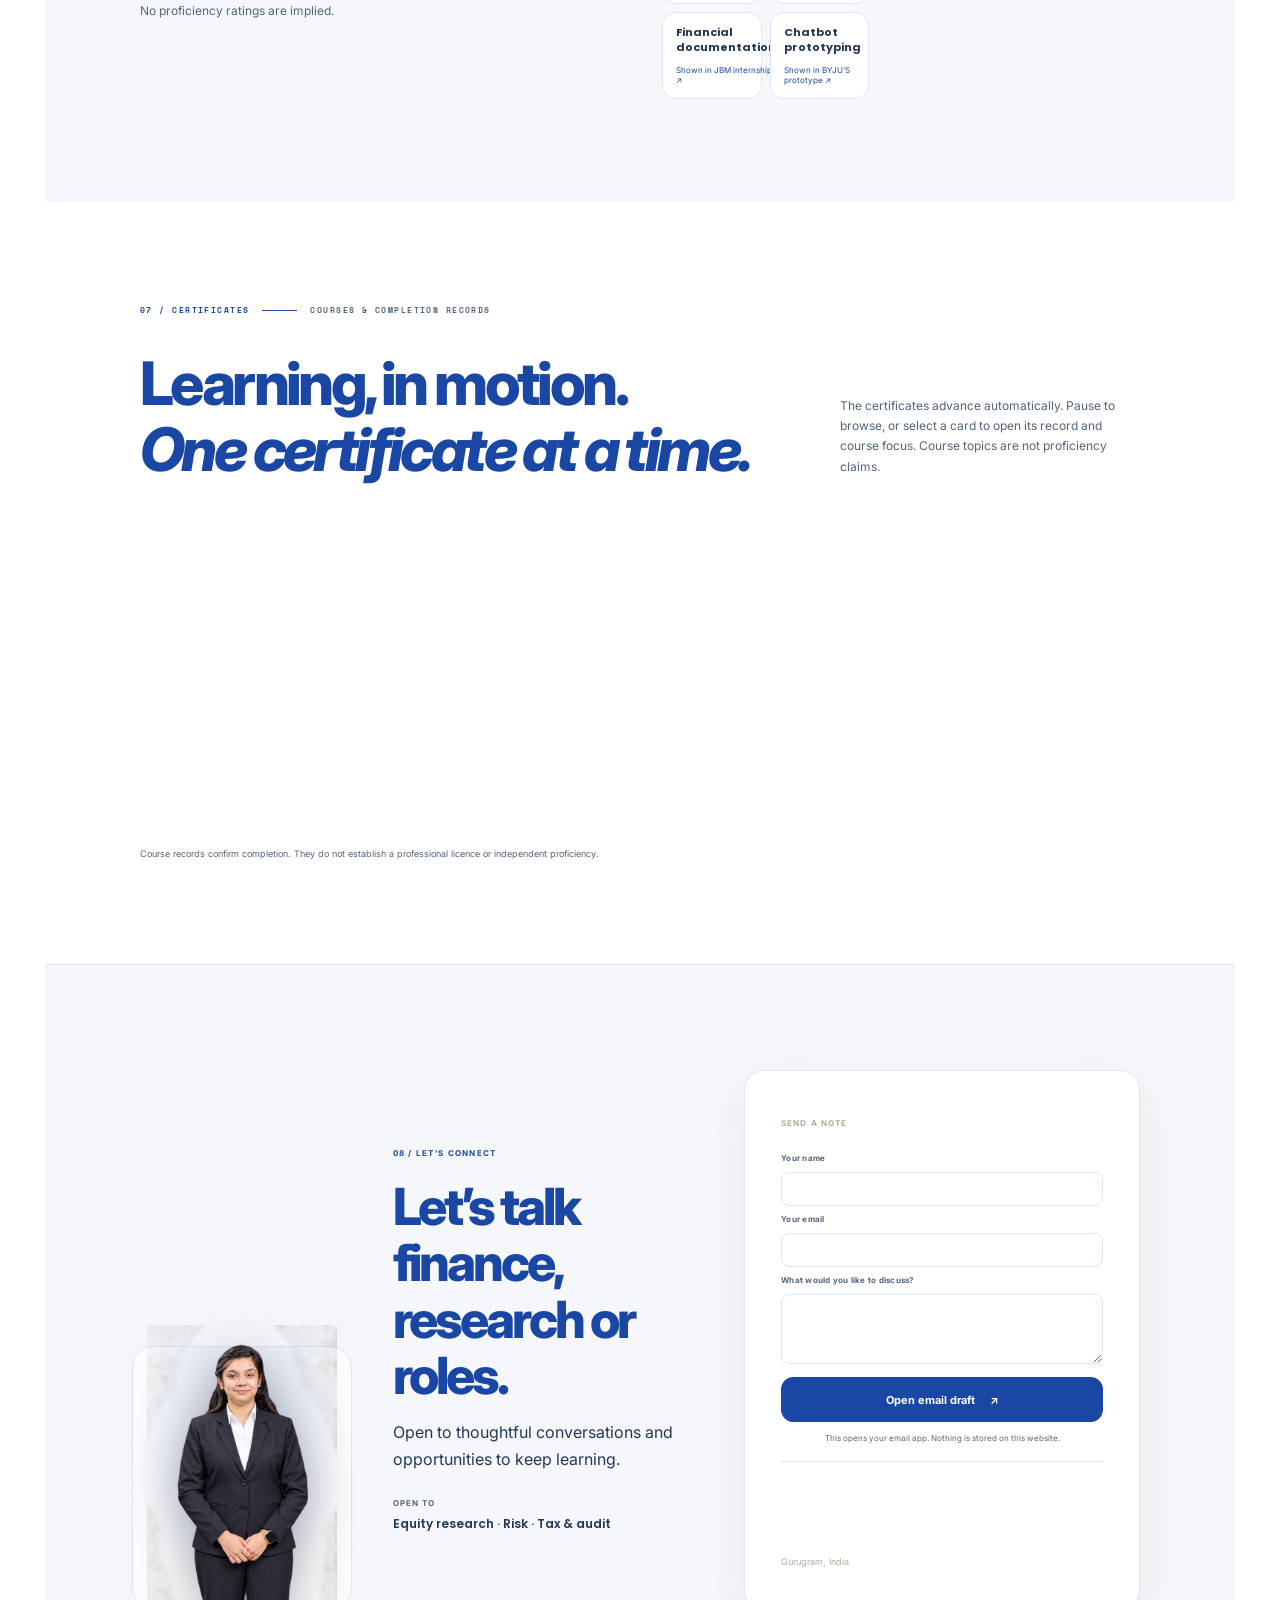
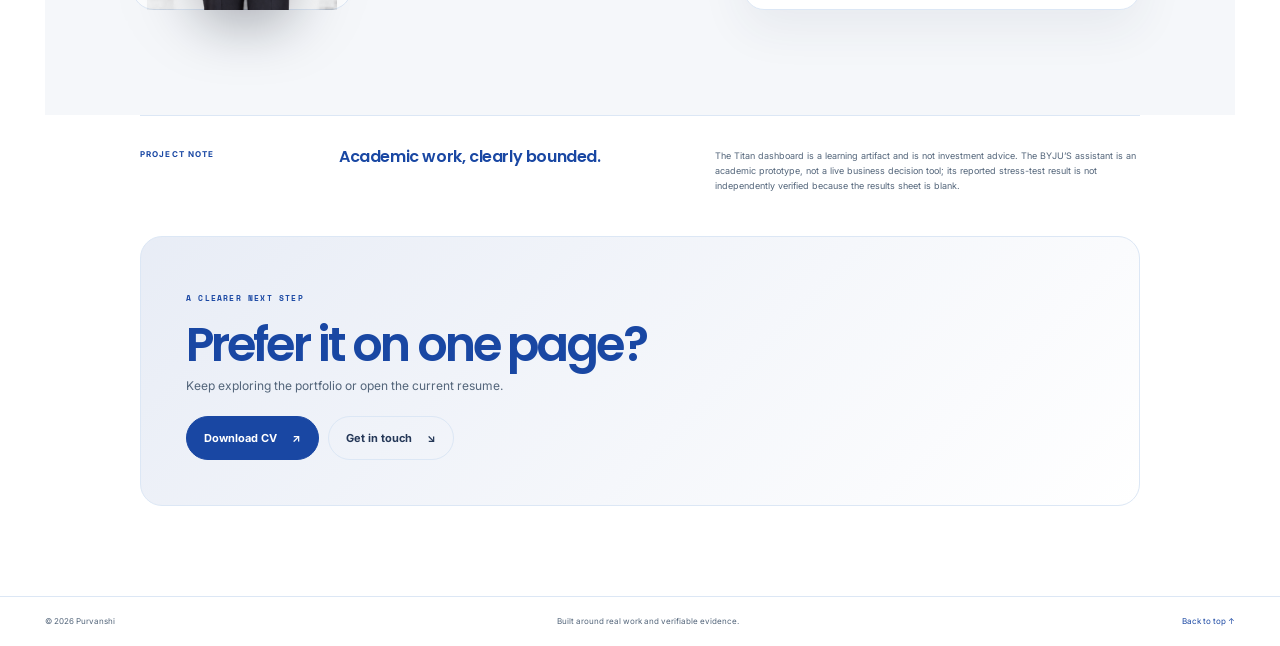
==== commit 09644de5: "Apply royal blue professional palette" ====
--- a/index.html
+++ b/index.html
@@ -3,13 +3,14 @@
 <head>
   <meta charset="utf-8">
   <meta name="viewport" content="width=device-width, initial-scale=1">
-  <meta name="theme-color" content="#F6F2E8">
+  <meta name="theme-color" content="#FFFFFF">
   <meta name="description" content="Purvanshi's finance e-portfolio: projects, evidence gallery, experience, skills and certificates.">
   <title>Purvanshi | Finance e-Portfolio</title>
   <link rel="preconnect" href="https://fonts.googleapis.com">
   <link rel="preconnect" href="https://fonts.gstatic.com" crossorigin>
-  <link href="https://fonts.googleapis.com/css2?family=Manrope:wght@400;500;600;700;800&family=Oswald:wght@400;500;600;700&family=Space+Mono:wght@400;700&display=swap" rel="stylesheet">
-  <link rel="stylesheet" href="styles.css?v=38">
+  <link href="https://fonts.googleapis.com/css2?family=Inter:wght@400;500;600;700;800&family=Manrope:wght@400;500;600;700;800&family=Oswald:wght@400;500;600;700&family=Poppins:wght@500;600;700;800&family=Space+Mono:wght@400;700&display=swap" rel="stylesheet">
+  <link rel="stylesheet" href="styles.css?v=39">
+  <link rel="stylesheet" href="palette.css?v=1">
   <script src="content.js?v=13" defer></script>
   <script src="app.js?v=23" defer></script>
 </head>
--- a/styles.css
+++ b/styles.css
@@ -1193,15 +1193,15 @@
   color-scheme: light;
 }
 body[data-theme="dark"] {
-  --paper: #111C2B;
-  --surface: #1A2A3D;
-  --ink: #F7F3E9;
-  --muted: #B7B8B4;
-  --line: #FFFFFF20;
-  --forest: #10243B;
-  --forest-soft: #1A3552;
-  --accent: #D4AE61;
-  --gold: #DFC27A;
+  --paper: #253858;
+  --surface: #1947A3;
+  --ink: #FFFFFF;
+  --muted: #DCE7F5;
+  --line: #DCE7F54D;
+  --forest: #1947A3;
+  --forest-soft: #315B9F;
+  --accent: #DCE7F5;
+  --gold: #FFFFFF;
   color-scheme: dark;
 }
 html { scroll-padding-top: 96px; }
@@ -1760,3 +1760,14 @@
 .hero-about-reach button { color: var(--ink); }
 .hero-interest-block > span { color: var(--muted); }
 .hero-interest-block .role-pill { border-color: var(--line); background: var(--surface); color: var(--ink); }
+.hero-transition-tail { border-top-color: color-mix(in srgb, var(--gold) 22%, transparent); background: var(--forest); }
+.hero-footer, .hero-transition-tail .interest-marquee, .hero-transition-tail .hero-proof-item > span, .hero-transition-tail .hero-proof-footnote { color: var(--muted); }
+.hero-footer a, .hero-footer i { color: var(--accent); }
+.hero-transition-tail .hero-proof-item strong { color: var(--gold); }
+.hero-open-to i { background: var(--gold); box-shadow: 0 0 0 4px color-mix(in srgb, var(--gold) 18%, transparent), 0 0 12px color-mix(in srgb, var(--gold) 55%, transparent); }
+body[data-theme="dark"] .hero-giant-name { background: linear-gradient(180deg, var(--gold) 8%, color-mix(in srgb, var(--gold) 66%, var(--paper)) 45%, transparent 98%); }
+body[data-theme="dark"] .main-nav a.is-current { color: var(--paper); }
+body[data-theme="dark"] .nav-resume, body[data-theme="dark"] .nav-resume span { color: var(--paper); }
+body[data-theme="dark"] .closing-cta .button-copper { color: var(--paper); }
+body[data-theme="dark"] .contact-card, body[data-theme="dark"] .site-footer { background: var(--surface); }
+body[data-theme="dark"] .project-status { background: color-mix(in srgb, var(--surface) 78%, var(--paper)); color: var(--gold); }
--- a/palette.css
+++ b/palette.css
@@ -0,0 +1,243 @@
+:root {
+  --sans: "Inter", Arial, sans-serif;
+  --display: "Poppins", "Inter", Arial, sans-serif;
+  --hero-display: "Oswald", Impact, sans-serif;
+  --paper: #FFFFFF;
+  --surface: #FFFFFF;
+  --section: #F5F7FA;
+  --ink: #253858;
+  --muted: #53657A;
+  --line: #DCE7F5;
+  --forest: #253858;
+  --forest-soft: #314E7B;
+  --accent: #1947A3;
+  --gold: #1947A3;
+  --action: #1947A3;
+  --action-text: #FFFFFF;
+  --heading: #1947A3;
+  color-scheme: light;
+}
+
+body[data-theme="dark"] {
+  --paper: #253858;
+  --surface: #30466B;
+  --section: #1D2D49;
+  --ink: #FFFFFF;
+  --muted: #DCE7F5;
+  --line: #DCE7F54D;
+  --forest: #1947A3;
+  --forest-soft: #315B9F;
+  --accent: #DCE7F5;
+  --gold: #DCE7F5;
+  --action: #1947A3;
+  --action-text: #FFFFFF;
+  --heading: #DCE7F5;
+  color-scheme: dark;
+}
+
+html, body { background: var(--paper); color: var(--ink); }
+body { font-family: var(--sans); }
+h1, h2, h3, .section-heading h2, .projects-heading h2, .gallery-slide-copy h3,
+.contact-copy h2, .closing-cta h2, .about-education h3 {
+  color: var(--heading);
+  font-family: var(--display);
+  font-weight: 600;
+}
+
+/* Bright, restrained surfaces for the light theme. */
+body[data-theme="light"] .site-header { background: color-mix(in srgb, var(--paper) 94%, transparent); }
+body[data-theme="light"] .hero-scroll-wrapper,
+body[data-theme="light"] .hero-stage,
+body[data-theme="light"] .hero-transition-tail { background: var(--paper); color: var(--ink); }
+body[data-theme="light"] .hero-stage-grid {
+  background-image: linear-gradient(#1947A30A 1px, transparent 1px), linear-gradient(90deg, #1947A30A 1px, transparent 1px);
+}
+body[data-theme="light"] .hero-stage-glow { background: radial-gradient(ellipse at 50% 53%, #DCE7F590, transparent 58%); }
+body[data-theme="light"] .hero-giant-name { background: linear-gradient(180deg, #253858 8%, #1947A3A8 45%, transparent 98%); }
+body[data-theme="light"] .hero-portrait-glow { background: radial-gradient(ellipse, #DCE7F5 0%, #DCE7F5A0 38%, transparent 74%); }
+body[data-theme="light"] .hero-stage-wave { color: #1947A3; }
+body[data-theme="light"] .hero-open-to,
+body[data-theme="light"] .hero-stage-chip { border-color: var(--line); background: #FFFFFFE8; color: var(--ink); }
+body[data-theme="light"] .hero-open-to i { background: #1947A3; }
+body[data-theme="light"] .hero-scroll-about h2 { color: var(--heading); }
+body[data-theme="light"] .hero-scroll-about h2 em,
+body[data-theme="light"] .hero-about-label,
+body[data-theme="light"] .hero-about-reach a { color: var(--accent); }
+body[data-theme="light"] .hero-scroll-portrait::after { background: linear-gradient(180deg, transparent 70%, #FFFFFF 100%); }
+body[data-theme="light"] .hero-transition-tail { border-top-color: var(--line); }
+body[data-theme="light"] .hero-transition-tail .interest-marquee { border-color: var(--line); color: var(--muted); }
+body[data-theme="light"] .hero-footer,
+body[data-theme="light"] .hero-transition-tail .hero-proof-item > span,
+body[data-theme="light"] .hero-transition-tail .hero-proof-footnote { color: var(--muted); }
+body[data-theme="light"] .featured-work,
+body[data-theme="light"] .gallery-carousel,
+body[data-theme="light"] .project-card,
+body[data-theme="light"] .about-method-grid article,
+body[data-theme="light"] .certificate-orbit-card,
+body[data-theme="light"] .contact-card,
+body[data-theme="light"] .about-education { border-color: var(--line); background: #FFFFFF; color: var(--ink); }
+body[data-theme="light"] .featured-work-card {
+  border-color: var(--line);
+  background: radial-gradient(ellipse at 85% 20%, #DCE7F5 0%, transparent 56%), #FFFFFF;
+  color: var(--ink);
+  box-shadow: 0 12px 28px #2538580D;
+}
+body[data-theme="light"] .featured-work-card:hover,
+body[data-theme="light"] .project-card:hover { border-color: #1947A360; }
+body[data-theme="light"] .featured-work-title em,
+body[data-theme="light"] .featured-market-visual,
+body[data-theme="light"] .featured-market-visual small { color: var(--muted); }
+body[data-theme="light"] .featured-work-card .featured-index,
+body[data-theme="light"] .featured-arrow { color: var(--accent); }
+body[data-theme="light"] .about-feature,
+body[data-theme="light"] .experience-visual,
+body[data-theme="light"] .other-work-panel {
+  border: 1px solid var(--line);
+  background: radial-gradient(ellipse at 88% 16%, #DCE7F570, transparent 47%), var(--section);
+  color: var(--ink);
+  box-shadow: 0 16px 42px #2538580D;
+}
+body[data-theme="light"] .about-feature::after,
+body[data-theme="light"] .experience-visual::after { border-color: #1947A333; box-shadow: 0 0 0 28px #1947A30A, 0 0 0 58px #1947A307; }
+body[data-theme="light"] .about-kicker,
+body[data-theme="light"] .about-copy-kicker,
+body[data-theme="light"] .experience-kicker,
+body[data-theme="light"] .experience-content-kicker { color: var(--accent); }
+body[data-theme="light"] .experience-section,
+body[data-theme="light"] .skills-section { background: var(--section); color: var(--ink); }
+body[data-theme="light"] .experience-card,
+body[data-theme="light"] .experience-tasks li,
+body[data-theme="light"] .experience-skill-tag,
+body[data-theme="light"] .skill-card,
+body[data-theme="light"] .skill-chip { border-color: var(--line); background: #FFFFFF; color: var(--ink); }
+body[data-theme="light"] .skills-section .section-label,
+body[data-theme="light"] .skills-section .section-subtitle { color: var(--muted); }
+body[data-theme="light"] .skills-section .label-rule { background: var(--accent); }
+body[data-theme="light"] .contact-section { border-color: var(--line); background: var(--section); color: var(--ink); }
+body[data-theme="light"] .contact-card { box-shadow: 0 18px 48px #25385812; }
+body[data-theme="light"] .contact-card input,
+body[data-theme="light"] .contact-card textarea,
+body[data-theme="light"] .assistant-form input { border-color: var(--line); background: #FFFFFF; color: var(--ink); }
+body[data-theme="light"] .site-footer { background: #FFFFFF; color: var(--muted); }
+body[data-theme="light"] .certificate-orbit-card { box-shadow: 0 16px 38px #2538581A; }
+body[data-theme="light"] .experience-lightbox,
+body[data-theme="light"] .certificate-dialog,
+body[data-theme="light"] .welcome-intro { border-color: var(--line); background: #FFFFFF; color: var(--ink); }
+body[data-theme="light"] .welcome-intro::backdrop { background: #25385899; }
+
+/* Royal-blue actions always keep white text and clear hover states. */
+.nav-resume,
+.button-lime,
+.button-copper,
+.hero-cv-button,
+.hero-about-actions .hero-cv-button,
+.closing-cta .button-copper,
+.assistant-launcher,
+.project-button.primary {
+  border-color: var(--action);
+  background: var(--action);
+  color: var(--action-text) !important;
+}
+.nav-resume span { color: var(--action-text); }
+.main-nav a.is-current { background: var(--action); color: var(--action-text); }
+.hero-about-actions .hero-cv-button { color: var(--action-text); }
+.button-lime:hover, .button-copper:hover, .nav-resume:hover,
+.hero-cv-button:hover, .assistant-launcher:hover { filter: brightness(1.08); }
+.project-card, .experience-card, .contact-card, .gallery-carousel,
+.featured-work, .certificate-orbit-card, .closing-cta {
+  border-color: var(--line);
+}
+.project-category, .certificate-issuer, .case-label,
+.section-label span:first-child, .gallery-kicker { color: var(--accent); }
+
+/* Dark mode reuses the same blue family with high-contrast light text. */
+body[data-theme="dark"] .site-header { background: color-mix(in srgb, var(--paper) 94%, transparent); }
+body[data-theme="dark"] .hero-scroll-wrapper,
+body[data-theme="dark"] .hero-stage,
+body[data-theme="dark"] .hero-transition-tail,
+body[data-theme="dark"] .about-feature,
+body[data-theme="dark"] .experience-visual,
+body[data-theme="dark"] .other-work-panel,
+body[data-theme="dark"] .experience-section,
+body[data-theme="dark"] .skills-section,
+body[data-theme="dark"] .contact-section { background: var(--paper); color: var(--ink); }
+body[data-theme="dark"] .hero-giant-name { background: linear-gradient(180deg, #FFFFFF 8%, #DCE7F5B8 45%, transparent 98%); }
+body[data-theme="dark"] .hero-scroll-portrait::after { background: linear-gradient(180deg, transparent 70%, #253858 100%); }
+body[data-theme="dark"] .hero-stage-grid { background-image: linear-gradient(#DCE7F510 1px, transparent 1px), linear-gradient(90deg, #DCE7F510 1px, transparent 1px); }
+body[data-theme="dark"] .hero-stage-glow,
+body[data-theme="dark"] .hero-portrait-glow { background: radial-gradient(ellipse, #1947A366, #1947A322 40%, transparent 74%); }
+body[data-theme="dark"] .hero-stage-wave { color: #DCE7F5; }
+body[data-theme="dark"] .hero-open-to,
+body[data-theme="dark"] .hero-stage-chip,
+body[data-theme="dark"] .hero-about-actions a,
+body[data-theme="dark"] .hero-about-reach button { border-color: var(--line); background: var(--surface); color: var(--ink); }
+body[data-theme="dark"] .hero-scroll-about h2,
+body[data-theme="dark"] .section-heading h2,
+body[data-theme="dark"] .projects-heading h2,
+body[data-theme="dark"] .gallery-slide-copy h3,
+body[data-theme="dark"] .contact-copy h2,
+body[data-theme="dark"] .closing-cta h2 { color: var(--heading); }
+body[data-theme="dark"] .experience-card,
+body[data-theme="dark"] .project-card,
+body[data-theme="dark"] .featured-work,
+body[data-theme="dark"] .featured-work-card,
+body[data-theme="dark"] .gallery-carousel,
+body[data-theme="dark"] .other-work-panel,
+body[data-theme="dark"] .about-method-grid article,
+body[data-theme="dark"] .certificate-orbit-card,
+body[data-theme="dark"] .contact-card,
+body[data-theme="dark"] .about-education,
+body[data-theme="dark"] .site-footer { border-color: var(--line); background: var(--surface); color: var(--ink); }
+body[data-theme="dark"] .experience-tasks li,
+body[data-theme="dark"] .experience-skill-tag,
+body[data-theme="dark"] .skill-card,
+body[data-theme="dark"] .skill-chip,
+body[data-theme="dark"] .about-method-grid article { border-color: var(--line); background: var(--section); color: var(--ink); }
+body[data-theme="dark"] .contact-card input,
+body[data-theme="dark"] .contact-card textarea,
+body[data-theme="dark"] .assistant-form input { border-color: var(--line); background: var(--paper); color: var(--ink); }
+body[data-theme="dark"] .site-footer { color: var(--muted); }
+body[data-theme="dark"] .main-nav a.is-current { color: #FFFFFF; }
+body[data-theme="dark"] .nav-resume,
+body[data-theme="dark"] .nav-resume span,
+body[data-theme="dark"] .closing-cta .button-copper { color: #FFFFFF !important; }
+body[data-theme="dark"] .project-status { background: var(--section); color: var(--muted); }
+
+@media (prefers-reduced-motion: reduce) {
+  *, *::before, *::after { scroll-behavior: auto !important; }
+}
+
+/* Keep the portfolio guide, forms and course controls on the same palette. */
+.assistant-hello-bubble { border-color: var(--line); background: var(--surface); color: var(--ink); }
+.assistant-hello-bubble::after { border-color: var(--line); background: var(--surface); }
+.assistant-avatar, .guide-avatar { background: var(--action); color: #FFFFFF; }
+.assistant-form button { background: var(--action); color: #FFFFFF; }
+.chat-message.user { background: var(--action); color: #FFFFFF; }
+.assistant-suggestions button:hover,
+.assistant-form input:focus,
+.certificate-slider-autoplay:hover { border-color: var(--accent); }
+.assistant-form input:focus { box-shadow: 0 0 0 3px color-mix(in srgb, var(--accent) 18%, transparent); }
+.certificate-slider-arrow:not(:disabled):hover { background: color-mix(in srgb, var(--accent) 10%, var(--surface)); }
+.certificate-slider-card { box-shadow: 0 14px 35px #25385812; }
+.contact-card input:focus, .contact-card textarea:focus { border-color: var(--accent); box-shadow: 0 0 0 3px color-mix(in srgb, var(--accent) 16%, transparent); }
+body[data-theme="light"] .assistant-hello-bubble { box-shadow: 0 8px 22px #25385818; }
+body[data-theme="light"] .intro-insight,
+body[data-theme="light"] .intro-node,
+body[data-theme="light"] .intro-portrait span {
+  border-color: var(--line);
+  background: #FFFFFFF2;
+  color: var(--ink);
+}
+body[data-theme="light"] .intro-insight p,
+body[data-theme="light"] .intro-bottomline,
+body[data-theme="light"] .intro-copy > p { color: var(--muted); }
+body[data-theme="light"] .intro-portrait::before { border-color: var(--line); background: radial-gradient(ellipse at 50% 30%, #DCE7F5, #FFFFFF 72%); }
+body[data-theme="light"] .intro-node::before { background: var(--accent); box-shadow: 0 0 10px #1947A366; }
+body[data-theme="dark"] .assistant-panel,
+body[data-theme="dark"] .guide-preview,
+body[data-theme="dark"] .assistant-hello-bubble { border-color: var(--line); background: var(--surface); color: var(--ink); }
+body[data-theme="dark"] .assistant-hello-bubble::after { border-color: var(--line); background: var(--surface); }
+body[data-theme="dark"] .assistant-avatar,
+body[data-theme="dark"] .guide-avatar,
+body[data-theme="dark"] .assistant-form button,
+body[data-theme="dark"] .chat-message.user { background: var(--action); color: #FFFFFF; }
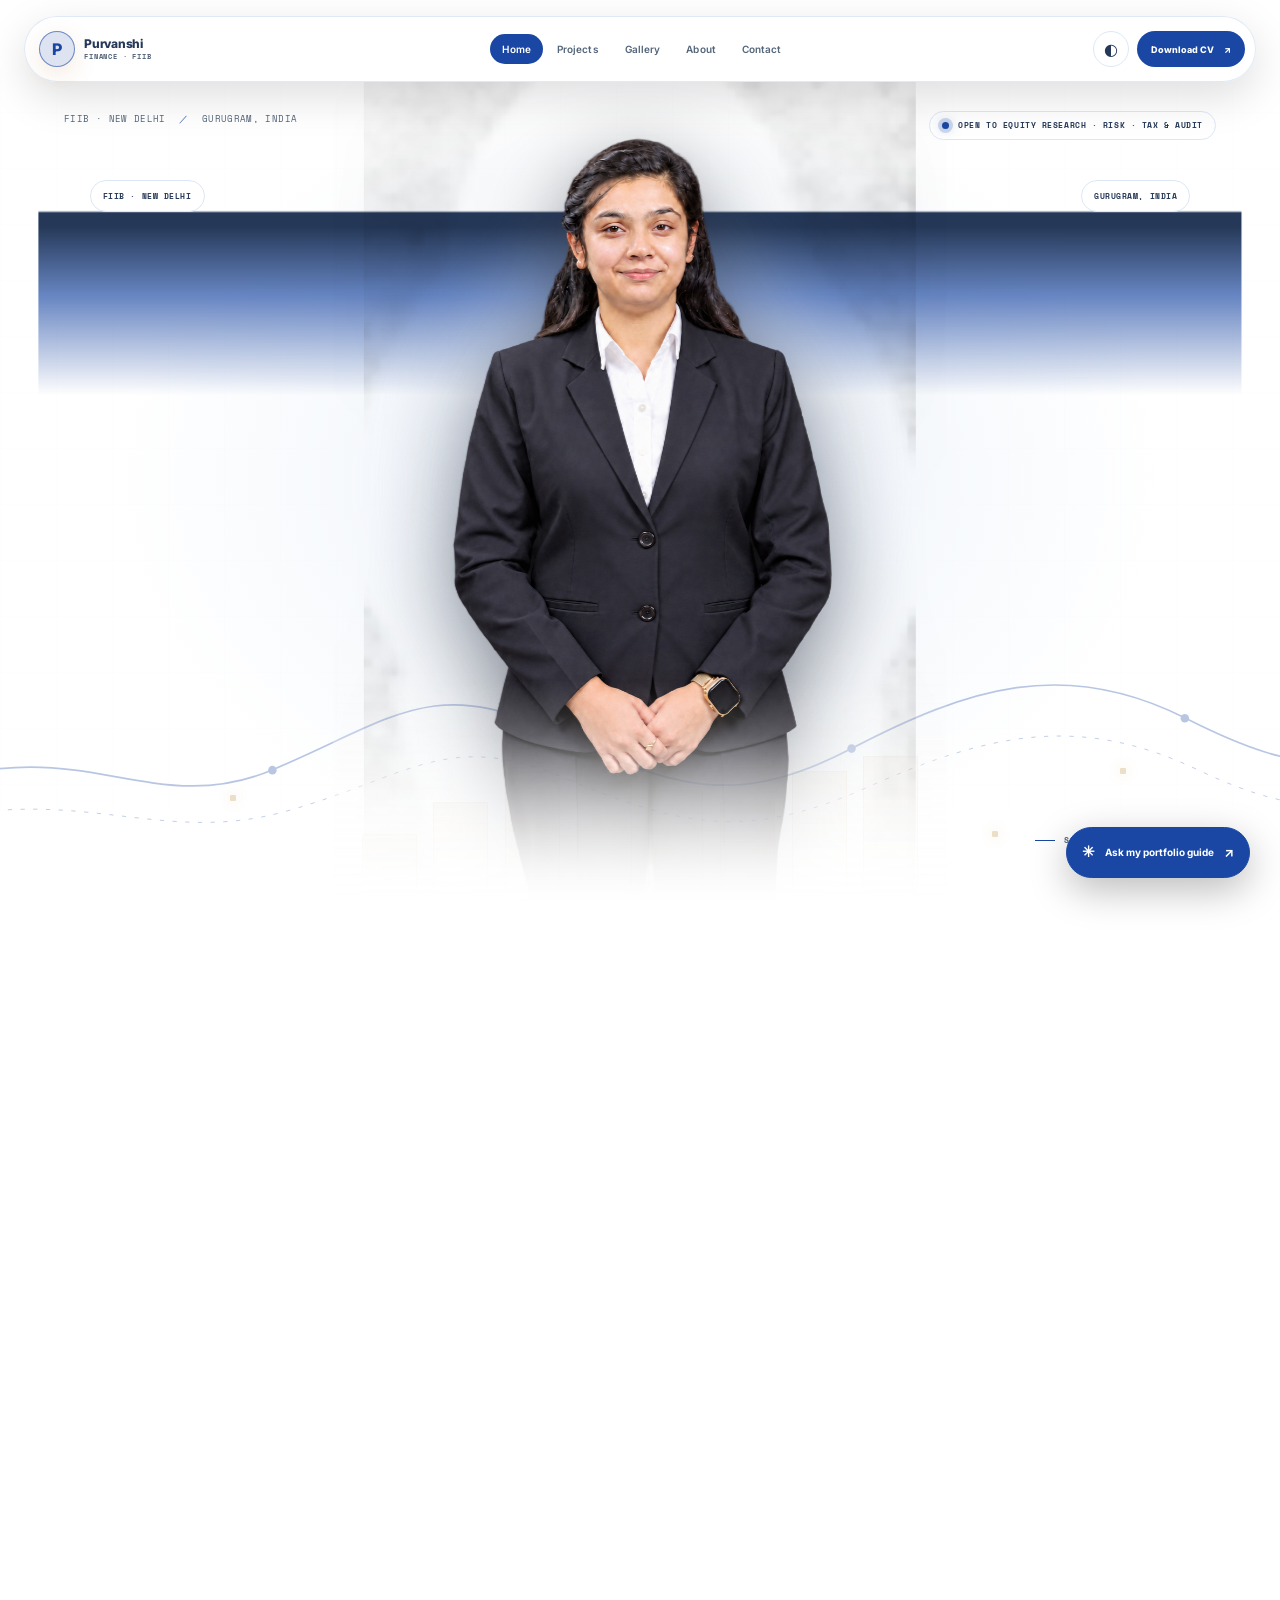
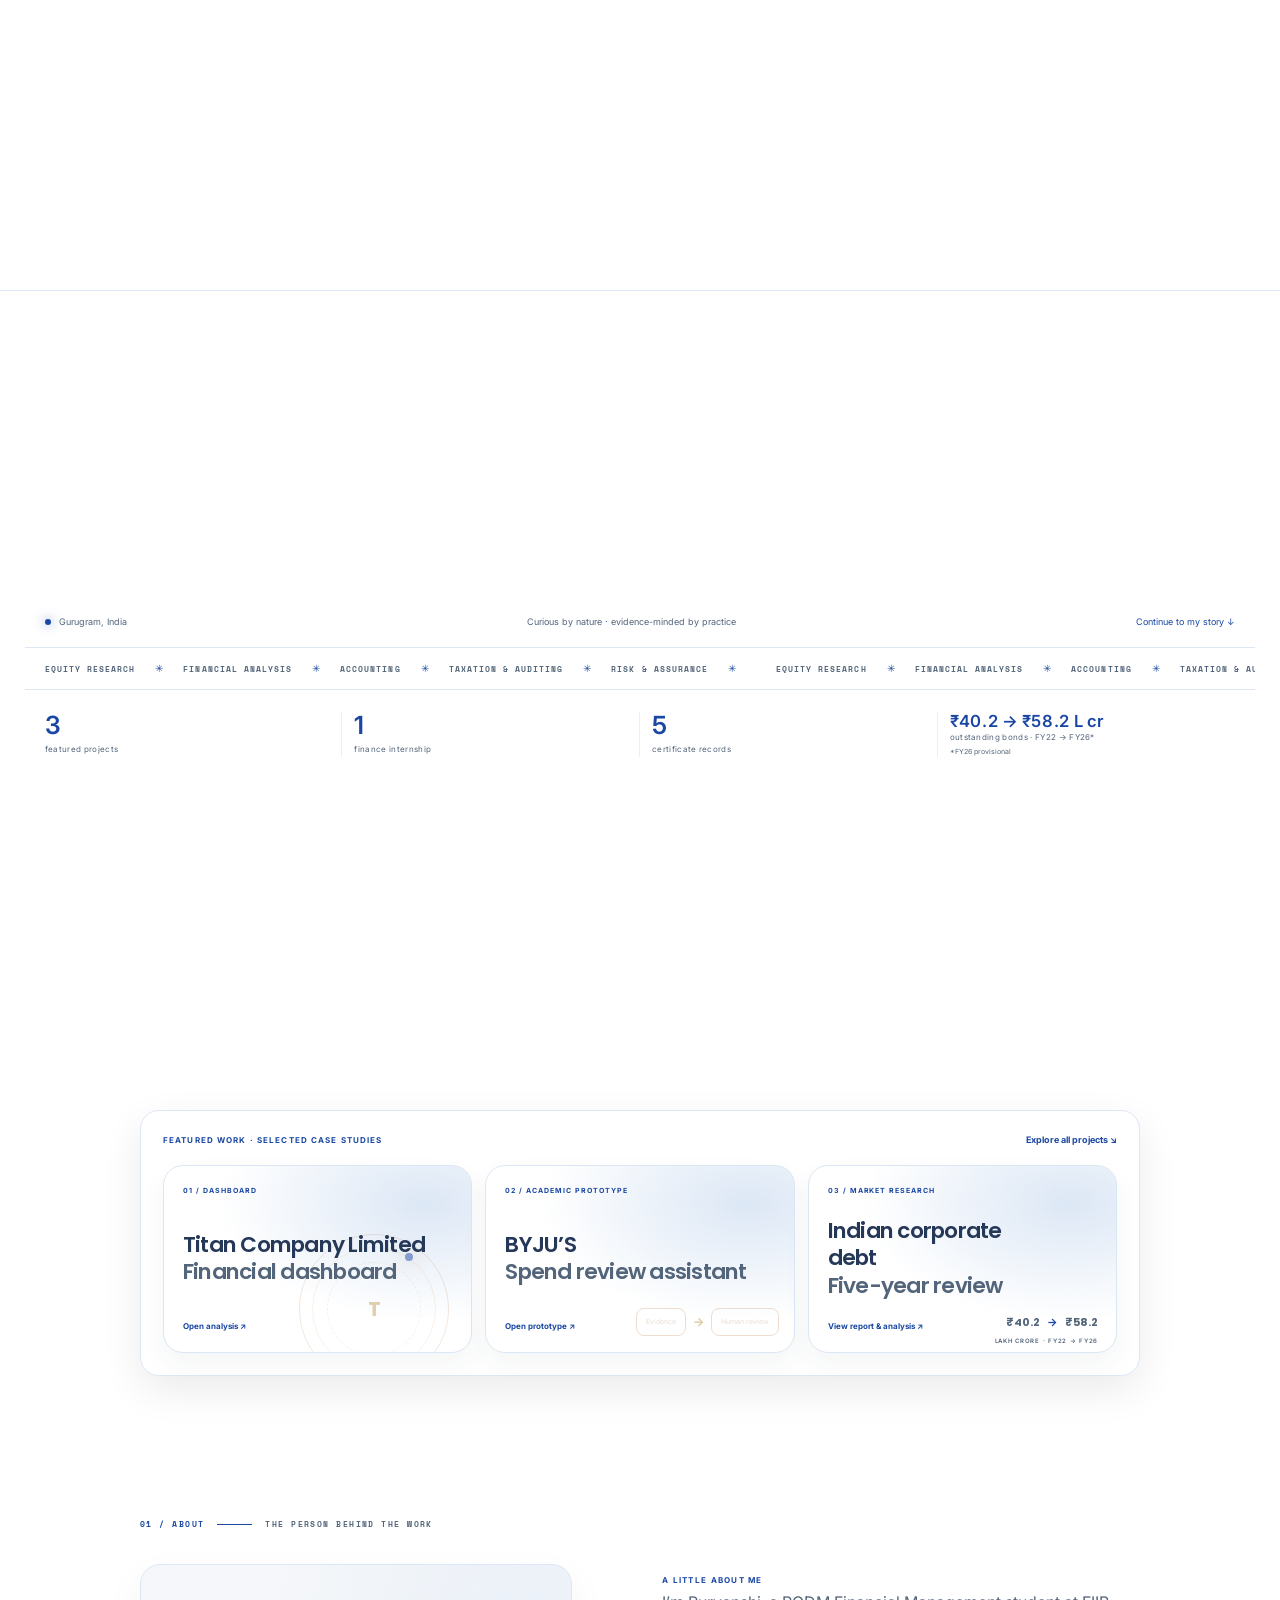
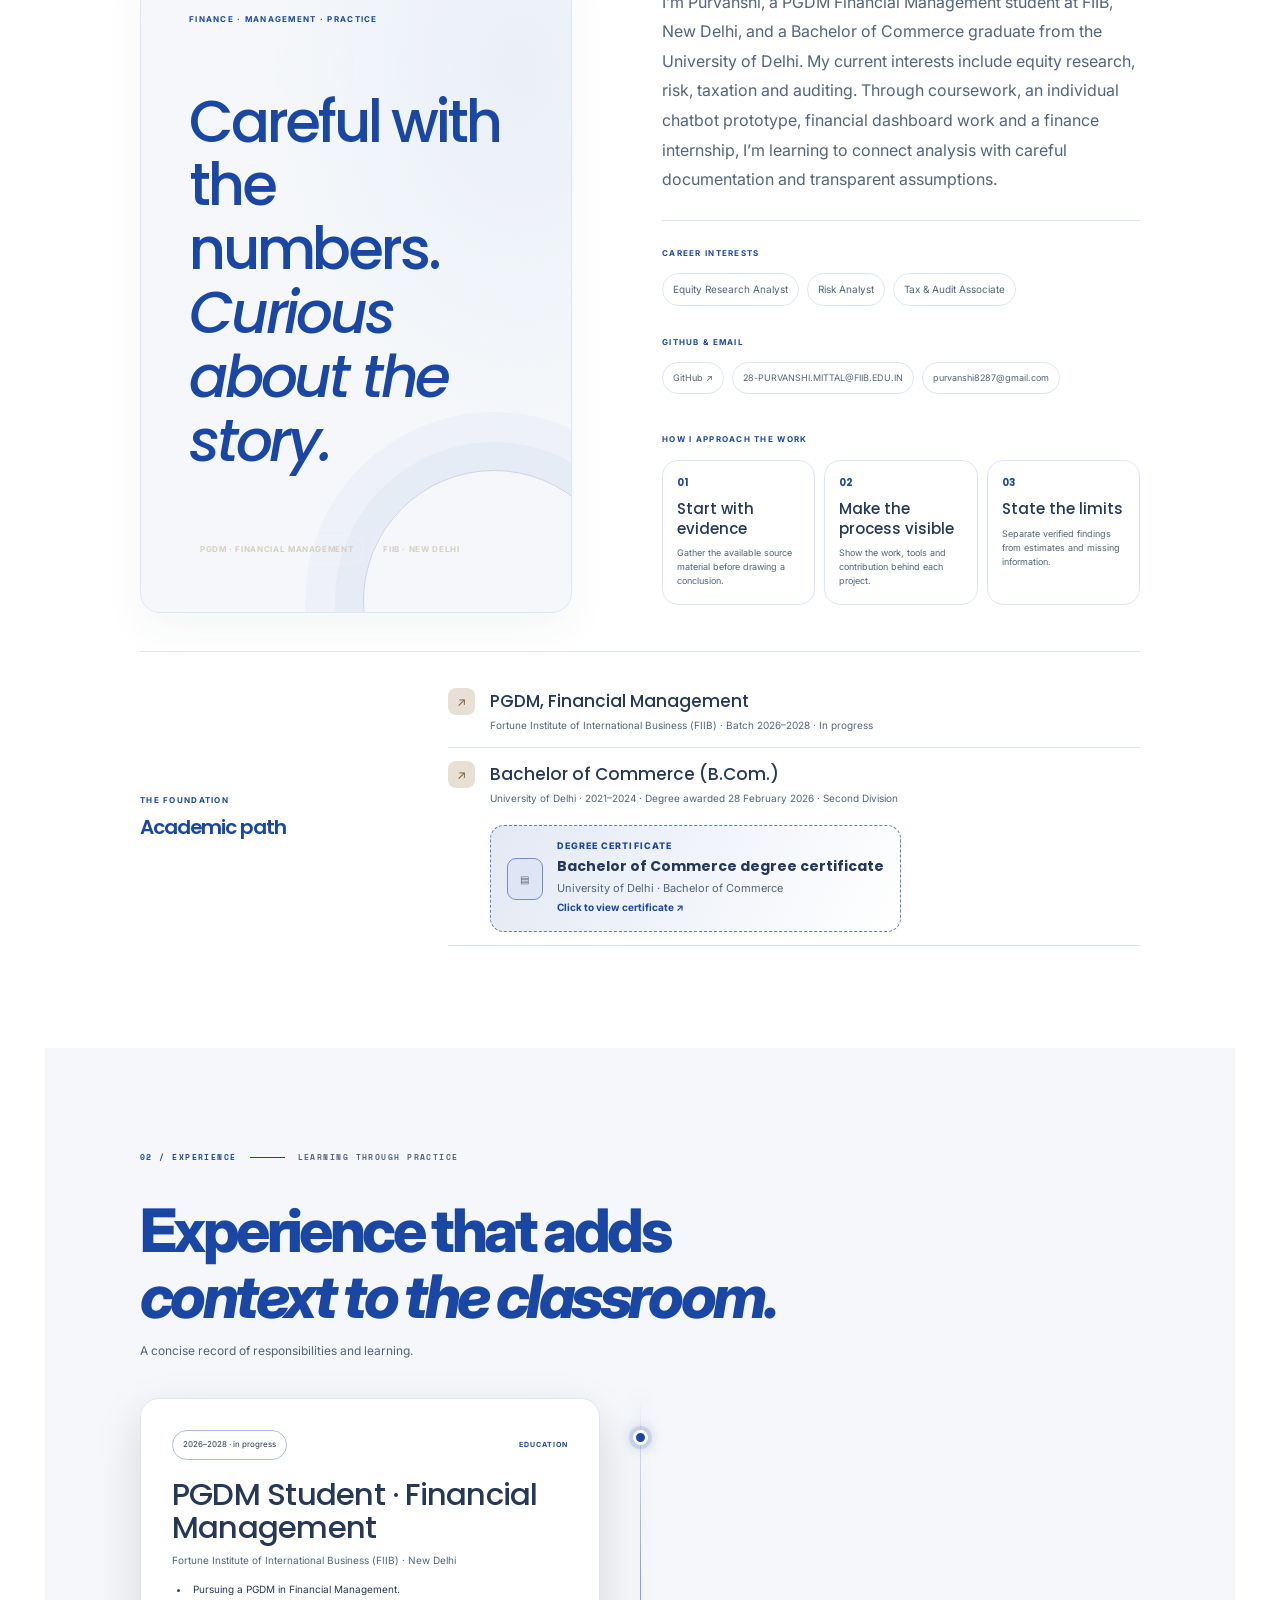
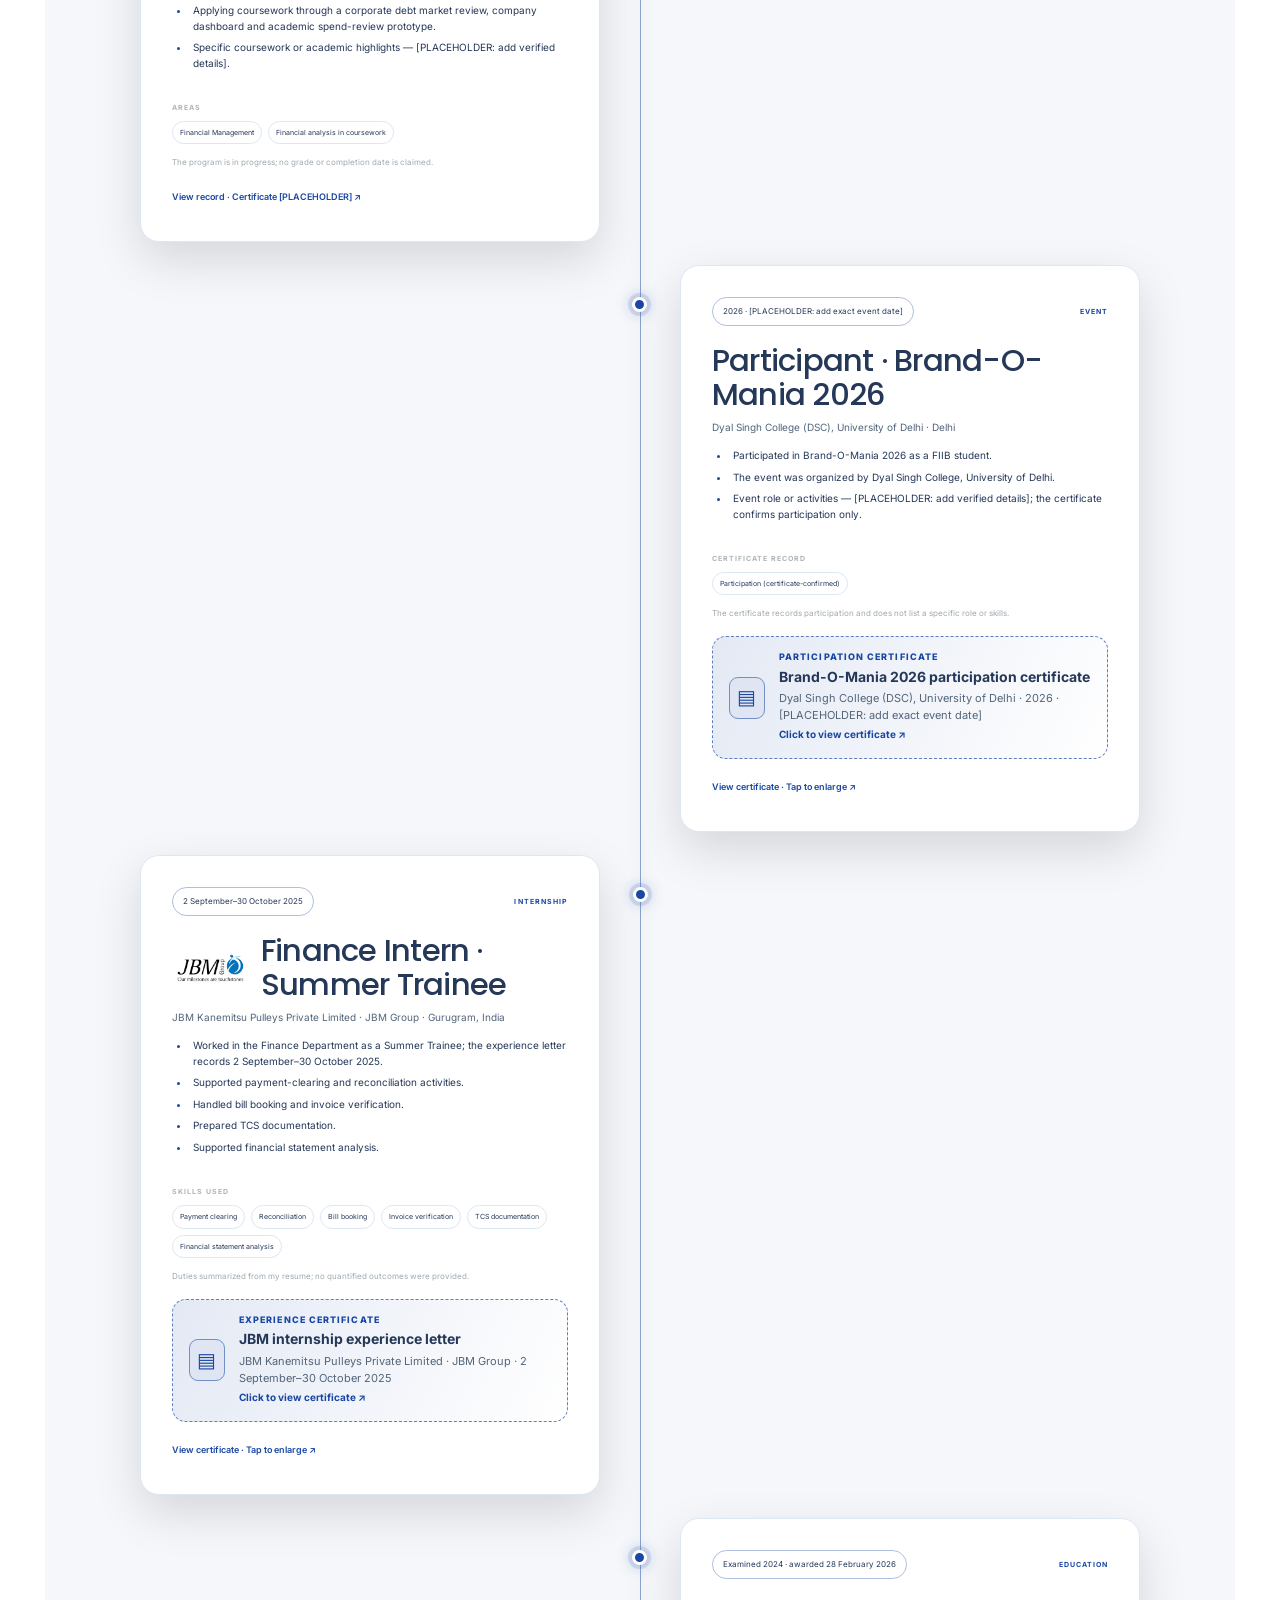
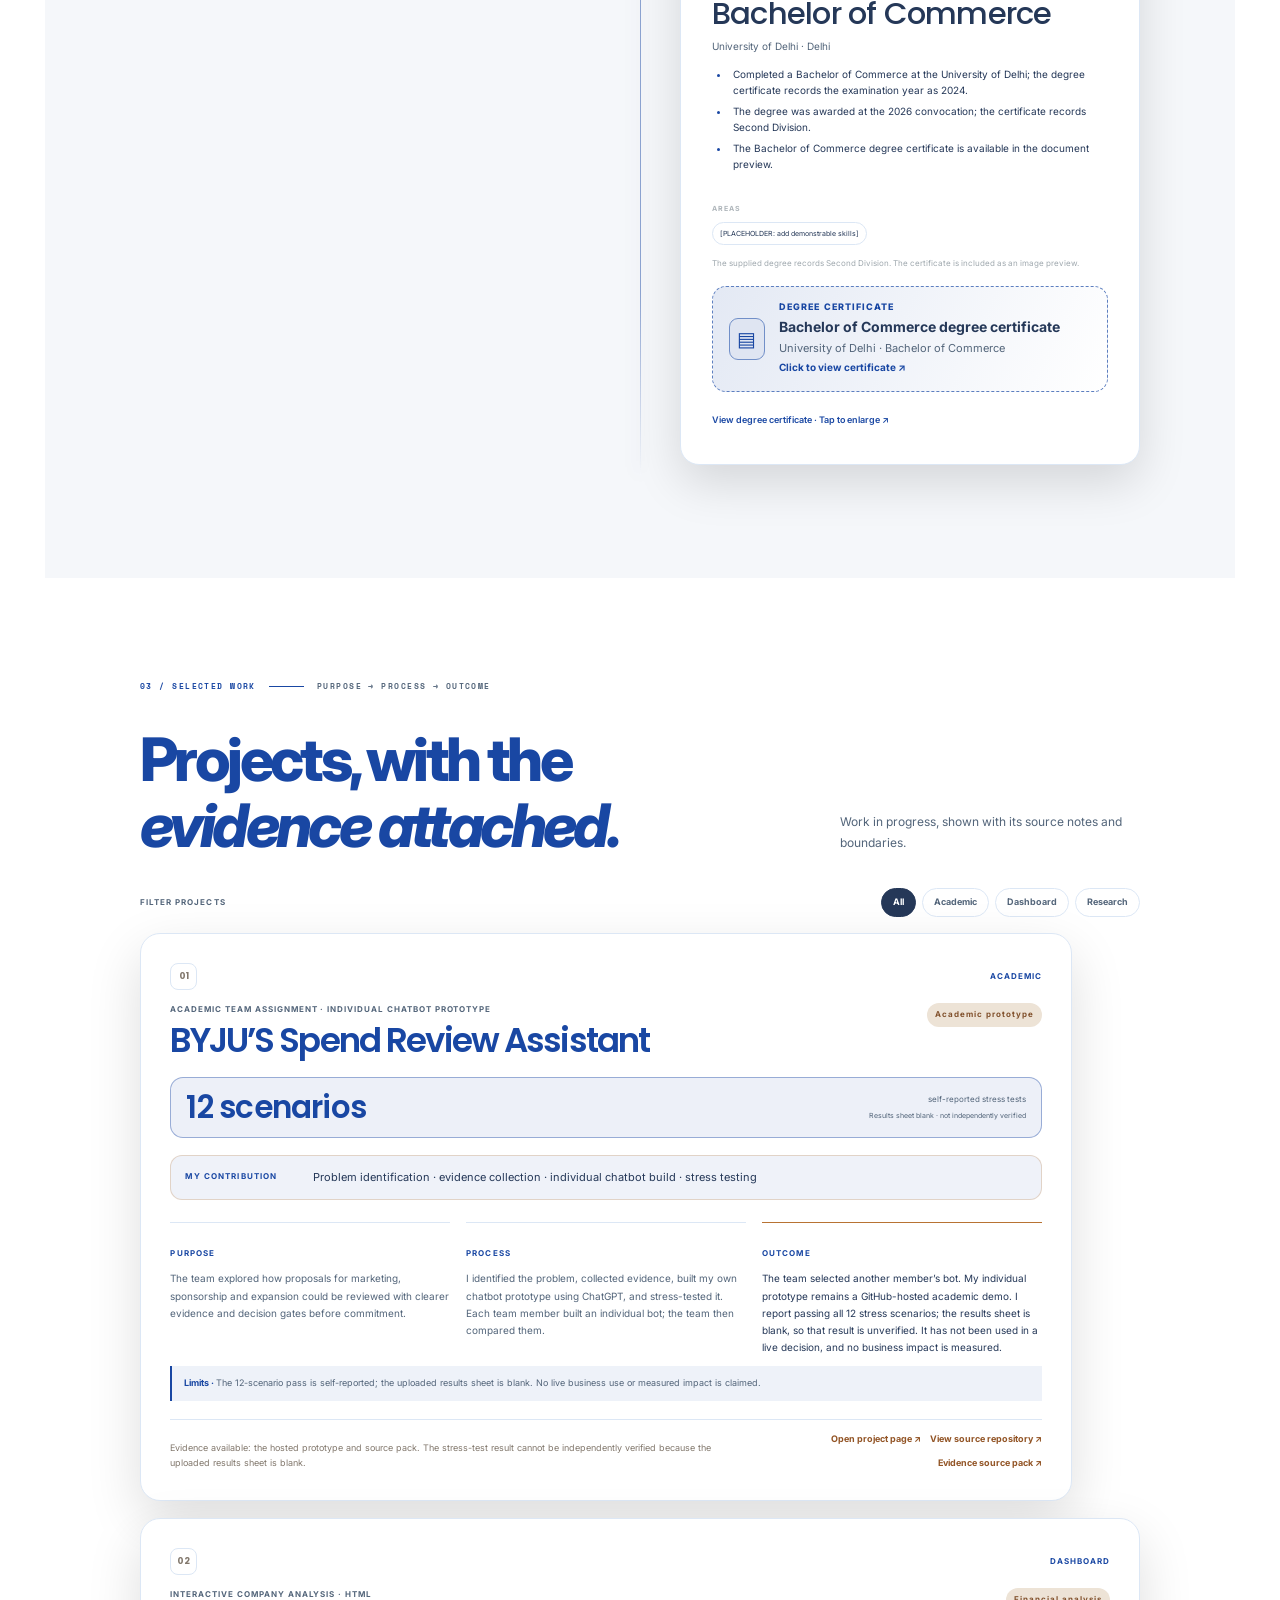
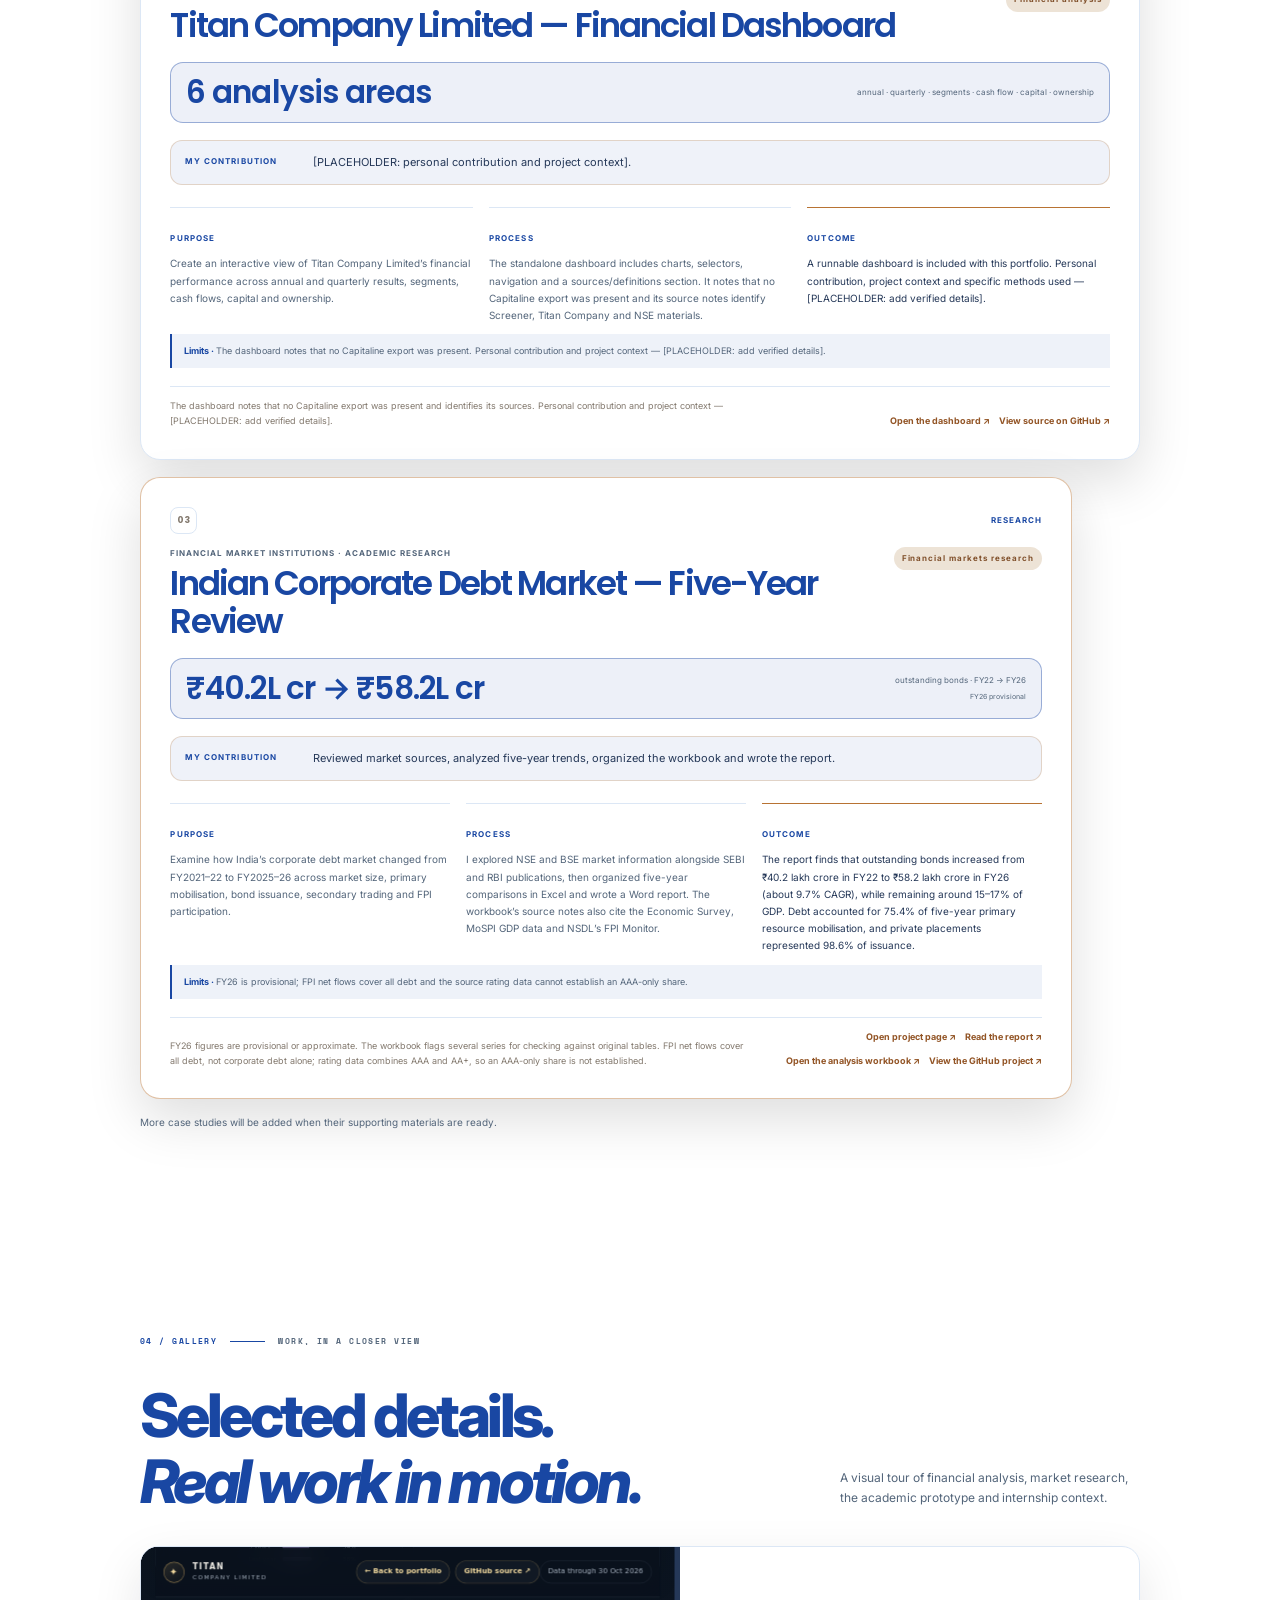
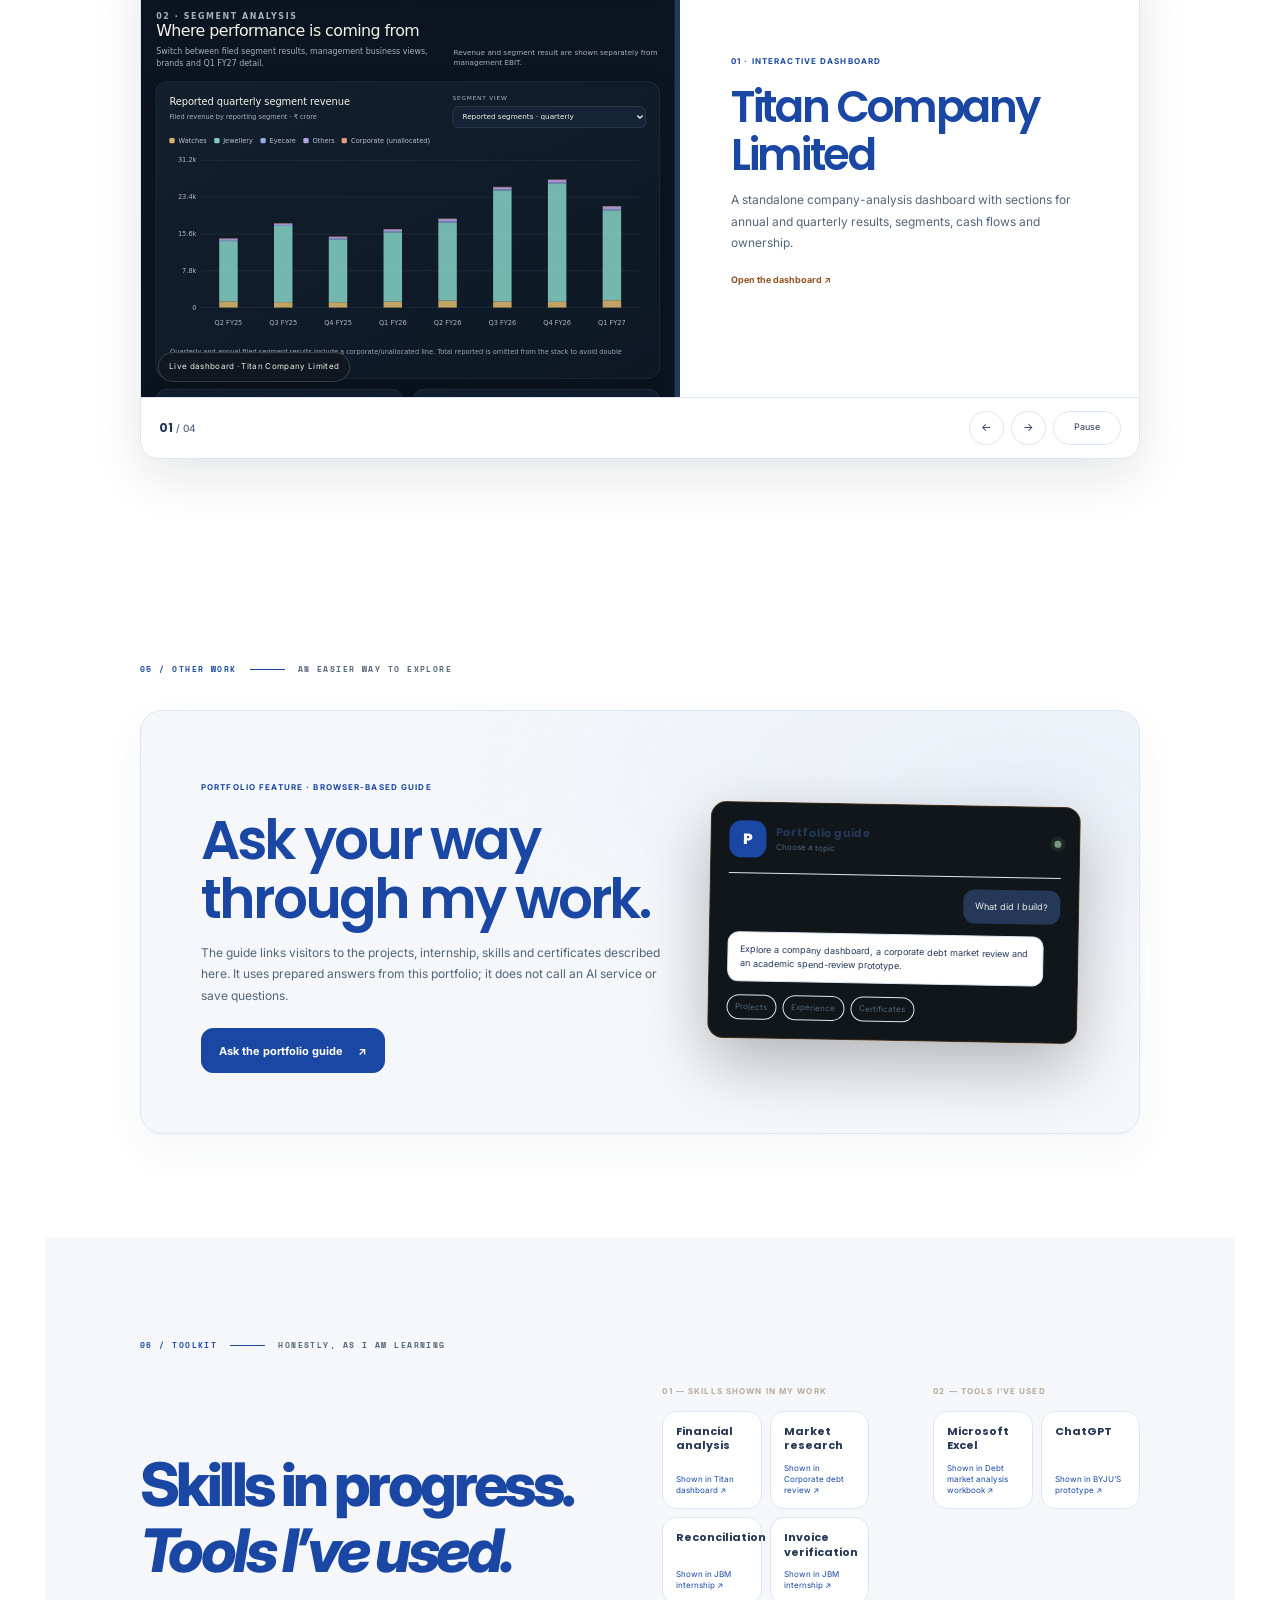
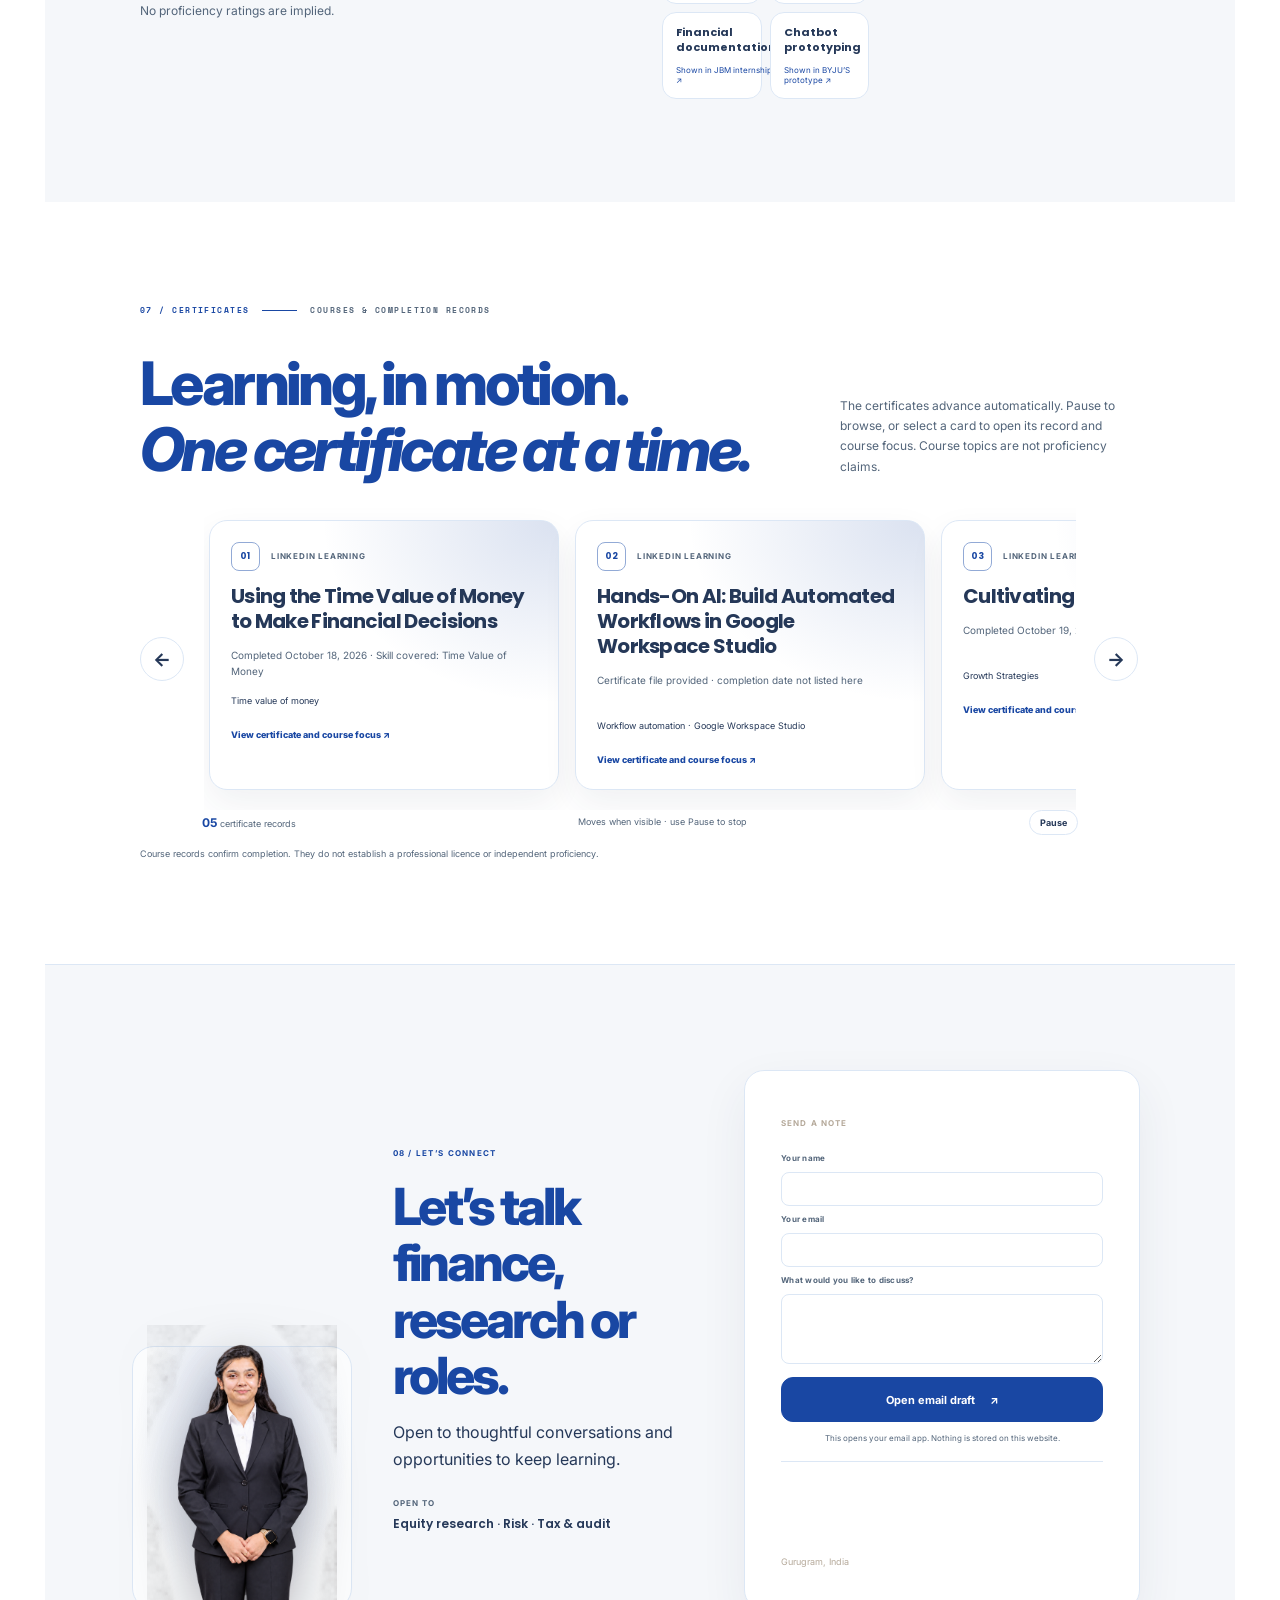
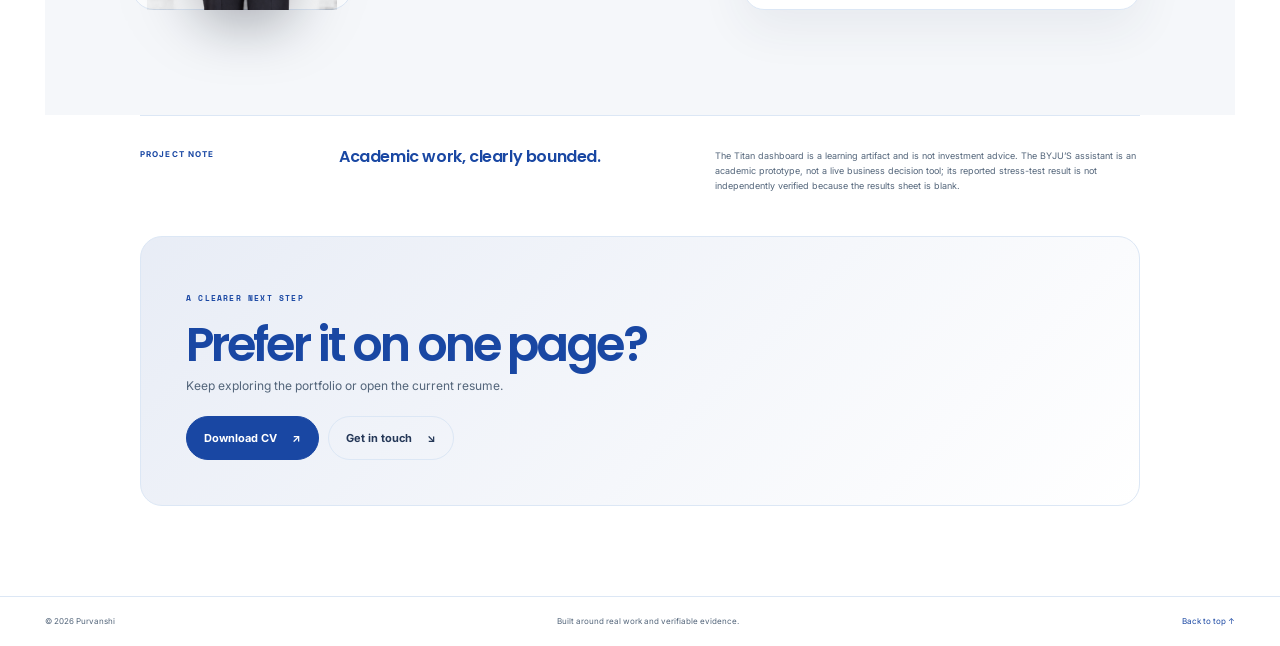
==== commit de65fb17: "Keep the hero name visible and fit the screen" ====
--- a/index.html
+++ b/index.html
@@ -10,7 +10,7 @@
   <link rel="preconnect" href="https://fonts.gstatic.com" crossorigin>
   <link href="https://fonts.googleapis.com/css2?family=Inter:wght@400;500;600;700;800&family=Manrope:wght@400;500;600;700;800&family=Oswald:wght@400;500;600;700&family=Poppins:wght@500;600;700;800&family=Space+Mono:wght@400;700&display=swap" rel="stylesheet">
   <link rel="stylesheet" href="styles.css?v=39">
-  <link rel="stylesheet" href="palette.css?v=1">
+  <link rel="stylesheet" href="palette.css?v=2">
   <script src="content.js?v=13" defer></script>
   <script src="app.js?v=23" defer></script>
 </head>
--- a/palette.css
+++ b/palette.css
@@ -241,3 +241,27 @@
 body[data-theme="dark"] .guide-avatar,
 body[data-theme="dark"] .assistant-form button,
 body[data-theme="dark"] .chat-message.user { background: var(--action); color: #FFFFFF; }
+
+/* Keep Purvanshi fully readable, including for visitors who prefer less motion. */
+.hero-giant-name {
+  width: min(94vw, 1450px);
+  font-size: clamp(54px, 12.5vw, 240px);
+  letter-spacing: -.055em;
+}
+@media (max-width: 767px) {
+  .hero-giant-name { width: 96vw; font-size: clamp(44px, 12.4vw, 92px); }
+}
+@media (prefers-reduced-motion: reduce) {
+  .hero-giant-name {
+    top: 20%;
+    left: 62%;
+    width: 32vw;
+    font-size: clamp(36px, 5.2vw, 78px) !important;
+    line-height: .9;
+    text-align: left;
+    opacity: 1 !important;
+    filter: none !important;
+    transform: none !important;
+    animation: none !important;
+  }
+}
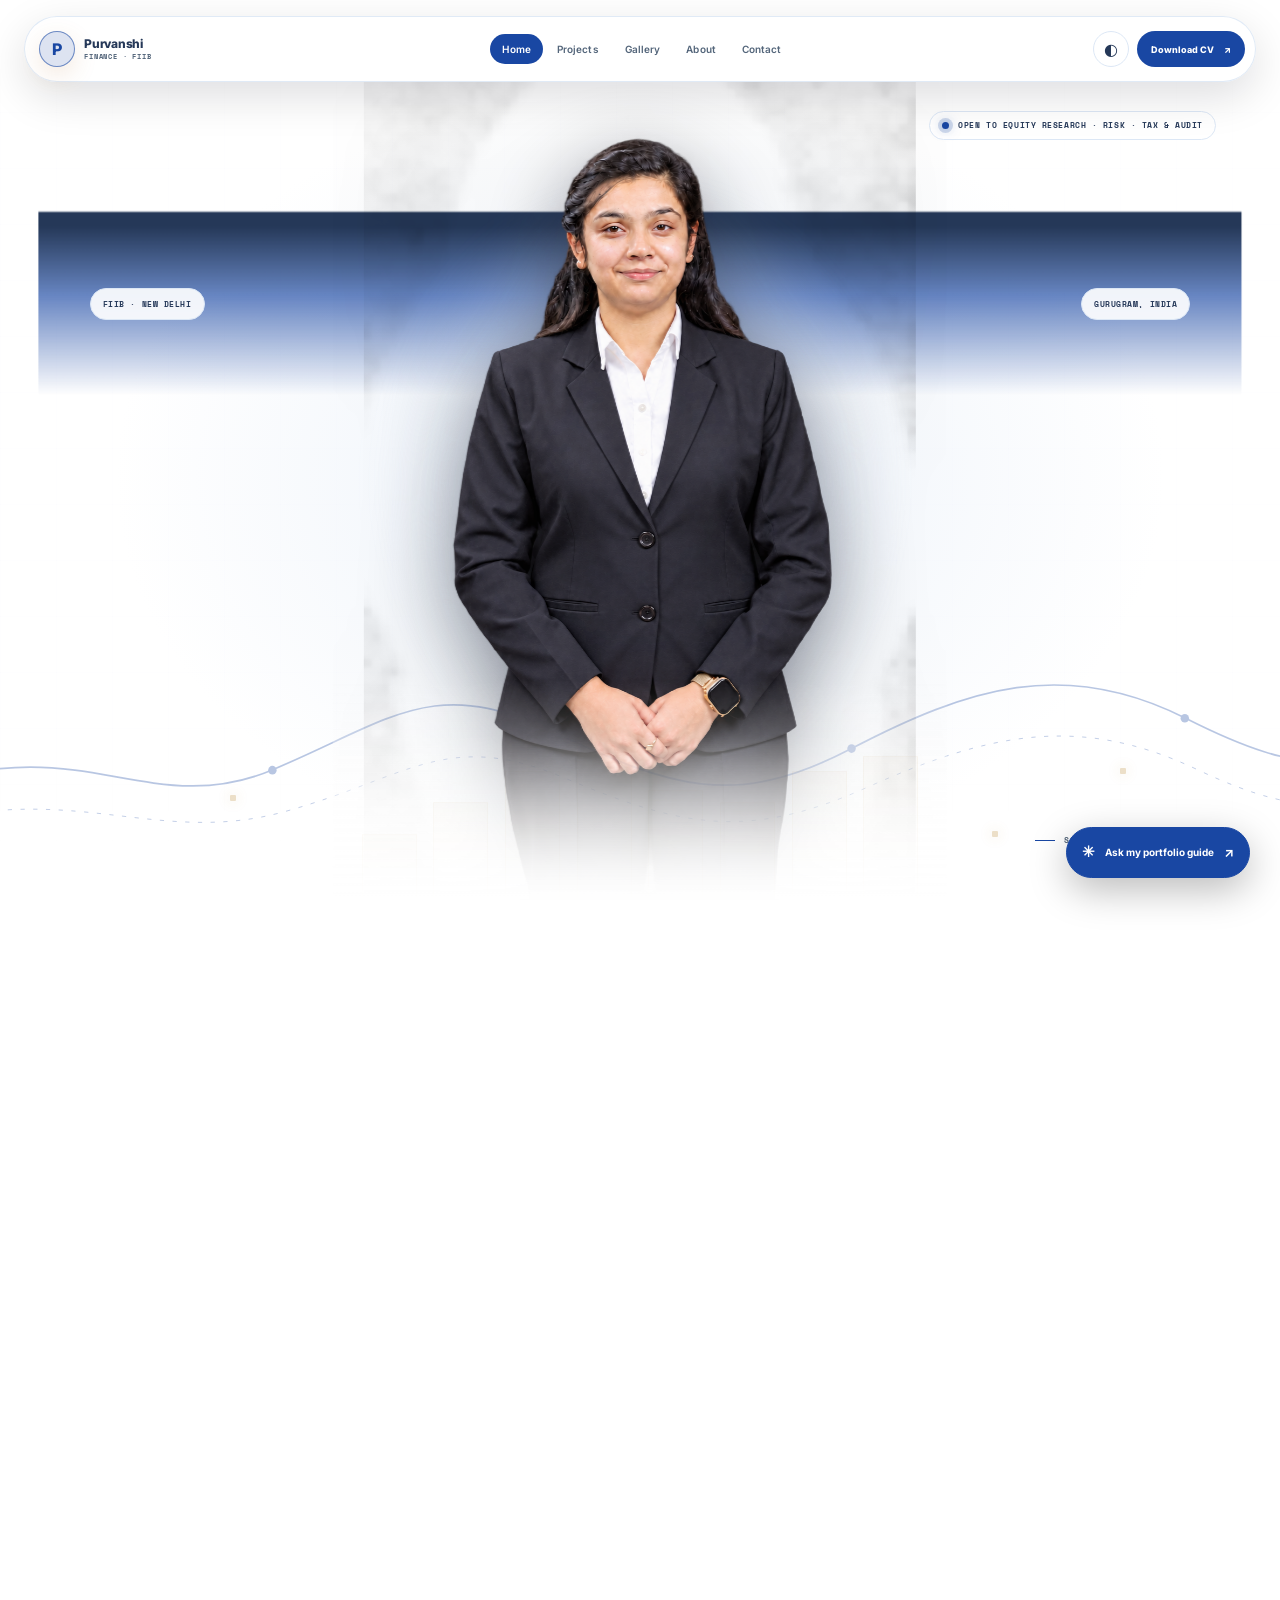
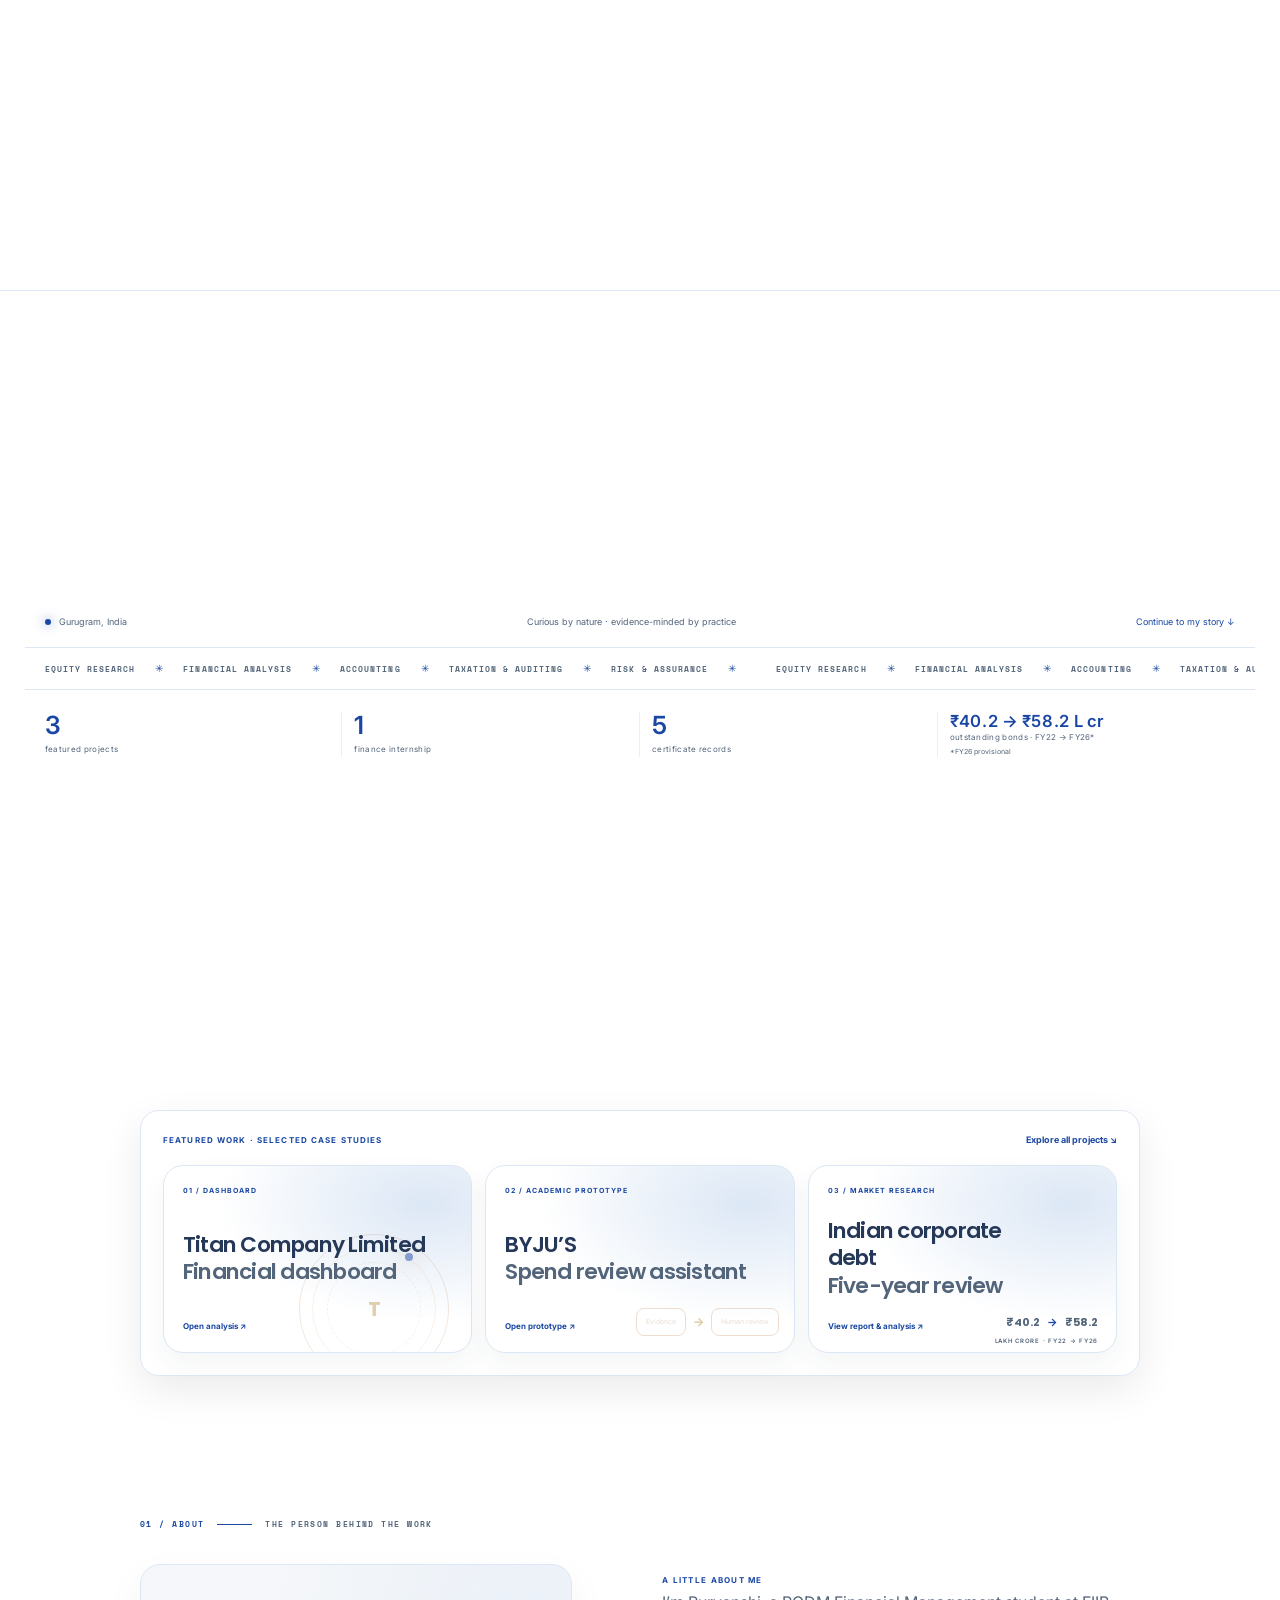
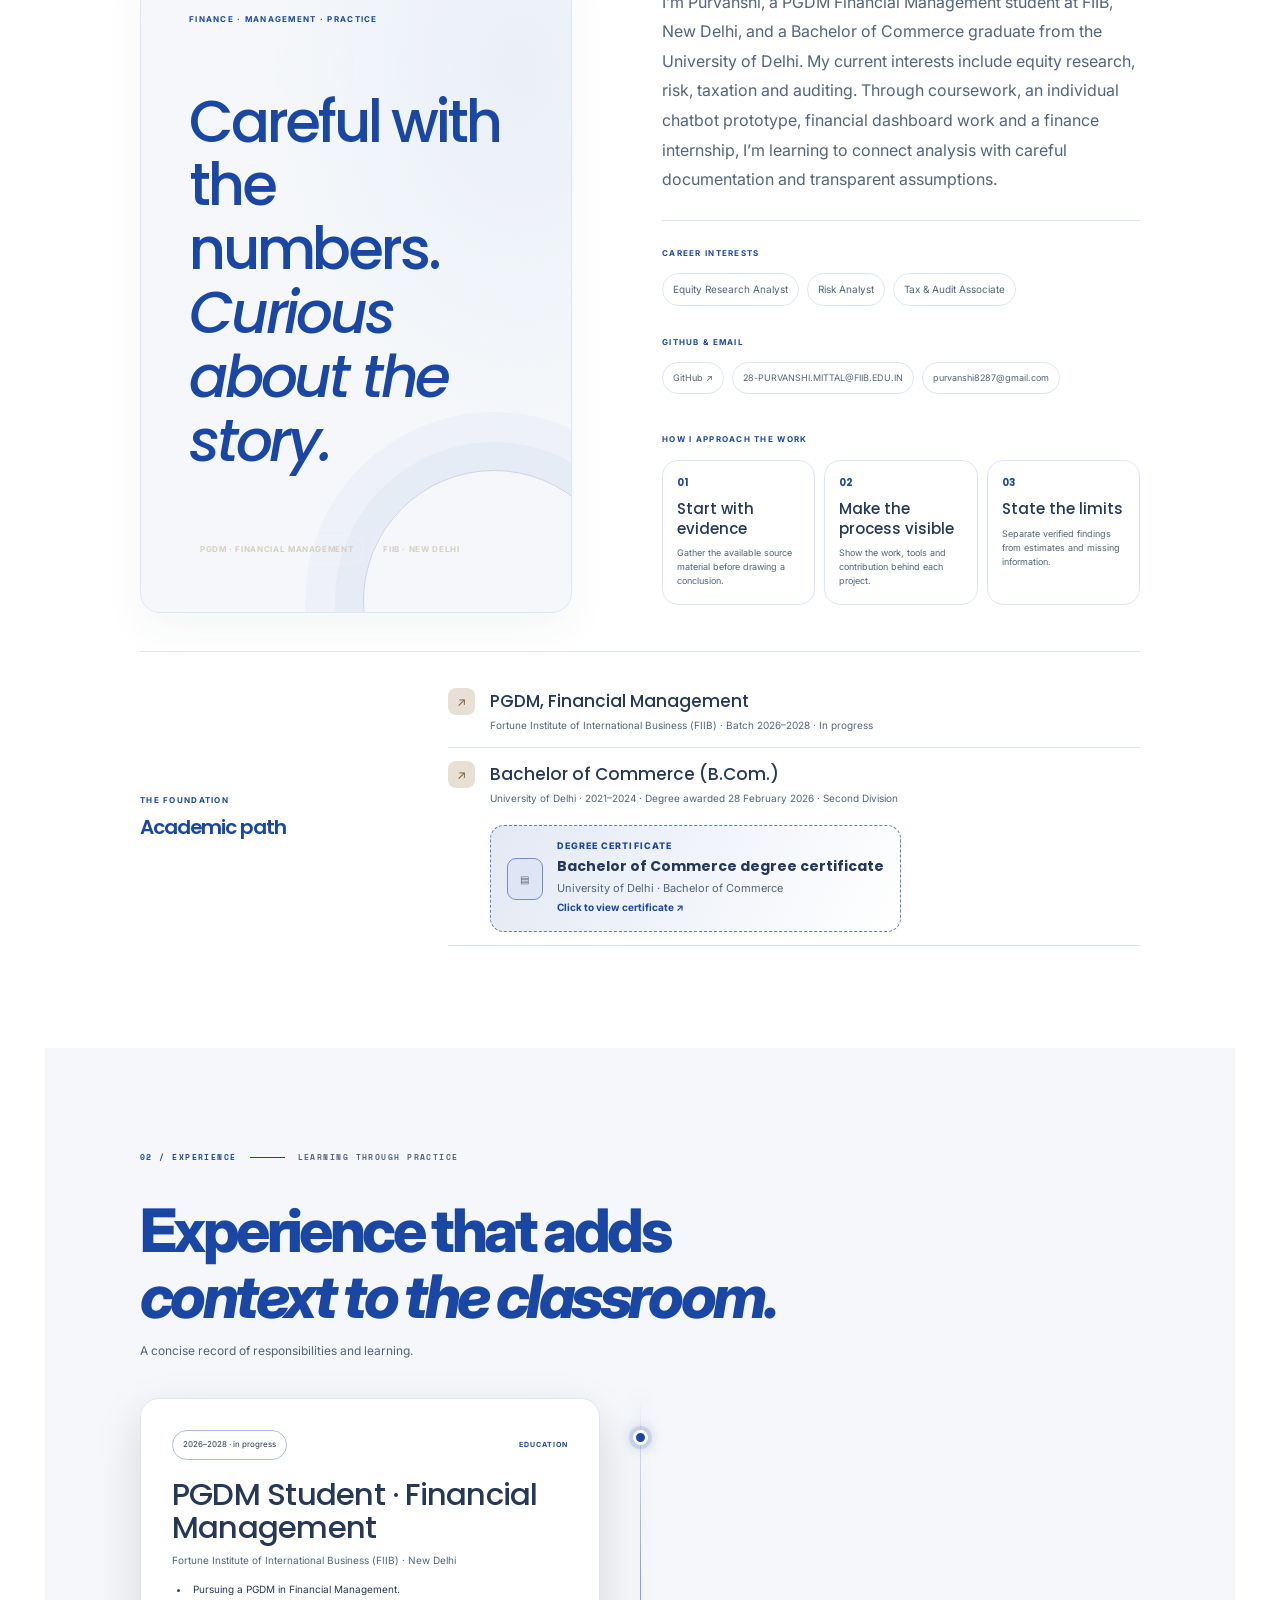
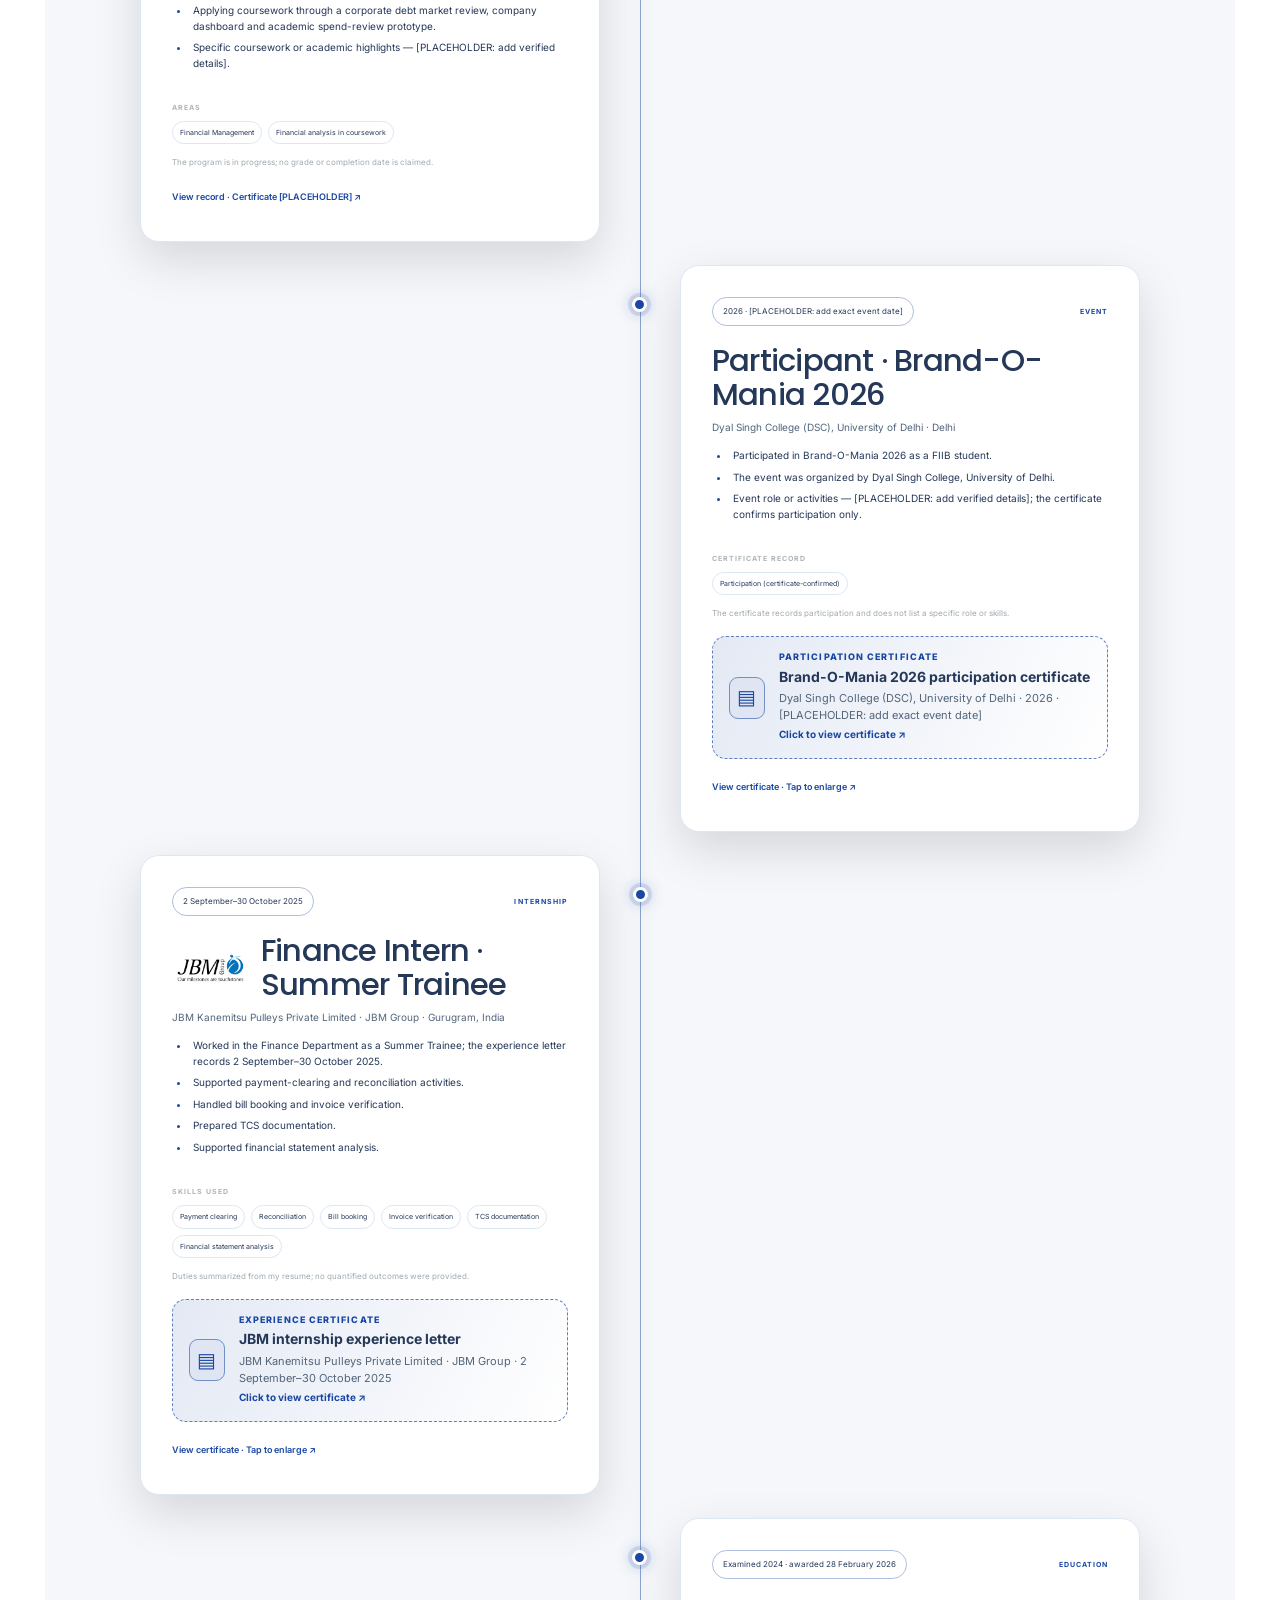
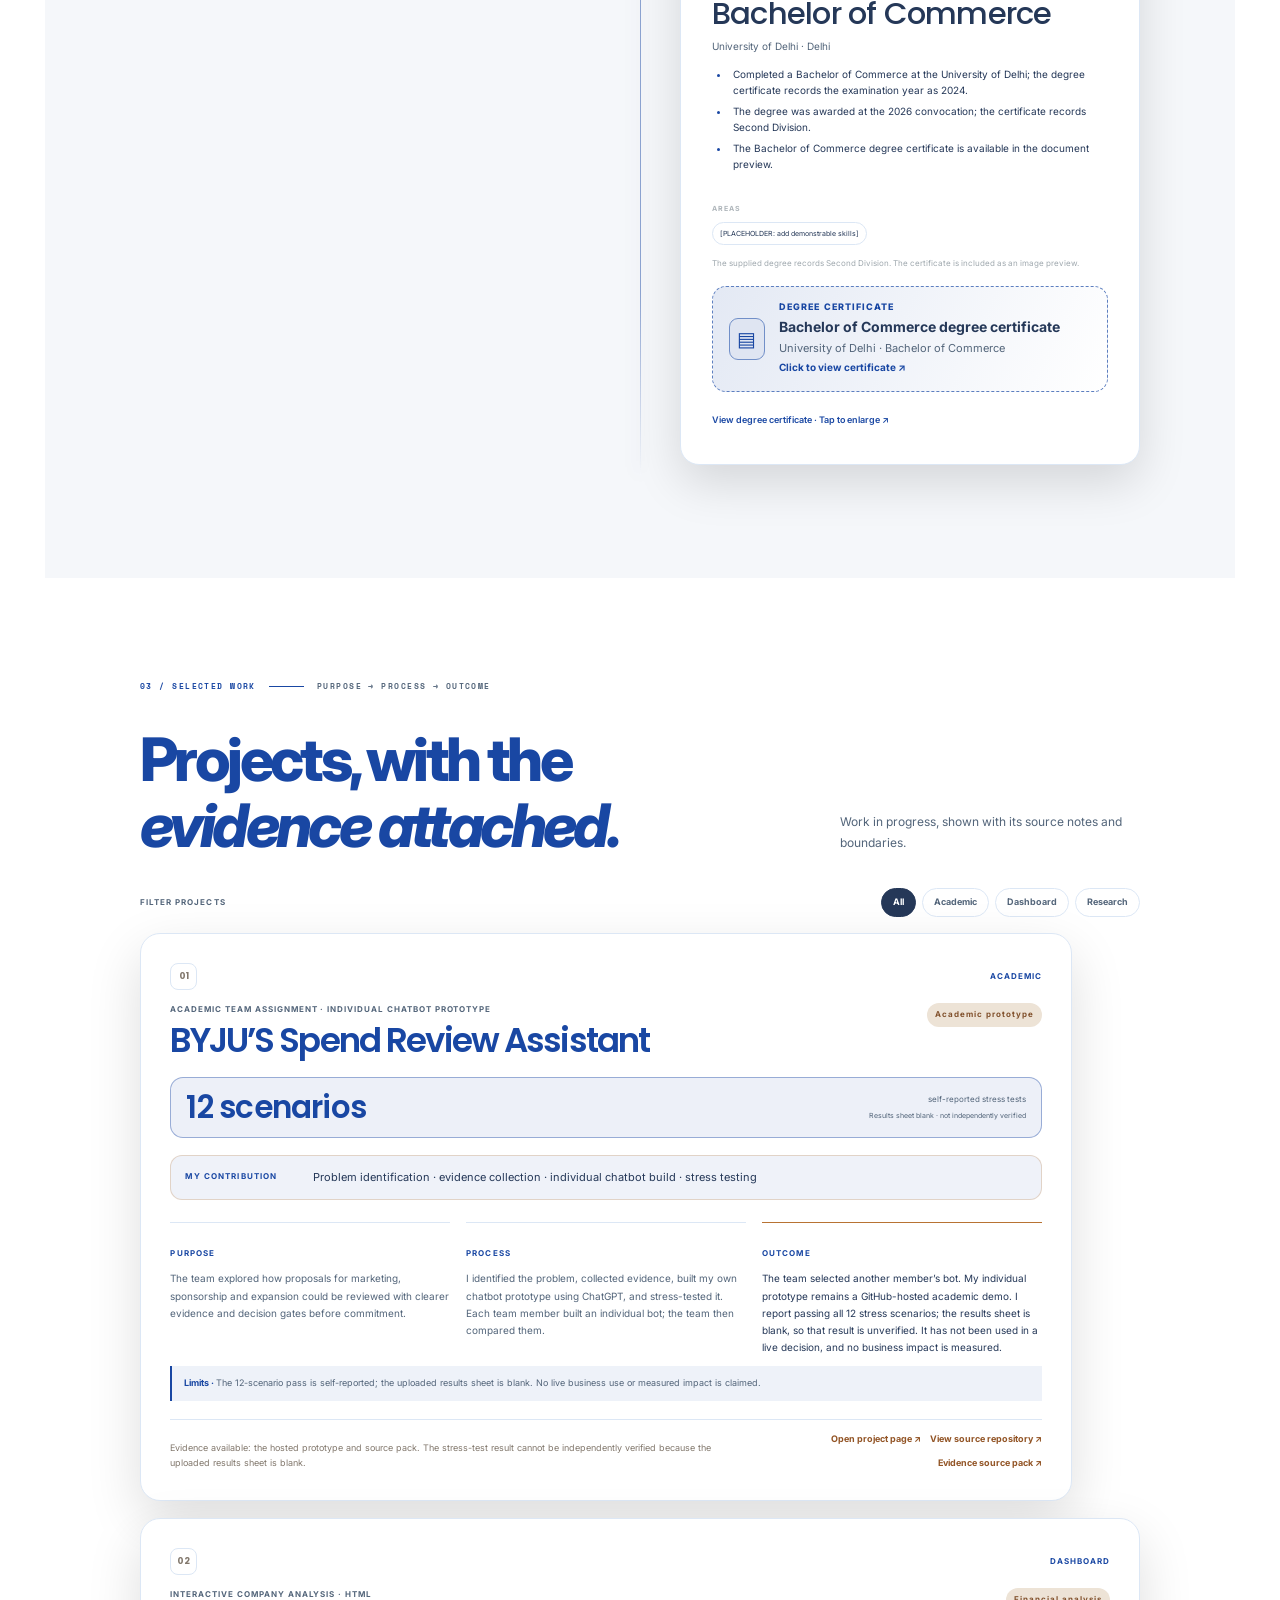
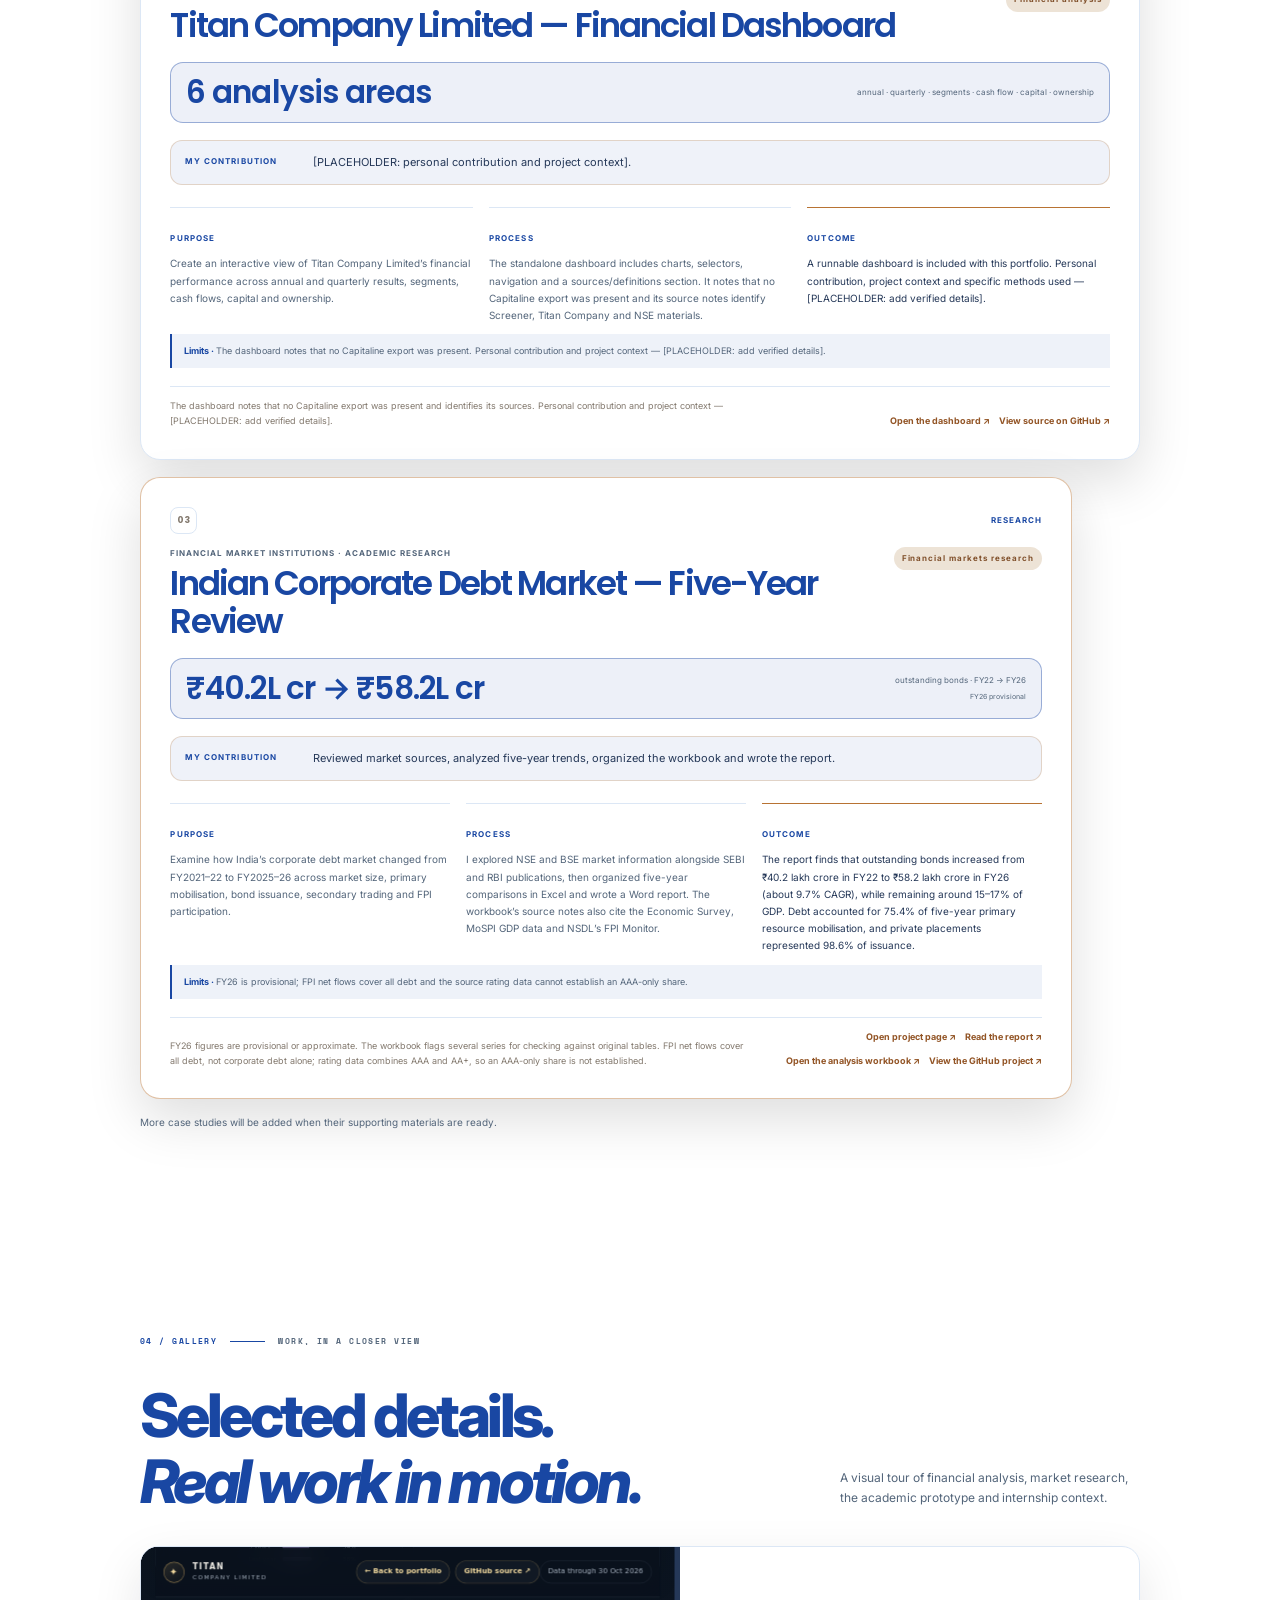
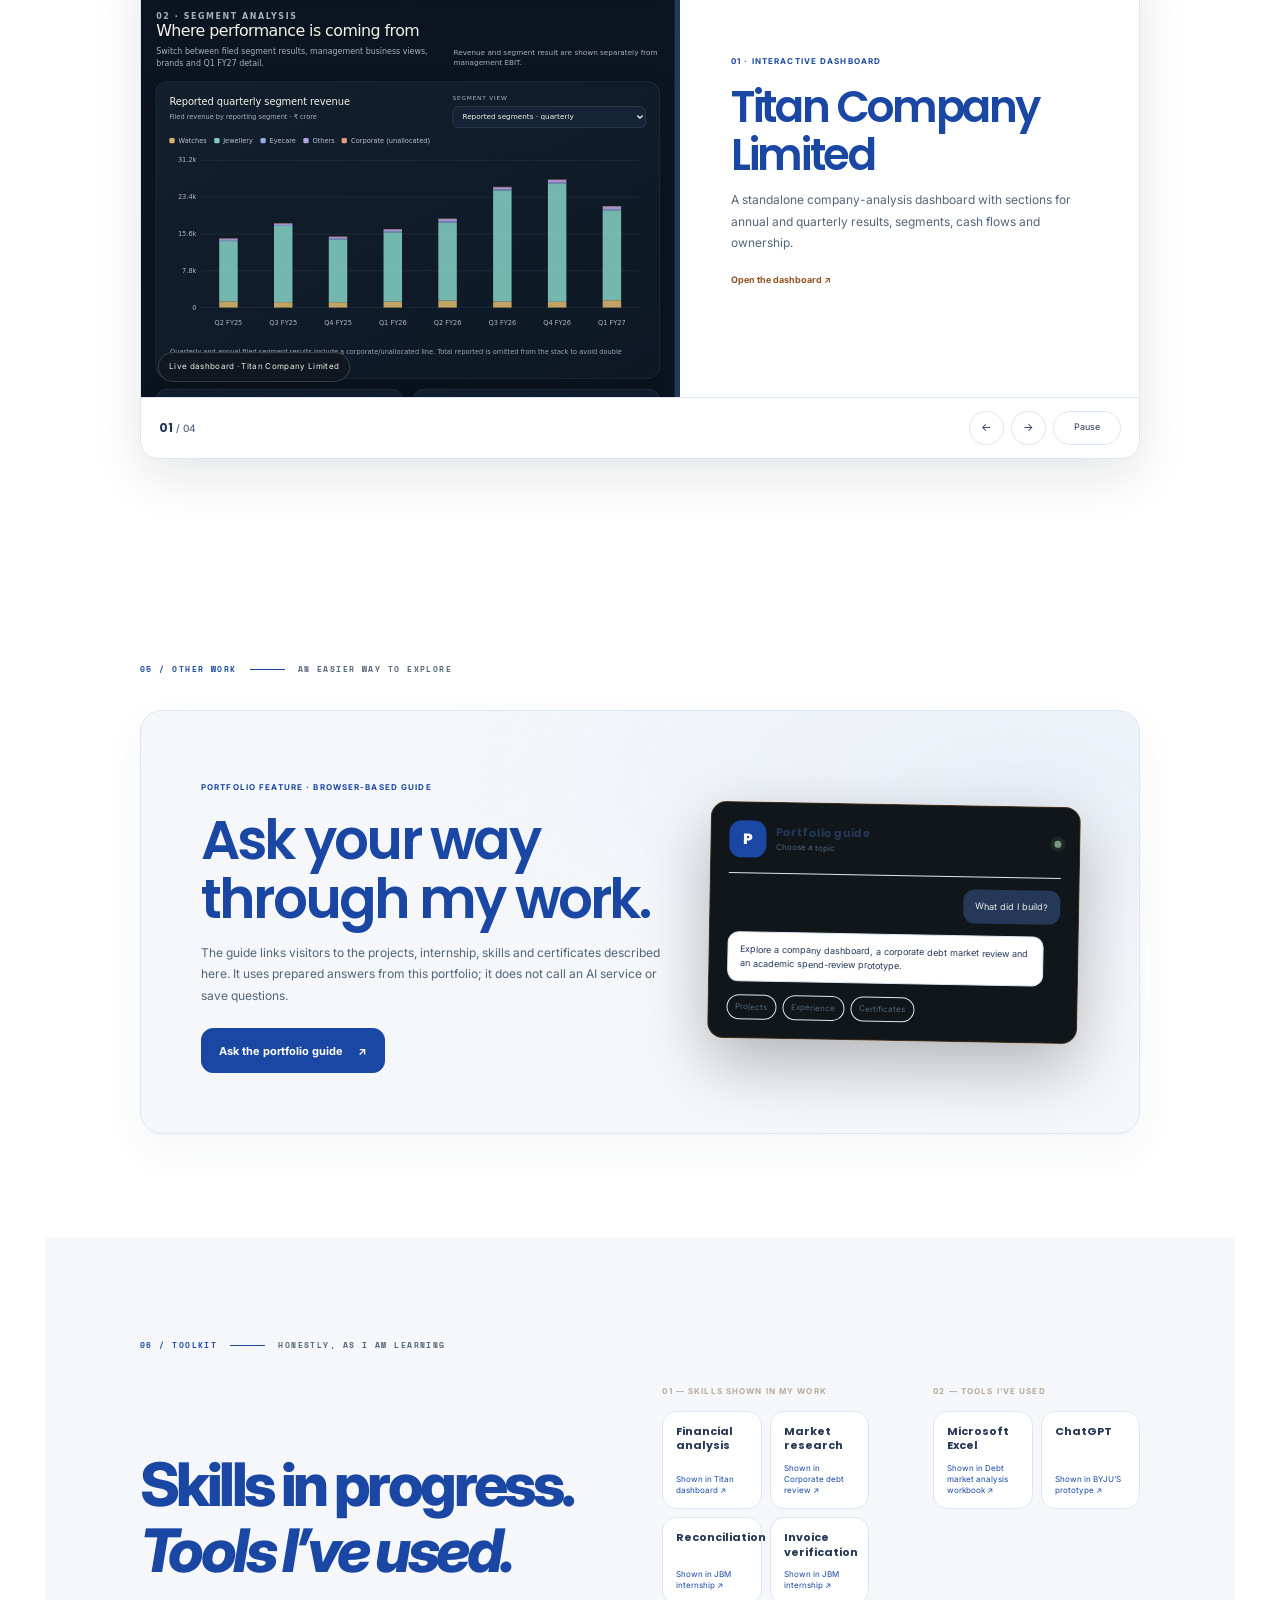
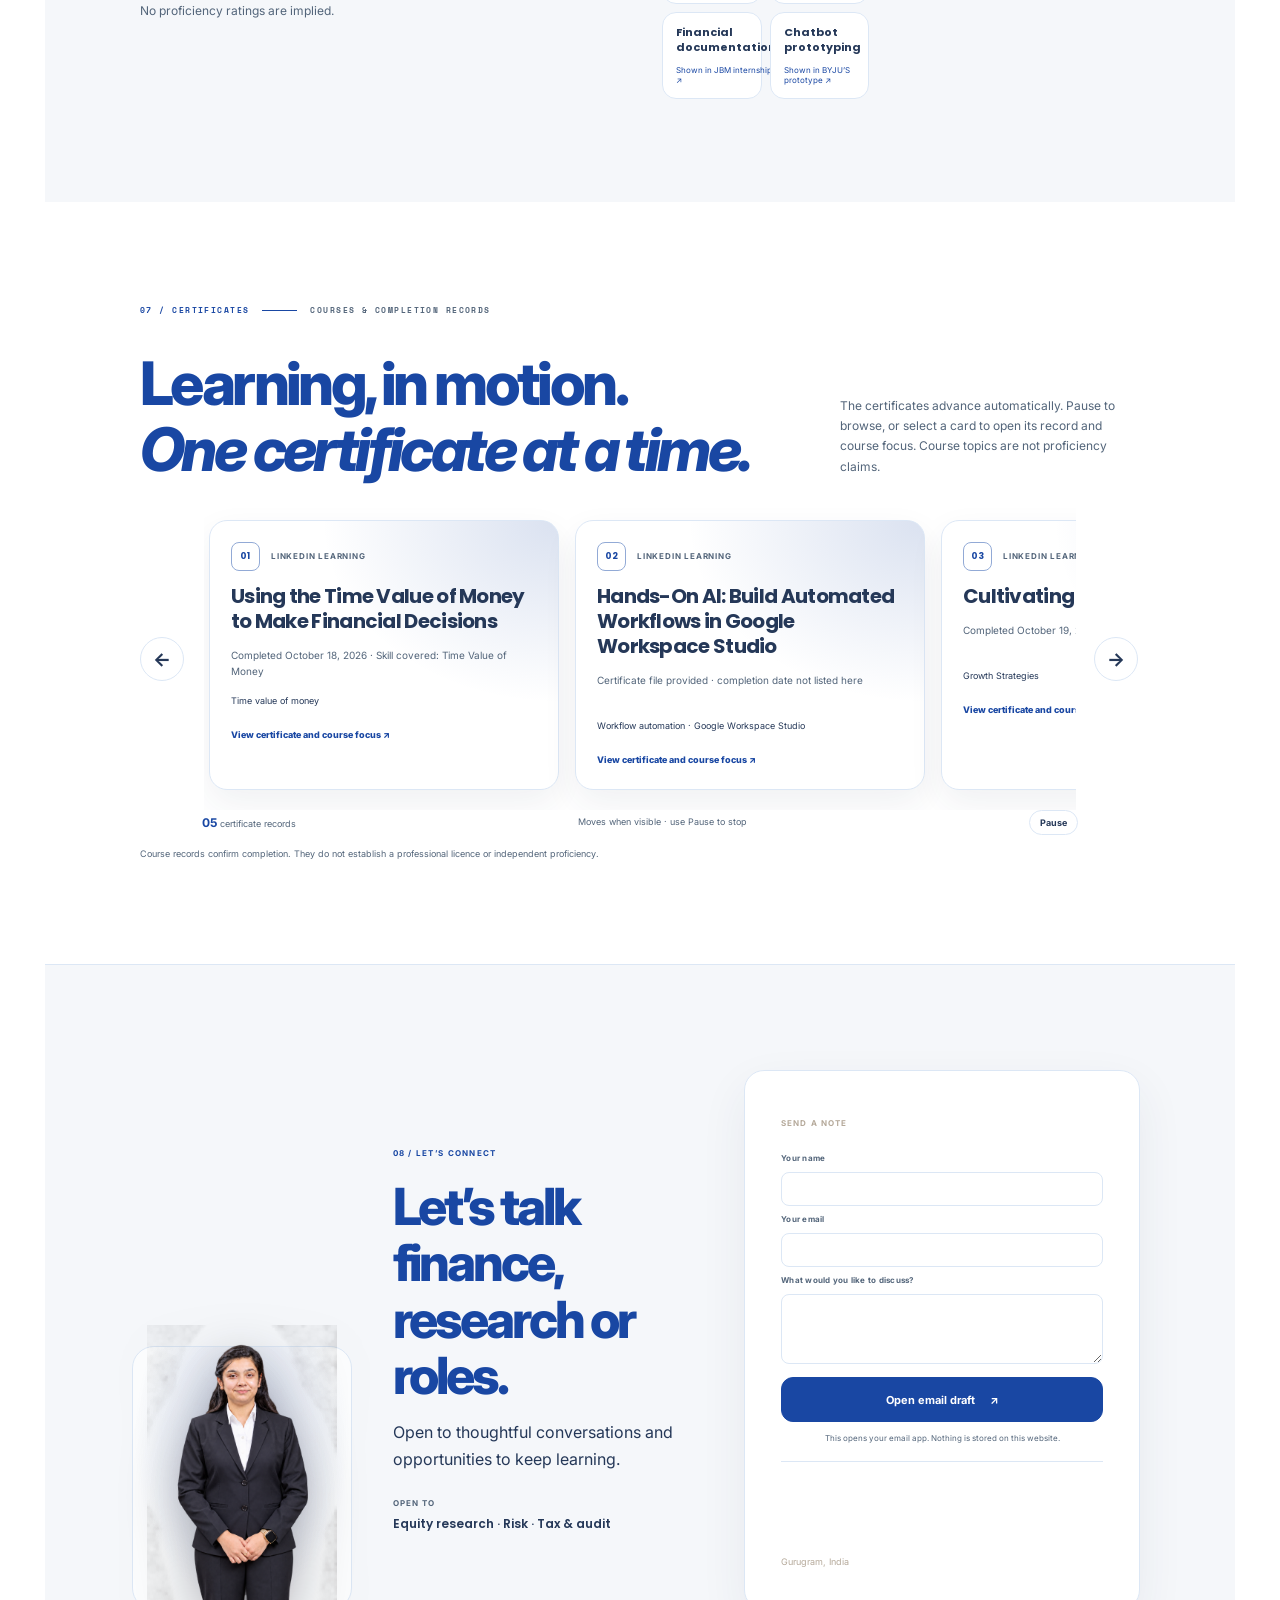
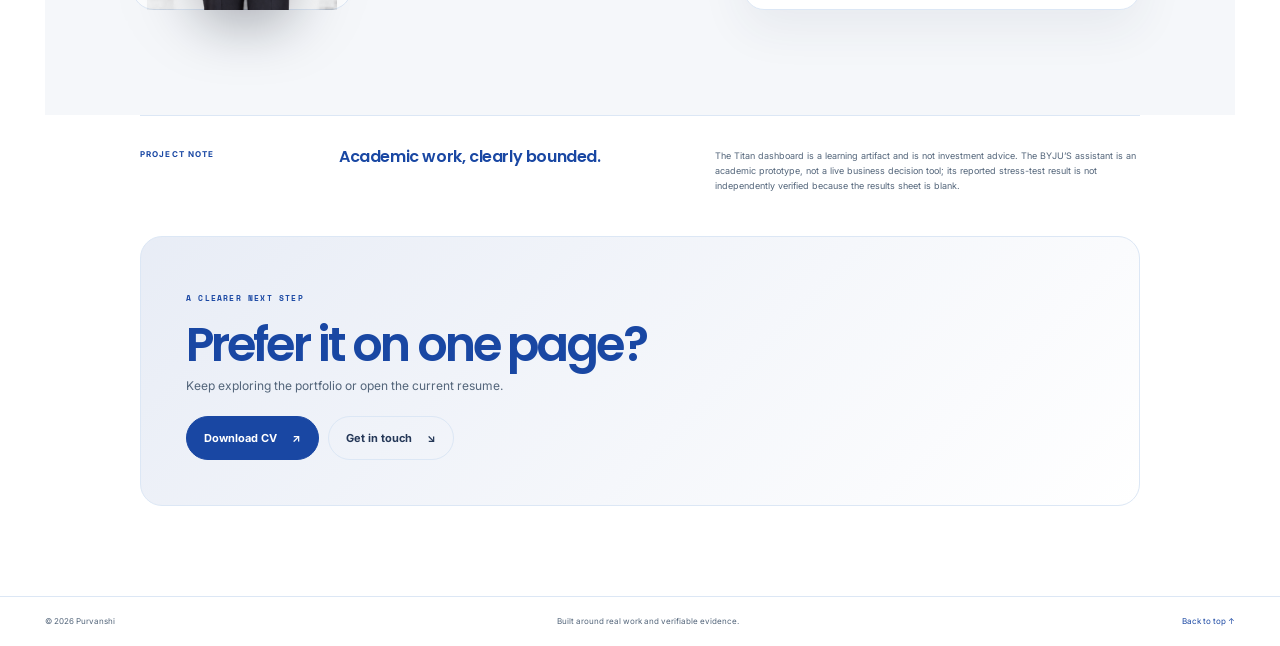
==== commit c168fb71: "Restore hero name and separate floating labels" ====
--- a/index.html
+++ b/index.html
@@ -10,7 +10,7 @@
   <link rel="preconnect" href="https://fonts.gstatic.com" crossorigin>
   <link href="https://fonts.googleapis.com/css2?family=Inter:wght@400;500;600;700;800&family=Manrope:wght@400;500;600;700;800&family=Oswald:wght@400;500;600;700&family=Poppins:wght@500;600;700;800&family=Space+Mono:wght@400;700&display=swap" rel="stylesheet">
   <link rel="stylesheet" href="styles.css?v=39">
-  <link rel="stylesheet" href="palette.css?v=2">
+  <link rel="stylesheet" href="palette.css?v=3">
   <script src="content.js?v=13" defer></script>
   <script src="app.js?v=23" defer></script>
 </head>
--- a/palette.css
+++ b/palette.css
@@ -265,3 +265,13 @@
     animation: none !important;
   }
 }
+
+/* Theme background shorthands reset background-clip; restore it so the name paints. */
+.hero-giant-name {
+  background-clip: text;
+  -webkit-background-clip: text;
+}
+
+/* The coordinate line repeats the two floating labels and caused them to collide. */
+.hero-stage-coordinates { display: none; }
+.hero-stage-chip { top: clamp(190px, 32vh, 300px); }
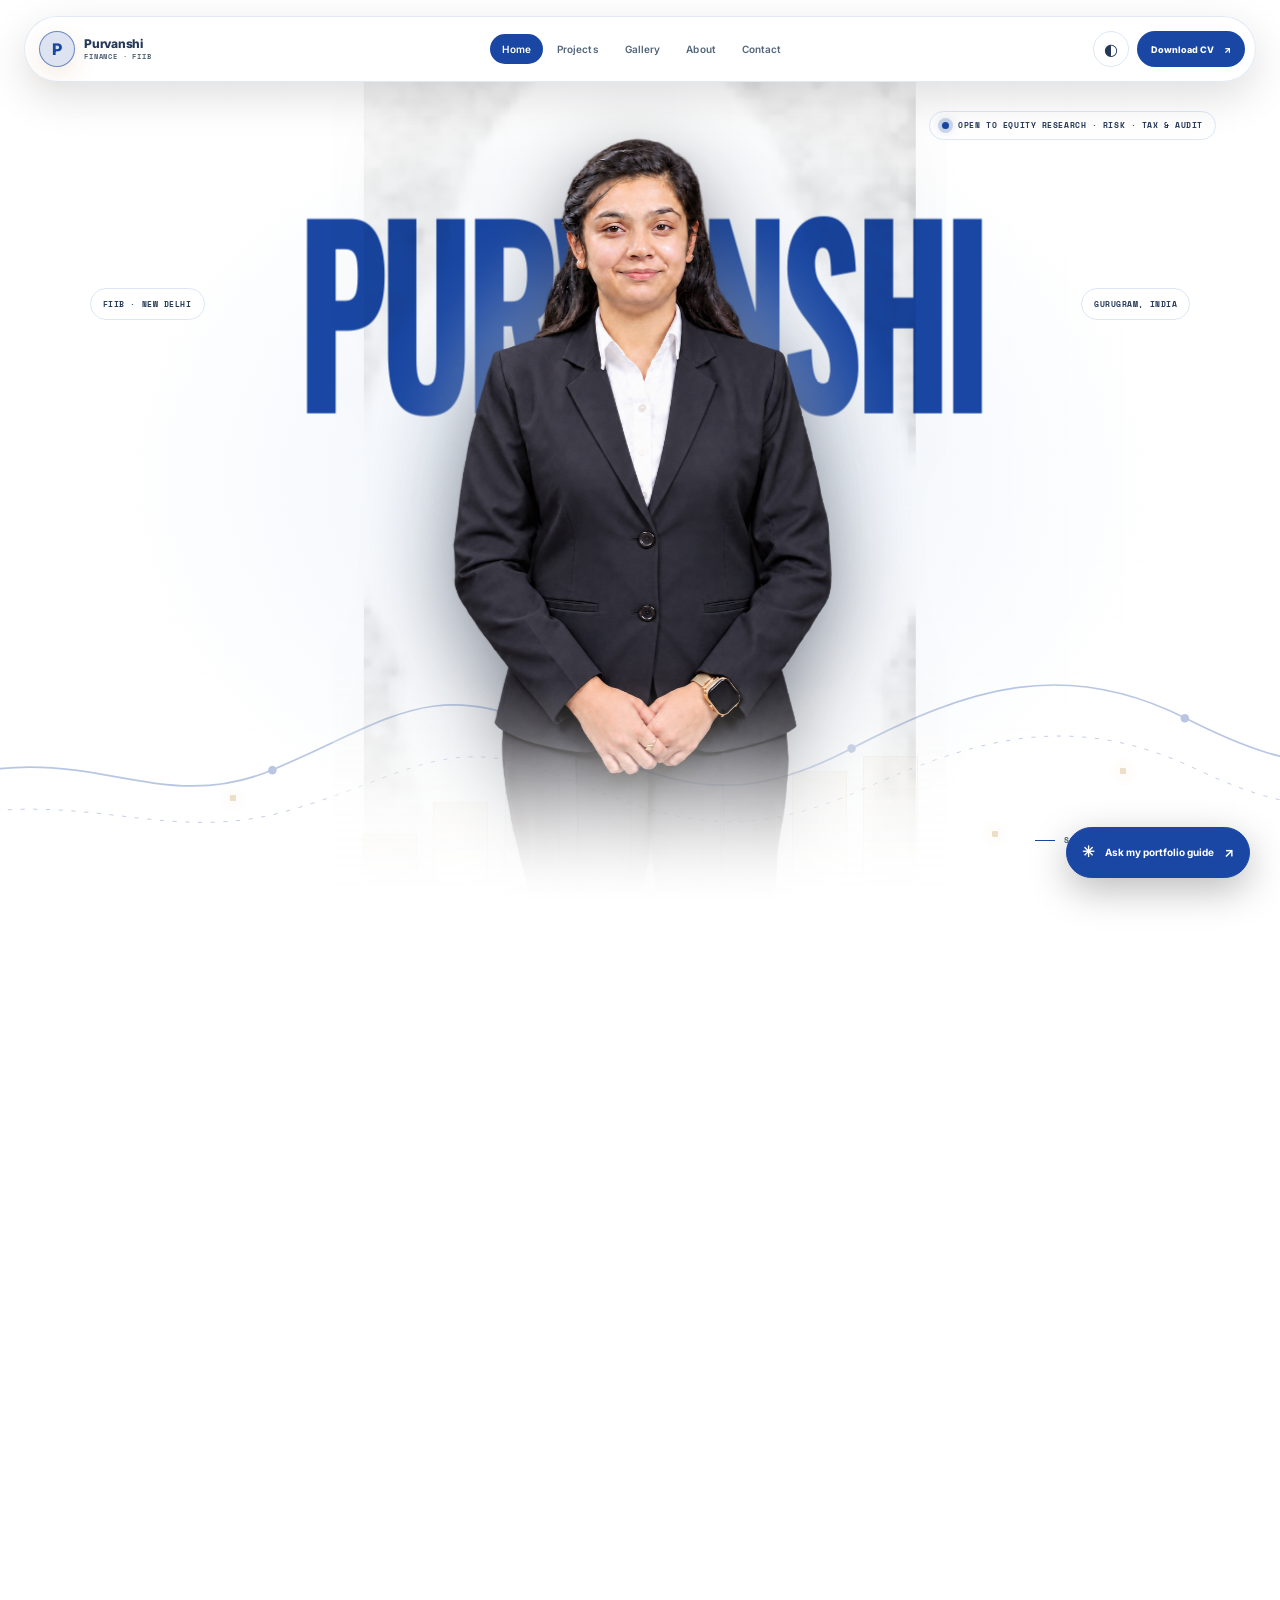
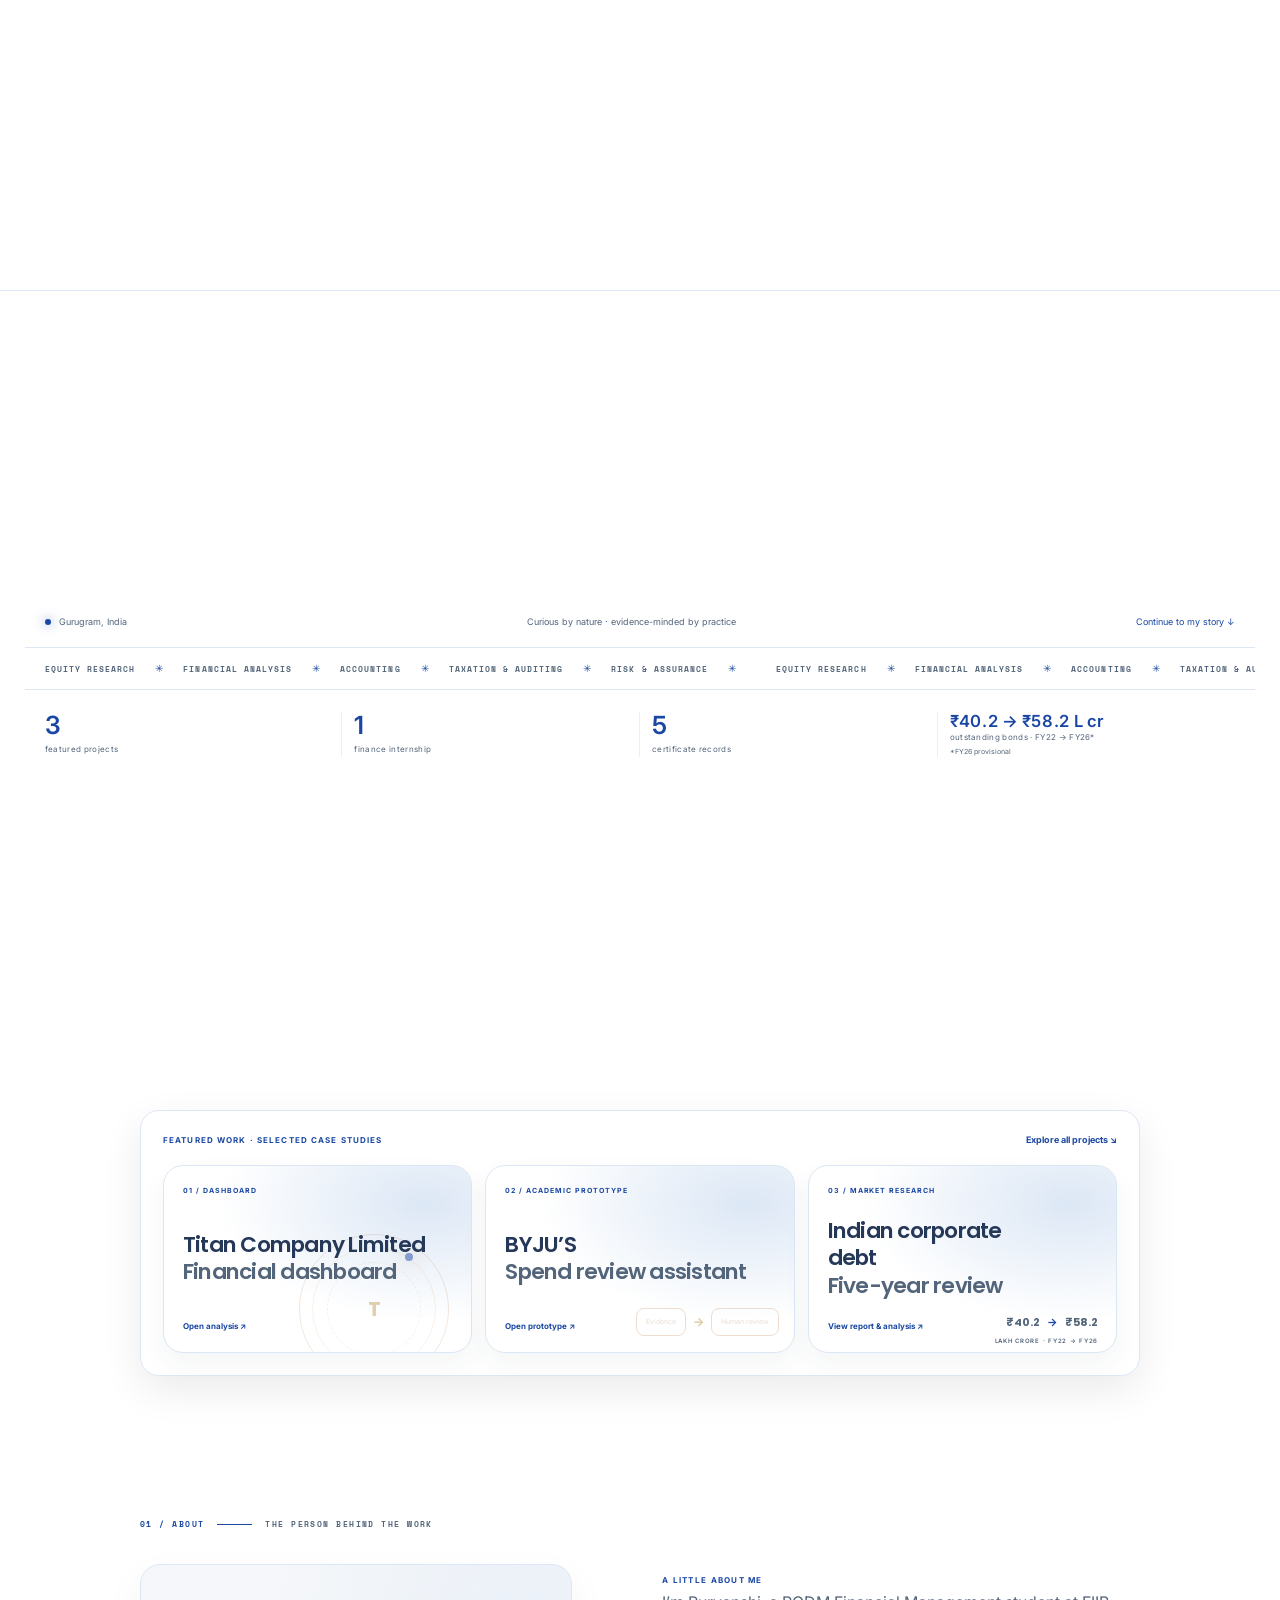
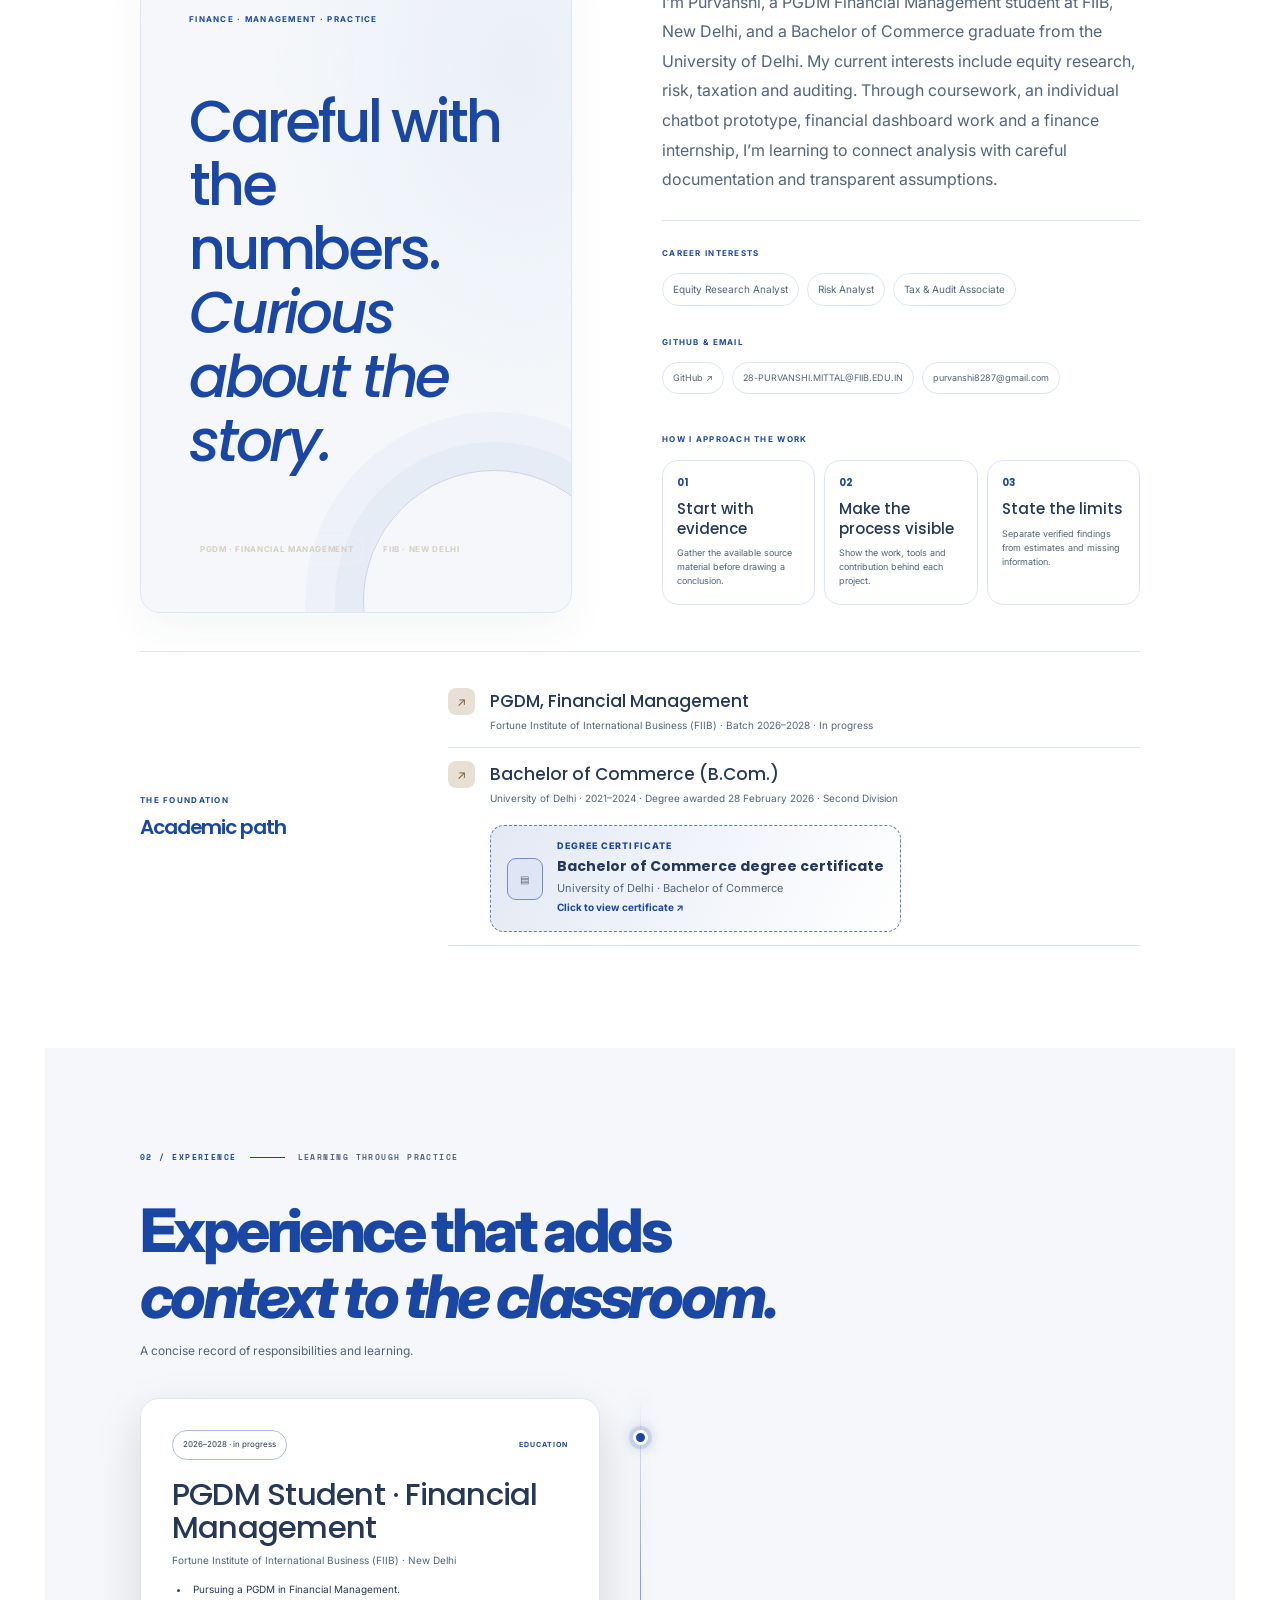
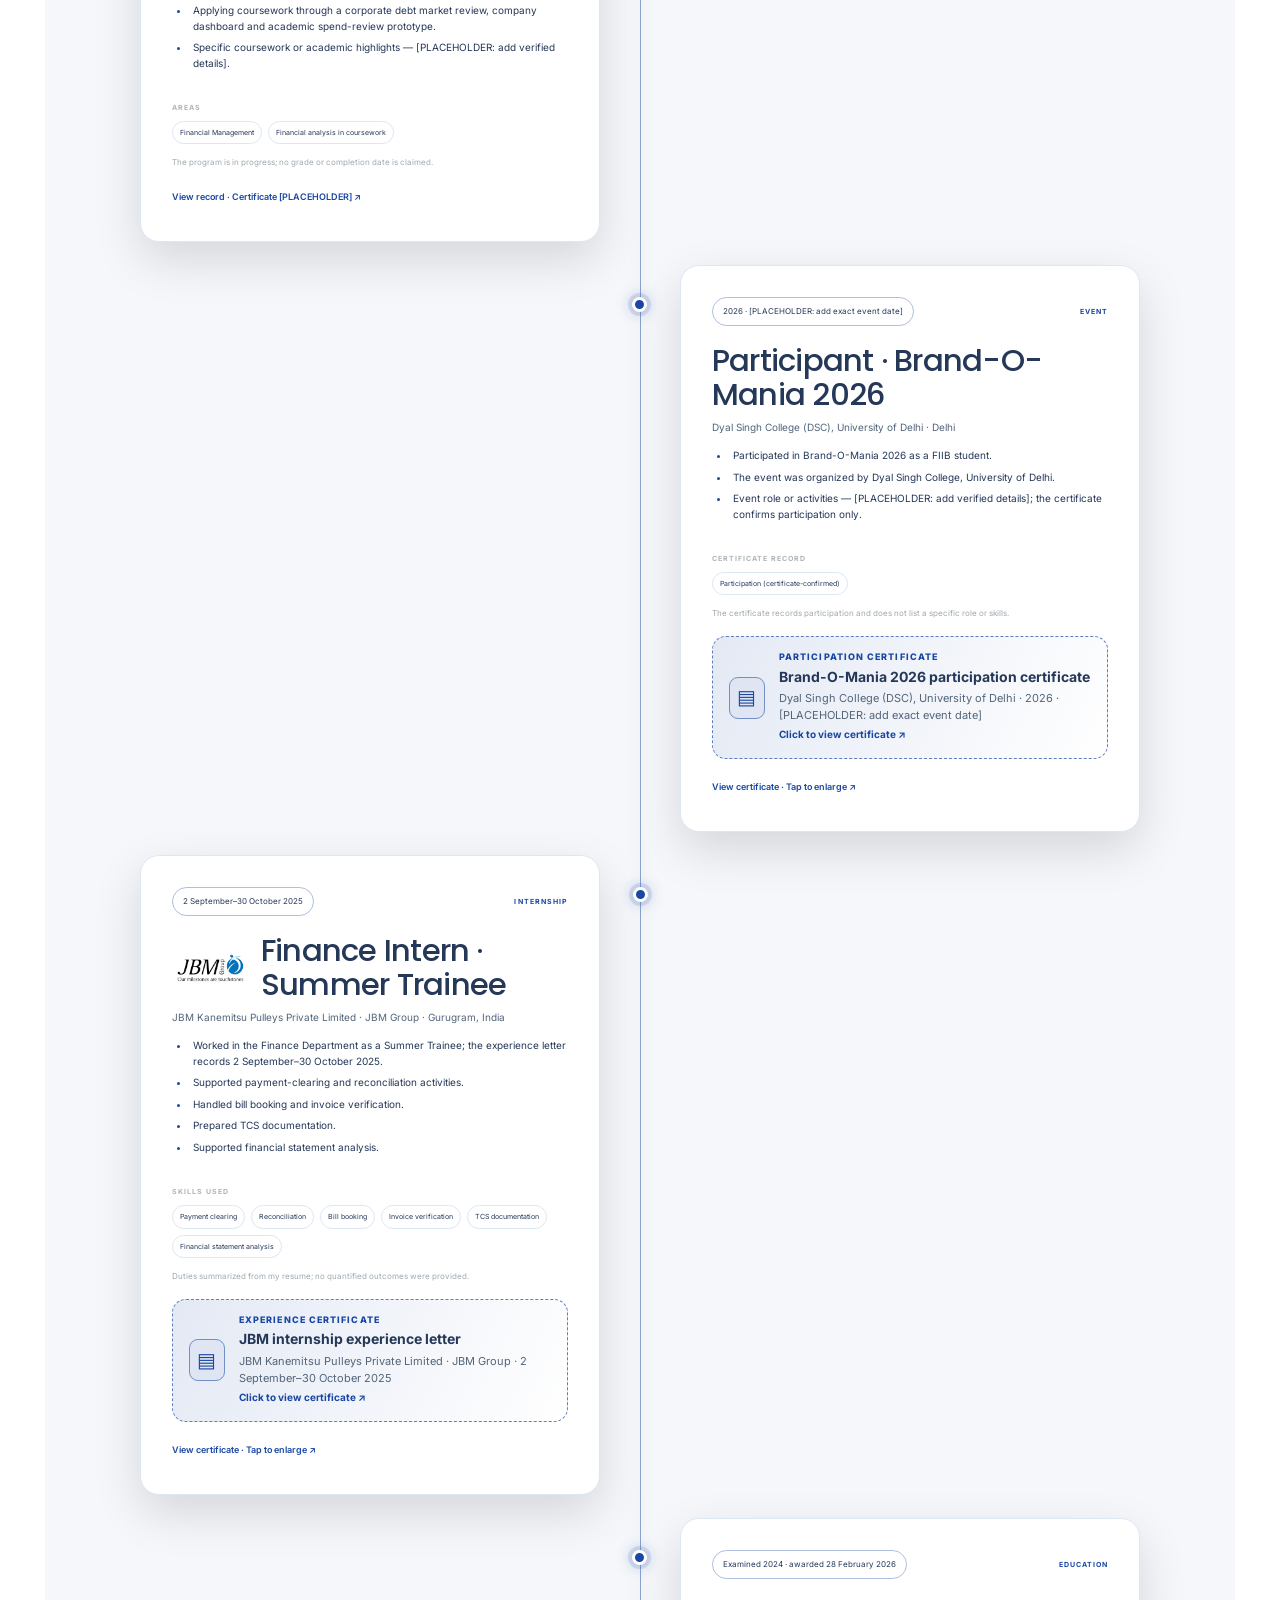
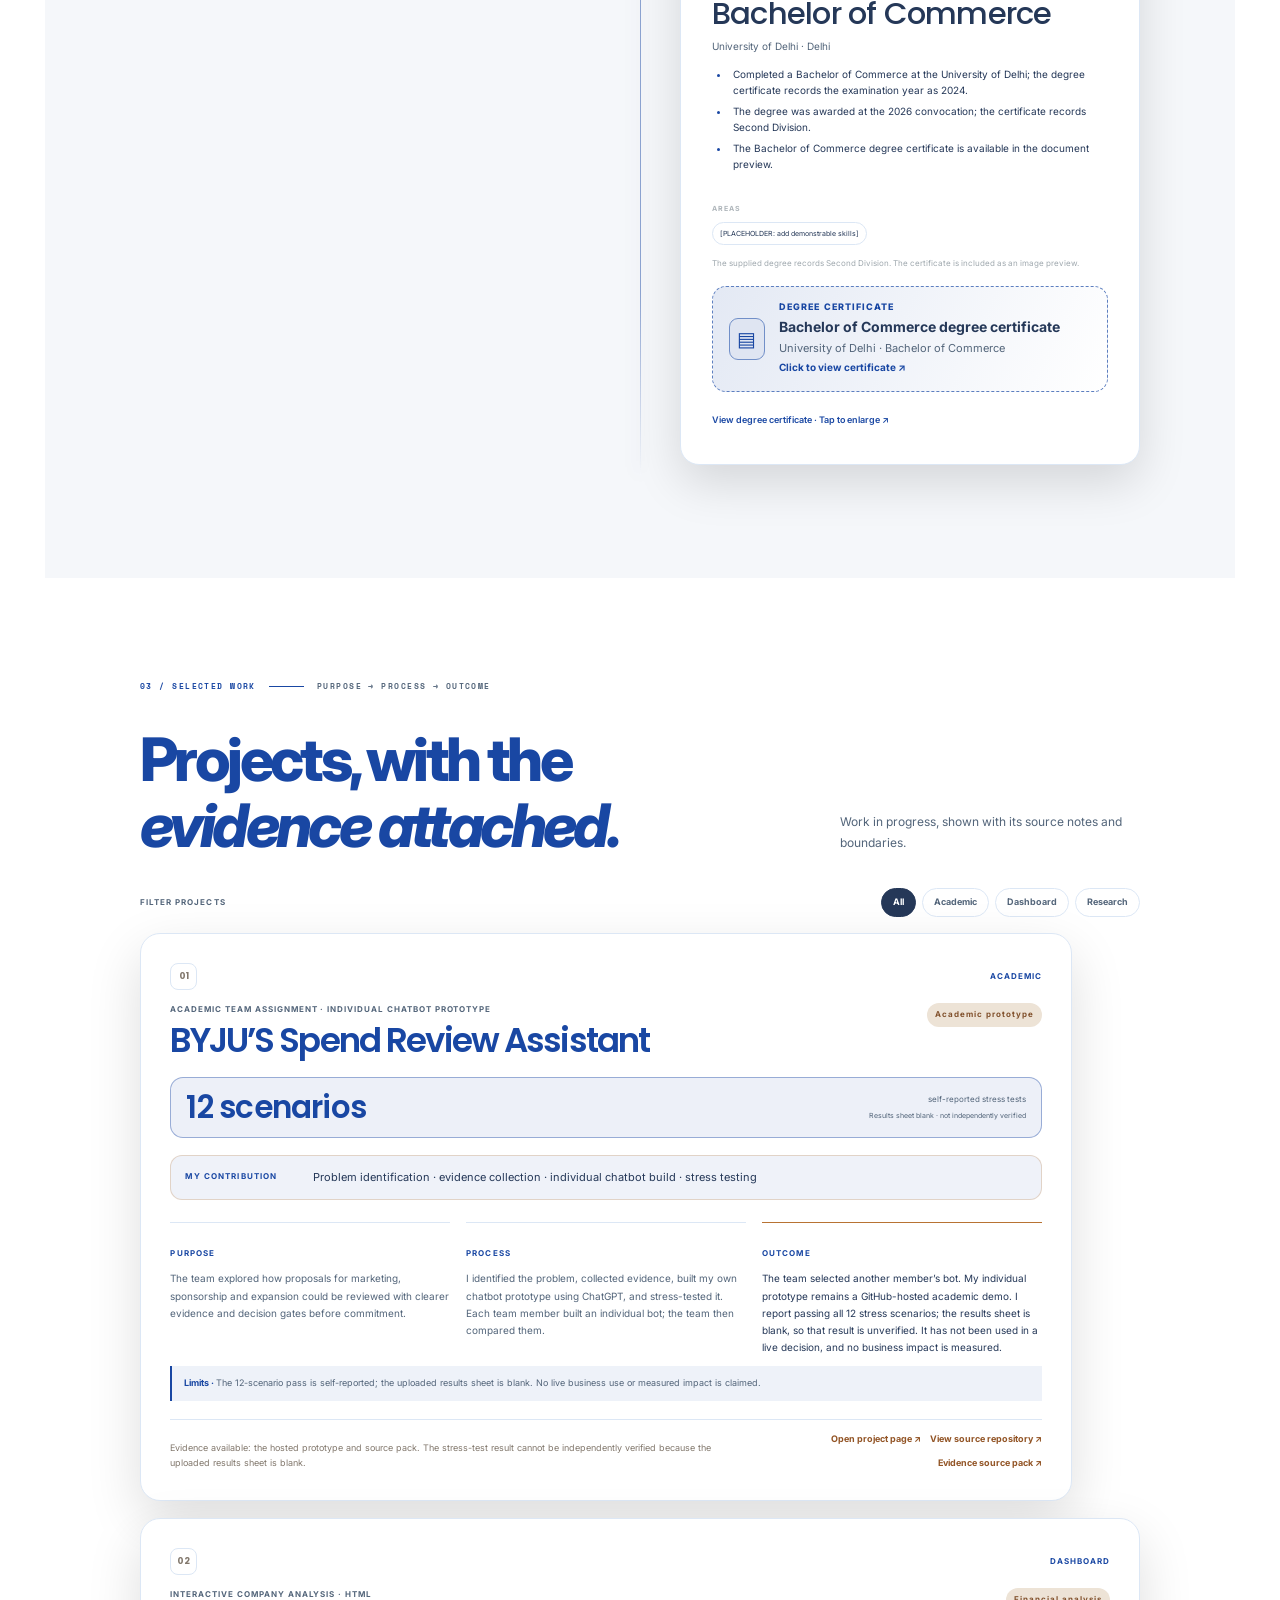
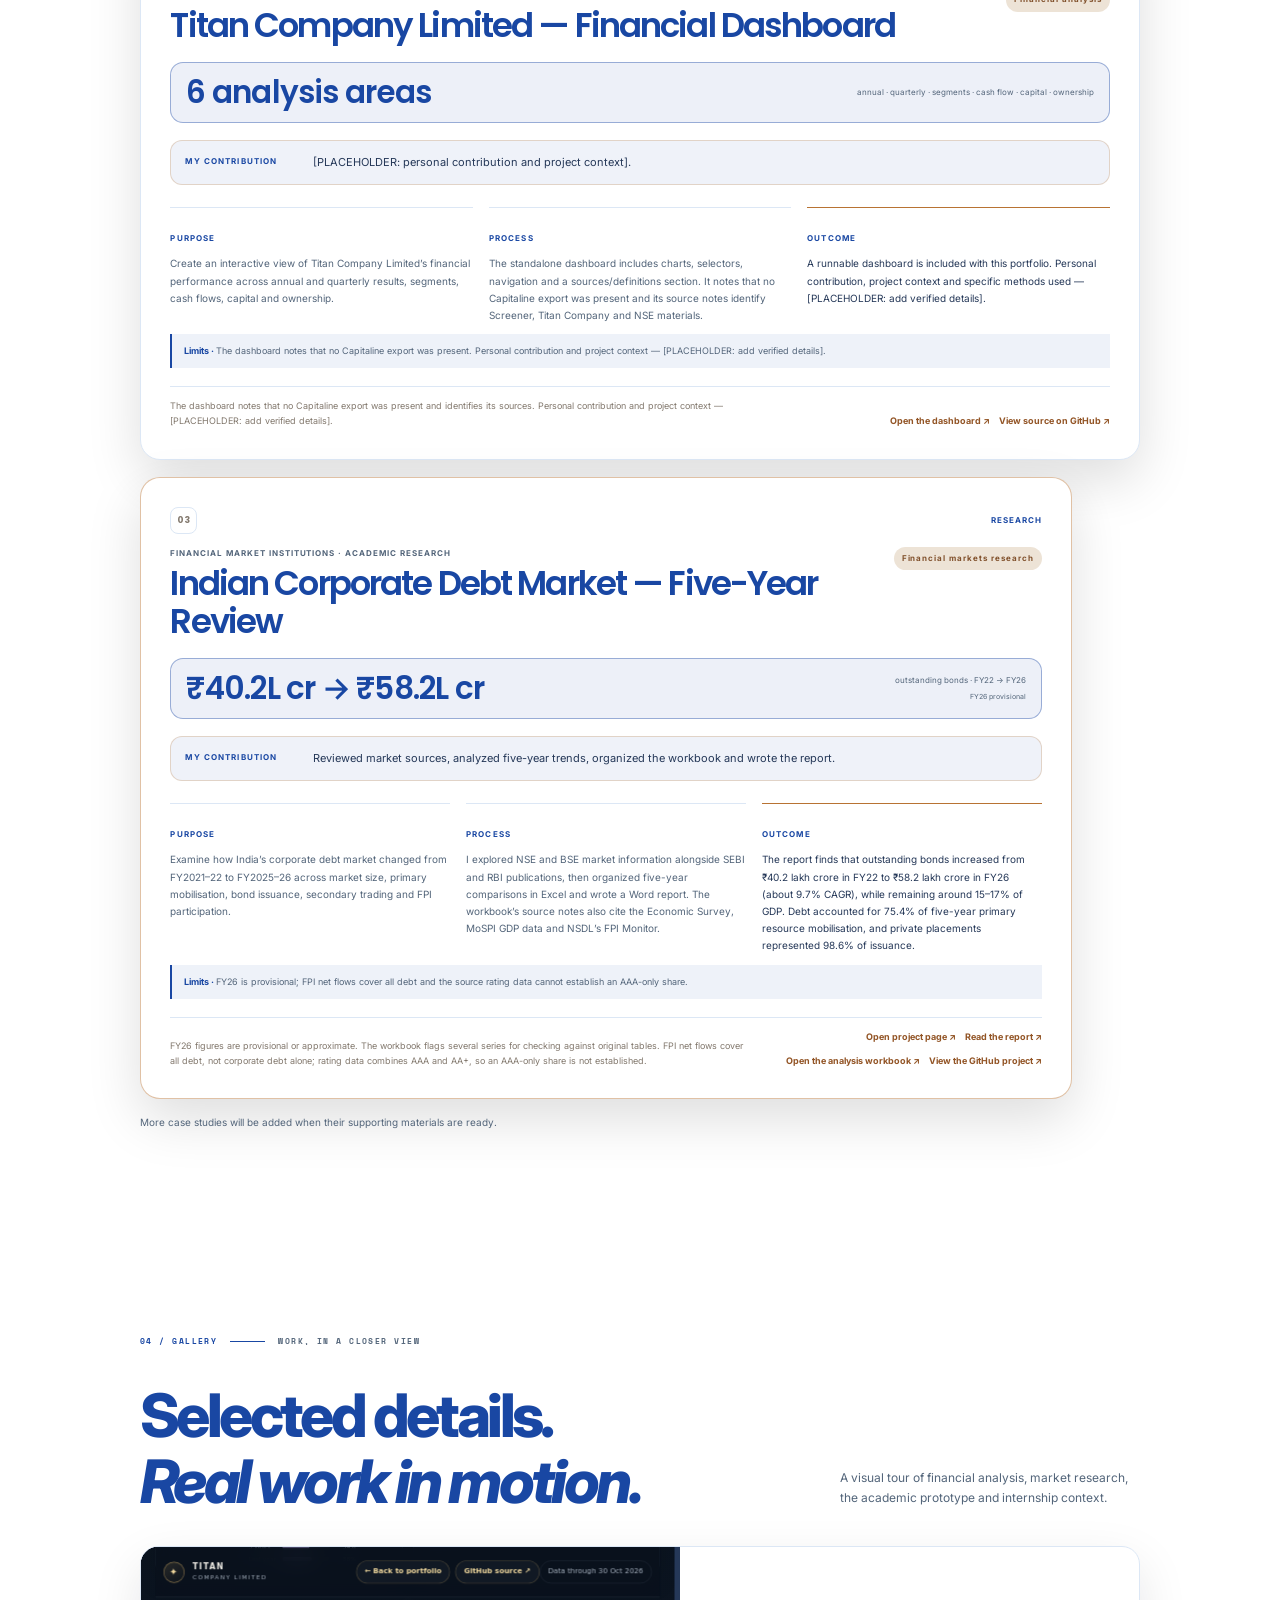
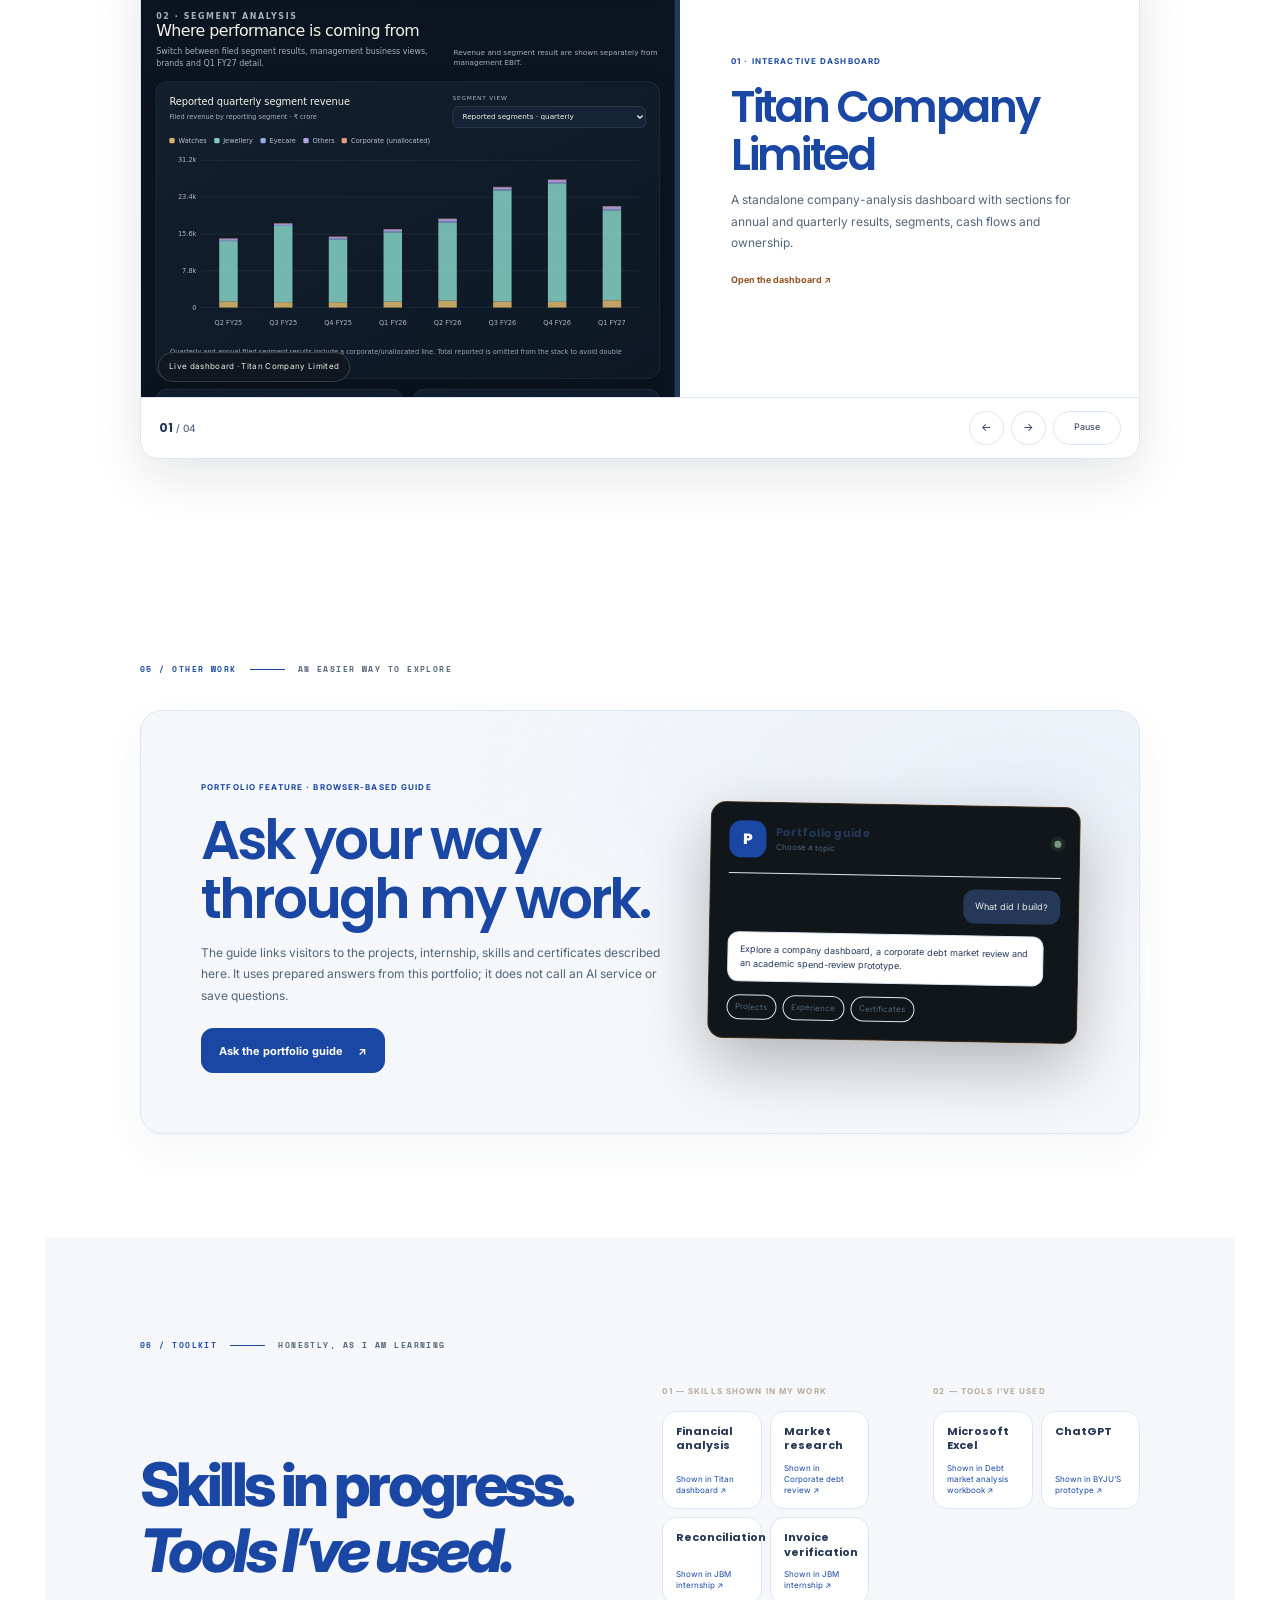
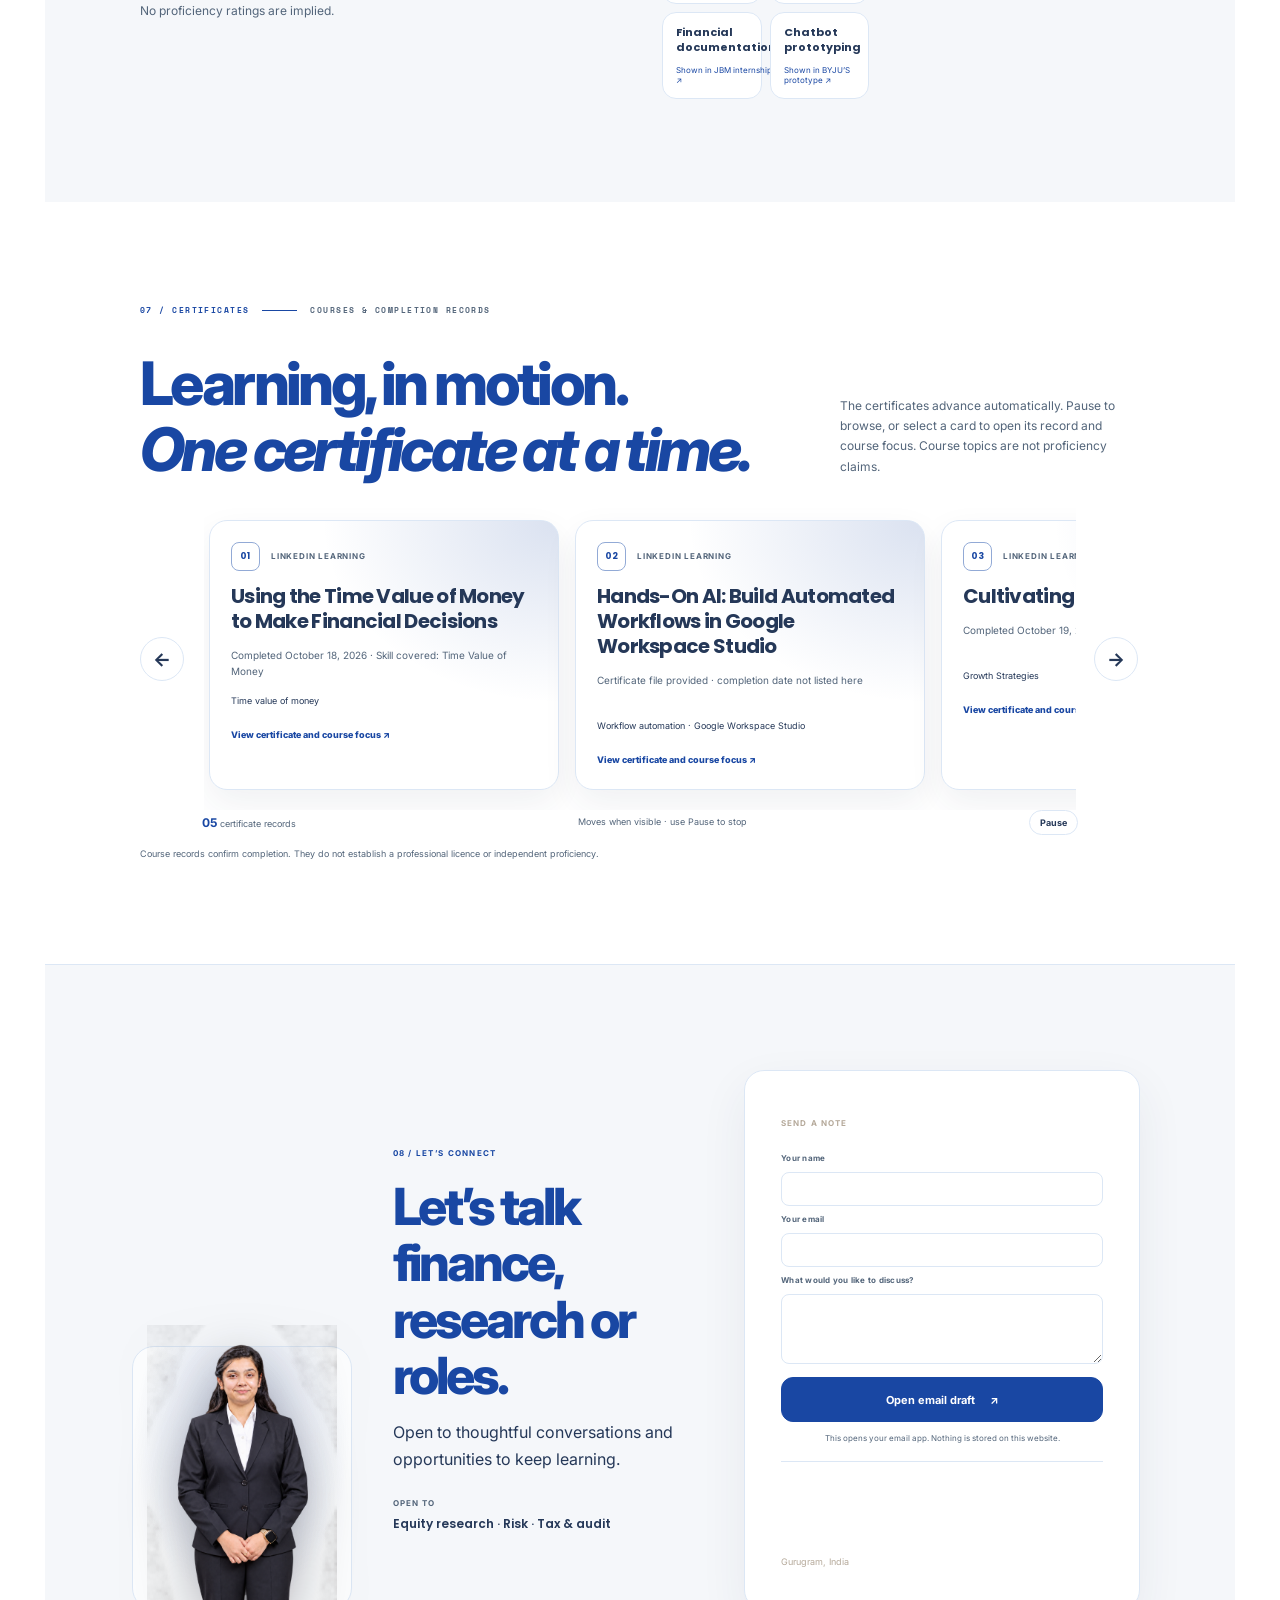
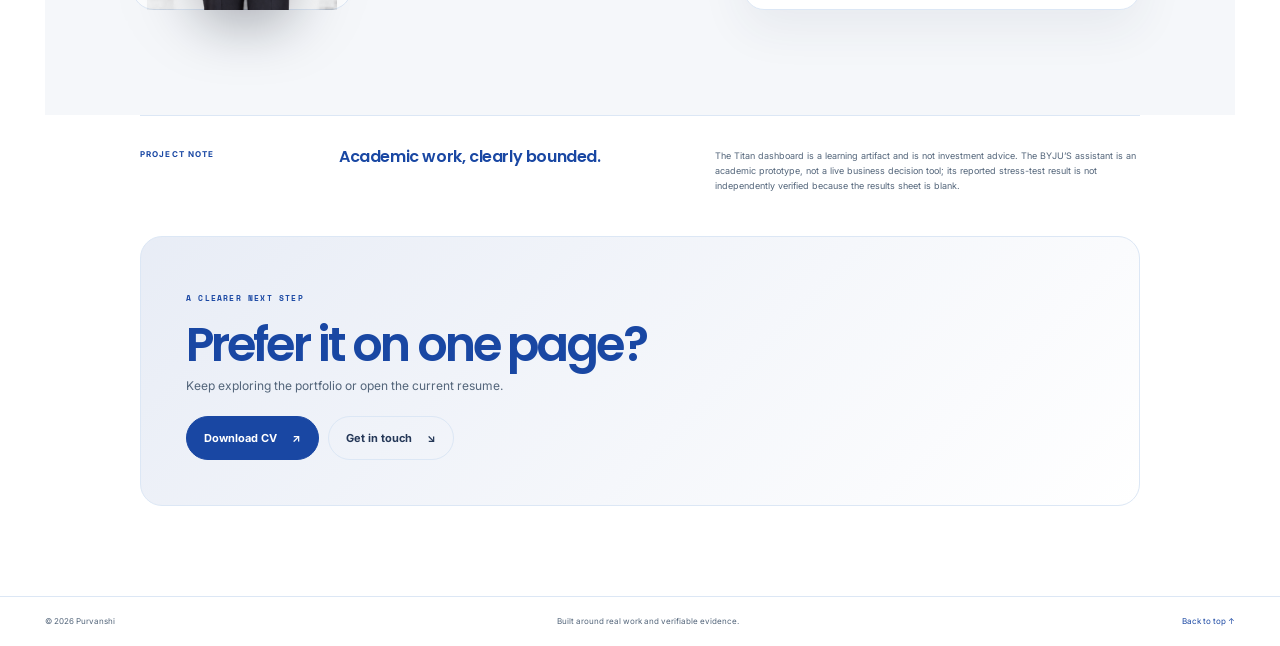
==== commit 77a6f9a2: "Ensure hero name renders in both themes" ====
--- a/index.html
+++ b/index.html
@@ -10,9 +10,9 @@
   <link rel="preconnect" href="https://fonts.gstatic.com" crossorigin>
   <link href="https://fonts.googleapis.com/css2?family=Inter:wght@400;500;600;700;800&family=Manrope:wght@400;500;600;700;800&family=Oswald:wght@400;500;600;700&family=Poppins:wght@500;600;700;800&family=Space+Mono:wght@400;700&display=swap" rel="stylesheet">
   <link rel="stylesheet" href="styles.css?v=39">
-  <link rel="stylesheet" href="palette.css?v=3">
+  <link rel="stylesheet" href="palette.css?v=4">
   <script src="content.js?v=13" defer></script>
-  <script src="app.js?v=23" defer></script>
+  <script src="app.js?v=24" defer></script>
 </head>
 <body data-theme="light">
   <a class="skip-link" href="#main">Skip to content</a>
--- a/palette.css
+++ b/palette.css
@@ -266,10 +266,12 @@
   }
 }
 
-/* Theme background shorthands reset background-clip; restore it so the name paints. */
-.hero-giant-name {
-  background-clip: text;
-  -webkit-background-clip: text;
+/* Use a solid, high-contrast fill so theme gradients cannot hide the name. */
+body[data-theme="light"] .hero-giant-name,
+body[data-theme="dark"] .hero-giant-name {
+  background-image: none !important;
+  color: var(--heading) !important;
+  -webkit-text-fill-color: var(--heading) !important;
 }
 
 /* The coordinate line repeats the two floating labels and caused them to collide. */
